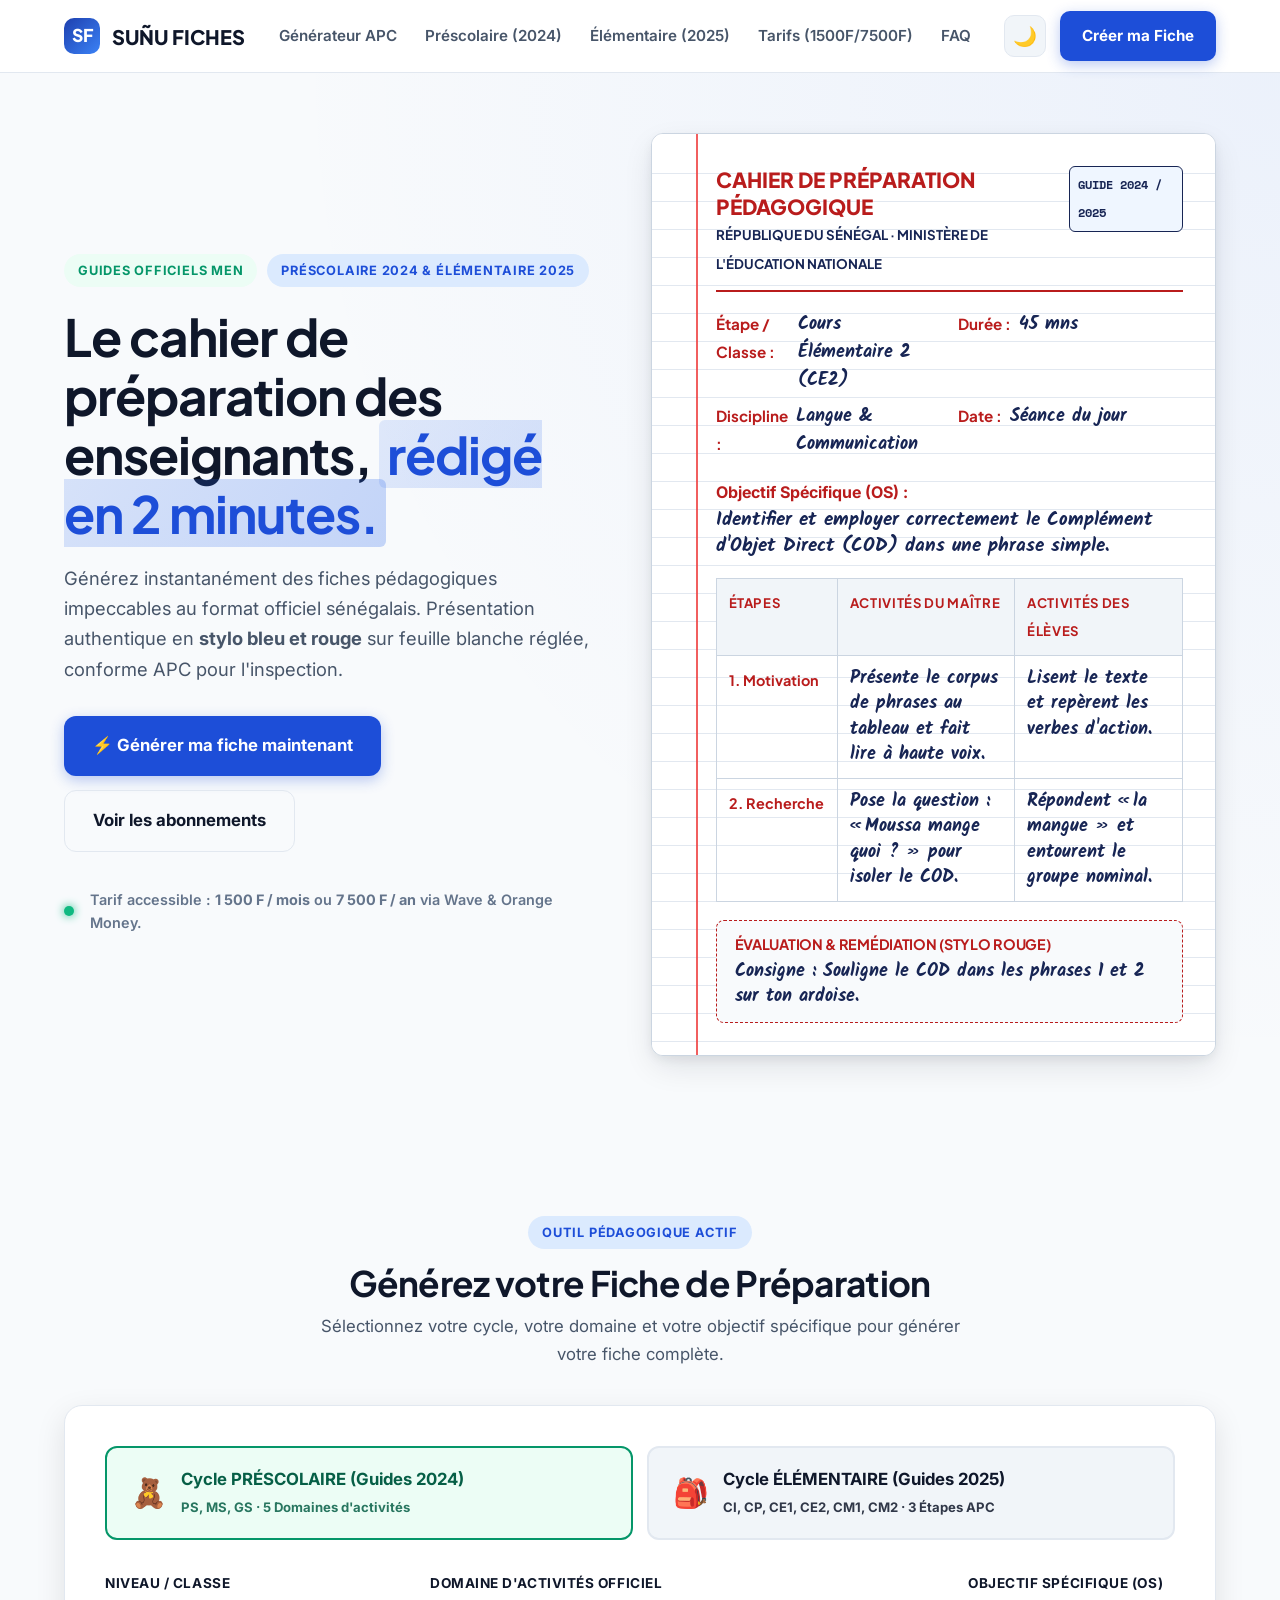
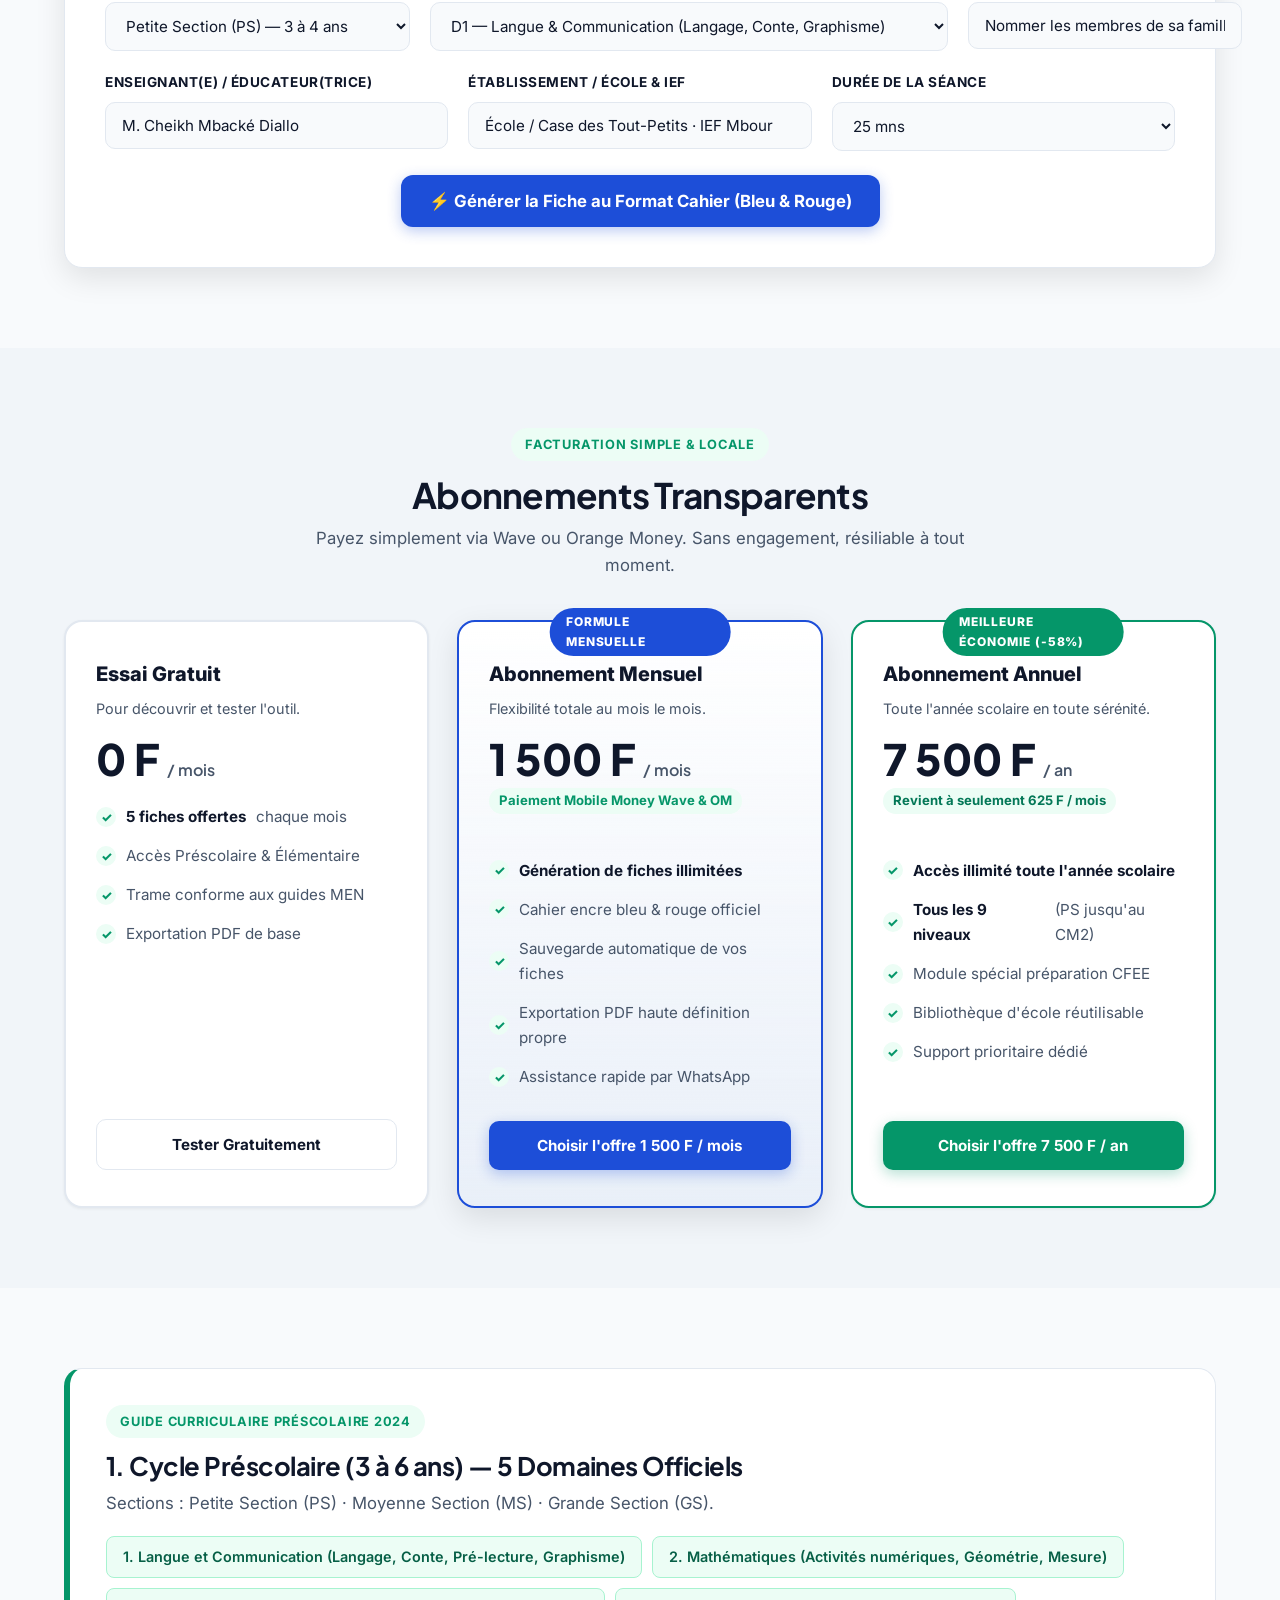
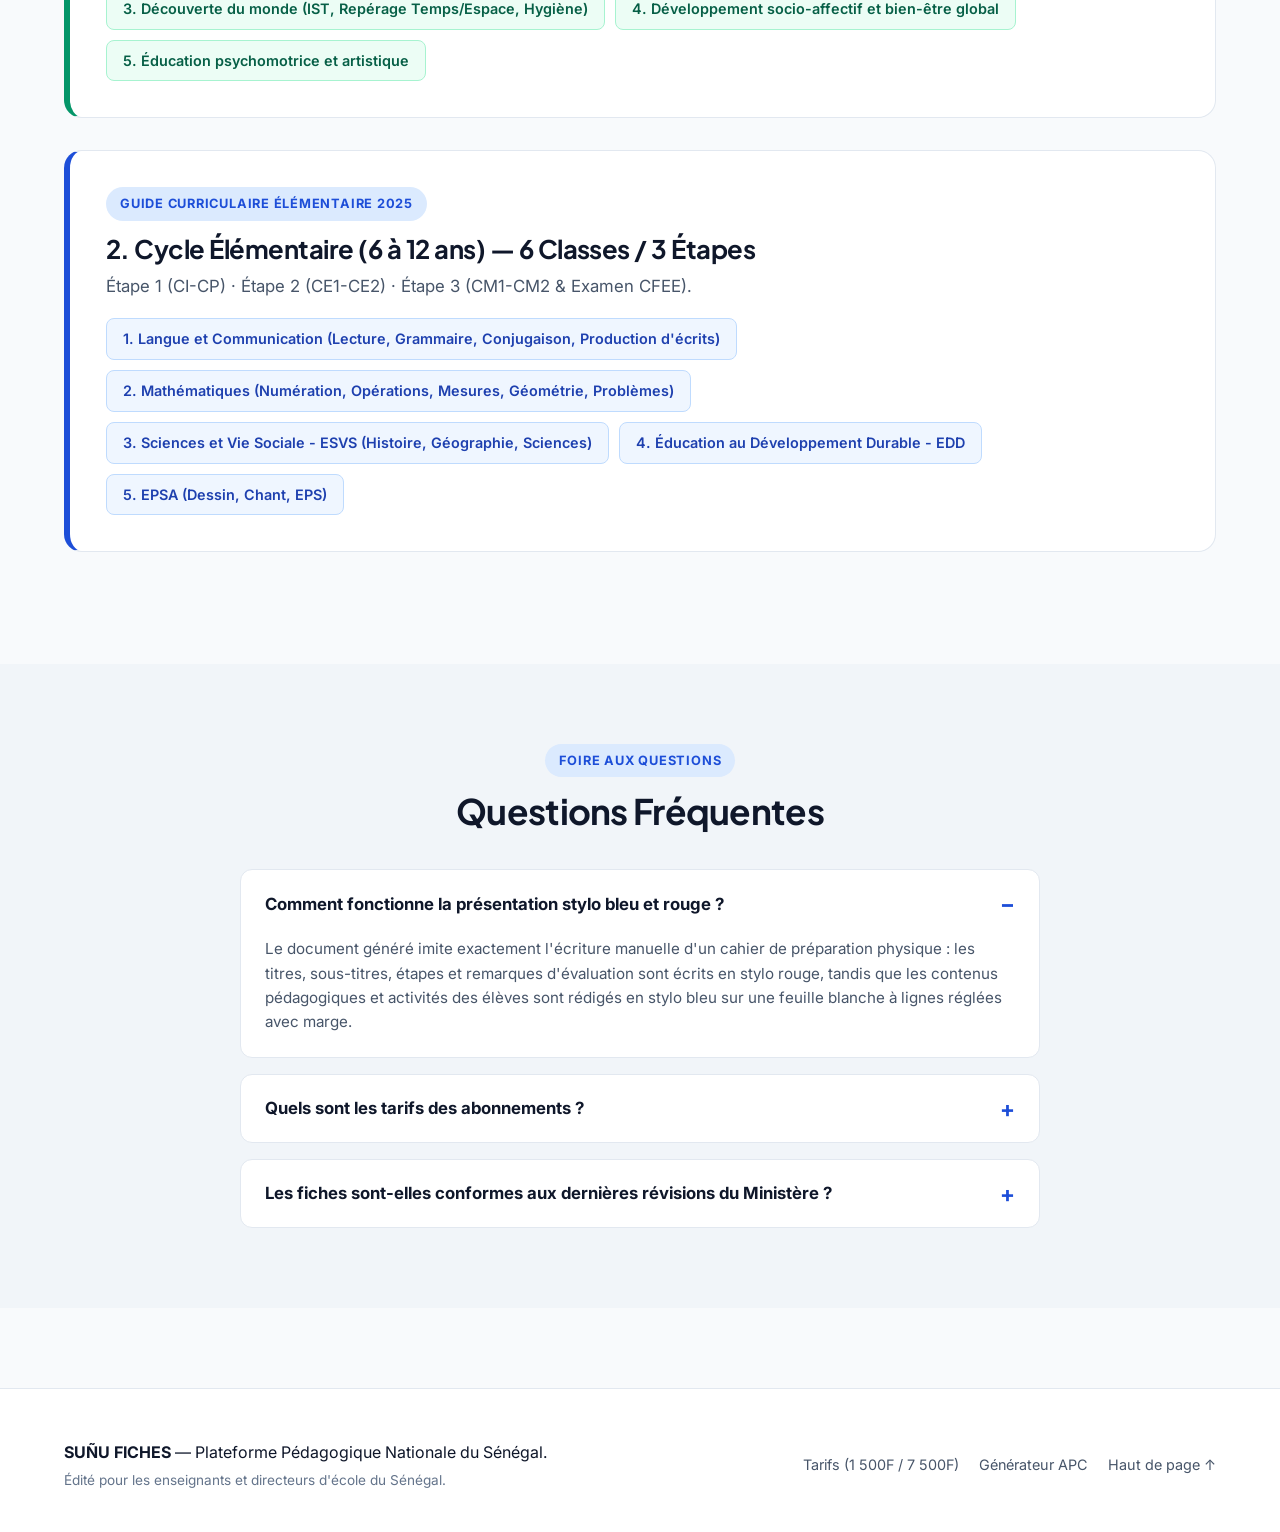
==== sunu-fiches-landing.html @ 91366ba3 "nouveau-design-pro-sombre-claire-encre-bleu-rouge-tarifs-1500-7500" ====
<!DOCTYPE html>
<html lang="fr" data-theme="light">
<head>
<meta charset="UTF-8">
<meta name="viewport" content="width=device-width, initial-scale=1">
<title>SUÑU FICHES — Plateforme N°1 de Fiches Pédagogiques au Sénégal</title>
<meta name="description" content="Générateur professionnel de fiches pédagogiques APC conformes aux guides officiels du MEN sénégalais (Préscolaire 2024 & Élémentaire 2025). Cahier de préparation en encre bleu et rouge, export PDF, mode sombre/clair.">

<!-- Google Fonts: Inter pour l'interface pro + Kalam & Caveat pour l'écriture stylo plume/bille authentique -->
<link rel="preconnect" href="https://fonts.googleapis.com">
<link rel="preconnect" href="https://fonts.gstatic.com" crossorigin>
<link href="https://fonts.googleapis.com/css2?family=Caveat:wght@600;700&family=Inter:wght@400;500;600;700;800&family=Kalam:wght@400;700&family=Plus+Jakarta+Sans:wght@500;600;700;800&family=Space+Mono:wght@700&display=swap" rel="stylesheet">

<style>
/* ==========================================================================
   DESIGN SYSTEM & CSS VARIABLES (LIGHT / DARK THEMES)
   ========================================================================== */
:root {
  --font-sans: 'Inter', -apple-system, BlinkMacSystemFont, 'Segoe UI', Roboto, sans-serif;
  --font-heading: 'Plus Jakarta Sans', var(--font-sans);
  --font-hand: 'Kalam', 'Caveat', cursive, sans-serif;
  --font-mono: 'Space Mono', monospace;

  /* Couleurs Principales Mode Clair */
  --bg-body: #F8FAFC;
  --bg-card: #FFFFFF;
  --bg-card-subtle: #F1F5F9;
  --bg-nav: rgba(255, 255, 255, 0.92);
  --border-color: #E2E8F0;
  --border-focus: #2563EB;

  --text-main: #0F172A;
  --text-muted: #475569;
  --text-light: #64748B;

  --primary: #1E40AF;
  --primary-hover: #1D4ED8;
  --accent-red: #DC2626;
  --accent-green: #059669;
  --accent-green-bg: #ECFDF5;
  --accent-red-bg: #FEF2F2;

  /* Cahier de Préparation / Fiche (Papier Blanc Réglé) */
  --cahier-bg: #FFFFFF;
  --cahier-line: #E2E8F0;
  --cahier-margin: #EF4444;
  --stylo-bleu: #172554;      /* Encre bleu Bic authentique */
  --stylo-rouge: #B91C1C;     /* Encre rouge correction/titre */
  --cahier-shadow: 0 12px 32px -4px rgba(15, 23, 42, 0.12), 0 4px 12px -2px rgba(15, 23, 42, 0.08);

  --shadow-sm: 0 1px 3px rgba(0,0,0,0.06);
  --shadow-md: 0 4px 14px rgba(0,0,0,0.07);
  --shadow-lg: 0 10px 30px rgba(0,0,0,0.1);
  --radius-sm: 8px;
  --radius-md: 12px;
  --radius-lg: 18px;
  --max-w: 1200px;
}

[data-theme="dark"] {
  --bg-body: #0B0F19;
  --bg-card: #131B2E;
  --bg-card-subtle: #1E293B;
  --bg-nav: rgba(11, 15, 25, 0.94);
  --border-color: #232F47;
  --border-focus: #3B82F6;

  --text-main: #F8FAFC;
  --text-muted: #94A3B8;
  --text-light: #64748B;

  --primary: #3B82F6;
  --primary-hover: #60A5FA;
  --accent-red: #F87171;
  --accent-green: #10B981;
  --accent-green-bg: #064E3B;
  --accent-red-bg: #450A0A;

  /* Le cahier reste une feuille blanche authentique de haute lisibilité */
  --cahier-bg: #FFFFFF;
  --cahier-line: #E2E8F0;
  --cahier-margin: #EF4444;
  --stylo-bleu: #172554;
  --stylo-rouge: #B91C1C;
  --cahier-shadow: 0 14px 40px rgba(0, 0, 0, 0.6);

  --shadow-sm: 0 1px 3px rgba(0,0,0,0.3);
  --shadow-md: 0 4px 16px rgba(0,0,0,0.4);
  --shadow-lg: 0 12px 32px rgba(0,0,0,0.5);
}

/* ==========================================================================
   RESET & TYPOGRAPHY
   ========================================================================== */
*, *::before, *::after { box-sizing: border-box; margin: 0; padding: 0; }
html { scroll-behavior: smooth; font-size: 16px; -webkit-text-size-adjust: 100%; }
body {
  font-family: var(--font-sans);
  background-color: var(--bg-body);
  color: var(--text-main);
  line-height: 1.65;
  transition: background-color 0.25s ease, color 0.25s ease;
  overflow-x: hidden;
}

.container { max-width: var(--max-w); margin: 0 auto; padding: 0 24px; }
.section { padding: 80px 0; }
.section--tight { padding: 48px 0; }

h1, h2, h3, h4 {
  font-family: var(--font-heading);
  color: var(--text-main);
  line-height: 1.25;
  font-weight: 700;
  letter-spacing: -0.02em;
}

p { color: var(--text-muted); font-size: 1.05rem; }
a { color: inherit; text-decoration: none; }
button { cursor: pointer; border: none; font-family: inherit; }

/* Badge & Étiquettes */
.badge {
  display: inline-flex; align-items: center; gap: 6px;
  font-size: 0.8rem; font-weight: 700; text-transform: uppercase;
  letter-spacing: 0.06em; padding: 6px 14px; border-radius: 999px;
}
.badge--primary { background: #DBEAFE; color: #1D4ED8; }
.badge--green { background: var(--accent-green-bg); color: var(--accent-green); }
.badge--red { background: var(--accent-red-bg); color: var(--accent-red); }

/* ==========================================================================
   HEADER & NAVIGATION PRO
   ========================================================================== */
.header {
  position: sticky; top: 0; z-index: 100;
  background: var(--bg-nav);
  backdrop-filter: blur(12px);
  border-bottom: 1px solid var(--border-color);
  transition: all 0.2s;
}
.header__inner {
  display: flex; align-items: center; justify-content: space-between;
  height: 72px; gap: 20px;
}
.logo {
  display: flex; align-items: center; gap: 12px;
  font-family: var(--font-heading); font-weight: 800; font-size: 1.25rem;
  color: var(--text-main);
}
.logo-icon {
  width: 36px; height: 36px; border-radius: 10px;
  background: linear-gradient(135deg, #1E40AF 0%, #3B82F6 100%);
  display: grid; place-items: center; color: white; font-weight: 800; font-size: 1.1rem;
}

.nav { display: flex; align-items: center; gap: 28px; }
.nav a {
  font-weight: 600; font-size: 0.95rem; color: var(--text-muted);
  transition: color 0.15s;
}
.nav a:hover { color: var(--primary); }

.header__actions { display: flex; align-items: center; gap: 14px; }

/* Bouton Thème Sombre/Clair */
.theme-toggle-btn {
  display: inline-flex; align-items: center; justify-content: center;
  width: 42px; height: 42px; border-radius: 10px;
  background: var(--bg-card-subtle); color: var(--text-main);
  border: 1px solid var(--border-color); font-size: 1.2rem;
  transition: all 0.2s;
}
.theme-toggle-btn:hover { background: var(--border-color); transform: scale(1.05); }

/* Boutons CTA */
.btn {
  display: inline-flex; align-items: center; justify-content: center; gap: 8px;
  font-weight: 700; font-size: 0.95rem; padding: 12px 22px; border-radius: 10px;
  transition: all 0.2s cubic-bezier(0.16, 1, 0.3, 1); white-space: nowrap;
}
.btn--primary {
  background: #1D4ED8; color: #FFFFFF;
  box-shadow: 0 4px 14px rgba(29, 78, 216, 0.3);
}
.btn--primary:hover { background: #1E40AF; transform: translateY(-2px); box-shadow: 0 6px 20px rgba(29, 78, 216, 0.4); }
.btn--success {
  background: var(--accent-green); color: #FFFFFF;
  box-shadow: 0 4px 14px rgba(5, 150, 105, 0.3);
}
.btn--success:hover { background: #047857; transform: translateY(-2px); }
.btn--outline {
  background: transparent; color: var(--text-main);
  border: 1.5px solid var(--border-color);
}
.btn--outline:hover { background: var(--bg-card-subtle); border-color: var(--text-muted); }
.btn--lg { padding: 16px 28px; font-size: 1.05rem; border-radius: 12px; }
.btn--full { width: 100%; }

/* ==========================================================================
   HERO SECTION
   ========================================================================== */
.hero {
  padding: 60px 0 80px;
  background: radial-gradient(circle at top right, rgba(37, 99, 235, 0.06) 0%, transparent 60%);
}
.hero__grid {
  display: grid; grid-template-columns: 1fr 1.05fr; gap: 48px; align-items: center;
}
.hero__badge-row { margin-bottom: 20px; display: flex; flex-wrap: wrap; gap: 10px; }
.hero h1 {
  font-size: clamp(2.3rem, 4vw, 3.4rem);
  line-height: 1.15; margin-bottom: 20px;
}
.hero h1 em {
  font-style: normal; color: #1D4ED8;
  background: linear-gradient(120deg, rgba(37, 99, 235, 0.12) 0%, rgba(37, 99, 235, 0.25) 100%);
  padding: 2px 8px; border-radius: 6px;
}
.hero__desc {
  font-size: 1.15rem; line-height: 1.65; margin-bottom: 32px;
  max-width: 54ch; color: var(--text-muted);
}
.hero__cta-group { display: flex; flex-wrap: wrap; gap: 14px; margin-bottom: 36px; }
.hero__guarantee {
  display: flex; align-items: center; gap: 16px; font-size: 0.9rem;
  color: var(--text-light); font-weight: 600;
}
.hero__guarantee-dot {
  width: 10px; height: 10px; border-radius: 50%;
  background: #10B981; box-shadow: 0 0 10px #10B981;
}

/* ==========================================================================
   LE CAHIER DE PRÉPARATION AUTHENTIQUE (STYLO BLEU & ROUGE SUR PAPIER RÉGLÉ)
   ========================================================================== */
.cahier-preview {
  background: var(--cahier-bg);
  color: var(--stylo-bleu);
  border-radius: var(--radius-md);
  box-shadow: var(--cahier-shadow);
  border: 1px solid #CBD5E1;
  position: relative;
  overflow: hidden;
}

/* Lignes horizontales d'écriture Séyès / cahier d'écolier */
.cahier-paper {
  padding: 32px 32px 32px 64px;
  position: relative;
  background-color: #FFFFFF;
  background-image: repeating-linear-gradient(
    to bottom,
    transparent 0px,
    transparent 27px,
    var(--cahier-line) 27px,
    var(--cahier-line) 28px
  );
  background-position: 0 12px;
  line-height: 28px;
}

/* Marge rouge verticale à gauche */
.cahier-paper::before {
  content: "";
  position: absolute;
  top: 0; bottom: 0; left: 44px;
  width: 2px;
  background-color: var(--cahier-margin);
  opacity: 0.85;
}

/* En-tête du cahier */
.cahier-head {
  border-bottom: 2px solid var(--stylo-rouge);
  padding-bottom: 12px; margin-bottom: 18px;
  display: flex; justify-content: space-between; align-items: flex-start;
}
.cahier-titre {
  font-family: var(--font-heading);
  font-size: 1.3rem; font-weight: 800;
  color: var(--stylo-rouge);
  line-height: 1.3;
}
.cahier-tag {
  font-family: var(--font-mono);
  font-size: 0.75rem; font-weight: 700;
  color: var(--stylo-bleu);
  border: 1.5px solid var(--stylo-bleu);
  padding: 4px 8px; border-radius: 6px;
  background: #EFF6FF; text-transform: uppercase;
}

/* Grille de métadonnées du cahier */
.cahier-meta-grid {
  display: grid; grid-template-columns: repeat(2, 1fr); gap: 8px 18px;
  margin-bottom: 20px; font-size: 0.95rem;
}
.cahier-meta-item { display: flex; gap: 8px; }
.cahier-meta-item strong {
  color: var(--stylo-rouge); font-weight: 700; font-family: var(--font-heading);
}
.cahier-meta-item span {
  color: var(--stylo-bleu); font-family: var(--font-hand); font-size: 1.15rem; font-weight: 700;
}

/* Tableau 3 Colonnes du Déroulement */
.cahier-table {
  width: 100%; border-collapse: collapse; margin: 18px 0;
  font-size: 0.95rem;
}
.cahier-table th, .cahier-table td {
  border: 1.5px solid #CBD5E1; padding: 10px 12px; vertical-align: top;
}
.cahier-table th {
  background: #F1F5F9; color: var(--stylo-rouge);
  font-family: var(--font-heading); font-size: 0.82rem;
  text-transform: uppercase; letter-spacing: 0.05em; text-align: left;
}
.cahier-table td.etape-cell {
  font-weight: 700; color: var(--stylo-rouge); font-family: var(--font-heading);
  font-size: 0.9rem; width: 26%;
}
.cahier-table td.content-cell {
  font-family: var(--font-hand); font-size: 1.1rem; line-height: 1.45;
  color: var(--stylo-bleu); font-weight: 600;
}

/* Zone d'évaluation du cahier */
.cahier-eval {
  background: #F8FAFC; border: 1.5px dashed var(--stylo-rouge);
  border-radius: 8px; padding: 14px 18px; margin-top: 16px;
}
.cahier-eval h4 {
  font-size: 0.9rem; text-transform: uppercase; color: var(--stylo-rouge);
  margin-bottom: 6px;
}
.cahier-eval p {
  color: var(--stylo-bleu); font-family: var(--font-hand); font-size: 1.1rem;
  font-weight: 600; line-height: 1.4;
}

/* ==========================================================================
   GÉNÉRATEUR INTERACTIF PROFESSIONNEL
   ========================================================================== */
.generator-wrapper {
  background: var(--bg-card);
  border: 1px solid var(--border-color);
  border-radius: var(--radius-lg);
  padding: 40px;
  box-shadow: var(--shadow-lg);
}

.cycle-selector {
  display: grid; grid-template-columns: 1fr 1fr; gap: 14px;
  margin-bottom: 32px;
}
.cycle-card {
  display: flex; align-items: center; gap: 14px; padding: 18px 24px;
  border-radius: var(--radius-md); border: 2px solid var(--border-color);
  background: var(--bg-card-subtle); color: var(--text-main);
  cursor: pointer; transition: all 0.2s; font-weight: 700;
}
.cycle-card:hover { border-color: var(--primary); }
.cycle-card.active-pre {
  border-color: #059669; background: var(--accent-green-bg); color: #065F46;
}
.cycle-card.active-elem {
  border-color: #1D4ED8; background: #EFF6FF; color: #1E40AF;
}
.cycle-icon { font-size: 1.8rem; }
.cycle-info strong { display: block; font-size: 1.05rem; }
.cycle-info small { font-size: 0.82rem; opacity: 0.85; }

.form-grid-3 {
  display: grid; grid-template-columns: repeat(3, 1fr); gap: 20px;
  margin-bottom: 20px;
}
.form-field { display: flex; flex-direction: column; gap: 8px; }
.form-field label {
  font-weight: 700; font-size: 0.85rem; text-transform: uppercase;
  color: var(--text-main); letter-spacing: 0.04em;
}
.form-input {
  padding: 13px 16px; border-radius: 10px; border: 1.5px solid var(--border-color);
  background: var(--bg-body); color: var(--text-main); font-size: 0.95rem;
  font-family: inherit; transition: all 0.2s;
}
.form-input:focus {
  outline: none; border-color: var(--border-focus); background: var(--bg-card);
  box-shadow: 0 0 0 3px rgba(37, 99, 235, 0.15);
}

/* ==========================================================================
   TARIFS & FACTURATION PROFESSIONNELLE (1 500 F / MOIS & 7 500 F / AN)
   ========================================================================== */
.pricing-grid {
  display: grid; grid-template-columns: repeat(3, 1fr); gap: 28px;
  align-items: stretch; margin-top: 40px;
}
.price-card {
  background: var(--bg-card);
  border: 2px solid var(--border-color);
  border-radius: var(--radius-lg);
  padding: 36px 30px;
  display: flex; flex-direction: column; justify-content: space-between;
  box-shadow: var(--shadow-sm); position: relative; transition: all 0.25s;
}
.price-card:hover { transform: translateY(-4px); box-shadow: var(--shadow-md); }
.price-card--featured {
  border-color: #1D4ED8; box-shadow: var(--shadow-lg);
  background: linear-gradient(180deg, var(--bg-card) 0%, rgba(37, 99, 235, 0.04) 100%);
}
.price-badge-top {
  position: absolute; top: -14px; left: 50%; transform: translateX(-50%);
  background: #1D4ED8; color: white; font-weight: 800; font-size: 0.75rem;
  padding: 4px 16px; border-radius: 999px; text-transform: uppercase; letter-spacing: 0.08em;
}
.price-title { font-size: 1.25rem; font-weight: 800; margin-bottom: 6px; }
.price-amount {
  font-size: 2.7rem; font-weight: 800; font-family: var(--font-heading);
  color: var(--text-main); margin: 16px 0 6px; line-height: 1;
}
.price-amount span { font-size: 1rem; font-weight: 600; color: var(--text-muted); }
.price-saving {
  display: inline-block; font-size: 0.82rem; font-weight: 700;
  color: #059669; background: var(--accent-green-bg);
  padding: 2px 10px; border-radius: 999px; margin-bottom: 20px;
}
.price-features {
  list-style: none; margin: 24px 0 32px; display: grid; gap: 14px;
  font-size: 0.95rem; color: var(--text-muted);
}
.price-features li { display: flex; align-items: center; gap: 10px; }
.price-features li strong { color: var(--text-main); }
.check-icon {
  width: 20px; height: 20px; border-radius: 50%;
  background: var(--accent-green-bg); color: var(--accent-green);
  display: grid; place-items: center; font-size: 0.8rem; font-weight: 800; flex-shrink: 0;
}

/* ==========================================================================
   SECTIONS CONTENU & FAQ
   ========================================================================== */
.curric-card {
  background: var(--bg-card); border: 1px solid var(--border-color);
  border-radius: var(--radius-lg); padding: 36px; margin-bottom: 32px;
}
.domains-list { display: flex; flex-wrap: wrap; gap: 10px; margin-top: 18px; }
.domain-tag {
  background: var(--bg-card-subtle); color: var(--text-main);
  border: 1px solid var(--border-color); padding: 8px 16px;
  border-radius: 8px; font-weight: 600; font-size: 0.9rem;
}
.domain-tag--pre { background: #ECFDF5; border-color: #A7F3D0; color: #065F46; }
.domain-tag--elem { background: #EFF6FF; border-color: #BFDBFE; color: #1E40AF; }

.faq-box { max-width: 800px; margin: 0 auto; display: grid; gap: 16px; }
.faq-item {
  background: var(--bg-card); border: 1px solid var(--border-color);
  border-radius: var(--radius-md); overflow: hidden;
}
.faq-question {
  width: 100%; text-align: left; padding: 20px 24px;
  background: none; font-size: 1.05rem; font-weight: 700; color: var(--text-main);
  display: flex; justify-content: space-between; align-items: center; cursor: pointer;
}
.faq-question::after {
  content: "+"; font-size: 1.4rem; color: #1D4ED8; font-weight: 700;
  transition: transform 0.2s;
}
.faq-item.is-open .faq-question::after { content: "−"; }
.faq-answer {
  display: none; padding: 0 24px 22px; color: var(--text-muted);
  font-size: 0.95rem; line-height: 1.6;
}
.faq-item.is-open .faq-answer { display: block; }

/* ==========================================================================
   FOOTER
   ========================================================================== */
.footer {
  background: var(--bg-card); border-top: 1px solid var(--border-color);
  padding: 50px 0 40px; margin-top: 80px;
}
.footer__inner {
  display: flex; justify-content: space-between; align-items: center;
  flex-wrap: wrap; gap: 20px;
}

/* ==========================================================================
   IMPRESSION PDF A4 (STYLE CAHIER PROFESSIONNEL PUR)
   ========================================================================== */
@media print {
  body { background: white !important; color: black !important; }
  body * { visibility: hidden; }
  #printableFiche, #printableFiche * { visibility: visible; }
  #printableFiche {
    position: absolute; left: 0; top: 0; width: 100%;
    margin: 0; padding: 20px; box-shadow: none; border: none;
  }
  .no-print { display: none !important; }
}

/* Responsive */
@media (max-width: 992px) {
  .hero__grid { grid-template-columns: 1fr; gap: 40px; }
  .form-grid-3, .pricing-grid { grid-template-columns: 1fr; }
  .cycle-selector { grid-template-columns: 1fr; }
}
</style>
</head>
<body>

<!-- HEADER & NAVIGATION -->
<header class="header" id="header">
  <div class="container header__inner">
    <a class="logo" href="#top" aria-label="SUÑU FICHES Accueil">
      <div class="logo-icon">SF</div>
      <span>SUÑU FICHES</span>
    </a>

    <nav class="nav" aria-label="Navigation principale">
      <a href="#generateur">Générateur APC</a>
      <a href="#niveaux-prescolaire">Préscolaire (2024)</a>
      <a href="#niveaux-elementaire">Élémentaire (2025)</a>
      <a href="#tarifs">Tarifs (1500F/7500F)</a>
      <a href="#faq">FAQ</a>
    </nav>

    <div class="header__actions">
      <!-- Bouton bascule Mode Clair / Sombre -->
      <button class="theme-toggle-btn" id="themeToggleBtn" aria-label="Basculer entre mode sombre et clair" title="Basculer Mode Clair / Sombre">
        <span id="themeIcon">🌙</span>
      </button>
      <a class="btn btn--primary" href="#generateur">Créer ma Fiche</a>
    </div>
  </div>
</header>

<main id="top">

<!-- HERO SECTION AVEC APERÇU DU CAHIER STYLO BLEU/ROUGE -->
<section class="hero">
  <div class="container">
    <div class="hero__grid">
      <div>
        <div class="hero__badge-row">
          <span class="badge badge--green">Guides Officiels MEN</span>
          <span class="badge badge--primary">Préscolaire 2024 &amp; Élémentaire 2025</span>
        </div>

        <h1>Le cahier de préparation des enseignants, <em>rédigé en 2 minutes.</em></h1>

        <p class="hero__desc">
          Générez instantanément des fiches pédagogiques impeccables au format officiel sénégalais. Présentation authentique en <strong>stylo bleu et rouge</strong> sur feuille blanche réglée, conforme APC pour l'inspection.
        </p>

        <div class="hero__cta-group">
          <a class="btn btn--primary btn--lg" href="#generateur">⚡ Générer ma fiche maintenant</a>
          <a class="btn btn--outline btn--lg" href="#tarifs">Voir les abonnements</a>
        </div>

        <div class="hero__guarantee">
          <div class="hero__guarantee-dot"></div>
          <span>Tarif accessible : <strong>1 500 F / mois</strong> ou <strong>7 500 F / an</strong> via Wave &amp; Orange Money.</span>
        </div>
      </div>

      <!-- APERÇU CAHIER DE PRÉPARATION (STYLO BLEU / ROUGE) -->
      <div class="cahier-preview">
        <div class="cahier-paper">
          <div class="cahier-head">
            <div>
              <div class="cahier-titre">CAHIER DE PRÉPARATION PÉDAGOGIQUE</div>
              <small style="color: var(--stylo-bleu); font-weight: 700; font-family: var(--font-heading);">RÉPUBLIQUE DU SÉNÉGAL · MINISTÈRE DE L'ÉDUCATION NATIONALE</small>
            </div>
            <div class="cahier-tag">Guide 2024 / 2025</div>
          </div>

          <div class="cahier-meta-grid">
            <div class="cahier-meta-item">
              <strong>Étape / Classe :</strong> <span>Cours Élémentaire 2 (CE2)</span>
            </div>
            <div class="cahier-meta-item">
              <strong>Durée :</strong> <span>45 mns</span>
            </div>
            <div class="cahier-meta-item">
              <strong>Discipline :</strong> <span>Langue &amp; Communication</span>
            </div>
            <div class="cahier-meta-item">
              <strong>Date :</strong> <span>Séance du jour</span>
            </div>
          </div>

          <div style="margin-bottom: 12px;">
            <span style="color: var(--stylo-rouge); font-weight: 700;">Objectif Spécifique (OS) :</span>
            <p style="color: var(--stylo-bleu); font-family: var(--font-hand); font-size: 1.2rem; font-weight: 700; line-height: 1.35; margin-top: 2px;">
              Identifier et employer correctement le Complément d'Objet Direct (COD) dans une phrase simple.
            </p>
          </div>

          <table class="cahier-table">
            <thead>
              <tr>
                <th style="width: 25%;">Étapes</th>
                <th style="width: 38%;">Activités du Maître</th>
                <th style="width: 37%;">Activités des Élèves</th>
              </tr>
            </thead>
            <tbody>
              <tr>
                <td class="etape-cell">1. Motivation</td>
                <td class="content-cell">Présente le corpus de phrases au tableau et fait lire à haute voix.</td>
                <td class="content-cell">Lisent le texte et repèrent les verbes d'action.</td>
              </tr>
              <tr>
                <td class="etape-cell">2. Recherche</td>
                <td class="content-cell">Pose la question : « Moussa mange quoi ? » pour isoler le COD.</td>
                <td class="content-cell">Répondent « la mangue » et entourent le groupe nominal.</td>
              </tr>
            </tbody>
          </table>

          <div class="cahier-eval">
            <h4>Évaluation &amp; Remédiation (Stylo Rouge)</h4>
            <p>Consigne : Souligne le COD dans les phrases 1 et 2 sur ton ardoise.</p>
          </div>
        </div>
      </div>
    </div>
  </div>
</section>

<!-- SECTION GÉNÉRATEUR INTERACTIF -->
<section class="section" id="generateur">
  <div class="container">
    <div style="text-align: center; max-width: 650px; margin: 0 auto 36px;">
      <span class="badge badge--primary">Outil Pédagogique Actif</span>
      <h2 style="font-size: 2.2rem; margin: 12px 0 8px;">Générez votre Fiche de Préparation</h2>
      <p>Sélectionnez votre cycle, votre domaine et votre objectif spécifique pour générer votre fiche complète.</p>
    </div>

    <div class="generator-wrapper">
      <!-- Choix du Cycle -->
      <div class="cycle-selector">
        <div class="cycle-card active-pre" id="cardPre" onclick="setCycle('pre')">
          <div class="cycle-icon">🧸</div>
          <div class="cycle-info">
            <strong>Cycle PRÉSCOLAIRE (Guides 2024)</strong>
            <small>PS, MS, GS · 5 Domaines d'activités</small>
          </div>
        </div>

        <div class="cycle-card" id="cardElem" onclick="setCycle('elem')">
          <div class="cycle-icon">🎒</div>
          <div class="cycle-info">
            <strong>Cycle ÉLÉMENTAIRE (Guides 2025)</strong>
            <small>CI, CP, CE1, CE2, CM1, CM2 · 3 Étapes APC</small>
          </div>
        </div>
      </div>

      <!-- Formulaire de saisie -->
      <form id="ficheForm">
        <div class="form-grid-3">
          <div class="form-field">
            <label for="fLevel">Niveau / Classe</label>
            <select id="fLevel" class="form-input"></select>
          </div>

          <div class="form-field">
            <label for="fDiscipline">Domaine d'activités officiel</label>
            <select id="fDiscipline" class="form-input"></select>
          </div>

          <div class="form-field">
            <label for="fOS">Objectif Spécifique (OS)</label>
            <input type="text" id="fOS" class="form-input" value="Nommer les membres de sa famille" placeholder="ex: Nommer les membres de sa famille">
          </div>
        </div>

        <div class="form-grid-3">
          <div class="form-field">
            <label for="fTeacher">Enseignant(e) / Éducateur(trice)</label>
            <input type="text" id="fTeacher" class="form-input" value="M. Cheikh Mbacké Diallo">
          </div>

          <div class="form-field">
            <label for="fSchool">Établissement / École &amp; IEF</label>
            <input type="text" id="fSchool" class="form-input" value="École / Case des Tout-Petits · IEF Mbour">
          </div>

          <div class="form-field">
            <label for="fDuration">Durée de la séance</label>
            <select id="fDuration" class="form-input">
              <option value="20 mns">20 mns</option>
              <option value="25 mns" selected>25 mns</option>
              <option value="30 mns">30 mns</option>
              <option value="45 mns">45 mns</option>
              <option value="50 mns">50 mns</option>
              <option value="1h">1h</option>
            </select>
          </div>
        </div>

        <div style="text-align: center; margin-top: 24px;">
          <button type="submit" class="btn btn--primary btn--lg">
            ⚡ Générer la Fiche au Format Cahier (Bleu &amp; Rouge)
          </button>
        </div>
      </form>

      <!-- FICHE GÉNÉRÉE EN SORTIE (STYLE CAHIER AUTHENTIQUE SUR FOND BLANC) -->
      <div id="outputContainer" style="display: none; margin-top: 40px;">
        <div style="display: flex; justify-content: space-between; align-items: center; margin-bottom: 20px; flex-wrap: gap; gap: 12px;" class="no-print">
          <h3 style="font-size: 1.4rem; color: var(--text-main);">📄 Votre Fiche Pédagogique Prête</h3>
          <div style="display: flex; gap: 10px;">
            <button class="btn btn--primary" onclick="window.print()">🖨️ Imprimer / PDF A4</button>
            <button class="btn btn--outline" onclick="copyFiche()">📋 Copier le texte</button>
          </div>
        </div>

        <div class="cahier-preview" id="printableFiche">
          <div class="cahier-paper" id="ficheContent">
            <!-- Dynamically populated -->
          </div>
        </div>
      </div>
    </div>
  </div>
</section>

<!-- SECTION TARIFS & FACTURATION (1 500 F / MOIS & 7 500 F / AN) -->
<section class="section" id="tarifs" style="background: var(--bg-card-subtle);">
  <div class="container">
    <div style="text-align: center; max-width: 650px; margin: 0 auto 36px;">
      <span class="badge badge--green">Facturation Simple &amp; Locale</span>
      <h2 style="font-size: 2.2rem; margin: 12px 0 8px;">Abonnements Transparents</h2>
      <p>Payez simplement via Wave ou Orange Money. Sans engagement, résiliable à tout moment.</p>
    </div>

    <div class="pricing-grid">
      <!-- 1. Offre Découverte -->
      <div class="price-card">
        <div>
          <div class="price-title">Essai Gratuit</div>
          <p style="font-size: 0.9rem; color: var(--text-muted);">Pour découvrir et tester l'outil.</p>
          <div class="price-amount">0 F <span>/ mois</span></div>
          <ul class="price-features">
            <li><span class="check-icon">✓</span> <strong>5 fiches offertes</strong> chaque mois</li>
            <li><span class="check-icon">✓</span> Accès Préscolaire &amp; Élémentaire</li>
            <li><span class="check-icon">✓</span> Trame conforme aux guides MEN</li>
            <li><span class="check-icon">✓</span> Exportation PDF de base</li>
          </ul>
        </div>
        <a class="btn btn--outline btn--full" href="#generateur">Tester Gratuitement</a>
      </div>

      <!-- 2. Offre Mensuelle (1 500 F / mois) -->
      <div class="price-card price-card--featured">
        <div class="price-badge-top">Formule Mensuelle</div>
        <div>
          <div class="price-title">Abonnement Mensuel</div>
          <p style="font-size: 0.9rem; color: var(--text-muted);">Flexibilité totale au mois le mois.</p>
          <div class="price-amount">1 500 F <span>/ mois</span></div>
          <span class="price-saving">Paiement Mobile Money Wave &amp; OM</span>
          <ul class="price-features">
            <li><span class="check-icon">✓</span> <strong>Génération de fiches illimitées</strong></li>
            <li><span class="check-icon">✓</span> Cahier encre bleu &amp; rouge officiel</li>
            <li><span class="check-icon">✓</span> Sauvegarde automatique de vos fiches</li>
            <li><span class="check-icon">✓</span> Exportation PDF haute définition propre</li>
            <li><span class="check-icon">✓</span> Assistance rapide par WhatsApp</li>
          </ul>
        </div>
        <a class="btn btn--primary btn--full" href="#generateur">Choisir l'offre 1 500 F / mois</a>
      </div>

      <!-- 3. Offre Annuelle (7 500 F / an) -->
      <div class="price-card" style="border-color: #059669;">
        <div class="price-badge-top" style="background: #059669;">Meilleure Économie (-58%)</div>
        <div>
          <div class="price-title">Abonnement Annuel</div>
          <p style="font-size: 0.9rem; color: var(--text-muted);">Toute l'année scolaire en toute sérénité.</p>
          <div class="price-amount">7 500 F <span>/ an</span></div>
          <span class="price-saving" style="background: #ECFDF5; color: #047857;">Revient à seulement 625 F / mois</span>
          <ul class="price-features">
            <li><span class="check-icon">✓</span> <strong>Accès illimité toute l'année scolaire</strong></li>
            <li><span class="check-icon">✓</span> <strong>Tous les 9 niveaux</strong> (PS jusqu'au CM2)</li>
            <li><span class="check-icon">✓</span> Module spécial préparation CFEE</li>
            <li><span class="check-icon">✓</span> Bibliothèque d'école réutilisable</li>
            <li><span class="check-icon">✓</span> Support prioritaire dédié</li>
          </ul>
        </div>
        <a class="btn btn--success btn--full" href="#generateur">Choisir l'offre 7 500 F / an</a>
      </div>
    </div>
  </div>
</section>

<!-- SECTIONS PROGRAMMES PRÉSCOLAIRE & ÉLÉMENTAIRE -->
<section class="section" id="niveaux-prescolaire">
  <div class="container">
    <!-- PRÉSCOLAIRE 2024 -->
    <div class="curric-card" style="border-left: 6px solid #059669;">
      <span class="badge badge--green">Guide Curriculaire Préscolaire 2024</span>
      <h3 style="font-size: 1.6rem; margin: 12px 0 8px;">1. Cycle Préscolaire (3 à 6 ans) — 5 Domaines Officiels</h3>
      <p>Sections : Petite Section (PS) · Moyenne Section (MS) · Grande Section (GS).</p>
      <div class="domains-list">
        <span class="domain-tag domain-tag--pre">1. Langue et Communication (Langage, Conte, Pré-lecture, Graphisme)</span>
        <span class="domain-tag domain-tag--pre">2. Mathématiques (Activités numériques, Géométrie, Mesure)</span>
        <span class="domain-tag domain-tag--pre">3. Découverte du monde (IST, Repérage Temps/Espace, Hygiène)</span>
        <span class="domain-tag domain-tag--pre">4. Développement socio-affectif et bien-être global</span>
        <span class="domain-tag domain-tag--pre">5. Éducation psychomotrice et artistique</span>
      </div>
    </div>

    <!-- ÉLÉMENTAIRE 2025 -->
    <div class="curric-card" id="niveaux-elementaire" style="border-left: 6px solid #1D4ED8;">
      <span class="badge badge--primary">Guide Curriculaire Élémentaire 2025</span>
      <h3 style="font-size: 1.6rem; margin: 12px 0 8px;">2. Cycle Élémentaire (6 à 12 ans) — 6 Classes / 3 Étapes</h3>
      <p>Étape 1 (CI-CP) · Étape 2 (CE1-CE2) · Étape 3 (CM1-CM2 &amp; Examen CFEE).</p>
      <div class="domains-list">
        <span class="domain-tag domain-tag--elem">1. Langue et Communication (Lecture, Grammaire, Conjugaison, Production d'écrits)</span>
        <span class="domain-tag domain-tag--elem">2. Mathématiques (Numération, Opérations, Mesures, Géométrie, Problèmes)</span>
        <span class="domain-tag domain-tag--elem">3. Sciences et Vie Sociale - ESVS (Histoire, Géographie, Sciences)</span>
        <span class="domain-tag domain-tag--elem">4. Éducation au Développement Durable - EDD</span>
        <span class="domain-tag domain-tag--elem">5. EPSA (Dessin, Chant, EPS)</span>
      </div>
    </div>
  </div>
</section>

<!-- SECTION FAQ -->
<section class="section" id="faq" style="background: var(--bg-card-subtle);">
  <div class="container">
    <div style="text-align: center; max-width: 650px; margin: 0 auto 36px;">
      <span class="badge badge--primary">Foire Aux Questions</span>
      <h2 style="font-size: 2.2rem; margin: 12px 0 8px;">Questions Fréquentes</h2>
    </div>

    <div class="faq-box">
      <div class="faq-item is-open">
        <button class="faq-question">Comment fonctionne la présentation stylo bleu et rouge ?</button>
        <div class="faq-answer">
          Le document généré imite exactement l'écriture manuelle d'un cahier de préparation physique : les titres, sous-titres, étapes et remarques d'évaluation sont écrits en stylo rouge, tandis que les contenus pédagogiques et activités des élèves sont rédigés en stylo bleu sur une feuille blanche à lignes réglées avec marge.
        </div>
      </div>

      <div class="faq-item">
        <button class="faq-question">Quels sont les tarifs des abonnements ?</button>
        <div class="faq-answer">
          L'accès est de <strong>1 500 F CFA par mois</strong> ou de <strong>7 500 F CFA pour l'année complète</strong> (ce qui équivaut à 625 F/mois seulement). Vous pouvez régler instantanément par Wave ou Orange Money.
        </div>
      </div>

      <div class="faq-item">
        <button class="faq-question">Les fiches sont-elles conformes aux dernières révisions du Ministère ?</button>
        <div class="faq-answer">
          Oui, la plateforme applique scrupuleusement le guide curriculaire révisé de <strong>2024 pour le Préscolaire</strong> (5 domaines) et de <strong>2025 pour l'Élémentaire</strong> (CI à CM2).
        </div>
      </div>
    </div>
  </div>
</section>

</main>

<footer class="footer">
  <div class="container footer__inner">
    <div>
      <strong>SUÑU FICHES</strong> — Plateforme Pédagogique Nationale du Sénégal.
      <p style="font-size: 0.85rem; color: var(--text-light); margin-top: 4px;">Édité pour les enseignants et directeurs d'école du Sénégal.</p>
    </div>
    <div style="display: flex; gap: 20px; font-size: 0.9rem; color: var(--text-muted);">
      <a href="#tarifs">Tarifs (1 500F / 7 500F)</a>
      <a href="#generateur">Générateur APC</a>
      <a href="#top">Haut de page ↑</a>
    </div>
  </div>
</footer>

<!-- SCRIPT LOGIQUE : MODE SOMBRE / CLAIR & MOTEUR APC -->
<script>
// 1. GESTION DU THÈME SOMBRE / CLAIR
const themeToggleBtn = document.getElementById('themeToggleBtn');
const themeIcon = document.getElementById('themeIcon');

function initTheme() {
  const savedTheme = localStorage.getItem('sunu_theme') || 'light';
  document.documentElement.setAttribute('data-theme', savedTheme);
  themeIcon.textContent = savedTheme === 'dark' ? '☀️' : '🌙';
}

themeToggleBtn.addEventListener('click', () => {
  const current = document.documentElement.getAttribute('data-theme');
  const target = current === 'dark' ? 'light' : 'dark';
  document.documentElement.setAttribute('data-theme', target);
  localStorage.setItem('sunu_theme', target);
  themeIcon.textContent = target === 'dark' ? '☀️' : '🌙';
});

initTheme();

// 2. CONFIGURATION DES CYCLES (PRÉSCOLAIRE 2024 VS ÉLÉMENTAIRE 2025)
const cardPre = document.getElementById('cardPre');
const cardElem = document.getElementById('cardElem');
const fLevel = document.getElementById('fLevel');
const fDiscipline = document.getElementById('fDiscipline');
const fOS = document.getElementById('fOS');

let currentCycle = 'pre';

const PRE_DATA = {
  levels: [
    { value: 'PS', label: 'Petite Section (PS) — 3 à 4 ans' },
    { value: 'MS', label: 'Moyenne Section (MS) — 4 à 5 ans' },
    { value: 'GS', label: 'Grande Section (GS) — 5 à 6 ans' }
  ],
  disciplines: [
    { value: 'D1 — Langue & Communication', label: 'D1 — Langue & Communication (Langage, Conte, Graphisme)' },
    { value: 'D2 — Mathématiques', label: 'D2 — Mathématiques (Activités numériques, Géométrie, Mesure)' },
    { value: 'D3 — Découverte du monde', label: 'D3 — Découverte du monde (IST, Temps/Espace, Hygiène)' },
    { value: 'D4 — Développement socio-affectif', label: 'D4 — Développement socio-affectif (Vivre ensemble)' },
    { value: 'D5 — Éducation psychomotrice & artistique', label: 'D5 — Éducation psychomotrice & artistique' }
  ],
  defaultOS: "Nommer les membres de sa famille en montrant leur image."
};

const ELEM_DATA = {
  levels: [
    { value: 'CI', label: "Cours d'Initiation (CI) — Étape 1" },
    { value: 'CP', label: "Cours Préparatoire (CP) — Étape 1" },
    { value: 'CE1', label: "Cours Élémentaire 1 (CE1) — Étape 2" },
    { value: 'CE2', label: "Cours Élémentaire 2 (CE2) — Étape 2" },
    { value: 'CM1', label: "Cours Moyen 1 (CM1) — Étape 3" },
    { value: 'CM2', label: "Cours Moyen 2 (CM2) — Étape 3 / CFEE" }
  ],
  disciplines: [
    { value: "Langue & Comm. — Grammaire", label: "Langue & Comm. — Grammaire" },
    { value: "Langue & Comm. — Lecture", label: "Langue & Comm. — Lecture" },
    { value: "Langue & Comm. — Production d'écrits", label: "Langue & Comm. — Production d'écrits" },
    { value: "Mathématiques — Opérations", label: "Mathématiques — Opérations" },
    { value: "Mathématiques — Géométrie", label: "Mathématiques — Géométrie" },
    { value: "Mathématiques — Résolution de Problèmes", label: "Mathématiques — Résolution de Problèmes" },
    { value: "ESVS — Sciences d'observation", label: "ESVS — Sciences d'observation" },
    { value: "ESVS — Géographie du Sénégal", label: "ESVS — Géographie du Sénégal" },
    { value: "ESVS — Histoire du Sénégal", label: "ESVS — Histoire du Sénégal" },
    { value: "EPSA — Dessin & Travail Manuel", label: "EPSA — Dessin & Travail Manuel" }
  ],
  defaultOS: "Distinguer et employer correctement le Complément d'Objet Direct (COD) dans une phrase."
};

function setCycle(cycle) {
  currentCycle = cycle;
  if (cycle === 'pre') {
    cardPre.className = 'cycle-card active-pre';
    cardElem.className = 'cycle-card';
    fLevel.innerHTML = PRE_DATA.levels.map(l => `<option value="${l.value}">${l.label}</option>`).join('');
    fDiscipline.innerHTML = PRE_DATA.disciplines.map(d => `<option value="${d.value}">${d.label}</option>`).join('');
    fOS.value = PRE_DATA.defaultOS;
  } else {
    cardPre.className = 'cycle-card';
    cardElem.className = 'cycle-card active-elem';
    fLevel.innerHTML = ELEM_DATA.levels.map(l => `<option value="${l.value}">${l.label}</option>`).join('');
    fDiscipline.innerHTML = ELEM_DATA.disciplines.map(d => `<option value="${d.value}">${d.label}</option>`).join('');
    fOS.value = ELEM_DATA.defaultOS;
  }
}

// 3. MOTEUR DE GÉNÉRATION DE FICHE APC STYLE CAHIER
const ficheForm = document.getElementById('ficheForm');
const outputContainer = document.getElementById('outputContainer');
const ficheContent = document.getElementById('ficheContent');

ficheForm.addEventListener('submit', (e) => {
  e.preventDefault();

  const level = fLevel.value;
  const discipline = fDiscipline.value;
  const os = fOS.value || "Exécuter l'activité conformément à la consigne.";
  const teacher = document.getElementById('fTeacher').value || "Enseignant(e)";
  const school = document.getElementById('fSchool').value || "École Pédagogique";
  const duration = document.getElementById('fDuration').value;

  const isPreschool = currentCycle === 'pre';
  const guideYear = isPreschool ? "Guide MEN Préscolaire 2024" : "Guide MEN Élémentaire 2025";
  const today = new Date().toLocaleDateString('fr-FR', { day: 'numeric', month: 'long', year: 'numeric' });

  // Étapes de déroulement en fonction du cycle
  const steps = isPreschool ? [
    {
      etape: "1. Regroupement & Motivation",
      maitre: `Rassemble les enfants au coin regroupement. Entonne la comptine thématique et présente le matériel relatif à l'OS : « ${os} ».`,
      eleves: "Chantent la comptine, touchent le matériel et écoutent les consignes avec attention."
    },
    {
      etape: "2. Manipulation & Exploration",
      maitre: "Laisse les enfants manipuler librement le matériel. Pose des questions d'orientation ouvertes.",
      eleves: "Manipulent, trient, nomment les objets et expriment leurs observations."
    },
    {
      etape: "3. Jeu Dirigé & Structuration",
      maitre: `Guide la règle du jeu pour faire atteindre l'OS : « ${os} ». Accompagne chaque enfant individuellement.`,
      eleves: "Réalisent la tâche demandée (nommer, classer, associer) et verbalisent leur démarche."
    },
    {
      etape: "4. Évaluation & Rangement",
      maitre: "Vérifie individuellement l'atteinte de l'OS. Félicite les enfants et guide le rangement des bacs.",
      eleves: "Présentent leur réussite, rangent le matériel et se lavent les mains."
    }
  ] : [
    {
      etape: "1. Révision / Motivation",
      maitre: `Rappelle les prérequis. Présente le support ou la situation-problème relative à l'OS : « ${os} ».`,
      eleves: "Répondent aux questions de rappel, observent le support et formulent des hypothèses."
    },
    {
      etape: "2. Recherche & Découverte",
      maitre: "Organise le travail en sous-groupes. Distribue le corpus et donne la consigne d'analyse.",
      eleves: "Travaillent en groupes, échangent, recherchent la solution et notent sur l'ardoise."
    },
    {
      etape: "3. Synthèse & Trace Écrite",
      maitre: "Anime la mise en commun au tableau. Valide les bonnes réponses et formalise la règle générale.",
      eleves: "Présentent les résultats de groupe, participent à l'élaboration de la règle et recopient sur cahier."
    },
    {
      etape: "4. Évaluation Spécifique",
      maitre: "Propose 2 exercices d'application individuelle pour mesurer la maîtrise de l'Objectif Spécifique.",
      eleves: "Réalisent les exercices individuellement sans aide sur leur cahier ou ardoise."
    }
  ];

  const tableRows = steps.map(s => `
    <tr>
      <td class="etape-cell">${s.etape}</td>
      <td class="content-cell">${s.maitre}</td>
      <td class="content-cell">${s.eleves}</td>
    </tr>
  `).join('');

  ficheContent.innerHTML = `
    <div class="cahier-head">
      <div>
        <div class="cahier-titre">CAHIER DE PRÉPARATION PÉDAGOGIQUE — FICHE APC</div>
        <small style="color: var(--stylo-bleu); font-weight: 700; font-family: var(--font-heading);">
          ${isPreschool ? 'CYCLE PRÉSCOLAIRE (5 DOMAINES)' : 'CYCLE ÉLÉMENTAIRE (6 CLASSES)'} · ${guideYear}
        </small>
      </div>
      <div class="cahier-tag">OFFICIEL MEN SÉNÉGAL</div>
    </div>

    <div class="cahier-meta-grid">
      <div class="cahier-meta-item">
        <strong>Établissement / IEF :</strong> <span>${school}</span>
      </div>
      <div class="cahier-meta-item">
        <strong>Date &amp; Durée :</strong> <span>${today} (${duration})</span>
      </div>
      <div class="cahier-meta-item">
        <strong>Enseignant(e) :</strong> <span>${teacher}</span>
      </div>
      <div class="cahier-meta-item">
        <strong>Classe / Section :</strong> <span>${level} (Effectif : 32)</span>
      </div>
      <div class="cahier-meta-item" style="grid-column: span 2;">
        <strong>Domaine Officiel :</strong> <span>${discipline}</span>
      </div>
    </div>

    <div style="margin: 16px 0 14px;">
      <span style="color: var(--stylo-rouge); font-weight: 700; font-size: 1.05rem;">Objectif Spécifique (OS) :</span>
      <p style="color: var(--stylo-bleu); font-family: var(--font-hand); font-size: 1.25rem; font-weight: 700; line-height: 1.35; margin-top: 4px;">
        À la fin de la séance, l'élève / l'enfant doit être capable de : ${os}
      </p>
    </div>

    <table class="cahier-table">
      <thead>
        <tr>
          <th style="width: 25%;">Étapes de la séance</th>
          <th style="width: 38%;">Activités du Maître / Éducateur</th>
          <th style="width: 37%;">Activités des Élèves / Enfants</th>
        </tr>
      </thead>
      <tbody>
        ${tableRows}
      </tbody>
    </table>

    <div class="cahier-eval">
      <h4>Évaluation de l'Objectif Spécifique &amp; Remédiation (Encre Rouge)</h4>
      <p><strong>Critères :</strong> Réalisation correcte de la consigne (3/4 des réussites attendues).</p>
      <p><strong>Remédiation :</strong> En cas de difficulté, reprise immédiate avec étayage personnalisé et manipulation d'objets concrets.</p>
    </div>
  `;

  outputContainer.style.display = 'block';
  outputContainer.scrollIntoView({ behavior: 'smooth' });
});

function copyFiche() {
  const text = document.getElementById('ficheContent').innerText;
  navigator.clipboard.writeText(text).then(() => {
    alert("La fiche de préparation a été copiée dans votre presse-papier !");
  });
}

// Initialisation
setCycle('pre');

// FAQ Accordion
document.querySelectorAll('.faq-question').forEach(btn => {
  btn.addEventListener('click', () => {
    const item = btn.closest('.faq-item');
    const open = item.classList.contains('is-open');
    document.querySelectorAll('.faq-item').forEach(i => i.classList.remove('is-open'));
    if (!open) item.classList.add('is-open');
  });
});
</script>
</body>
</html>
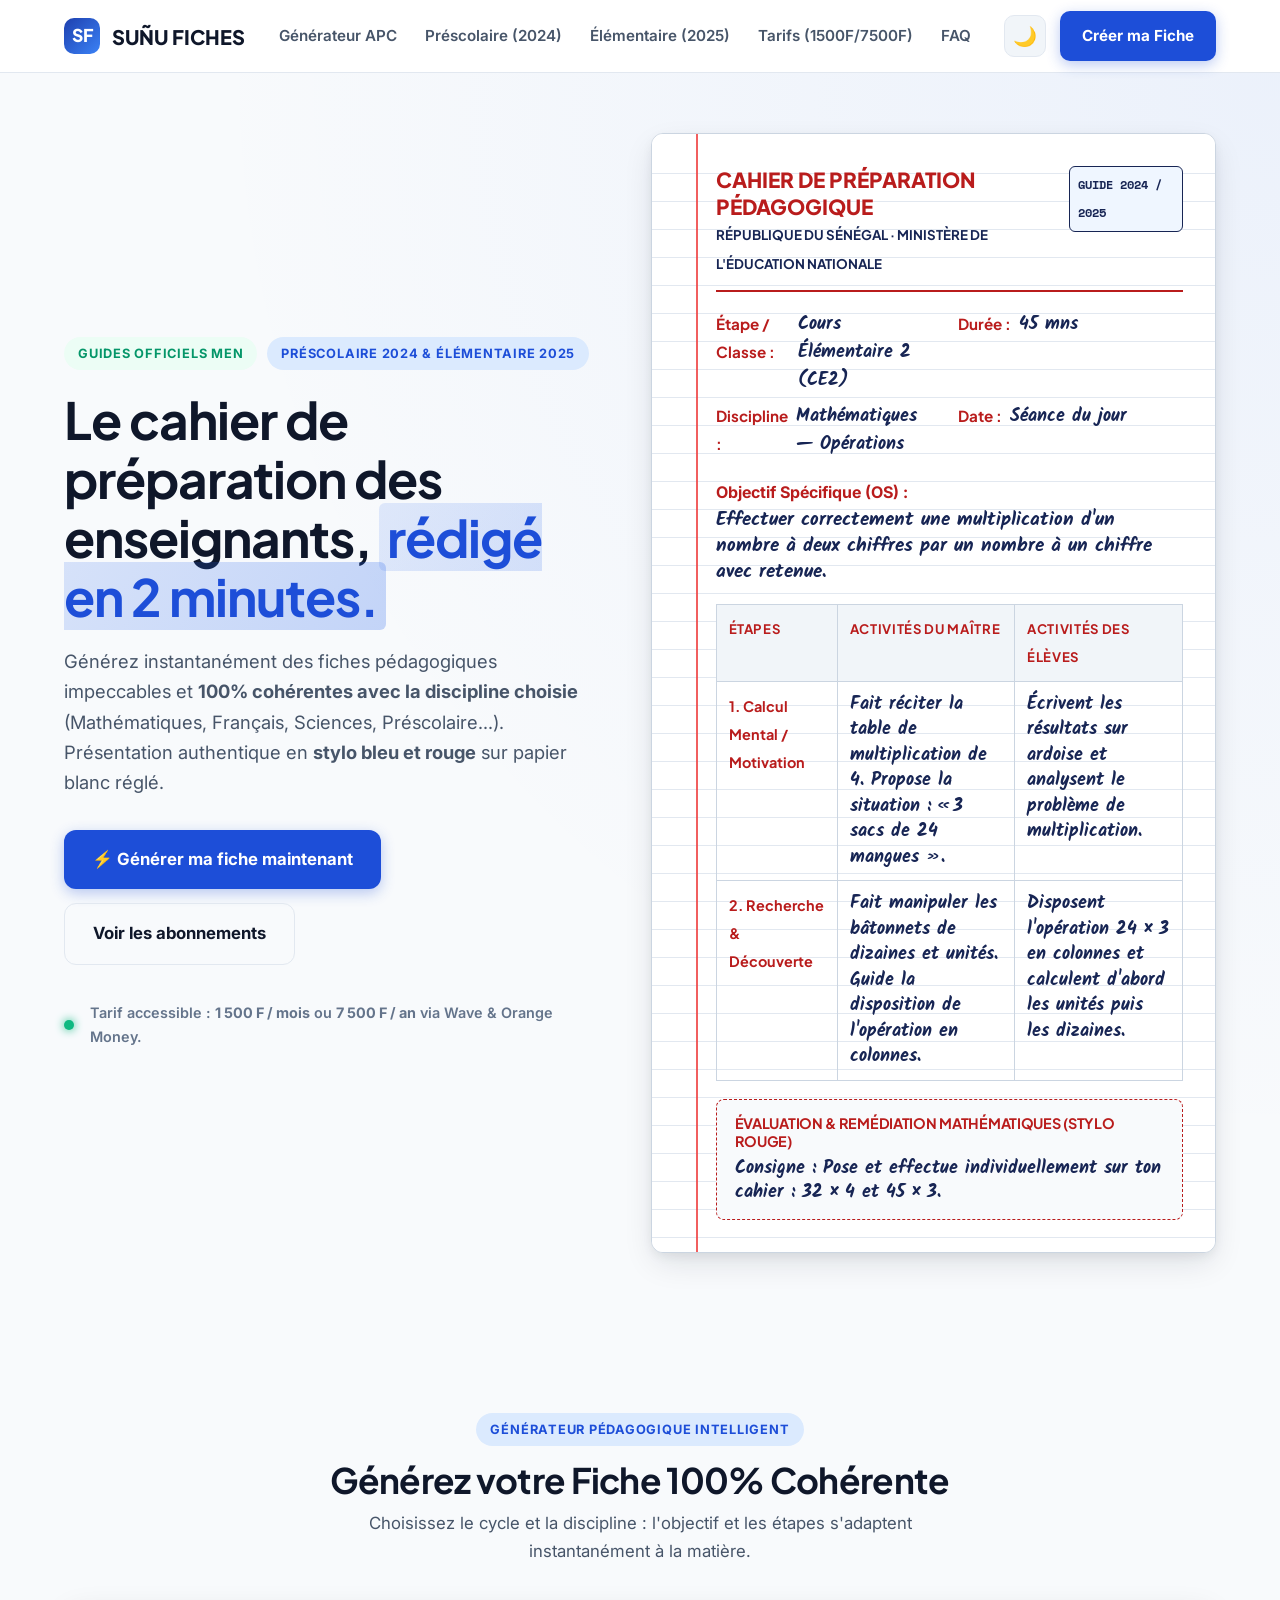
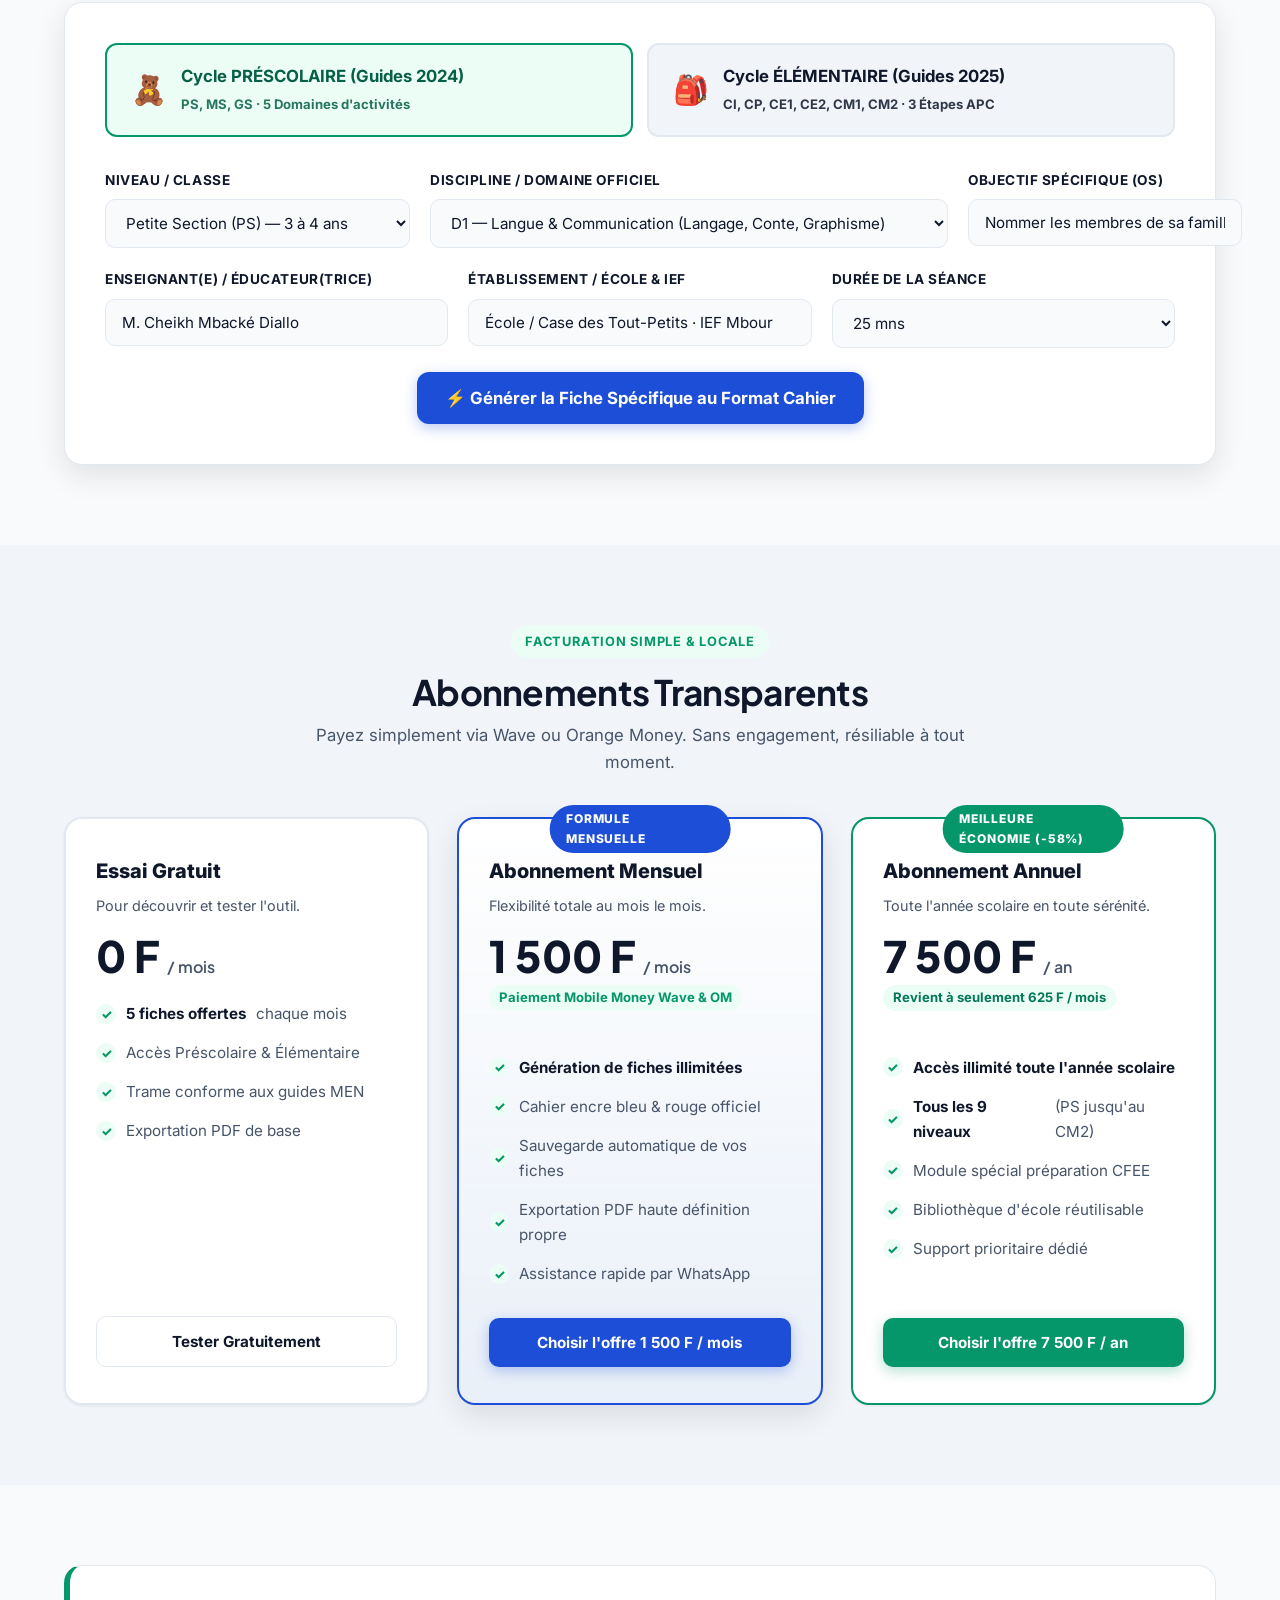
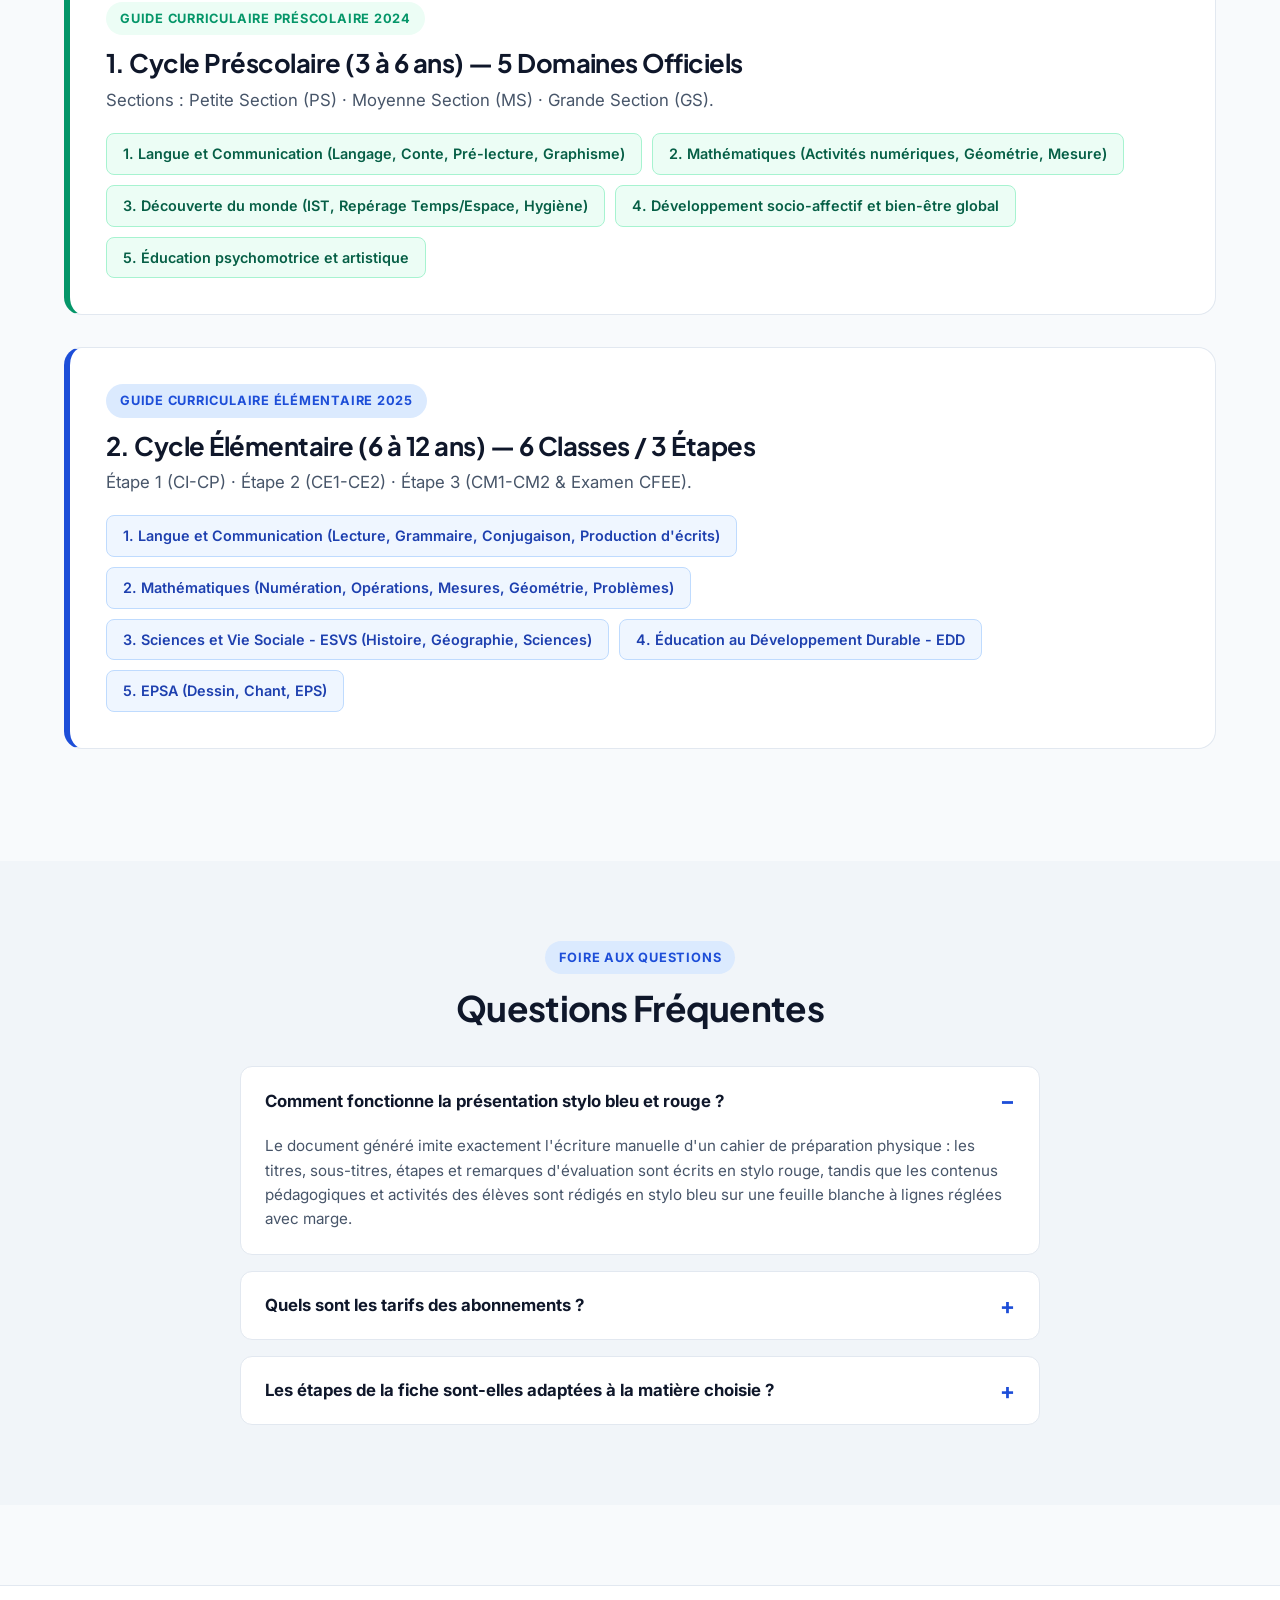
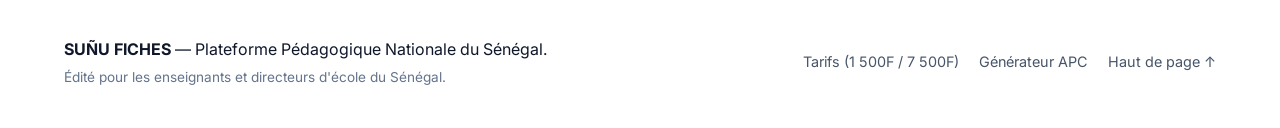
==== commit d72d62b5: "correction-coherence-disciplines-mathematiques-et-autres" ====
--- a/sunu-fiches-landing.html
+++ b/sunu-fiches-landing.html
@@ -553,7 +553,7 @@
         <h1>Le cahier de préparation des enseignants, <em>rédigé en 2 minutes.</em></h1>
 
         <p class="hero__desc">
-          Générez instantanément des fiches pédagogiques impeccables au format officiel sénégalais. Présentation authentique en <strong>stylo bleu et rouge</strong> sur feuille blanche réglée, conforme APC pour l'inspection.
+          Générez instantanément des fiches pédagogiques impeccables et <strong>100% cohérentes avec la discipline choisie</strong> (Mathématiques, Français, Sciences, Préscolaire...). Présentation authentique en <strong>stylo bleu et rouge</strong> sur papier blanc réglé.
         </p>
 
         <div class="hero__cta-group">
@@ -567,7 +567,7 @@
         </div>
       </div>
 
-      <!-- APERÇU CAHIER DE PRÉPARATION (STYLO BLEU / ROUGE) -->
+      <!-- APERÇU CAHIER DE PRÉPARATION (EXEMPLE MATHÉMATIQUES PARFAITEMENT COHÉRENT) -->
       <div class="cahier-preview">
         <div class="cahier-paper">
           <div class="cahier-head">
@@ -586,7 +586,7 @@
               <strong>Durée :</strong> <span>45 mns</span>
             </div>
             <div class="cahier-meta-item">
-              <strong>Discipline :</strong> <span>Langue &amp; Communication</span>
+              <strong>Discipline :</strong> <span>Mathématiques — Opérations</span>
             </div>
             <div class="cahier-meta-item">
               <strong>Date :</strong> <span>Séance du jour</span>
@@ -596,7 +596,7 @@
           <div style="margin-bottom: 12px;">
             <span style="color: var(--stylo-rouge); font-weight: 700;">Objectif Spécifique (OS) :</span>
             <p style="color: var(--stylo-bleu); font-family: var(--font-hand); font-size: 1.2rem; font-weight: 700; line-height: 1.35; margin-top: 2px;">
-              Identifier et employer correctement le Complément d'Objet Direct (COD) dans une phrase simple.
+              Effectuer correctement une multiplication d'un nombre à deux chiffres par un nombre à un chiffre avec retenue.
             </p>
           </div>
 
@@ -610,21 +610,21 @@
             </thead>
             <tbody>
               <tr>
-                <td class="etape-cell">1. Motivation</td>
-                <td class="content-cell">Présente le corpus de phrases au tableau et fait lire à haute voix.</td>
-                <td class="content-cell">Lisent le texte et repèrent les verbes d'action.</td>
+                <td class="etape-cell">1. Calcul Mental / Motivation</td>
+                <td class="content-cell">Fait réciter la table de multiplication de 4. Propose la situation : « 3 sacs de 24 mangues ».</td>
+                <td class="content-cell">Écrivent les résultats sur ardoise et analysent le problème de multiplication.</td>
               </tr>
               <tr>
-                <td class="etape-cell">2. Recherche</td>
-                <td class="content-cell">Pose la question : « Moussa mange quoi ? » pour isoler le COD.</td>
-                <td class="content-cell">Répondent « la mangue » et entourent le groupe nominal.</td>
+                <td class="etape-cell">2. Recherche &amp; Découverte</td>
+                <td class="content-cell">Fait manipuler les bâtonnets de dizaines et unités. Guide la disposition de l'opération en colonnes.</td>
+                <td class="content-cell">Disposent l'opération 24 × 3 en colonnes et calculent d'abord les unités puis les dizaines.</td>
               </tr>
             </tbody>
           </table>
 
           <div class="cahier-eval">
-            <h4>Évaluation &amp; Remédiation (Stylo Rouge)</h4>
-            <p>Consigne : Souligne le COD dans les phrases 1 et 2 sur ton ardoise.</p>
+            <h4>Évaluation &amp; Remédiation Mathématiques (Stylo Rouge)</h4>
+            <p>Consigne : Pose et effectue individuellement sur ton cahier : 32 × 4 et 45 × 3.</p>
           </div>
         </div>
       </div>
@@ -636,9 +636,9 @@
 <section class="section" id="generateur">
   <div class="container">
     <div style="text-align: center; max-width: 650px; margin: 0 auto 36px;">
-      <span class="badge badge--primary">Outil Pédagogique Actif</span>
-      <h2 style="font-size: 2.2rem; margin: 12px 0 8px;">Générez votre Fiche de Préparation</h2>
-      <p>Sélectionnez votre cycle, votre domaine et votre objectif spécifique pour générer votre fiche complète.</p>
+      <span class="badge badge--primary">Générateur Pédagogique Intelligent</span>
+      <h2 style="font-size: 2.2rem; margin: 12px 0 8px;">Générez votre Fiche 100% Cohérente</h2>
+      <p>Choisissez le cycle et la discipline : l'objectif et les étapes s'adaptent instantanément à la matière.</p>
     </div>
 
     <div class="generator-wrapper">
@@ -670,13 +670,13 @@
           </div>
 
           <div class="form-field">
-            <label for="fDiscipline">Domaine d'activités officiel</label>
-            <select id="fDiscipline" class="form-input"></select>
+            <label for="fDiscipline">Discipline / Domaine officiel</label>
+            <select id="fDiscipline" class="form-input" onchange="onDisciplineChanged()"></select>
           </div>
 
           <div class="form-field">
             <label for="fOS">Objectif Spécifique (OS)</label>
-            <input type="text" id="fOS" class="form-input" value="Nommer les membres de sa famille" placeholder="ex: Nommer les membres de sa famille">
+            <input type="text" id="fOS" class="form-input" value="Nommer les membres de sa famille" placeholder="Objectif Spécifique de la séance">
           </div>
         </div>
 
@@ -706,7 +706,7 @@
 
         <div style="text-align: center; margin-top: 24px;">
           <button type="submit" class="btn btn--primary btn--lg">
-            ⚡ Générer la Fiche au Format Cahier (Bleu &amp; Rouge)
+            ⚡ Générer la Fiche Spécifique au Format Cahier
           </button>
         </div>
       </form>
@@ -855,9 +855,9 @@
       </div>
 
       <div class="faq-item">
-        <button class="faq-question">Les fiches sont-elles conformes aux dernières révisions du Ministère ?</button>
+        <button class="faq-question">Les étapes de la fiche sont-elles adaptées à la matière choisie ?</button>
         <div class="faq-answer">
-          Oui, la plateforme applique scrupuleusement le guide curriculaire révisé de <strong>2024 pour le Préscolaire</strong> (5 domaines) et de <strong>2025 pour l'Élémentaire</strong> (CI à CM2).
+          Oui, à 100% ! Une fiche de <strong>Mathématiques</strong> intègre le calcul mental, la manipulation concrète de données et la technique opératoire ; une fiche de <strong>Français</strong> intègre le corpus de phrases, le repérage et la règle de grammaire ; une fiche de <strong>Sciences (ESVS)</strong> applique la démarche d'investigation et d'expérimentation.
         </div>
       </div>
     </div>
@@ -880,7 +880,7 @@
   </div>
 </footer>
 
-<!-- SCRIPT LOGIQUE : MODE SOMBRE / CLAIR & MOTEUR APC -->
+<!-- SCRIPT LOGIQUE : MODE SOMBRE / CLAIR & MOTEUR APC AVEC DÉMARCHES DISCIPLINAIRES -->
 <script>
 // 1. GESTION DU THÈME SOMBRE / CLAIR
 const themeToggleBtn = document.getElementById('themeToggleBtn');
@@ -902,7 +902,7 @@
 
 initTheme();
 
-// 2. CONFIGURATION DES CYCLES (PRÉSCOLAIRE 2024 VS ÉLÉMENTAIRE 2025)
+// 2. BASE DE DONNÉES PÉDAGOGIQUES DISCIPLINAIRES (PRÉSCOLAIRE & ÉLÉMENTAIRE)
 const cardPre = document.getElementById('cardPre');
 const cardElem = document.getElementById('cardElem');
 const fLevel = document.getElementById('fLevel');
@@ -911,60 +911,234 @@
 
 let currentCycle = 'pre';
 
-const PRE_DATA = {
-  levels: [
-    { value: 'PS', label: 'Petite Section (PS) — 3 à 4 ans' },
-    { value: 'MS', label: 'Moyenne Section (MS) — 4 à 5 ans' },
-    { value: 'GS', label: 'Grande Section (GS) — 5 à 6 ans' }
-  ],
-  disciplines: [
-    { value: 'D1 — Langue & Communication', label: 'D1 — Langue & Communication (Langage, Conte, Graphisme)' },
-    { value: 'D2 — Mathématiques', label: 'D2 — Mathématiques (Activités numériques, Géométrie, Mesure)' },
-    { value: 'D3 — Découverte du monde', label: 'D3 — Découverte du monde (IST, Temps/Espace, Hygiène)' },
-    { value: 'D4 — Développement socio-affectif', label: 'D4 — Développement socio-affectif (Vivre ensemble)' },
-    { value: 'D5 — Éducation psychomotrice & artistique', label: 'D5 — Éducation psychomotrice & artistique' }
-  ],
-  defaultOS: "Nommer les membres de sa famille en montrant leur image."
+const DISCIPLINE_DATA = {
+  // PRÉSCOLAIRE (5 DOMAINES 2024)
+  "D1 — Langue & Communication": {
+    os: "Nommer les membres de sa famille en montrant leur image sur l'album de classe.",
+    materiel: "Album photo de la classe, marottes, images séquentielles, comptine 'Ma Famille'.",
+    evalConsigne: "Montre l'image de papa / maman et dis son nom clairement.",
+    steps: [
+      { etape: "1. Regroupement & Motivation", maitre: "Rassemble les enfants en cercle. Entonne la comptine 'Ma Famille' et montre les marottes.", eleves: "Chantent la comptine en chœur, nomment les marottes et écoutent l'histoire." },
+      { etape: "2. Manipulation & Exploration", maitre: "Fait passer l'album de photos. Pose des questions : « Qui est sur cette photo ? Que fait-il ? ».", eleves: "Pointent du doigt, reconnaissent les visages et s'expriment spontanément." },
+      { etape: "3. Jeu Guidé & Expression", maitre: "Invite chaque enfant à présenter une image en formulant : « Voici mon papa / ma maman ».", eleves: "Formulent la phrase modèle en montrant leur marotte au groupe." },
+      { etape: "4. Évaluation & Rangement", maitre: "Vérifie individuellement l'association nom-image. Invite au rangement ordonné des bacs.", eleves: "Montrent l'image demandée puis rangent le matériel dans le coin langage." }
+    ]
+  },
+  "D2 — Mathématiques": {
+    os: "Dénombrer et constituer une collection de 1 à 5 objets concrets.",
+    materiel: "Bouchons de bouteilles, perles, barquettes, boîtes à nombres, jetons de couleur.",
+    evalConsigne: "Mets exactement 4 bouchons dans la barquette rouge.",
+    steps: [
+      { etape: "1. Regroupement & Motivation", maitre: "Présente le coffre aux trésors et fait compter collectivement sur les doigts de 1 à 5.", eleves: "Lèvent les doigts correspondants et scandent les nombres 1, 2, 3, 4, 5." },
+      { etape: "2. Manipulation Libre", maitre: "Distribue les barquettes de bouchons. Laisse manipuler et aligner librement.", eleves: "Touchent, empilent, comparent les tas et comptent spontanément." },
+      { etape: "3. Jeu Dirigé / Structuration", maitre: "Donne la consigne : « Remplir la boîte avec autant de bouchons que de points sur la carte ».", eleves: "Comptent les points (ex: 3), prennent 3 bouchons un à un et les déposent." },
+      { etape: "4. Évaluation & Validation", maitre: "Vérifie le comptage un par un avec chaque enfant : « Compte pour moi ».", eleves: "Pointent chaque objet en énonçant la suite numérique exacte." }
+    ]
+  },
+  "D3 — Découverte du monde": {
+    os: "Distinguer les objets lourds et légers par la pesée manuelle et la balance.",
+    materiel: "Plumes, cailloux, morceaux de bois, éponges, balance à plateaux.",
+    evalConsigne: "Trie les objets dans le panier 'Lourd' ou 'Léger'.",
+    steps: [
+      { etape: "1. Motivation & Découverte", maitre: "Montre un gros caillou et une plume. Demande d'anticiper le poids.", eleves: "Observent, touchent et émettent des prédictions (lourd / léger)." },
+      { etape: "2. Expérimentation Sensorielle", maitre: "Fait soupeser un objet dans chaque main (bras tendus comme une balance).", eleves: "Soupèsent les objets réels et ressentent la différence de poids." },
+      { etape: "3. Vérification sur la Balance", maitre: "Place les objets sur la balance à plateaux et fait observer le plateau qui descend.", eleves: "Constatent que le côté lourd descend et verbalisent le résultat." },
+      { etape: "4. Évaluation & Synthèse", maitre: "Demande de classer 3 objets du plus léger au plus lourd.", eleves: "Placent les objets dans l'ordre croissant de masse." }
+    ]
+  },
+  "D4 — Développement socio-affectif": {
+    os: "Exprimer ses émotions et respecter les règles de partage pendant les jeux d'équipe.",
+    materiel: "Cartes des émotions (joie, tristesse, colère), miroir, ballons partagés.",
+    evalConsigne: "Passe le ballon à ton camarade avec un mot gentil.",
+    steps: [
+      { etape: "1. Regroupement & Écoute", maitre: "Raconte une courte saynète sur deux enfants qui veulent le même jouet.", eleves: "Écoutent attentivement et identifient les émotions des personnages." },
+      { etape: "2. Jeu de Rôle", maitre: "Fait mimer l'expression du visage heureux lors du partage d'un jeu.", eleves: "Miment les émotions devant le miroir et partagent le matériel." },
+      { etape: "3. Règle de Vie Collective", maitre: "Formalise la règle d'or : « On attend son tour et on prête avec le sourire ».", eleves: "Répètent la règle et l'appliquent lors du jeu de ballon." },
+      { etape: "4. Clôture & Valorisation", maitre: "Félicite les comportements d'entraide observés pendant la séance.", eleves: "S'applaudissent mutuellement et se donnent la main." }
+    ]
+  },
+  "D5 — Éducation psychomotrice & artistique": {
+    os: "Sauter à cloche-pied par-dessus 3 obstacles bas en gardant son équilibre.",
+    materiel: "Cerceaux au sol, lattes en mousse, plots colorés, musique rythmée.",
+    evalConsigne: "Franchis le parcours à cloche-pied sans poser le deuxième pied.",
+    steps: [
+      { etape: "1. Échauffement Ludique", maitre: "Met la musique et invite à trottiner comme des petits lapins puis à s'arrêter au signal.", eleves: "Courent dans l'espace, s'arrêtent au coup de sifflet et s'étirent." },
+      { etape: "2. Exploration du Parcours", maitre: "Démontre le saut à cloche-pied au-dessus des lattes en mousse.", eleves: "Observent attentivement et essaient d'abord sur un pied statique." },
+      { etape: "3. Atelier Guidé", maitre: "Fait passer les enfants un par un sur la ligne d'obstacles en sécurisant la réception.", eleves: "Franchissent les 3 obstacles successivement sur le pied d'appui." },
+      { etape: "4. Retour au Calme", maitre: "Baisse l'intensité sonore et guide des respirations lentes allongés sur le tapis.", eleves: "S'allongent, inspirent profondément et se détendent." }
+    ]
+  },
+
+  // ÉLÉMENTAIRE (DISCIPLINES MEN 2025)
+  "Mathématiques — Opérations": {
+    os: "Effectuer correctement une multiplication posée d'un nombre à deux chiffres par un multiplicateur à un chiffre avec retenue.",
+    materiel: "Tableau de numération, ardoises individuelles, bûchettes/bâtonnets, manuel de mathématiques.",
+    evalConsigne: "Pose et effectue sur ton cahier de devoirs : 34 × 4 et 58 × 3.",
+    steps: [
+      { etape: "1. Calcul Mental / Révision", maitre: "Fait réciter la table de multiplication de 4 et 5 (ex: 4×6, 5×7). Présente le problème : « Le directeur achète 3 cartons de 24 cahiers ».", eleves: "Écrivent les produits sur ardoise (procédé La Martinière), lisent l'énoncé et identifient l'opération nécessaire (24 × 3)." },
+      { etape: "2. Recherche & Manipulation", maitre: "Invite les élèves en groupes à représenter 24 × 3 avec le matériel (2 dizaines 4 unités, 3 fois). Fait poser l'opération en colonnes.", eleves: "Manipulent les bâtonnets (3×4 = 12 unités → 1 dizaine en retenue et 2 unités), posent en colonnes et calculent d'abord les unités puis les dizaines." },
+      { etape: "3. Synthèse & Technique Opératoire", maitre: "Anime la mise en commun au tableau. Formalise la règle : « On multiplie d'abord les unités, on écrit le chiffre des unités et on retient les dizaines ».", eleves: "Exposent leurs démarches, valident la disposition en colonnes et recopient la règle modèle sur leur cahier de cours." },
+      { etape: "4. Évaluation Individuelle", maitre: "Donne 2 opérations d'application sur ardoises et cahiers. Circule pour vérifier le report des retenues.", eleves: "Posent et effectuent individuellement les opérations sans aide. Présentent leurs ardoises pour validation." }
+    ]
+  },
+  "Mathématiques — Géométrie": {
+    os: "Identifier, nommer et tracer un rectangle en respectant ses propriétés géométriques (côtés opposés égaux et 4 angles droits).",
+    materiel: "Règle graduée, équerre, bandes de papier quadrillées, tableau à craie.",
+    evalConsigne: "Trace à la règle et à l'équerre un rectangle de Longueur 6 cm et de largeur 3 cm.",
+    steps: [
+      { etape: "1. Révision / Motivation", maitre: "Présente diverses figures géométriques (carré, triangle, rectangle, cercle). Fait repérer les angles droits à l'équerre.", eleves: "Nomment les formes connues et testent les angles droits avec leur équerre." },
+      { etape: "2. Investigation en Groupes", maitre: "Distribue des silhouettes de rectangles. Demande de mesurer les 4 côtés et de comparer les longueurs opposées.", eleves: "Mesurent à la règle, constatent que deux côtés longs sont égaux et deux côtés courts sont égaux." },
+      { etape: "3. Synthèse & Démarche de Tracé", maitre: "Guide le tracé pas à pas au tableau : 1. Segment L, 2. Angle droit à l'équerre, 3. Segment l, 4. Fermeture.", eleves: "Suivent la démonstration au tableau et formulent les propriétés clés du rectangle." },
+      { etape: "4. Évaluation & Précision", maitre: "Fait exécuter le tracé individuel sur feuille avec cotation précise des dimensions.", eleves: "Tracent le rectangle aux dimensions demandées en vérifiant les angles droits." }
+    ]
+  },
+  "Mathématiques — Résolution de Problèmes": {
+    os: "Résoudre une situation-problème additive/soustractive à deux étapes en identifiant la question intermédiaire.",
+    materiel: "Énoncé imprimé au tableau, schéma de résolution, ardoises.",
+    evalConsigne: "Résous le problème en écrivant la question intermédiaire, le calcul et la phrase de réponse.",
+    steps: [
+      { etape: "1. Lecture & Compréhension", maitre: "Fait lire l'énoncé du problème à haute voix par deux élèves. Pose des questions de sens : « De quoi parle l'histoire ? Que cherche-t-on ? ».", eleves: "Lisent le texte, reformulent l'histoire avec leurs propres mots et soulignent les données utiles." },
+      { etape: "2. Recherche du Plan de Résolution", maitre: "Guide la recherche : « Peut-on répondre directement à la question finale ? Que faut-il calculer d'abord ? ».", eleves: "Constatent qu'il manque une donnée intermédiaire et formulent la première étape de calcul." },
+      { etape: "3. Mise en Forme Mathématique", maitre: "Fait présenter la solution au tableau selon le schéma classique (Opérations à gauche, Solutions à droite).", eleves: "Rédigent la question intermédiaire, posent l'opération 1, puis l'opération 2 et concluent par une phrase complète." },
+      { etape: "4. Évaluation Autonome", maitre: "Propose un problème similaire avec des valeurs numériques adaptées au niveau.", eleves: "Résolvent le problème individuellement sur leur cahier d'évaluation." }
+    ]
+  },
+  "Langue & Comm. — Grammaire": {
+    os: "Identifier et employer correctement le Complément d'Objet Direct (COD) dans des phrases simples.",
+    materiel: "Corpus de phrases au tableau, étiquettes de groupes de mots, ardoises.",
+    evalConsigne: "Souligne le COD dans les phrases 1 et 2 sur ton cahier.",
+    steps: [
+      { etape: "1. Révision / Motivation", maitre: "Fait rappeler la structure de la phrase minimale (Sujet + Verbe). Présente le corpus : « Fatou prépare le repas. Les élèves nettoient la cour ».", eleves: "Identifient le sujet et le verbe conjugué dans chaque phrase." },
+      { etape: "2. Observation & Questionnement", maitre: "Pose les questions clés : « Fatou prépare QUOI ? » « Les élèves nettoient QUOI ? » Fait observer la place du mot.", eleves: "Répondent « le repas », « la cour » et remarquent que ces groupes complètent directement le verbe." },
+      { etape: "3. Formalisation de la Règle", maitre: "Définit le COD : « C'est un complément qui répond à la question QUI ? ou QUOI ? posée après le verbe. Il ne peut être ni déplacé ni supprimé ».", eleves: "Répètent la règle, donnent des exemples personnels et recopient la synthèse dans le cahier de grammaire." },
+      { etape: "4. Évaluation Individuelle", maitre: "Propose 3 phrases au tableau où les élèves doivent encadrer le verbe et souligner le COD.", eleves: "Exécutent l'exercice individuellement sans aide sur leur ardoise ou cahier." }
+    ]
+  },
+  "Langue & Comm. — Lecture": {
+    os: "Lire couramment, de manière expressive et sans buter un texte court de 5 lignes en respectant la ponctuation.",
+    materiel: "Texte support agrandi au tableau, manuel de lecture, tableau des mots difficiles.",
+    evalConsigne: "Lis le paragraphe 2 à haute voix avec intonation devant la classe.",
+    steps: [
+      { etape: "1. Éveil / Anticipation", maitre: "Présente l'illustration du texte. Fait émettre des hypothèses sur le sujet de l'histoire.", eleves: "Observent l'image et émettent des prédictions sur le thème du texte." },
+      { etape: "2. Lecture Silencieuse & Décodage", maitre: "Donne une consigne de recherche. Fait décortiquer les mots complexes au tableau.", eleves: "Lisent silencieusement des yeux, repèrent les personnages et identifient les mots nouveaux." },
+      { etape: "3. Lecture Magistrale & Guidée", maitre: "Fait la lecture modèle expressive. Fait ensuite lire à relais phrase par phrase en corrigeant la prononciation.", eleves: "Écoutent l'intonation du maître puis lisent à tour de rôle en marquant les points et virgules." },
+      { etape: "4. Contrôle de Compréhension", maitre: "Pose 3 questions de compréhension littérale et inférentielle sur l'extrait lu.", eleves: "Répondent oralement et justifient en citant un passage du texte." }
+    ]
+  },
+  "Langue & Comm. — Production d'écrits": {
+    os: "Rédiger un court texte narratif de 3 à 4 phrases cohérentes à partir d'une suite de 3 images ordonnées.",
+    materiel: "Planche de 3 images séquentielles, boîte à mots (mots de liaison, verbes, noms), cahier d'écriture.",
+    evalConsigne: "Écris une phrase pour chaque image en utilisant les connecteurs d'abord, ensuite, enfin.",
+    steps: [
+      { etape: "1. Découverte de la Situation", maitre: "Affiche les 3 images désordonnées. Fait rétablir l'ordre chronologique de l'histoire.", eleves: "Observent, débattent et remettent les images dans l'ordre logique (1, 2, 3)." },
+      { etape: "2. Banque de Mots & Vocabulaire", maitre: "Collecte au tableau les verbes d'action, les personnages et les connecteurs temporels proposés par les élèves.", eleves: "Enrichissent la boîte à mots avec le lexique approprié." },
+      { etape: "3. Écriture Guidée / Premier Jet", maitre: "Fait élaborer oralement la première phrase puis guide la rédaction individuelle du premier jet.", eleves: "Rédigent leur texte sur ardoise ou brouillon en surveillant majuscules et points." },
+      { etape: "4. Relecture & Amélioration", maitre: "Fait vérifier la grille d'auto-évaluation (majuscule, sens, ponctuation, orthographe).", eleves: "Relisent leur production et recopient la version finale au propre." }
+    ]
+  },
+  "ESVS — Sciences d'observation": {
+    os: "Identifier et nommer les différentes parties d'une plante à fleurs (racines, tige, feuilles, fleur) et expliquer leur rôle.",
+    materiel: "Vraies plantes déracinées dans des pots, loupes, schémas muets sur ardoises.",
+    evalConsigne: "Légende le schéma de la plante en plaçant correctement les 4 étiquettes.",
+    steps: [
+      { etape: "1. Motivation / Situation de Départ", maitre: "Apporte une plante réelle en classe. Demande : « Pourquoi cette plante tient-elle debout ? D'où viennent les feuilles ? ».", eleves: "Observent directement la plante réelle et expriment leurs idées initiales." },
+      { etape: "2. Investigation & Observation", maitre: "Fait observer les racines, la tige et les nervures des feuilles à la loupe par groupe d'élèves.", eleves: "Touchent délicatement les racines, mesurent la tige et dessinent ce qu'ils observent." },
+      { etape: "3. Synthèse & Rôles Biologiques", maitre: "Anime la mise en commun : « Les racines puisent l'eau, la tige transporte la sève, les feuilles respirent ».", eleves: "Complètent le schéma récapitulatif annoté dans le cahier de sciences." },
+      { etape: "4. Évaluation & Schématisation", maitre: "Distribue un schéma muet où les flèches indiquent les 4 organes de la plante.", eleves: "Écrivent les termes exacts en face de chaque flèche sans faute d'orthographe." }
+    ]
+  },
+  "ESVS — Géographie du Sénégal": {
+    os: "Localiser sur la carte du Sénégal les 14 régions administratives et leurs chefs-lieux respectifs.",
+    materiel: "Grande carte murale du Sénégal, cartes muettes individuelles, feutres de couleur.",
+    evalConsigne: "Colorie la région de Thiès en jaune et écris le nom de son chef-lieu.",
+    steps: [
+      { etape: "1. Éveil & Repérage Spatial", maitre: "Affiche la carte du Sénégal. Rappelle les 4 points cardinaux et les frontières du pays.", eleves: "Situent Dakar, l'Océan Atlantique, le fleuve Sénégal et la Gambie." },
+      { etape: "2. Analyse Régionale", maitre: "Fait identifier les régions du Nord (Saint-Louis, Matam), du Centre (Thiès, Diourbel, Fatick, Kaolack), du Sud (Ziguinchor, Sédhiou, Kolda) et de l'Est (Tambacounda, Kédougou).", eleves: "Pointent les régions sur la carte murale et nomment leurs chefs-lieux." },
+      { etape: "3. Renseignement de la Carte Muette", maitre: "Guide le report des noms de régions et le coloriage par zones géographiques.", eleves: "Inscrivent les noms en lettres capitales sur leur carte muette individuelle." },
+      { etape: "4. Évaluation / Jeu de Localisation", maitre: "Pointe une région au hasard et interroge un élève pour donner son nom et chef-lieu.", eleves: "Répondent rapidement sur leur ardoise (Top chrono régions)." }
+    ]
+  },
+  "ESVS — Histoire du Sénégal": {
+    os: "Décrire les étapes majeures des royaumes traditionnels du Sénégal (Djolof, Baol, Cayor, Sine, Saloum).",
+    materiel: "Frise chronologique, récits historiques illustrés, cartes historiques du Sénégal.",
+    evalConsigne: "Associe chaque titre de souverain à son royaume (Damel -> Cayor, Bourba -> Djolof).",
+    steps: [
+      { etape: "1. Motivation / Récit Historique", maitre: "Raconte un épisode historique sur l'épopée de Ndiadiane Ndiaye et la fondation du grand Djolof.", eleves: "Écoutent le récit historique et posent des questions sur les héros du passé." },
+      { etape: "2. Analyse des Documents", maitre: "Fait observer la carte des anciens royaumes et fait lister les titres des souverains (Damel, Teigne, Bourba, Bour Sine).", eleves: "Relèvent les informations clés dans le texte historique." },
+      { etape: "3. Synthèse sur la Frise", maitre: "Structure les repères temporels sur la frise chronologique au tableau.", eleves: "Recopient le tableau récapitulatif des royaumes et leurs souverains." },
+      { etape: "4. Évaluation des Connaissances", maitre: "Propose un questionnaire à choix multiples (QCM) sur les faits historiques étudiés.", eleves: "Complètent les réponses individuellement sur leur cahier." }
+    ]
+  },
+  "EPSA — Dessin & Travail Manuel": {
+    os: "Réaliser un motif décoratif géométrique régulier en alternant deux couleurs primaires et deux formes.",
+    materiel: "Feuilles blanches, règles, crayons de couleur, feutres, pochoirs.",
+    evalConsigne: "Poursuis le motif de la frise décorative sans dépasser des lignes.",
+    steps: [
+      { etape: "1. Observation d'Œuvres d'Art", maitre: "Montre des motifs de tissus traditionnels (pagne tissé, wax) présentant des motifs répétitifs.", eleves: "Observent les rythmes de couleurs et les répétitions de formes géométriques." },
+      { etape: "2. Démonstration Technique", maitre: "Trace la grille au tableau et démontre l'alternance d'un carré bleu et d'un triangle rouge.", eleves: "S'entraînent sur ardoise à tracer les formes régulières." },
+      { etape: "3. Production Artistique", maitre: "Donne les consignes de soin, de précision du tracé et d'homogénéité du coloriage.", eleves: "Réalisent leur frise décorative sur feuille avec soin et concentration." },
+      { etape: "4. Exposition & Valorisation", maitre: "Organise une mini-exposition au tableau pour apprécier les créations de la classe.", eleves: "Présentent leur dessin et formulent des appréciations positives." }
+    ]
+  }
 };
 
-const ELEM_DATA = {
-  levels: [
-    { value: 'CI', label: "Cours d'Initiation (CI) — Étape 1" },
-    { value: 'CP', label: "Cours Préparatoire (CP) — Étape 1" },
-    { value: 'CE1', label: "Cours Élémentaire 1 (CE1) — Étape 2" },
-    { value: 'CE2', label: "Cours Élémentaire 2 (CE2) — Étape 2" },
-    { value: 'CM1', label: "Cours Moyen 1 (CM1) — Étape 3" },
-    { value: 'CM2', label: "Cours Moyen 2 (CM2) — Étape 3 / CFEE" }
-  ],
-  disciplines: [
-    { value: "Langue & Comm. — Grammaire", label: "Langue & Comm. — Grammaire" },
-    { value: "Langue & Comm. — Lecture", label: "Langue & Comm. — Lecture" },
-    { value: "Langue & Comm. — Production d'écrits", label: "Langue & Comm. — Production d'écrits" },
-    { value: "Mathématiques — Opérations", label: "Mathématiques — Opérations" },
-    { value: "Mathématiques — Géométrie", label: "Mathématiques — Géométrie" },
-    { value: "Mathématiques — Résolution de Problèmes", label: "Mathématiques — Résolution de Problèmes" },
-    { value: "ESVS — Sciences d'observation", label: "ESVS — Sciences d'observation" },
-    { value: "ESVS — Géographie du Sénégal", label: "ESVS — Géographie du Sénégal" },
-    { value: "ESVS — Histoire du Sénégal", label: "ESVS — Histoire du Sénégal" },
-    { value: "EPSA — Dessin & Travail Manuel", label: "EPSA — Dessin & Travail Manuel" }
-  ],
-  defaultOS: "Distinguer et employer correctement le Complément d'Objet Direct (COD) dans une phrase."
-};
+const PRE_LEVELS = [
+  { value: 'PS', label: 'Petite Section (PS) — 3 à 4 ans' },
+  { value: 'MS', label: 'Moyenne Section (MS) — 4 à 5 ans' },
+  { value: 'GS', label: 'Grande Section (GS) — 5 à 6 ans' }
+];
+
+const PRE_DISCIPLINES = [
+  { value: 'D1 — Langue & Communication', label: 'D1 — Langue & Communication (Langage, Conte, Graphisme)' },
+  { value: 'D2 — Mathématiques', label: 'D2 — Mathématiques (Activités numériques, Géométrie, Mesure)' },
+  { value: 'D3 — Découverte du monde', label: 'D3 — Découverte du monde (IST, Temps/Espace, Hygiène)' },
+  { value: 'D4 — Développement socio-affectif', label: 'D4 — Développement socio-affectif (Vivre ensemble)' },
+  { value: 'D5 — Éducation psychomotrice & artistique', label: 'D5 — Éducation psychomotrice & artistique' }
+];
+
+const ELEM_LEVELS = [
+  { value: 'CI', label: "Cours d'Initiation (CI) — Étape 1" },
+  { value: 'CP', label: "Cours Préparatoire (CP) — Étape 1" },
+  { value: 'CE1', label: "Cours Élémentaire 1 (CE1) — Étape 2" },
+  { value: 'CE2', label: "Cours Élémentaire 2 (CE2) — Étape 2" },
+  { value: 'CM1', label: "Cours Moyen 1 (CM1) — Étape 3" },
+  { value: 'CM2', label: "Cours Moyen 2 (CM2) — Étape 3 / CFEE" }
+];
+
+const ELEM_DISCIPLINES = [
+  { value: "Mathématiques — Opérations", label: "Mathématiques — Opérations & Calcul" },
+  { value: "Mathématiques — Géométrie", label: "Mathématiques — Géométrie & Tracés" },
+  { value: "Mathématiques — Résolution de Problèmes", label: "Mathématiques — Résolution de Problèmes" },
+  { value: "Langue & Comm. — Grammaire", label: "Langue & Comm. — Grammaire" },
+  { value: "Langue & Comm. — Lecture", label: "Langue & Comm. — Lecture expressive & sens" },
+  { value: "Langue & Comm. — Production d'écrits", label: "Langue & Comm. — Production d'écrits" },
+  { value: "ESVS — Sciences d'observation", label: "ESVS — Sciences d'observation (IST)" },
+  { value: "ESVS — Géographie du Sénégal", label: "ESVS — Géographie du Sénégal" },
+  { value: "ESVS — Histoire du Sénégal", label: "ESVS — Histoire du Sénégal" },
+  { value: "EPSA — Dessin & Travail Manuel", label: "EPSA — Dessin & Travail Manuel" }
+];
 
 function setCycle(cycle) {
   currentCycle = cycle;
   if (cycle === 'pre') {
     cardPre.className = 'cycle-card active-pre';
     cardElem.className = 'cycle-card';
-    fLevel.innerHTML = PRE_DATA.levels.map(l => `<option value="${l.value}">${l.label}</option>`).join('');
-    fDiscipline.innerHTML = PRE_DATA.disciplines.map(d => `<option value="${d.value}">${d.label}</option>`).join('');
-    fOS.value = PRE_DATA.defaultOS;
+    fLevel.innerHTML = PRE_LEVELS.map(l => `<option value="${l.value}">${l.label}</option>`).join('');
+    fDiscipline.innerHTML = PRE_DISCIPLINES.map(d => `<option value="${d.value}">${d.label}</option>`).join('');
   } else {
     cardPre.className = 'cycle-card';
     cardElem.className = 'cycle-card active-elem';
-    fLevel.innerHTML = ELEM_DATA.levels.map(l => `<option value="${l.value}">${l.label}</option>`).join('');
-    fDiscipline.innerHTML = ELEM_DATA.disciplines.map(d => `<option value="${d.value}">${d.label}</option>`).join('');
-    fOS.value = ELEM_DATA.defaultOS;
+    fLevel.innerHTML = ELEM_LEVELS.map(l => `<option value="${l.value}">${l.label}</option>`).join('');
+    fDiscipline.innerHTML = ELEM_DISCIPLINES.map(d => `<option value="${d.value}">${d.label}</option>`).join('');
+  }
+  onDisciplineChanged();
+}
+
+function onDisciplineChanged() {
+  const discKey = fDiscipline.value;
+  const match = DISCIPLINE_DATA[discKey];
+  if (match) {
+    fOS.value = match.os;
   }
 }
 
@@ -978,7 +1152,7 @@
 
   const level = fLevel.value;
   const discipline = fDiscipline.value;
-  const os = fOS.value || "Exécuter l'activité conformément à la consigne.";
+  const osUser = fOS.value || "Effectuer l'activité pédagogique conformément à la consigne.";
   const teacher = document.getElementById('fTeacher').value || "Enseignant(e)";
   const school = document.getElementById('fSchool').value || "École Pédagogique";
   const duration = document.getElementById('fDuration').value;
@@ -987,52 +1161,19 @@
   const guideYear = isPreschool ? "Guide MEN Préscolaire 2024" : "Guide MEN Élémentaire 2025";
   const today = new Date().toLocaleDateString('fr-FR', { day: 'numeric', month: 'long', year: 'numeric' });
 
-  // Étapes de déroulement en fonction du cycle
-  const steps = isPreschool ? [
-    {
-      etape: "1. Regroupement & Motivation",
-      maitre: `Rassemble les enfants au coin regroupement. Entonne la comptine thématique et présente le matériel relatif à l'OS : « ${os} ».`,
-      eleves: "Chantent la comptine, touchent le matériel et écoutent les consignes avec attention."
-    },
-    {
-      etape: "2. Manipulation & Exploration",
-      maitre: "Laisse les enfants manipuler librement le matériel. Pose des questions d'orientation ouvertes.",
-      eleves: "Manipulent, trient, nomment les objets et expriment leurs observations."
-    },
-    {
-      etape: "3. Jeu Dirigé & Structuration",
-      maitre: `Guide la règle du jeu pour faire atteindre l'OS : « ${os} ». Accompagne chaque enfant individuellement.`,
-      eleves: "Réalisent la tâche demandée (nommer, classer, associer) et verbalisent leur démarche."
-    },
-    {
-      etape: "4. Évaluation & Rangement",
-      maitre: "Vérifie individuellement l'atteinte de l'OS. Félicite les enfants et guide le rangement des bacs.",
-      eleves: "Présentent leur réussite, rangent le matériel et se lavent les mains."
-    }
-  ] : [
-    {
-      etape: "1. Révision / Motivation",
-      maitre: `Rappelle les prérequis. Présente le support ou la situation-problème relative à l'OS : « ${os} ».`,
-      eleves: "Répondent aux questions de rappel, observent le support et formulent des hypothèses."
-    },
-    {
-      etape: "2. Recherche & Découverte",
-      maitre: "Organise le travail en sous-groupes. Distribue le corpus et donne la consigne d'analyse.",
-      eleves: "Travaillent en groupes, échangent, recherchent la solution et notent sur l'ardoise."
-    },
-    {
-      etape: "3. Synthèse & Trace Écrite",
-      maitre: "Anime la mise en commun au tableau. Valide les bonnes réponses et formalise la règle générale.",
-      eleves: "Présentent les résultats de groupe, participent à l'élaboration de la règle et recopient sur cahier."
-    },
-    {
-      etape: "4. Évaluation Spécifique",
-      maitre: "Propose 2 exercices d'application individuelle pour mesurer la maîtrise de l'Objectif Spécifique.",
-      eleves: "Réalisent les exercices individuellement sans aide sur leur cahier ou ardoise."
-    }
-  ];
-
-  const tableRows = steps.map(s => `
+  // Recherche des étapes et ressources spécifiques à la discipline
+  const discConfig = DISCIPLINE_DATA[discipline] || {
+    materiel: "Tableau, ardoises, manuel de l'élève, cahiers d'exercices.",
+    evalConsigne: "Réaliser l'exercice d'évaluation individuelle sur le cahier.",
+    steps: [
+      { etape: "1. Révision / Motivation", maitre: `Rappelle les prérequis et présente la situation relative à l'OS : « ${osUser} ».`, eleves: "Observent, répondent aux questions de rappel et émettent des hypothèses." },
+      { etape: "2. Recherche & Découverte", maitre: "Organise le travail par groupes. Donne la consigne d'investigation.", eleves: "Travaillent en équipe, manipulent le matériel et recherchent la solution." },
+      { etape: "3. Synthèse & Trace Écrite", maitre: "Anime la mise en commun au tableau et valide la démarche correcte.", eleves: "Présentent leurs résultats et recopient la synthèse validée dans leur cahier." },
+      { etape: "4. Évaluation Individuelle", maitre: "Propose 2 exercices individuels pour vérifier la maîtrise de l'Objectif Spécifique.", eleves: "Effectuent le travail individuel sans aide externe." }
+    ]
+  };
+
+  const tableRows = discConfig.steps.map(s => `
     <tr>
       <td class="etape-cell">${s.etape}</td>
       <td class="content-cell">${s.maitre}</td>
@@ -1065,21 +1206,24 @@
         <strong>Classe / Section :</strong> <span>${level} (Effectif : 32)</span>
       </div>
       <div class="cahier-meta-item" style="grid-column: span 2;">
-        <strong>Domaine Officiel :</strong> <span>${discipline}</span>
+        <strong>Discipline Officielle :</strong> <span>${discipline}</span>
+      </div>
+      <div class="cahier-meta-item" style="grid-column: span 2;">
+        <strong>Matériel didactique :</strong> <span style="font-size: 1.05rem;">${discConfig.materiel}</span>
       </div>
     </div>
 
     <div style="margin: 16px 0 14px;">
       <span style="color: var(--stylo-rouge); font-weight: 700; font-size: 1.05rem;">Objectif Spécifique (OS) :</span>
       <p style="color: var(--stylo-bleu); font-family: var(--font-hand); font-size: 1.25rem; font-weight: 700; line-height: 1.35; margin-top: 4px;">
-        À la fin de la séance, l'élève / l'enfant doit être capable de : ${os}
+        À la fin de la séance, l'élève / l'enfant doit être capable de : ${osUser}
       </p>
     </div>
 
     <table class="cahier-table">
       <thead>
         <tr>
-          <th style="width: 25%;">Étapes de la séance</th>
+          <th style="width: 25%;">Étapes de la séance (${discipline})</th>
           <th style="width: 38%;">Activités du Maître / Éducateur</th>
           <th style="width: 37%;">Activités des Élèves / Enfants</th>
         </tr>
@@ -1091,8 +1235,9 @@
 
     <div class="cahier-eval">
       <h4>Évaluation de l'Objectif Spécifique &amp; Remédiation (Encre Rouge)</h4>
-      <p><strong>Critères :</strong> Réalisation correcte de la consigne (3/4 des réussites attendues).</p>
-      <p><strong>Remédiation :</strong> En cas de difficulté, reprise immédiate avec étayage personnalisé et manipulation d'objets concrets.</p>
+      <p><strong>Consigne d'évaluation :</strong> ${discConfig.evalConsigne}</p>
+      <p style="margin-top: 4px;"><strong>Critère de réussite :</strong> Au moins 3/4 des réussites attendues sans aide.</p>
+      <p style="margin-top: 4px;"><strong>Remédiation :</strong> Étayage individualisé et manipulation de matériel concret en cas d'obstacle.</p>
     </div>
   `;
 
@@ -1107,7 +1252,7 @@
   });
 }
 
-// Initialisation
+// Initialisation au démarrage
 setCycle('pre');
 
 // FAQ Accordion
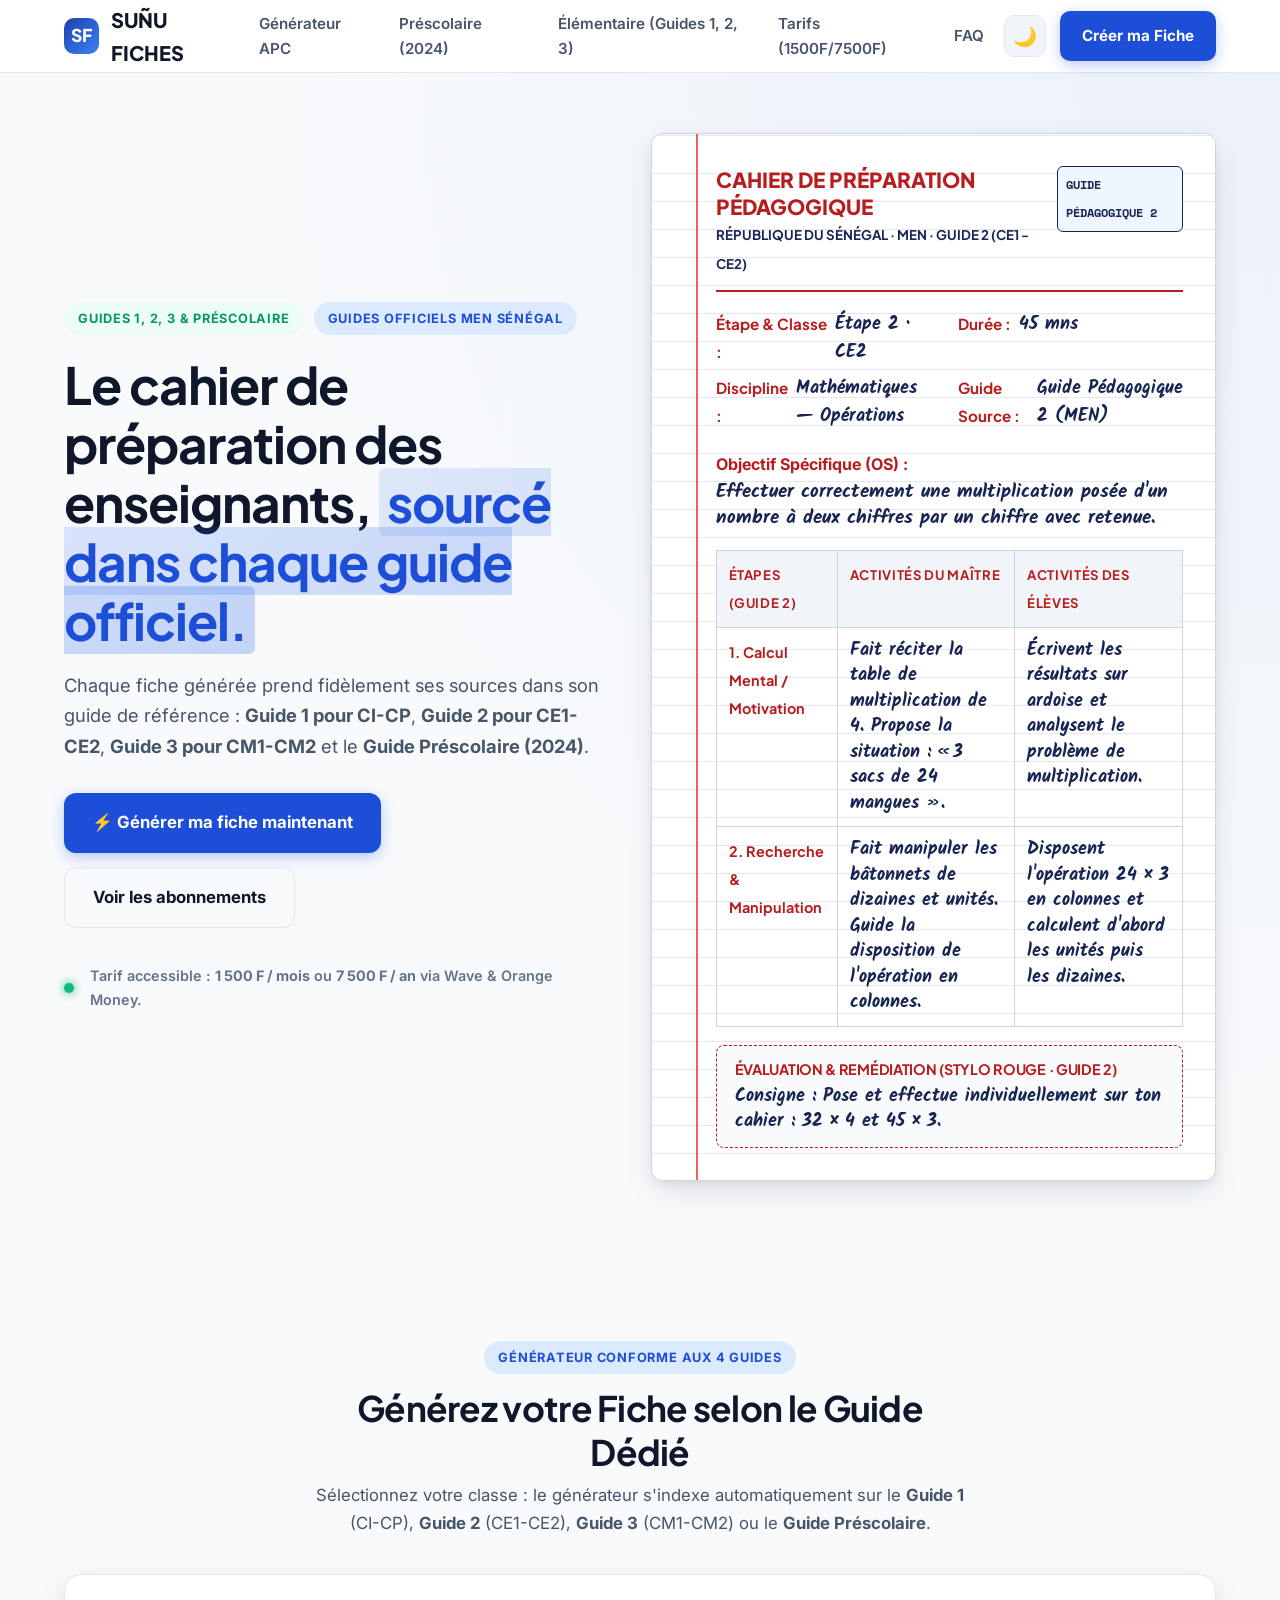
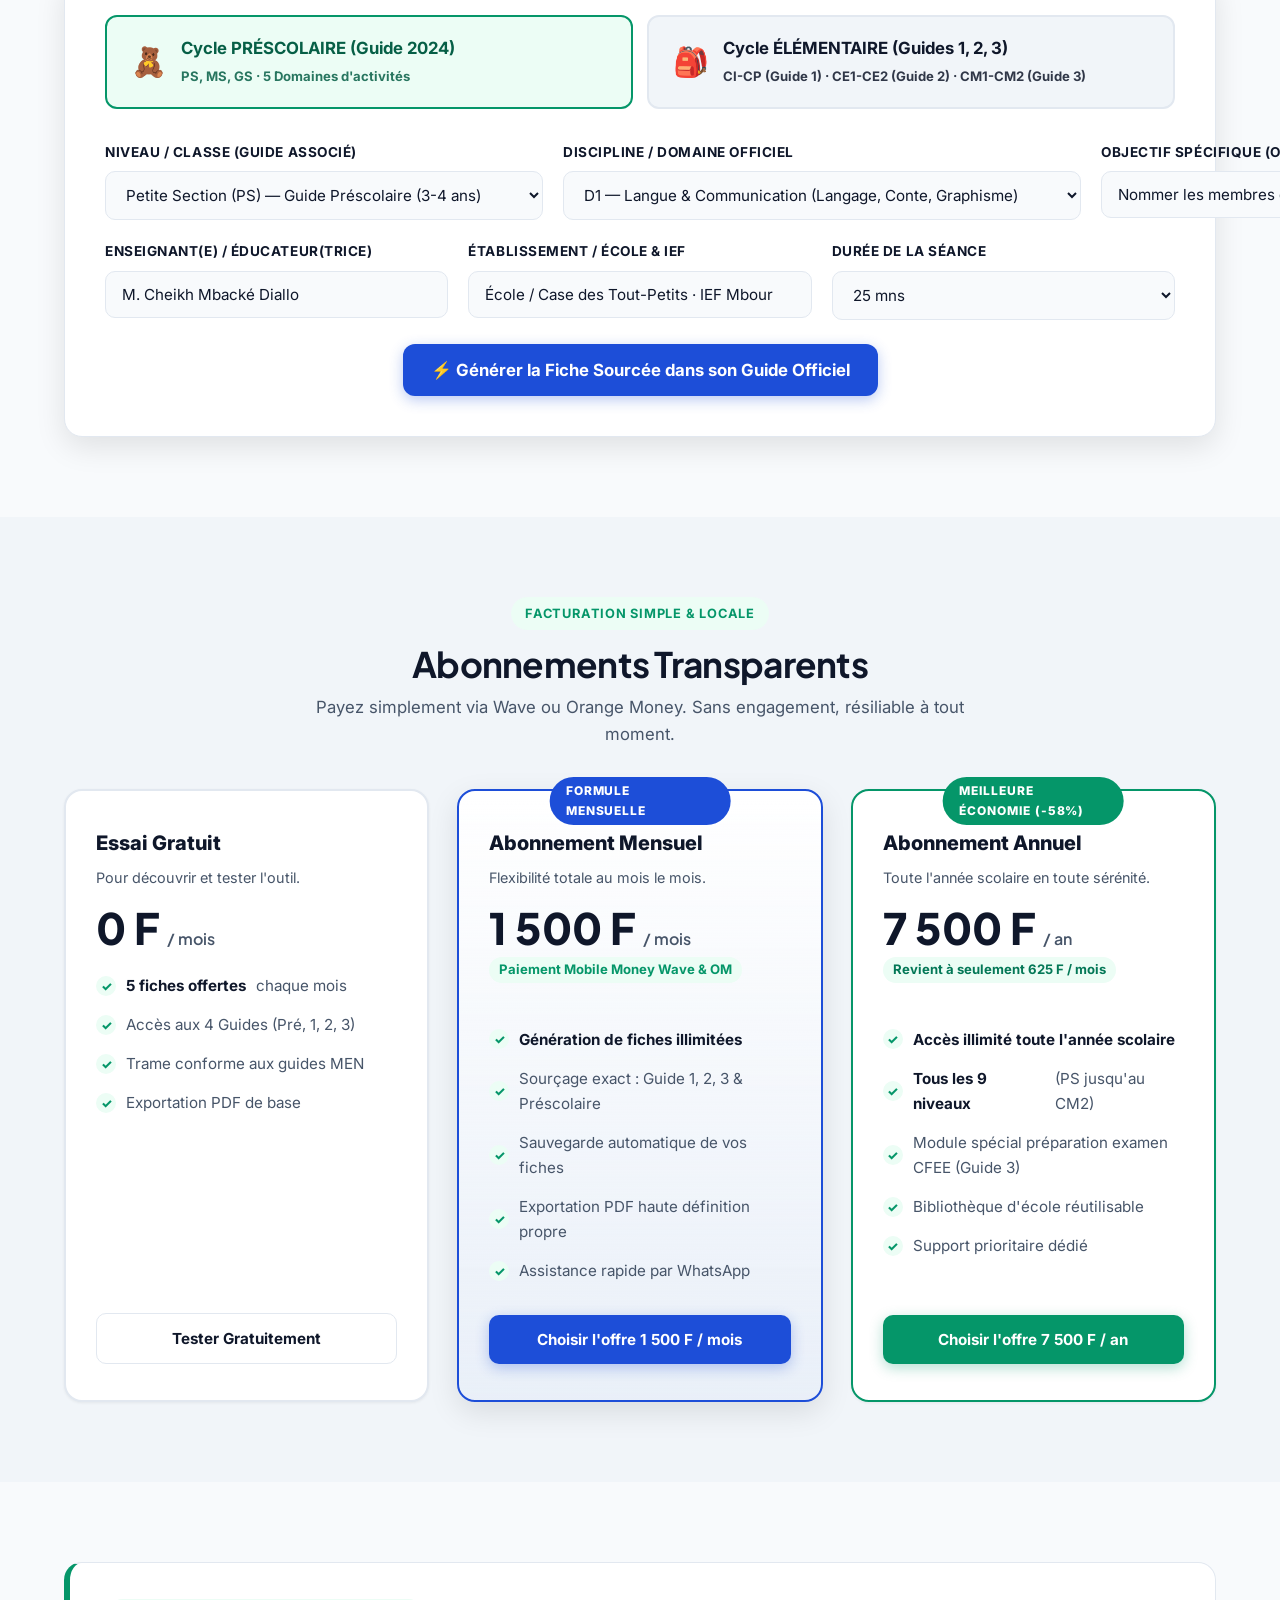
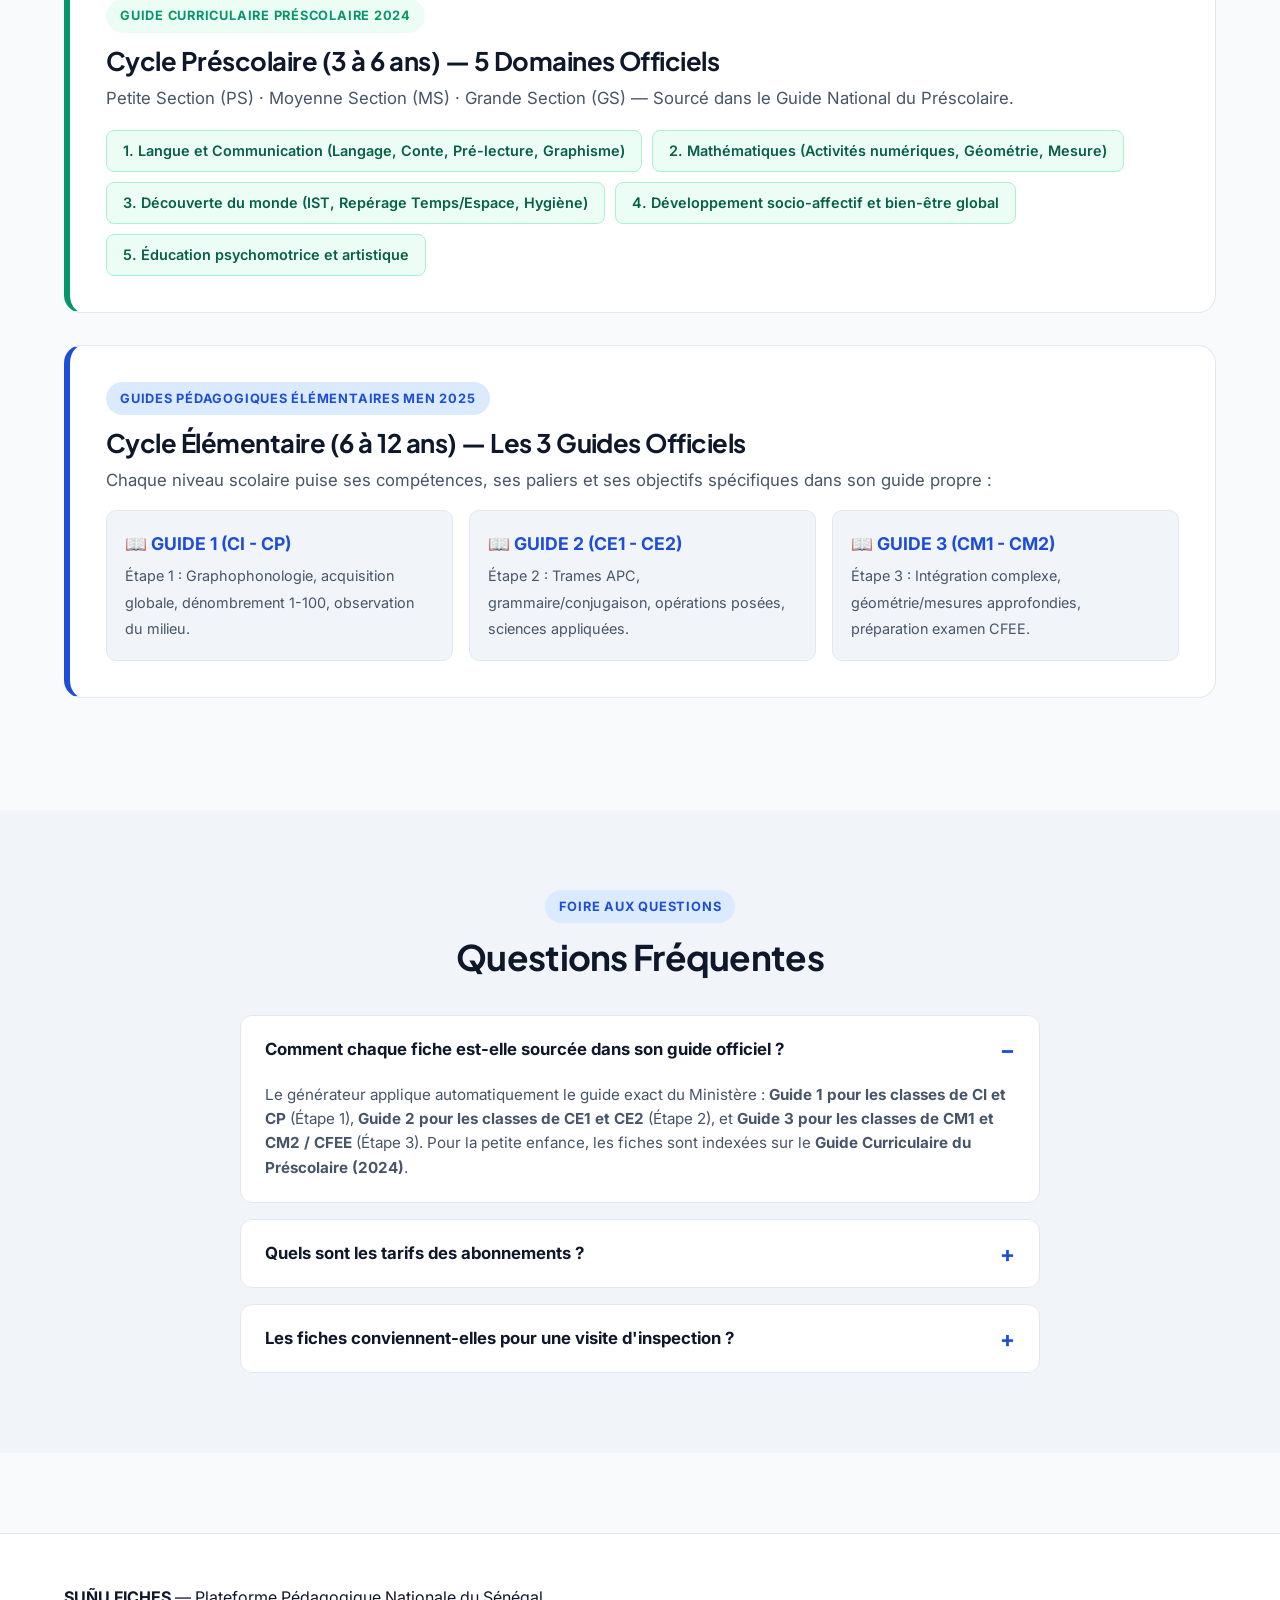
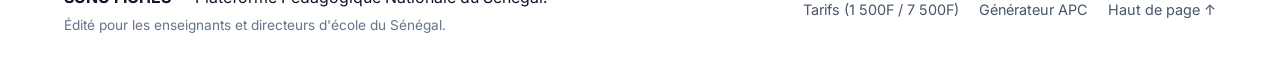
==== commit d7668946: "sourcage-guide1-ci-cp-guide2-ce1-ce2-guide3-cm1-cm2" ====
--- a/sunu-fiches-landing.html
+++ b/sunu-fiches-landing.html
@@ -4,7 +4,7 @@
 <meta charset="UTF-8">
 <meta name="viewport" content="width=device-width, initial-scale=1">
 <title>SUÑU FICHES — Plateforme N°1 de Fiches Pédagogiques au Sénégal</title>
-<meta name="description" content="Générateur professionnel de fiches pédagogiques APC conformes aux guides officiels du MEN sénégalais (Préscolaire 2024 & Élémentaire 2025). Cahier de préparation en encre bleu et rouge, export PDF, mode sombre/clair.">
+<meta name="description" content="Générateur professionnel de fiches pédagogiques APC conformes aux guides officiels du MEN sénégalais : Guide 1 (CI-CP), Guide 2 (CE1-CE2), Guide 3 (CM1-CM2) et Guide Préscolaire (2024).">
 
 <!-- Google Fonts: Inter pour l'interface pro + Kalam & Caveat pour l'écriture stylo plume/bille authentique -->
 <link rel="preconnect" href="https://fonts.googleapis.com">
@@ -523,7 +523,7 @@
     <nav class="nav" aria-label="Navigation principale">
       <a href="#generateur">Générateur APC</a>
       <a href="#niveaux-prescolaire">Préscolaire (2024)</a>
-      <a href="#niveaux-elementaire">Élémentaire (2025)</a>
+      <a href="#niveaux-elementaire">Élémentaire (Guides 1, 2, 3)</a>
       <a href="#tarifs">Tarifs (1500F/7500F)</a>
       <a href="#faq">FAQ</a>
     </nav>
@@ -546,14 +546,14 @@
     <div class="hero__grid">
       <div>
         <div class="hero__badge-row">
-          <span class="badge badge--green">Guides Officiels MEN</span>
-          <span class="badge badge--primary">Préscolaire 2024 &amp; Élémentaire 2025</span>
-        </div>
-
-        <h1>Le cahier de préparation des enseignants, <em>rédigé en 2 minutes.</em></h1>
+          <span class="badge badge--green">Guides 1, 2, 3 &amp; Préscolaire</span>
+          <span class="badge badge--primary">Guides Officiels MEN Sénégal</span>
+        </div>
+
+        <h1>Le cahier de préparation des enseignants, <em>sourcé dans chaque guide officiel.</em></h1>
 
         <p class="hero__desc">
-          Générez instantanément des fiches pédagogiques impeccables et <strong>100% cohérentes avec la discipline choisie</strong> (Mathématiques, Français, Sciences, Préscolaire...). Présentation authentique en <strong>stylo bleu et rouge</strong> sur papier blanc réglé.
+          Chaque fiche générée prend fidèlement ses sources dans son guide de référence : <strong>Guide 1 pour CI-CP</strong>, <strong>Guide 2 pour CE1-CE2</strong>, <strong>Guide 3 pour CM1-CM2</strong> et le <strong>Guide Préscolaire (2024)</strong>.
         </p>
 
         <div class="hero__cta-group">
@@ -567,20 +567,22 @@
         </div>
       </div>
 
-      <!-- APERÇU CAHIER DE PRÉPARATION (EXEMPLE MATHÉMATIQUES PARFAITEMENT COHÉRENT) -->
+      <!-- APERÇU CAHIER DE PRÉPARATION (EXEMPLE GUIDE 2 - CE2 MATHÉMATIQUES) -->
       <div class="cahier-preview">
         <div class="cahier-paper">
           <div class="cahier-head">
             <div>
               <div class="cahier-titre">CAHIER DE PRÉPARATION PÉDAGOGIQUE</div>
-              <small style="color: var(--stylo-bleu); font-weight: 700; font-family: var(--font-heading);">RÉPUBLIQUE DU SÉNÉGAL · MINISTÈRE DE L'ÉDUCATION NATIONALE</small>
+              <small style="color: var(--stylo-bleu); font-weight: 700; font-family: var(--font-heading);">
+                RÉPUBLIQUE DU SÉNÉGAL · MEN · GUIDE 2 (CE1 - CE2)
+              </small>
             </div>
-            <div class="cahier-tag">Guide 2024 / 2025</div>
+            <div class="cahier-tag">GUIDE PÉDAGOGIQUE 2</div>
           </div>
 
           <div class="cahier-meta-grid">
             <div class="cahier-meta-item">
-              <strong>Étape / Classe :</strong> <span>Cours Élémentaire 2 (CE2)</span>
+              <strong>Étape &amp; Classe :</strong> <span>Étape 2 · CE2</span>
             </div>
             <div class="cahier-meta-item">
               <strong>Durée :</strong> <span>45 mns</span>
@@ -589,21 +591,21 @@
               <strong>Discipline :</strong> <span>Mathématiques — Opérations</span>
             </div>
             <div class="cahier-meta-item">
-              <strong>Date :</strong> <span>Séance du jour</span>
+              <strong>Guide Source :</strong> <span>Guide Pédagogique 2 (MEN)</span>
             </div>
           </div>
 
           <div style="margin-bottom: 12px;">
             <span style="color: var(--stylo-rouge); font-weight: 700;">Objectif Spécifique (OS) :</span>
             <p style="color: var(--stylo-bleu); font-family: var(--font-hand); font-size: 1.2rem; font-weight: 700; line-height: 1.35; margin-top: 2px;">
-              Effectuer correctement une multiplication d'un nombre à deux chiffres par un nombre à un chiffre avec retenue.
+              Effectuer correctement une multiplication posée d'un nombre à deux chiffres par un chiffre avec retenue.
             </p>
           </div>
 
           <table class="cahier-table">
             <thead>
               <tr>
-                <th style="width: 25%;">Étapes</th>
+                <th style="width: 25%;">Étapes (Guide 2)</th>
                 <th style="width: 38%;">Activités du Maître</th>
                 <th style="width: 37%;">Activités des Élèves</th>
               </tr>
@@ -615,7 +617,7 @@
                 <td class="content-cell">Écrivent les résultats sur ardoise et analysent le problème de multiplication.</td>
               </tr>
               <tr>
-                <td class="etape-cell">2. Recherche &amp; Découverte</td>
+                <td class="etape-cell">2. Recherche &amp; Manipulation</td>
                 <td class="content-cell">Fait manipuler les bâtonnets de dizaines et unités. Guide la disposition de l'opération en colonnes.</td>
                 <td class="content-cell">Disposent l'opération 24 × 3 en colonnes et calculent d'abord les unités puis les dizaines.</td>
               </tr>
@@ -623,7 +625,7 @@
           </table>
 
           <div class="cahier-eval">
-            <h4>Évaluation &amp; Remédiation Mathématiques (Stylo Rouge)</h4>
+            <h4>Évaluation &amp; Remédiation (Stylo Rouge · Guide 2)</h4>
             <p>Consigne : Pose et effectue individuellement sur ton cahier : 32 × 4 et 45 × 3.</p>
           </div>
         </div>
@@ -636,9 +638,9 @@
 <section class="section" id="generateur">
   <div class="container">
     <div style="text-align: center; max-width: 650px; margin: 0 auto 36px;">
-      <span class="badge badge--primary">Générateur Pédagogique Intelligent</span>
-      <h2 style="font-size: 2.2rem; margin: 12px 0 8px;">Générez votre Fiche 100% Cohérente</h2>
-      <p>Choisissez le cycle et la discipline : l'objectif et les étapes s'adaptent instantanément à la matière.</p>
+      <span class="badge badge--primary">Générateur Conforme aux 4 Guides</span>
+      <h2 style="font-size: 2.2rem; margin: 12px 0 8px;">Générez votre Fiche selon le Guide Dédié</h2>
+      <p>Sélectionnez votre classe : le générateur s'indexe automatiquement sur le <strong>Guide 1</strong> (CI-CP), <strong>Guide 2</strong> (CE1-CE2), <strong>Guide 3</strong> (CM1-CM2) ou le <strong>Guide Préscolaire</strong>.</p>
     </div>
 
     <div class="generator-wrapper">
@@ -647,7 +649,7 @@
         <div class="cycle-card active-pre" id="cardPre" onclick="setCycle('pre')">
           <div class="cycle-icon">🧸</div>
           <div class="cycle-info">
-            <strong>Cycle PRÉSCOLAIRE (Guides 2024)</strong>
+            <strong>Cycle PRÉSCOLAIRE (Guide 2024)</strong>
             <small>PS, MS, GS · 5 Domaines d'activités</small>
           </div>
         </div>
@@ -655,8 +657,8 @@
         <div class="cycle-card" id="cardElem" onclick="setCycle('elem')">
           <div class="cycle-icon">🎒</div>
           <div class="cycle-info">
-            <strong>Cycle ÉLÉMENTAIRE (Guides 2025)</strong>
-            <small>CI, CP, CE1, CE2, CM1, CM2 · 3 Étapes APC</small>
+            <strong>Cycle ÉLÉMENTAIRE (Guides 1, 2, 3)</strong>
+            <small>CI-CP (Guide 1) · CE1-CE2 (Guide 2) · CM1-CM2 (Guide 3)</small>
           </div>
         </div>
       </div>
@@ -665,8 +667,8 @@
       <form id="ficheForm">
         <div class="form-grid-3">
           <div class="form-field">
-            <label for="fLevel">Niveau / Classe</label>
-            <select id="fLevel" class="form-input"></select>
+            <label for="fLevel">Niveau / Classe (Guide Associé)</label>
+            <select id="fLevel" class="form-input" onchange="onLevelChanged()"></select>
           </div>
 
           <div class="form-field">
@@ -706,7 +708,7 @@
 
         <div style="text-align: center; margin-top: 24px;">
           <button type="submit" class="btn btn--primary btn--lg">
-            ⚡ Générer la Fiche Spécifique au Format Cahier
+            ⚡ Générer la Fiche Sourcée dans son Guide Officiel
           </button>
         </div>
       </form>
@@ -714,7 +716,7 @@
       <!-- FICHE GÉNÉRÉE EN SORTIE (STYLE CAHIER AUTHENTIQUE SUR FOND BLANC) -->
       <div id="outputContainer" style="display: none; margin-top: 40px;">
         <div style="display: flex; justify-content: space-between; align-items: center; margin-bottom: 20px; flex-wrap: gap; gap: 12px;" class="no-print">
-          <h3 style="font-size: 1.4rem; color: var(--text-main);">📄 Votre Fiche Pédagogique Prête</h3>
+          <h3 style="font-size: 1.4rem; color: var(--text-main);">📄 Votre Fiche Pédagogique Sourcée</h3>
           <div style="display: flex; gap: 10px;">
             <button class="btn btn--primary" onclick="window.print()">🖨️ Imprimer / PDF A4</button>
             <button class="btn btn--outline" onclick="copyFiche()">📋 Copier le texte</button>
@@ -749,7 +751,7 @@
           <div class="price-amount">0 F <span>/ mois</span></div>
           <ul class="price-features">
             <li><span class="check-icon">✓</span> <strong>5 fiches offertes</strong> chaque mois</li>
-            <li><span class="check-icon">✓</span> Accès Préscolaire &amp; Élémentaire</li>
+            <li><span class="check-icon">✓</span> Accès aux 4 Guides (Pré, 1, 2, 3)</li>
             <li><span class="check-icon">✓</span> Trame conforme aux guides MEN</li>
             <li><span class="check-icon">✓</span> Exportation PDF de base</li>
           </ul>
@@ -767,7 +769,7 @@
           <span class="price-saving">Paiement Mobile Money Wave &amp; OM</span>
           <ul class="price-features">
             <li><span class="check-icon">✓</span> <strong>Génération de fiches illimitées</strong></li>
-            <li><span class="check-icon">✓</span> Cahier encre bleu &amp; rouge officiel</li>
+            <li><span class="check-icon">✓</span> Sourçage exact : Guide 1, 2, 3 &amp; Préscolaire</li>
             <li><span class="check-icon">✓</span> Sauvegarde automatique de vos fiches</li>
             <li><span class="check-icon">✓</span> Exportation PDF haute définition propre</li>
             <li><span class="check-icon">✓</span> Assistance rapide par WhatsApp</li>
@@ -787,7 +789,7 @@
           <ul class="price-features">
             <li><span class="check-icon">✓</span> <strong>Accès illimité toute l'année scolaire</strong></li>
             <li><span class="check-icon">✓</span> <strong>Tous les 9 niveaux</strong> (PS jusqu'au CM2)</li>
-            <li><span class="check-icon">✓</span> Module spécial préparation CFEE</li>
+            <li><span class="check-icon">✓</span> Module spécial préparation examen CFEE (Guide 3)</li>
             <li><span class="check-icon">✓</span> Bibliothèque d'école réutilisable</li>
             <li><span class="check-icon">✓</span> Support prioritaire dédié</li>
           </ul>
@@ -804,8 +806,8 @@
     <!-- PRÉSCOLAIRE 2024 -->
     <div class="curric-card" style="border-left: 6px solid #059669;">
       <span class="badge badge--green">Guide Curriculaire Préscolaire 2024</span>
-      <h3 style="font-size: 1.6rem; margin: 12px 0 8px;">1. Cycle Préscolaire (3 à 6 ans) — 5 Domaines Officiels</h3>
-      <p>Sections : Petite Section (PS) · Moyenne Section (MS) · Grande Section (GS).</p>
+      <h3 style="font-size: 1.6rem; margin: 12px 0 8px;">Cycle Préscolaire (3 à 6 ans) — 5 Domaines Officiels</h3>
+      <p>Petite Section (PS) · Moyenne Section (MS) · Grande Section (GS) — Sourcé dans le Guide National du Préscolaire.</p>
       <div class="domains-list">
         <span class="domain-tag domain-tag--pre">1. Langue et Communication (Langage, Conte, Pré-lecture, Graphisme)</span>
         <span class="domain-tag domain-tag--pre">2. Mathématiques (Activités numériques, Géométrie, Mesure)</span>
@@ -815,17 +817,25 @@
       </div>
     </div>
 
-    <!-- ÉLÉMENTAIRE 2025 -->
+    <!-- ÉLÉMENTAIRE GUIDES 1, 2, 3 -->
     <div class="curric-card" id="niveaux-elementaire" style="border-left: 6px solid #1D4ED8;">
-      <span class="badge badge--primary">Guide Curriculaire Élémentaire 2025</span>
-      <h3 style="font-size: 1.6rem; margin: 12px 0 8px;">2. Cycle Élémentaire (6 à 12 ans) — 6 Classes / 3 Étapes</h3>
-      <p>Étape 1 (CI-CP) · Étape 2 (CE1-CE2) · Étape 3 (CM1-CM2 &amp; Examen CFEE).</p>
-      <div class="domains-list">
-        <span class="domain-tag domain-tag--elem">1. Langue et Communication (Lecture, Grammaire, Conjugaison, Production d'écrits)</span>
-        <span class="domain-tag domain-tag--elem">2. Mathématiques (Numération, Opérations, Mesures, Géométrie, Problèmes)</span>
-        <span class="domain-tag domain-tag--elem">3. Sciences et Vie Sociale - ESVS (Histoire, Géographie, Sciences)</span>
-        <span class="domain-tag domain-tag--elem">4. Éducation au Développement Durable - EDD</span>
-        <span class="domain-tag domain-tag--elem">5. EPSA (Dessin, Chant, EPS)</span>
+      <span class="badge badge--primary">Guides Pédagogiques Élémentaires MEN 2025</span>
+      <h3 style="font-size: 1.6rem; margin: 12px 0 8px;">Cycle Élémentaire (6 à 12 ans) — Les 3 Guides Officiels</h3>
+      <p style="margin-bottom: 14px;">Chaque niveau scolaire puise ses compétences, ses paliers et ses objectifs spécifiques dans son guide propre :</p>
+      
+      <div style="display: grid; grid-template-columns: repeat(3, 1fr); gap: 16px; margin-top: 16px;">
+        <div style="background: var(--bg-card-subtle); padding: 18px; border-radius: 10px; border: 1px solid var(--border-color);">
+          <strong style="color: #1D4ED8; display: block; font-size: 1.1rem; margin-bottom: 4px;">📖 GUIDE 1 (CI - CP)</strong>
+          <span style="font-size: 0.9rem; color: var(--text-muted);">Étape 1 : Graphophonologie, acquisition globale, dénombrement 1-100, observation du milieu.</span>
+        </div>
+        <div style="background: var(--bg-card-subtle); padding: 18px; border-radius: 10px; border: 1px solid var(--border-color);">
+          <strong style="color: #1D4ED8; display: block; font-size: 1.1rem; margin-bottom: 4px;">📖 GUIDE 2 (CE1 - CE2)</strong>
+          <span style="font-size: 0.9rem; color: var(--text-muted);">Étape 2 : Trames APC, grammaire/conjugaison, opérations posées, sciences appliquées.</span>
+        </div>
+        <div style="background: var(--bg-card-subtle); padding: 18px; border-radius: 10px; border: 1px solid var(--border-color);">
+          <strong style="color: #1D4ED8; display: block; font-size: 1.1rem; margin-bottom: 4px;">📖 GUIDE 3 (CM1 - CM2)</strong>
+          <span style="font-size: 0.9rem; color: var(--text-muted);">Étape 3 : Intégration complexe, géométrie/mesures approfondies, préparation examen CFEE.</span>
+        </div>
       </div>
     </div>
   </div>
@@ -841,9 +851,9 @@
 
     <div class="faq-box">
       <div class="faq-item is-open">
-        <button class="faq-question">Comment fonctionne la présentation stylo bleu et rouge ?</button>
+        <button class="faq-question">Comment chaque fiche est-elle sourcée dans son guide officiel ?</button>
         <div class="faq-answer">
-          Le document généré imite exactement l'écriture manuelle d'un cahier de préparation physique : les titres, sous-titres, étapes et remarques d'évaluation sont écrits en stylo rouge, tandis que les contenus pédagogiques et activités des élèves sont rédigés en stylo bleu sur une feuille blanche à lignes réglées avec marge.
+          Le générateur applique automatiquement le guide exact du Ministère : <strong>Guide 1 pour les classes de CI et CP</strong> (Étape 1), <strong>Guide 2 pour les classes de CE1 et CE2</strong> (Étape 2), et <strong>Guide 3 pour les classes de CM1 et CM2 / CFEE</strong> (Étape 3). Pour la petite enfance, les fiches sont indexées sur le <strong>Guide Curriculaire du Préscolaire (2024)</strong>.
         </div>
       </div>
 
@@ -855,9 +865,9 @@
       </div>
 
       <div class="faq-item">
-        <button class="faq-question">Les étapes de la fiche sont-elles adaptées à la matière choisie ?</button>
+        <button class="faq-question">Les fiches conviennent-elles pour une visite d'inspection ?</button>
         <div class="faq-answer">
-          Oui, à 100% ! Une fiche de <strong>Mathématiques</strong> intègre le calcul mental, la manipulation concrète de données et la technique opératoire ; une fiche de <strong>Français</strong> intègre le corpus de phrases, le repérage et la règle de grammaire ; une fiche de <strong>Sciences (ESVS)</strong> applique la démarche d'investigation et d'expérimentation.
+          Absolument. La mention expresse du guide officiel (Guide 1, Guide 2 ou Guide 3), du palier et de l'objectif d'apprentissage garantit une conformité totale avec les exigences de l'inspection académique.
         </div>
       </div>
     </div>
@@ -880,7 +890,7 @@
   </div>
 </footer>
 
-<!-- SCRIPT LOGIQUE : MODE SOMBRE / CLAIR & MOTEUR APC AVEC DÉMARCHES DISCIPLINAIRES -->
+<!-- SCRIPT LOGIQUE : SOURÇAGE OFFICIEL GUIDE 1 (CI-CP), GUIDE 2 (CE1-CE2), GUIDE 3 (CM1-CM2) & PRÉSCOLAIRE -->
 <script>
 // 1. GESTION DU THÈME SOMBRE / CLAIR
 const themeToggleBtn = document.getElementById('themeToggleBtn');
@@ -902,190 +912,170 @@
 
 initTheme();
 
-// 2. BASE DE DONNÉES PÉDAGOGIQUES DISCIPLINAIRES (PRÉSCOLAIRE & ÉLÉMENTAIRE)
-const cardPre = document.getElementById('cardPre');
-const cardElem = document.getElementById('cardElem');
-const fLevel = document.getElementById('fLevel');
-const fDiscipline = document.getElementById('fDiscipline');
-const fOS = document.getElementById('fOS');
-
-let currentCycle = 'pre';
-
-const DISCIPLINE_DATA = {
-  // PRÉSCOLAIRE (5 DOMAINES 2024)
-  "D1 — Langue & Communication": {
-    os: "Nommer les membres de sa famille en montrant leur image sur l'album de classe.",
-    materiel: "Album photo de la classe, marottes, images séquentielles, comptine 'Ma Famille'.",
-    evalConsigne: "Montre l'image de papa / maman et dis son nom clairement.",
-    steps: [
-      { etape: "1. Regroupement & Motivation", maitre: "Rassemble les enfants en cercle. Entonne la comptine 'Ma Famille' et montre les marottes.", eleves: "Chantent la comptine en chœur, nomment les marottes et écoutent l'histoire." },
-      { etape: "2. Manipulation & Exploration", maitre: "Fait passer l'album de photos. Pose des questions : « Qui est sur cette photo ? Que fait-il ? ».", eleves: "Pointent du doigt, reconnaissent les visages et s'expriment spontanément." },
-      { etape: "3. Jeu Guidé & Expression", maitre: "Invite chaque enfant à présenter une image en formulant : « Voici mon papa / ma maman ».", eleves: "Formulent la phrase modèle en montrant leur marotte au groupe." },
-      { etape: "4. Évaluation & Rangement", maitre: "Vérifie individuellement l'association nom-image. Invite au rangement ordonné des bacs.", eleves: "Montrent l'image demandée puis rangent le matériel dans le coin langage." }
-    ]
+// 2. MAPPING GUIDE 1 (CI-CP), GUIDE 2 (CE1-CE2), GUIDE 3 (CM1-CM2), GUIDE PRÉSCOLAIRE
+const GUIDE_CONFIG = {
+  // PRÉSCOLAIRE (GUIDE 2024)
+  "PS": { guideName: "GUIDE DU PRÉSCOLAIRE (MEN 2024)", etape: "Petite Section (3-4 ans)", sourceRef: "Guide Curriculaire National du Préscolaire — Domaine D1 à D5" },
+  "MS": { guideName: "GUIDE DU PRÉSCOLAIRE (MEN 2024)", etape: "Moyenne Section (4-5 ans)", sourceRef: "Guide Curriculaire National du Préscolaire — Domaine D1 à D5" },
+  "GS": { guideName: "GUIDE DU PRÉSCOLAIRE (MEN 2024)", etape: "Grande Section (5-6 ans)", sourceRef: "Guide Curriculaire National du Préscolaire — Domaine D1 à D5" },
+
+  // GUIDE 1 (CI - CP : ÉTAPE 1)
+  "CI": { guideName: "GUIDE PÉDAGOGIQUE 1 (MEN 2025)", etape: "Étape 1 · Cours d'Initiation (CI)", sourceRef: "Guide Pédagogique 1 — Enseignement Élémentaire Étape 1 (CI - CP)" },
+  "CP": { guideName: "GUIDE PÉDAGOGIQUE 1 (MEN 2025)", etape: "Étape 1 · Cours Préparatoire (CP)", sourceRef: "Guide Pédagogique 1 — Enseignement Élémentaire Étape 1 (CI - CP)" },
+
+  // GUIDE 2 (CE1 - CE2 : ÉTAPE 2)
+  "CE1": { guideName: "GUIDE PÉDAGOGIQUE 2 (MEN 2025)", etape: "Étape 2 · Cours Élémentaire 1 (CE1)", sourceRef: "Guide Pédagogique 2 — Enseignement Élémentaire Étape 2 (CE1 - CE2)" },
+  "CE2": { guideName: "GUIDE PÉDAGOGIQUE 2 (MEN 2025)", etape: "Étape 2 · Cours Élémentaire 2 (CE2)", sourceRef: "Guide Pédagogique 2 — Enseignement Élémentaire Étape 2 (CE1 - CE2)" },
+
+  // GUIDE 3 (CM1 - CM2 : ÉTAPE 3)
+  "CM1": { guideName: "GUIDE PÉDAGOGIQUE 3 (MEN 2025)", etape: "Étape 3 · Cours Moyen 1 (CM1)", sourceRef: "Guide Pédagogique 3 — Enseignement Élémentaire Étape 3 (CM1 - CM2)" },
+  "CM2": { guideName: "GUIDE PÉDAGOGIQUE 3 (MEN 2025)", etape: "Étape 3 · Cours Moyen 2 (CM2 / Examen CFEE)", sourceRef: "Guide Pédagogique 3 — Enseignement Élémentaire Étape 3 (CM1 - CM2 & CFEE)" }
+};
+
+// 3. OBJECTIFS ET ÉTAPES SPÉCIFIQUES PAR GUIDE ET DISCIPLINE
+const PEDAGOGICAL_DATABASE = {
+  // PRÉSCOLAIRE
+  "pre": {
+    "D1 — Langue & Communication": {
+      os: "Nommer les membres de sa famille en montrant leur image sur l'album de classe.",
+      materiel: "Album photo de la classe, marottes, images séquentielles, comptine 'Ma Famille'.",
+      evalConsigne: "Montre l'image de papa / maman et dis son nom clairement.",
+      steps: [
+        { etape: "1. Regroupement & Motivation", maitre: "Rassemble les enfants en cercle. Entonne la comptine 'Ma Famille' et montre les marottes.", eleves: "Chantent la comptine en chœur, nomment les marottes et écoutent l'histoire." },
+        { etape: "2. Manipulation & Exploration", maitre: "Fait passer l'album de photos. Pose des questions : « Qui est sur cette photo ? Que fait-il ? ».", eleves: "Pointent du doigt, reconnaissent les visages et s'expriment spontanément." },
+        { etape: "3. Jeu Guidé & Expression", maitre: "Invite chaque enfant à présenter une image en formulant : « Voici mon papa / ma maman ».", eleves: "Formulent la phrase modèle en montrant leur marotte au groupe." },
+        { etape: "4. Évaluation & Rangement", maitre: "Vérifie individuellement l'association nom-image. Invite au rangement ordonné des bacs.", eleves: "Montrent l'image demandée puis rangent le matériel dans le coin langage." }
+      ]
+    },
+    "D2 — Mathématiques": {
+      os: "Dénombrer et constituer une collection de 1 à 5 objets concrets.",
+      materiel: "Bouchons de bouteilles, perles, barquettes, boîtes à nombres, jetons de couleur.",
+      evalConsigne: "Mets exactement 4 bouchons dans la barquette rouge.",
+      steps: [
+        { etape: "1. Regroupement & Motivation", maitre: "Présente le coffre aux trésors et fait compter collectivement sur les doigts de 1 à 5.", eleves: "Lèvent les doigts correspondants et scandent les nombres 1, 2, 3, 4, 5." },
+        { etape: "2. Manipulation Libre", maitre: "Distribue les barquettes de bouchons. Laisse manipuler et aligner librement.", eleves: "Touchent, empilent, comparent les tas et comptent spontanément." },
+        { etape: "3. Jeu Dirigé / Structuration", maitre: "Donne la consigne : « Remplir la boîte avec autant de bouchons que de points sur la carte ».", eleves: "Comptent les points (ex: 3), prennent 3 bouchons un à un et les déposent." },
+        { etape: "4. Évaluation & Validation", maitre: "Vérifie le comptage un par un avec chaque enfant : « Compte pour moi ».", eleves: "Pointent chaque objet en énonçant la suite numérique exacte." }
+      ]
+    },
+    "D3 — Découverte du monde": {
+      os: "Distinguer les objets lourds et légers par la pesée manuelle et la balance.",
+      materiel: "Plumes, cailloux, morceaux de bois, éponges, balance à plateaux.",
+      evalConsigne: "Trie les objets dans le panier 'Lourd' ou 'Léger'.",
+      steps: [
+        { etape: "1. Motivation & Découverte", maitre: "Montre un gros caillou et une plume. Demande d'anticiper le poids.", eleves: "Observent, touchent et émettent des prédictions (lourd / léger)." },
+        { etape: "2. Expérimentation Sensorielle", maitre: "Fait soupeser un objet dans chaque main (bras tendus comme une balance).", eleves: "Soupèsent les objets réels et ressentent la différence de poids." },
+        { etape: "3. Vérification sur la Balance", maitre: "Place les objets sur la balance à plateaux et fait observer le plateau qui descend.", eleves: "Constatent que le côté lourd descend et verbalisent le résultat." },
+        { etape: "4. Évaluation & Synthèse", maitre: "Demande de classer 3 objets du plus léger au plus lourd.", eleves: "Placent les objets dans l'ordre croissant de masse." }
+      ]
+    },
+    "D4 — Développement socio-affectif": {
+      os: "Exprimer ses émotions et respecter les règles de partage pendant les jeux d'équipe.",
+      materiel: "Cartes des émotions (joie, tristesse, colère), miroir, ballons partagés.",
+      evalConsigne: "Passe le ballon à ton camarade avec un mot gentil.",
+      steps: [
+        { etape: "1. Regroupement & Écoute", maitre: "Raconte une courte saynète sur deux enfants qui veulent le même jouet.", eleves: "Écoutent attentivement et identifient les émotions des personnages." },
+        { etape: "2. Jeu de Rôle", maitre: "Fait mimer l'expression du visage heureux lors du partage d'un jeu.", eleves: "Miment les émotions devant le miroir et partagent le matériel." },
+        { etape: "3. Règle de Vie Collective", maitre: "Formalise la règle d'or : « On attend son tour et on prête avec le sourire ».", eleves: "Répètent la règle et l'appliquent lors du jeu de ballon." },
+        { etape: "4. Clôture & Valorisation", maitre: "Félicite les comportements d'entraide observés pendant la séance.", eleves: "S'applaudissent mutuellement et se donnent la main." }
+      ]
+    },
+    "D5 — Éducation psychomotrice & artistique": {
+      os: "Sauter à cloche-pied par-dessus 3 obstacles bas en gardant son équilibre.",
+      materiel: "Cerceaux au sol, lattes en mousse, plots colorés, musique rythmée.",
+      evalConsigne: "Franchis le parcours à cloche-pied sans poser le deuxième pied.",
+      steps: [
+        { etape: "1. Échauffement Ludique", maitre: "Met la musique et invite à trottiner comme des petits lapins puis à s'arrêter au signal.", eleves: "Courent dans l'espace, s'arrêtent au coup de sifflet et s'étirent." },
+        { etape: "2. Exploration du Parcours", maitre: "Démontre le saut à cloche-pied au-dessus des lattes en mousse.", eleves: "Observent attentivement et essaient d'abord sur un pied statique." },
+        { etape: "3. Atelier Guidé", maitre: "Fait passer les enfants un par un sur la ligne d'obstacles en sécurisant la réception.", eleves: "Franchissent les 3 obstacles successivement sur le pied d'appui." },
+        { etape: "4. Retour au Calme", maitre: "Baisse l'intensité sonore et guide des respirations lentes allongés sur le tapis.", eleves: "S'allongent, inspirent profondément et se détendent." }
+      ]
+    }
   },
-  "D2 — Mathématiques": {
-    os: "Dénombrer et constituer une collection de 1 à 5 objets concrets.",
-    materiel: "Bouchons de bouteilles, perles, barquettes, boîtes à nombres, jetons de couleur.",
-    evalConsigne: "Mets exactement 4 bouchons dans la barquette rouge.",
-    steps: [
-      { etape: "1. Regroupement & Motivation", maitre: "Présente le coffre aux trésors et fait compter collectivement sur les doigts de 1 à 5.", eleves: "Lèvent les doigts correspondants et scandent les nombres 1, 2, 3, 4, 5." },
-      { etape: "2. Manipulation Libre", maitre: "Distribue les barquettes de bouchons. Laisse manipuler et aligner librement.", eleves: "Touchent, empilent, comparent les tas et comptent spontanément." },
-      { etape: "3. Jeu Dirigé / Structuration", maitre: "Donne la consigne : « Remplir la boîte avec autant de bouchons que de points sur la carte ».", eleves: "Comptent les points (ex: 3), prennent 3 bouchons un à un et les déposent." },
-      { etape: "4. Évaluation & Validation", maitre: "Vérifie le comptage un par un avec chaque enfant : « Compte pour moi ».", eleves: "Pointent chaque objet en énonçant la suite numérique exacte." }
-    ]
+
+  // GUIDE 1 (CI - CP : ÉTAPE 1)
+  "guide1": {
+    "Mathématiques — Opérations": {
+      os: "Effectuer une addition simple sans retenue de deux nombres entiers inférieurs à 20 (Guide 1).",
+      materiel: "Bûchettes, capsules, tableau de numération, ardoises individuelles.",
+      evalConsigne: "Calcule sur ton ardoise : 7 + 5 = ... et 12 + 4 = ...",
+      steps: [
+        { etape: "1. Calcul Mental / Révision (Guide 1)", maitre: "Fait compter de 1 en 1 jusqu'à 20. Présente la situation : « Moussa a 8 billes, Fatou lui donne 4 billes ».", eleves: "Comptent sur ardoise et identifient l'opération d'ajout." },
+        { etape: "2. Manipulation Concrète", maitre: "Fait assembler les tas de bûchettes (8 bûchettes et 4 bûchettes) et fait surcompter.", eleves: "Manipulent les bûchettes, mettent ensemble et comptent le total (12 bûchettes)." },
+        { etape: "3. Trace Écrite / Écriture Mathématique", maitre: "Écrit l'égalité au tableau : 8 + 4 = 12. Guide l'écriture du signe + et =.", eleves: "Recopient l'égalité mathématique sur leur ardoise et cahier." },
+        { etape: "4. Évaluation Individuelle", maitre: "Donne 3 additions simples à résoudre en autonomie.", eleves: "Calculent individuellement sur leur cahier de devoirs." }
+      ]
+    },
+    "Langue & Comm. — Lecture": {
+      os: "Isoler le phonème [a] à l'oral et l'associer à sa graphie 'a' en minuscule et majuscule (Guide 1).",
+      materiel: "Tableau de sons, étiquettes images (ananas, avion, arbre), ardoises.",
+      evalConsigne: "Entoure la lettre 'a' dans les 3 mots écrits sur ton ardoise.",
+      steps: [
+        { etape: "1. Discrimination Auditive (Guide 1)", maitre: "Fait réciter la comptine du son [a]. Demande : « Quel son chante dans Ananas, Avion, Ami ? ».", eleves: "Répètent la comptine et frappent dans les mains quand ils entendent le son [a]." },
+        { etape: "2. Discrimination Visuelle", maitre: "Présente la lettre 'a' au tableau sous ses 4 formes (scripte et cursive).", eleves: "Repèrent la lettre 'a' parmi d'autres lettres et viennent la montrer au tableau." },
+        { etape: "3. Graphisme & Écriture", maitre: "Décompose le tracé de la lettre 'a' dans l'espace puis au tableau.", eleves: "Tracent la lettre 'a' dans l'air avec le doigt, puis sur l'ardoise quadrillée." },
+        { etape: "4. Évaluation & Lecture", maitre: "Fait lire des syllabes simples : ba, ma, la, ta.", eleves: "Lisent les syllabes à haute voix sans hésiter." }
+      ]
+    }
   },
-  "D3 — Découverte du monde": {
-    os: "Distinguer les objets lourds et légers par la pesée manuelle et la balance.",
-    materiel: "Plumes, cailloux, morceaux de bois, éponges, balance à plateaux.",
-    evalConsigne: "Trie les objets dans le panier 'Lourd' ou 'Léger'.",
-    steps: [
-      { etape: "1. Motivation & Découverte", maitre: "Montre un gros caillou et une plume. Demande d'anticiper le poids.", eleves: "Observent, touchent et émettent des prédictions (lourd / léger)." },
-      { etape: "2. Expérimentation Sensorielle", maitre: "Fait soupeser un objet dans chaque main (bras tendus comme une balance).", eleves: "Soupèsent les objets réels et ressentent la différence de poids." },
-      { etape: "3. Vérification sur la Balance", maitre: "Place les objets sur la balance à plateaux et fait observer le plateau qui descend.", eleves: "Constatent que le côté lourd descend et verbalisent le résultat." },
-      { etape: "4. Évaluation & Synthèse", maitre: "Demande de classer 3 objets du plus léger au plus lourd.", eleves: "Placent les objets dans l'ordre croissant de masse." }
-    ]
+
+  // GUIDE 2 (CE1 - CE2 : ÉTAPE 2)
+  "guide2": {
+    "Mathématiques — Opérations": {
+      os: "Effectuer correctement une multiplication posée d'un nombre à deux chiffres par un multiplicateur à un chiffre avec retenue (Guide 2).",
+      materiel: "Tableau de numération, ardoises individuelles, bûchettes/bâtonnets, manuel de mathématiques.",
+      evalConsigne: "Pose et effectue sur ton cahier de devoirs : 34 × 4 et 58 × 3.",
+      steps: [
+        { etape: "1. Calcul Mental / Révision (Guide 2)", maitre: "Fait réciter la table de multiplication de 4 et 5 (ex: 4×6, 5×7). Présente le problème : « Le directeur achète 3 cartons de 24 cahiers ».", eleves: "Écrivent les produits sur ardoise (procédé La Martinière), lisent l'énoncé et identifient l'opération nécessaire (24 × 3)." },
+        { etape: "2. Recherche & Manipulation", maitre: "Invite les élèves en groupes à représenter 24 × 3 avec le matériel (2 dizaines 4 unités, 3 fois). Fait poser l'opération en colonnes.", eleves: "Manipulent les bâtonnets (3×4 = 12 unités → 1 dizaine en retenue et 2 unités), posent en colonnes et calculent d'abord les unités puis les dizaines." },
+        { etape: "3. Synthèse & Technique Opératoire", maitre: "Anime la mise en commun au tableau. Formalise la règle : « On multiplie d'abord les unités, on écrit le chiffre des unités et on retient les dizaines ».", eleves: "Exposent leurs démarches, valident la disposition en colonnes et recopient la règle modèle sur leur cahier de cours." },
+        { etape: "4. Évaluation Individuelle", maitre: "Donne 2 opérations d'application sur ardoises et cahiers. Circule pour vérifier le report des retenues.", eleves: "Posent et effectuent individuellement les opérations sans aide. Présentent leurs ardoises pour validation." }
+      ]
+    },
+    "Langue & Comm. — Grammaire": {
+      os: "Identifier et employer correctement le Complément d'Objet Direct (COD) dans des phrases simples (Guide 2).",
+      materiel: "Corpus de phrases au tableau, étiquettes de groupes de mots, ardoises.",
+      evalConsigne: "Souligne le COD dans les phrases 1 et 2 sur ton cahier.",
+      steps: [
+        { etape: "1. Révision / Motivation (Guide 2)", maitre: "Fait rappeler la structure de la phrase minimale (Sujet + Verbe). Présente le corpus : « Fatou prépare le repas. Les élèves nettoient la cour ».", eleves: "Identifient le sujet et le verbe conjugué dans chaque phrase." },
+        { etape: "2. Observation & Questionnement", maitre: "Pose les questions clés : « Fatou prépare QUOI ? » « Les élèves nettoient QUOI ? » Fait observer la place du mot.", eleves: "Répondent « le repas », « la cour » et remarquent que ces groupes complètent directement le verbe." },
+        { etape: "3. Formalisation de la Règle", maitre: "Définit le COD : « C'est un complément qui répond à la question QUI ? ou QUOI ? posée après le verbe. Il ne peut être ni déplacé ni supprimé ».", eleves: "Répètent la règle, donnent des exemples personnels et recopient la synthèse dans le cahier de grammaire." },
+        { etape: "4. Évaluation Individuelle", maitre: "Propose 3 phrases au tableau où les élèves doivent encadrer le verbe et souligner le COD.", eleves: "Exécutent l'exercice individuellement sans aide sur leur ardoise ou cahier." }
+      ]
+    }
   },
-  "D4 — Développement socio-affectif": {
-    os: "Exprimer ses émotions et respecter les règles de partage pendant les jeux d'équipe.",
-    materiel: "Cartes des émotions (joie, tristesse, colère), miroir, ballons partagés.",
-    evalConsigne: "Passe le ballon à ton camarade avec un mot gentil.",
-    steps: [
-      { etape: "1. Regroupement & Écoute", maitre: "Raconte une courte saynète sur deux enfants qui veulent le même jouet.", eleves: "Écoutent attentivement et identifient les émotions des personnages." },
-      { etape: "2. Jeu de Rôle", maitre: "Fait mimer l'expression du visage heureux lors du partage d'un jeu.", eleves: "Miment les émotions devant le miroir et partagent le matériel." },
-      { etape: "3. Règle de Vie Collective", maitre: "Formalise la règle d'or : « On attend son tour et on prête avec le sourire ».", eleves: "Répètent la règle et l'appliquent lors du jeu de ballon." },
-      { etape: "4. Clôture & Valorisation", maitre: "Félicite les comportements d'entraide observés pendant la séance.", eleves: "S'applaudissent mutuellement et se donnent la main." }
-    ]
-  },
-  "D5 — Éducation psychomotrice & artistique": {
-    os: "Sauter à cloche-pied par-dessus 3 obstacles bas en gardant son équilibre.",
-    materiel: "Cerceaux au sol, lattes en mousse, plots colorés, musique rythmée.",
-    evalConsigne: "Franchis le parcours à cloche-pied sans poser le deuxième pied.",
-    steps: [
-      { etape: "1. Échauffement Ludique", maitre: "Met la musique et invite à trottiner comme des petits lapins puis à s'arrêter au signal.", eleves: "Courent dans l'espace, s'arrêtent au coup de sifflet et s'étirent." },
-      { etape: "2. Exploration du Parcours", maitre: "Démontre le saut à cloche-pied au-dessus des lattes en mousse.", eleves: "Observent attentivement et essaient d'abord sur un pied statique." },
-      { etape: "3. Atelier Guidé", maitre: "Fait passer les enfants un par un sur la ligne d'obstacles en sécurisant la réception.", eleves: "Franchissent les 3 obstacles successivement sur le pied d'appui." },
-      { etape: "4. Retour au Calme", maitre: "Baisse l'intensité sonore et guide des respirations lentes allongés sur le tapis.", eleves: "S'allongent, inspirent profondément et se détendent." }
-    ]
-  },
-
-  // ÉLÉMENTAIRE (DISCIPLINES MEN 2025)
-  "Mathématiques — Opérations": {
-    os: "Effectuer correctement une multiplication posée d'un nombre à deux chiffres par un multiplicateur à un chiffre avec retenue.",
-    materiel: "Tableau de numération, ardoises individuelles, bûchettes/bâtonnets, manuel de mathématiques.",
-    evalConsigne: "Pose et effectue sur ton cahier de devoirs : 34 × 4 et 58 × 3.",
-    steps: [
-      { etape: "1. Calcul Mental / Révision", maitre: "Fait réciter la table de multiplication de 4 et 5 (ex: 4×6, 5×7). Présente le problème : « Le directeur achète 3 cartons de 24 cahiers ».", eleves: "Écrivent les produits sur ardoise (procédé La Martinière), lisent l'énoncé et identifient l'opération nécessaire (24 × 3)." },
-      { etape: "2. Recherche & Manipulation", maitre: "Invite les élèves en groupes à représenter 24 × 3 avec le matériel (2 dizaines 4 unités, 3 fois). Fait poser l'opération en colonnes.", eleves: "Manipulent les bâtonnets (3×4 = 12 unités → 1 dizaine en retenue et 2 unités), posent en colonnes et calculent d'abord les unités puis les dizaines." },
-      { etape: "3. Synthèse & Technique Opératoire", maitre: "Anime la mise en commun au tableau. Formalise la règle : « On multiplie d'abord les unités, on écrit le chiffre des unités et on retient les dizaines ».", eleves: "Exposent leurs démarches, valident la disposition en colonnes et recopient la règle modèle sur leur cahier de cours." },
-      { etape: "4. Évaluation Individuelle", maitre: "Donne 2 opérations d'application sur ardoises et cahiers. Circule pour vérifier le report des retenues.", eleves: "Posent et effectuent individuellement les opérations sans aide. Présentent leurs ardoises pour validation." }
-    ]
-  },
-  "Mathématiques — Géométrie": {
-    os: "Identifier, nommer et tracer un rectangle en respectant ses propriétés géométriques (côtés opposés égaux et 4 angles droits).",
-    materiel: "Règle graduée, équerre, bandes de papier quadrillées, tableau à craie.",
-    evalConsigne: "Trace à la règle et à l'équerre un rectangle de Longueur 6 cm et de largeur 3 cm.",
-    steps: [
-      { etape: "1. Révision / Motivation", maitre: "Présente diverses figures géométriques (carré, triangle, rectangle, cercle). Fait repérer les angles droits à l'équerre.", eleves: "Nomment les formes connues et testent les angles droits avec leur équerre." },
-      { etape: "2. Investigation en Groupes", maitre: "Distribue des silhouettes de rectangles. Demande de mesurer les 4 côtés et de comparer les longueurs opposées.", eleves: "Mesurent à la règle, constatent que deux côtés longs sont égaux et deux côtés courts sont égaux." },
-      { etape: "3. Synthèse & Démarche de Tracé", maitre: "Guide le tracé pas à pas au tableau : 1. Segment L, 2. Angle droit à l'équerre, 3. Segment l, 4. Fermeture.", eleves: "Suivent la démonstration au tableau et formulent les propriétés clés du rectangle." },
-      { etape: "4. Évaluation & Précision", maitre: "Fait exécuter le tracé individuel sur feuille avec cotation précise des dimensions.", eleves: "Tracent le rectangle aux dimensions demandées en vérifiant les angles droits." }
-    ]
-  },
-  "Mathématiques — Résolution de Problèmes": {
-    os: "Résoudre une situation-problème additive/soustractive à deux étapes en identifiant la question intermédiaire.",
-    materiel: "Énoncé imprimé au tableau, schéma de résolution, ardoises.",
-    evalConsigne: "Résous le problème en écrivant la question intermédiaire, le calcul et la phrase de réponse.",
-    steps: [
-      { etape: "1. Lecture & Compréhension", maitre: "Fait lire l'énoncé du problème à haute voix par deux élèves. Pose des questions de sens : « De quoi parle l'histoire ? Que cherche-t-on ? ».", eleves: "Lisent le texte, reformulent l'histoire avec leurs propres mots et soulignent les données utiles." },
-      { etape: "2. Recherche du Plan de Résolution", maitre: "Guide la recherche : « Peut-on répondre directement à la question finale ? Que faut-il calculer d'abord ? ».", eleves: "Constatent qu'il manque une donnée intermédiaire et formulent la première étape de calcul." },
-      { etape: "3. Mise en Forme Mathématique", maitre: "Fait présenter la solution au tableau selon le schéma classique (Opérations à gauche, Solutions à droite).", eleves: "Rédigent la question intermédiaire, posent l'opération 1, puis l'opération 2 et concluent par une phrase complète." },
-      { etape: "4. Évaluation Autonome", maitre: "Propose un problème similaire avec des valeurs numériques adaptées au niveau.", eleves: "Résolvent le problème individuellement sur leur cahier d'évaluation." }
-    ]
-  },
-  "Langue & Comm. — Grammaire": {
-    os: "Identifier et employer correctement le Complément d'Objet Direct (COD) dans des phrases simples.",
-    materiel: "Corpus de phrases au tableau, étiquettes de groupes de mots, ardoises.",
-    evalConsigne: "Souligne le COD dans les phrases 1 et 2 sur ton cahier.",
-    steps: [
-      { etape: "1. Révision / Motivation", maitre: "Fait rappeler la structure de la phrase minimale (Sujet + Verbe). Présente le corpus : « Fatou prépare le repas. Les élèves nettoient la cour ».", eleves: "Identifient le sujet et le verbe conjugué dans chaque phrase." },
-      { etape: "2. Observation & Questionnement", maitre: "Pose les questions clés : « Fatou prépare QUOI ? » « Les élèves nettoient QUOI ? » Fait observer la place du mot.", eleves: "Répondent « le repas », « la cour » et remarquent que ces groupes complètent directement le verbe." },
-      { etape: "3. Formalisation de la Règle", maitre: "Définit le COD : « C'est un complément qui répond à la question QUI ? ou QUOI ? posée après le verbe. Il ne peut être ni déplacé ni supprimé ».", eleves: "Répètent la règle, donnent des exemples personnels et recopient la synthèse dans le cahier de grammaire." },
-      { etape: "4. Évaluation Individuelle", maitre: "Propose 3 phrases au tableau où les élèves doivent encadrer le verbe et souligner le COD.", eleves: "Exécutent l'exercice individuellement sans aide sur leur ardoise ou cahier." }
-    ]
-  },
-  "Langue & Comm. — Lecture": {
-    os: "Lire couramment, de manière expressive et sans buter un texte court de 5 lignes en respectant la ponctuation.",
-    materiel: "Texte support agrandi au tableau, manuel de lecture, tableau des mots difficiles.",
-    evalConsigne: "Lis le paragraphe 2 à haute voix avec intonation devant la classe.",
-    steps: [
-      { etape: "1. Éveil / Anticipation", maitre: "Présente l'illustration du texte. Fait émettre des hypothèses sur le sujet de l'histoire.", eleves: "Observent l'image et émettent des prédictions sur le thème du texte." },
-      { etape: "2. Lecture Silencieuse & Décodage", maitre: "Donne une consigne de recherche. Fait décortiquer les mots complexes au tableau.", eleves: "Lisent silencieusement des yeux, repèrent les personnages et identifient les mots nouveaux." },
-      { etape: "3. Lecture Magistrale & Guidée", maitre: "Fait la lecture modèle expressive. Fait ensuite lire à relais phrase par phrase en corrigeant la prononciation.", eleves: "Écoutent l'intonation du maître puis lisent à tour de rôle en marquant les points et virgules." },
-      { etape: "4. Contrôle de Compréhension", maitre: "Pose 3 questions de compréhension littérale et inférentielle sur l'extrait lu.", eleves: "Répondent oralement et justifient en citant un passage du texte." }
-    ]
-  },
-  "Langue & Comm. — Production d'écrits": {
-    os: "Rédiger un court texte narratif de 3 à 4 phrases cohérentes à partir d'une suite de 3 images ordonnées.",
-    materiel: "Planche de 3 images séquentielles, boîte à mots (mots de liaison, verbes, noms), cahier d'écriture.",
-    evalConsigne: "Écris une phrase pour chaque image en utilisant les connecteurs d'abord, ensuite, enfin.",
-    steps: [
-      { etape: "1. Découverte de la Situation", maitre: "Affiche les 3 images désordonnées. Fait rétablir l'ordre chronologique de l'histoire.", eleves: "Observent, débattent et remettent les images dans l'ordre logique (1, 2, 3)." },
-      { etape: "2. Banque de Mots & Vocabulaire", maitre: "Collecte au tableau les verbes d'action, les personnages et les connecteurs temporels proposés par les élèves.", eleves: "Enrichissent la boîte à mots avec le lexique approprié." },
-      { etape: "3. Écriture Guidée / Premier Jet", maitre: "Fait élaborer oralement la première phrase puis guide la rédaction individuelle du premier jet.", eleves: "Rédigent leur texte sur ardoise ou brouillon en surveillant majuscules et points." },
-      { etape: "4. Relecture & Amélioration", maitre: "Fait vérifier la grille d'auto-évaluation (majuscule, sens, ponctuation, orthographe).", eleves: "Relisent leur production et recopient la version finale au propre." }
-    ]
-  },
-  "ESVS — Sciences d'observation": {
-    os: "Identifier et nommer les différentes parties d'une plante à fleurs (racines, tige, feuilles, fleur) et expliquer leur rôle.",
-    materiel: "Vraies plantes déracinées dans des pots, loupes, schémas muets sur ardoises.",
-    evalConsigne: "Légende le schéma de la plante en plaçant correctement les 4 étiquettes.",
-    steps: [
-      { etape: "1. Motivation / Situation de Départ", maitre: "Apporte une plante réelle en classe. Demande : « Pourquoi cette plante tient-elle debout ? D'où viennent les feuilles ? ».", eleves: "Observent directement la plante réelle et expriment leurs idées initiales." },
-      { etape: "2. Investigation & Observation", maitre: "Fait observer les racines, la tige et les nervures des feuilles à la loupe par groupe d'élèves.", eleves: "Touchent délicatement les racines, mesurent la tige et dessinent ce qu'ils observent." },
-      { etape: "3. Synthèse & Rôles Biologiques", maitre: "Anime la mise en commun : « Les racines puisent l'eau, la tige transporte la sève, les feuilles respirent ».", eleves: "Complètent le schéma récapitulatif annoté dans le cahier de sciences." },
-      { etape: "4. Évaluation & Schématisation", maitre: "Distribue un schéma muet où les flèches indiquent les 4 organes de la plante.", eleves: "Écrivent les termes exacts en face de chaque flèche sans faute d'orthographe." }
-    ]
-  },
-  "ESVS — Géographie du Sénégal": {
-    os: "Localiser sur la carte du Sénégal les 14 régions administratives et leurs chefs-lieux respectifs.",
-    materiel: "Grande carte murale du Sénégal, cartes muettes individuelles, feutres de couleur.",
-    evalConsigne: "Colorie la région de Thiès en jaune et écris le nom de son chef-lieu.",
-    steps: [
-      { etape: "1. Éveil & Repérage Spatial", maitre: "Affiche la carte du Sénégal. Rappelle les 4 points cardinaux et les frontières du pays.", eleves: "Situent Dakar, l'Océan Atlantique, le fleuve Sénégal et la Gambie." },
-      { etape: "2. Analyse Régionale", maitre: "Fait identifier les régions du Nord (Saint-Louis, Matam), du Centre (Thiès, Diourbel, Fatick, Kaolack), du Sud (Ziguinchor, Sédhiou, Kolda) et de l'Est (Tambacounda, Kédougou).", eleves: "Pointent les régions sur la carte murale et nomment leurs chefs-lieux." },
-      { etape: "3. Renseignement de la Carte Muette", maitre: "Guide le report des noms de régions et le coloriage par zones géographiques.", eleves: "Inscrivent les noms en lettres capitales sur leur carte muette individuelle." },
-      { etape: "4. Évaluation / Jeu de Localisation", maitre: "Pointe une région au hasard et interroge un élève pour donner son nom et chef-lieu.", eleves: "Répondent rapidement sur leur ardoise (Top chrono régions)." }
-    ]
-  },
-  "ESVS — Histoire du Sénégal": {
-    os: "Décrire les étapes majeures des royaumes traditionnels du Sénégal (Djolof, Baol, Cayor, Sine, Saloum).",
-    materiel: "Frise chronologique, récits historiques illustrés, cartes historiques du Sénégal.",
-    evalConsigne: "Associe chaque titre de souverain à son royaume (Damel -> Cayor, Bourba -> Djolof).",
-    steps: [
-      { etape: "1. Motivation / Récit Historique", maitre: "Raconte un épisode historique sur l'épopée de Ndiadiane Ndiaye et la fondation du grand Djolof.", eleves: "Écoutent le récit historique et posent des questions sur les héros du passé." },
-      { etape: "2. Analyse des Documents", maitre: "Fait observer la carte des anciens royaumes et fait lister les titres des souverains (Damel, Teigne, Bourba, Bour Sine).", eleves: "Relèvent les informations clés dans le texte historique." },
-      { etape: "3. Synthèse sur la Frise", maitre: "Structure les repères temporels sur la frise chronologique au tableau.", eleves: "Recopient le tableau récapitulatif des royaumes et leurs souverains." },
-      { etape: "4. Évaluation des Connaissances", maitre: "Propose un questionnaire à choix multiples (QCM) sur les faits historiques étudiés.", eleves: "Complètent les réponses individuellement sur leur cahier." }
-    ]
-  },
-  "EPSA — Dessin & Travail Manuel": {
-    os: "Réaliser un motif décoratif géométrique régulier en alternant deux couleurs primaires et deux formes.",
-    materiel: "Feuilles blanches, règles, crayons de couleur, feutres, pochoirs.",
-    evalConsigne: "Poursuis le motif de la frise décorative sans dépasser des lignes.",
-    steps: [
-      { etape: "1. Observation d'Œuvres d'Art", maitre: "Montre des motifs de tissus traditionnels (pagne tissé, wax) présentant des motifs répétitifs.", eleves: "Observent les rythmes de couleurs et les répétitions de formes géométriques." },
-      { etape: "2. Démonstration Technique", maitre: "Trace la grille au tableau et démontre l'alternance d'un carré bleu et d'un triangle rouge.", eleves: "S'entraînent sur ardoise à tracer les formes régulières." },
-      { etape: "3. Production Artistique", maitre: "Donne les consignes de soin, de précision du tracé et d'homogénéité du coloriage.", eleves: "Réalisent leur frise décorative sur feuille avec soin et concentration." },
-      { etape: "4. Exposition & Valorisation", maitre: "Organise une mini-exposition au tableau pour apprécier les créations de la classe.", eleves: "Présentent leur dessin et formulent des appréciations positives." }
-    ]
+
+  // GUIDE 3 (CM1 - CM2 : ÉTAPE 3 / EXAMEN CFEE)
+  "guide3": {
+    "Mathématiques — Opérations": {
+      os: "Calculer des pourcentages, remises et augmentations dans une situation financière complexe (Guide 3 / Prépa CFEE).",
+      materiel: "Annales du CFEE, énoncés de problèmes commerciaux, tableau.",
+      evalConsigne: "Calcule le montant de la remise de 15% sur un article de 45 000 F et son prix net à payer.",
+      steps: [
+        { etape: "1. Calcul Rapide / Éveil (Guide 3)", maitre: "Fait calculer mentalement 10%, 25% et 50% de montants simples. Présente le sujet CFEE.", eleves: "Donnent les résultats rapidement sur ardoise et analysent les termes commerciaux (Prix d'achat, Remise, Prix net)." },
+        { etape: "2. Recherche & Démarche de Calcul", maitre: "Fait appliquer la règle de trois et la formule du pourcentage par petits groupes.", eleves: "Posent la formule : (Prix brut × Taux) / 100 et déduisent la remise du prix initial." },
+        { etape: "3. Synthèse Méthodologique CFEE", maitre: "Formalise la présentation standard exigée à l'examen (Solutions | Opérations).", eleves: "Recopient la démarche méthodologique dans le cahier de préparation au CFEE." },
+        { etape: "4. Évaluation Type CFEE", maitre: "Propose un problème d'examen complet à résoudre en temps limité.", eleves: "Résolvent le problème en autonomie totale avec justification écrite." }
+      ]
+    },
+    "Mathématiques — Résolution de Problèmes": {
+      os: "Résoudre un problème d'intégration à plusieurs étapes combinant prix d'achat, frais et bénéfice (Guide 3 / CFEE).",
+      materiel: "Cahier de problèmes CFEE, tableau gradué.",
+      evalConsigne: "Présente la solution complète du problème avec opérations justifiées.",
+      steps: [
+        { etape: "1. Analyse de l'Énoncé (Guide 3)", maitre: "Fait dégager les données connues, inutiles et les étapes de questions intermédiaires.", eleves: "Schématisent les flux financiers du problème au tableau." },
+        { etape: "2. Plan de Résolution Structuré", maitre: "Guide la formulation des questions intermédiaires (Prix de revient, Vente totale, Bénéfice).", eleves: "Établissent la chronologie des calculs nécessaires." },
+        { etape: "3. Exécution des Calculs", maitre: "Vérifie les opérations décimales et l'exactitude des unités (F CFA, kg, m²).", eleves: "Posent les opérations et rédigent des phrases de réponse impeccables." },
+        { etape: "4. Évaluation Certificative", maitre: "Évalue selon le barème critérié officiel du CFEE (Pertinence, Justesse, Présentation).", eleves: "Finalisent leur copie d'évaluation individuelle." }
+      ]
+    }
   }
 };
 
 const PRE_LEVELS = [
-  { value: 'PS', label: 'Petite Section (PS) — 3 à 4 ans' },
-  { value: 'MS', label: 'Moyenne Section (MS) — 4 à 5 ans' },
-  { value: 'GS', label: 'Grande Section (GS) — 5 à 6 ans' }
+  { value: 'PS', label: 'Petite Section (PS) — Guide Préscolaire (3-4 ans)' },
+  { value: 'MS', label: 'Moyenne Section (MS) — Guide Préscolaire (4-5 ans)' },
+  { value: 'GS', label: 'Grande Section (GS) — Guide Préscolaire (5-6 ans)' }
 ];
 
 const PRE_DISCIPLINES = [
@@ -1097,12 +1087,12 @@
 ];
 
 const ELEM_LEVELS = [
-  { value: 'CI', label: "Cours d'Initiation (CI) — Étape 1" },
-  { value: 'CP', label: "Cours Préparatoire (CP) — Étape 1" },
-  { value: 'CE1', label: "Cours Élémentaire 1 (CE1) — Étape 2" },
-  { value: 'CE2', label: "Cours Élémentaire 2 (CE2) — Étape 2" },
-  { value: 'CM1', label: "Cours Moyen 1 (CM1) — Étape 3" },
-  { value: 'CM2', label: "Cours Moyen 2 (CM2) — Étape 3 / CFEE" }
+  { value: 'CI', label: "CI — Cours d'Initiation (GUIDE 1 · Étape 1)" },
+  { value: 'CP', label: "CP — Cours Préparatoire (GUIDE 1 · Étape 1)" },
+  { value: 'CE1', label: "CE1 — Cours Élémentaire 1 (GUIDE 2 · Étape 2)" },
+  { value: 'CE2', label: "CE2 — Cours Élémentaire 2 (GUIDE 2 · Étape 2)" },
+  { value: 'CM1', label: "CM1 — Cours Moyen 1 (GUIDE 3 · Étape 3)" },
+  { value: 'CM2', label: "CM2 — Cours Moyen 2 (GUIDE 3 · Étape 3 / CFEE)" }
 ];
 
 const ELEM_DISCIPLINES = [
@@ -1117,6 +1107,13 @@
   { value: "ESVS — Histoire du Sénégal", label: "ESVS — Histoire du Sénégal" },
   { value: "EPSA — Dessin & Travail Manuel", label: "EPSA — Dessin & Travail Manuel" }
 ];
+
+const cardPre = document.getElementById('cardPre');
+const cardElem = document.getElementById('cardElem');
+const fLevel = document.getElementById('fLevel');
+const fDiscipline = document.getElementById('fDiscipline');
+const fOS = document.getElementById('fOS');
+let currentCycle = 'pre';
 
 function setCycle(cycle) {
   currentCycle = cycle;
@@ -1131,18 +1128,37 @@
     fLevel.innerHTML = ELEM_LEVELS.map(l => `<option value="${l.value}">${l.label}</option>`).join('');
     fDiscipline.innerHTML = ELEM_DISCIPLINES.map(d => `<option value="${d.value}">${d.label}</option>`).join('');
   }
+  onLevelChanged();
+}
+
+function getActiveGuideKey() {
+  const lvl = fLevel.value;
+  if (['PS', 'MS', 'GS'].includes(lvl)) return 'pre';
+  if (['CI', 'CP'].includes(lvl)) return 'guide1';
+  if (['CE1', 'CE2'].includes(lvl)) return 'guide2';
+  if (['CM1', 'CM2'].includes(lvl)) return 'guide3';
+  return 'guide2';
+}
+
+function onLevelChanged() {
   onDisciplineChanged();
 }
 
 function onDisciplineChanged() {
+  const guideKey = getActiveGuideKey();
   const discKey = fDiscipline.value;
-  const match = DISCIPLINE_DATA[discKey];
-  if (match) {
-    fOS.value = match.os;
+  const guideGroup = PEDAGOGICAL_DATABASE[guideKey];
+  
+  if (guideGroup && guideGroup[discKey]) {
+    fOS.value = guideGroup[discKey].os;
+  } else if (PEDAGOGICAL_DATABASE['guide2'][discKey]) {
+    fOS.value = PEDAGOGICAL_DATABASE['guide2'][discKey].os;
+  } else if (PEDAGOGICAL_DATABASE['pre'][discKey]) {
+    fOS.value = PEDAGOGICAL_DATABASE['pre'][discKey].os;
   }
 }
 
-// 3. MOTEUR DE GÉNÉRATION DE FICHE APC STYLE CAHIER
+// 4. MOTEUR DE GÉNÉRATION DE FICHE APC STYLE CAHIER AVEC RÉFÉRENCE EXACTE DU GUIDE
 const ficheForm = document.getElementById('ficheForm');
 const outputContainer = document.getElementById('outputContainer');
 const ficheContent = document.getElementById('ficheContent');
@@ -1157,21 +1173,24 @@
   const school = document.getElementById('fSchool').value || "École Pédagogique";
   const duration = document.getElementById('fDuration').value;
 
-  const isPreschool = currentCycle === 'pre';
-  const guideYear = isPreschool ? "Guide MEN Préscolaire 2024" : "Guide MEN Élémentaire 2025";
+  const guideMeta = GUIDE_CONFIG[level] || { guideName: "GUIDE PÉDAGOGIQUE MEN", etape: level, sourceRef: "Guide Curriculaire National" };
+  const guideKey = getActiveGuideKey();
   const today = new Date().toLocaleDateString('fr-FR', { day: 'numeric', month: 'long', year: 'numeric' });
 
-  // Recherche des étapes et ressources spécifiques à la discipline
-  const discConfig = DISCIPLINE_DATA[discipline] || {
-    materiel: "Tableau, ardoises, manuel de l'élève, cahiers d'exercices.",
-    evalConsigne: "Réaliser l'exercice d'évaluation individuelle sur le cahier.",
-    steps: [
-      { etape: "1. Révision / Motivation", maitre: `Rappelle les prérequis et présente la situation relative à l'OS : « ${osUser} ».`, eleves: "Observent, répondent aux questions de rappel et émettent des hypothèses." },
-      { etape: "2. Recherche & Découverte", maitre: "Organise le travail par groupes. Donne la consigne d'investigation.", eleves: "Travaillent en équipe, manipulent le matériel et recherchent la solution." },
-      { etape: "3. Synthèse & Trace Écrite", maitre: "Anime la mise en commun au tableau et valide la démarche correcte.", eleves: "Présentent leurs résultats et recopient la synthèse validée dans leur cahier." },
-      { etape: "4. Évaluation Individuelle", maitre: "Propose 2 exercices individuels pour vérifier la maîtrise de l'Objectif Spécifique.", eleves: "Effectuent le travail individuel sans aide externe." }
-    ]
-  };
+  // Recherche de la configuration didactique exacte
+  let discConfig = (PEDAGOGICAL_DATABASE[guideKey] && PEDAGOGICAL_DATABASE[guideKey][discipline]) 
+    || (PEDAGOGICAL_DATABASE['guide2'] && PEDAGOGICAL_DATABASE['guide2'][discipline])
+    || (PEDAGOGICAL_DATABASE['pre'] && PEDAGOGICAL_DATABASE['pre'][discipline])
+    || {
+      materiel: "Tableau, ardoises, manuel de l'élève, cahiers d'exercices.",
+      evalConsigne: "Réaliser l'exercice d'évaluation individuelle sur le cahier.",
+      steps: [
+        { etape: `1. Révision / Motivation (${guideMeta.guideName})`, maitre: `Rappelle les prérequis du guide et présente la situation relative à l'OS : « ${osUser} ».`, eleves: "Observent, répondent aux questions de rappel et émettent des hypothèses." },
+        { etape: "2. Recherche & Découverte", maitre: "Organise le travail par groupes selon les préconisations du guide.", eleves: "Travaillent en équipe, manipulent le matériel et recherchent la solution." },
+        { etape: "3. Synthèse & Trace Écrite", maitre: "Anime la mise en commun au tableau et valide la démarche correcte.", eleves: "Présentent leurs résultats et recopient la synthèse validée dans leur cahier." },
+        { etape: "4. Évaluation Individuelle", maitre: "Propose 2 exercices individuels pour vérifier la maîtrise de l'Objectif Spécifique.", eleves: "Effectuent le travail individuel sans aide externe." }
+      ]
+    };
 
   const tableRows = discConfig.steps.map(s => `
     <tr>
@@ -1186,10 +1205,10 @@
       <div>
         <div class="cahier-titre">CAHIER DE PRÉPARATION PÉDAGOGIQUE — FICHE APC</div>
         <small style="color: var(--stylo-bleu); font-weight: 700; font-family: var(--font-heading);">
-          ${isPreschool ? 'CYCLE PRÉSCOLAIRE (5 DOMAINES)' : 'CYCLE ÉLÉMENTAIRE (6 CLASSES)'} · ${guideYear}
+          RÉPUBLIQUE DU SÉNÉGAL · ${guideMeta.sourceRef}
         </small>
       </div>
-      <div class="cahier-tag">OFFICIEL MEN SÉNÉGAL</div>
+      <div class="cahier-tag">${guideMeta.guideName}</div>
     </div>
 
     <div class="cahier-meta-grid">
@@ -1203,13 +1222,16 @@
         <strong>Enseignant(e) :</strong> <span>${teacher}</span>
       </div>
       <div class="cahier-meta-item">
-        <strong>Classe / Section :</strong> <span>${level} (Effectif : 32)</span>
+        <strong>Classe &amp; Étape :</strong> <span>${guideMeta.etape}</span>
       </div>
       <div class="cahier-meta-item" style="grid-column: span 2;">
-        <strong>Discipline Officielle :</strong> <span>${discipline}</span>
+        <strong>Discipline :</strong> <span>${discipline}</span>
       </div>
       <div class="cahier-meta-item" style="grid-column: span 2;">
-        <strong>Matériel didactique :</strong> <span style="font-size: 1.05rem;">${discConfig.materiel}</span>
+        <strong>Guide Pédagogique Source :</strong> <span style="color: var(--stylo-rouge);">${guideMeta.guideName}</span>
+      </div>
+      <div class="cahier-meta-item" style="grid-column: span 2;">
+        <strong>Matériel didactique préconisé :</strong> <span style="font-size: 1.05rem;">${discConfig.materiel}</span>
       </div>
     </div>
 
@@ -1223,7 +1245,7 @@
     <table class="cahier-table">
       <thead>
         <tr>
-          <th style="width: 25%;">Étapes de la séance (${discipline})</th>
+          <th style="width: 25%;">Étapes de la séance (${guideMeta.guideName})</th>
           <th style="width: 38%;">Activités du Maître / Éducateur</th>
           <th style="width: 37%;">Activités des Élèves / Enfants</th>
         </tr>
@@ -1234,10 +1256,10 @@
     </table>
 
     <div class="cahier-eval">
-      <h4>Évaluation de l'Objectif Spécifique &amp; Remédiation (Encre Rouge)</h4>
+      <h4>Évaluation de l'Objectif Spécifique &amp; Remédiation (Sourcé ${guideMeta.guideName})</h4>
       <p><strong>Consigne d'évaluation :</strong> ${discConfig.evalConsigne}</p>
-      <p style="margin-top: 4px;"><strong>Critère de réussite :</strong> Au moins 3/4 des réussites attendues sans aide.</p>
-      <p style="margin-top: 4px;"><strong>Remédiation :</strong> Étayage individualisé et manipulation de matériel concret en cas d'obstacle.</p>
+      <p style="margin-top: 4px;"><strong>Critère de réussite :</strong> Au moins 3/4 des réussites attendues sans aide (Norme APC Sénégal).</p>
+      <p style="margin-top: 4px;"><strong>Remédiation :</strong> Étayage individualisé et manipulation de matériel concret en cas d'obstacle constaté.</p>
     </div>
   `;
 
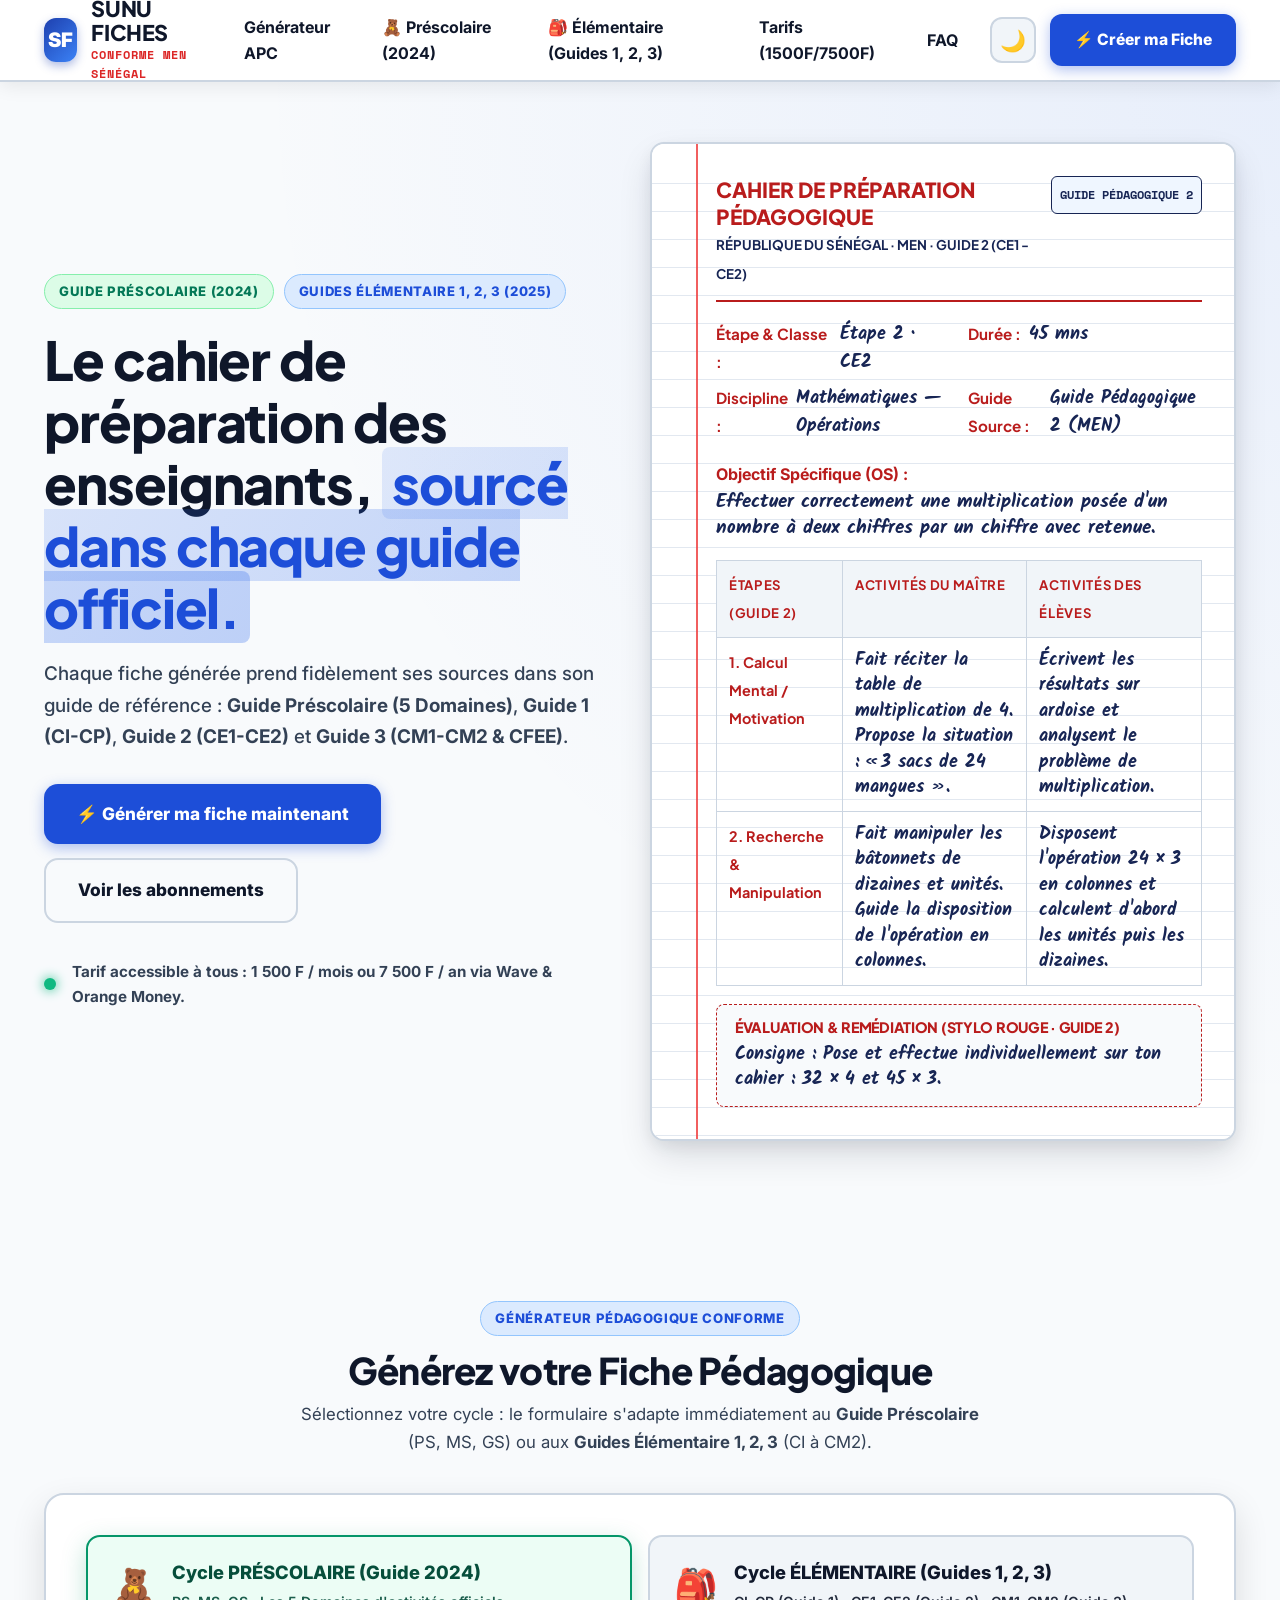
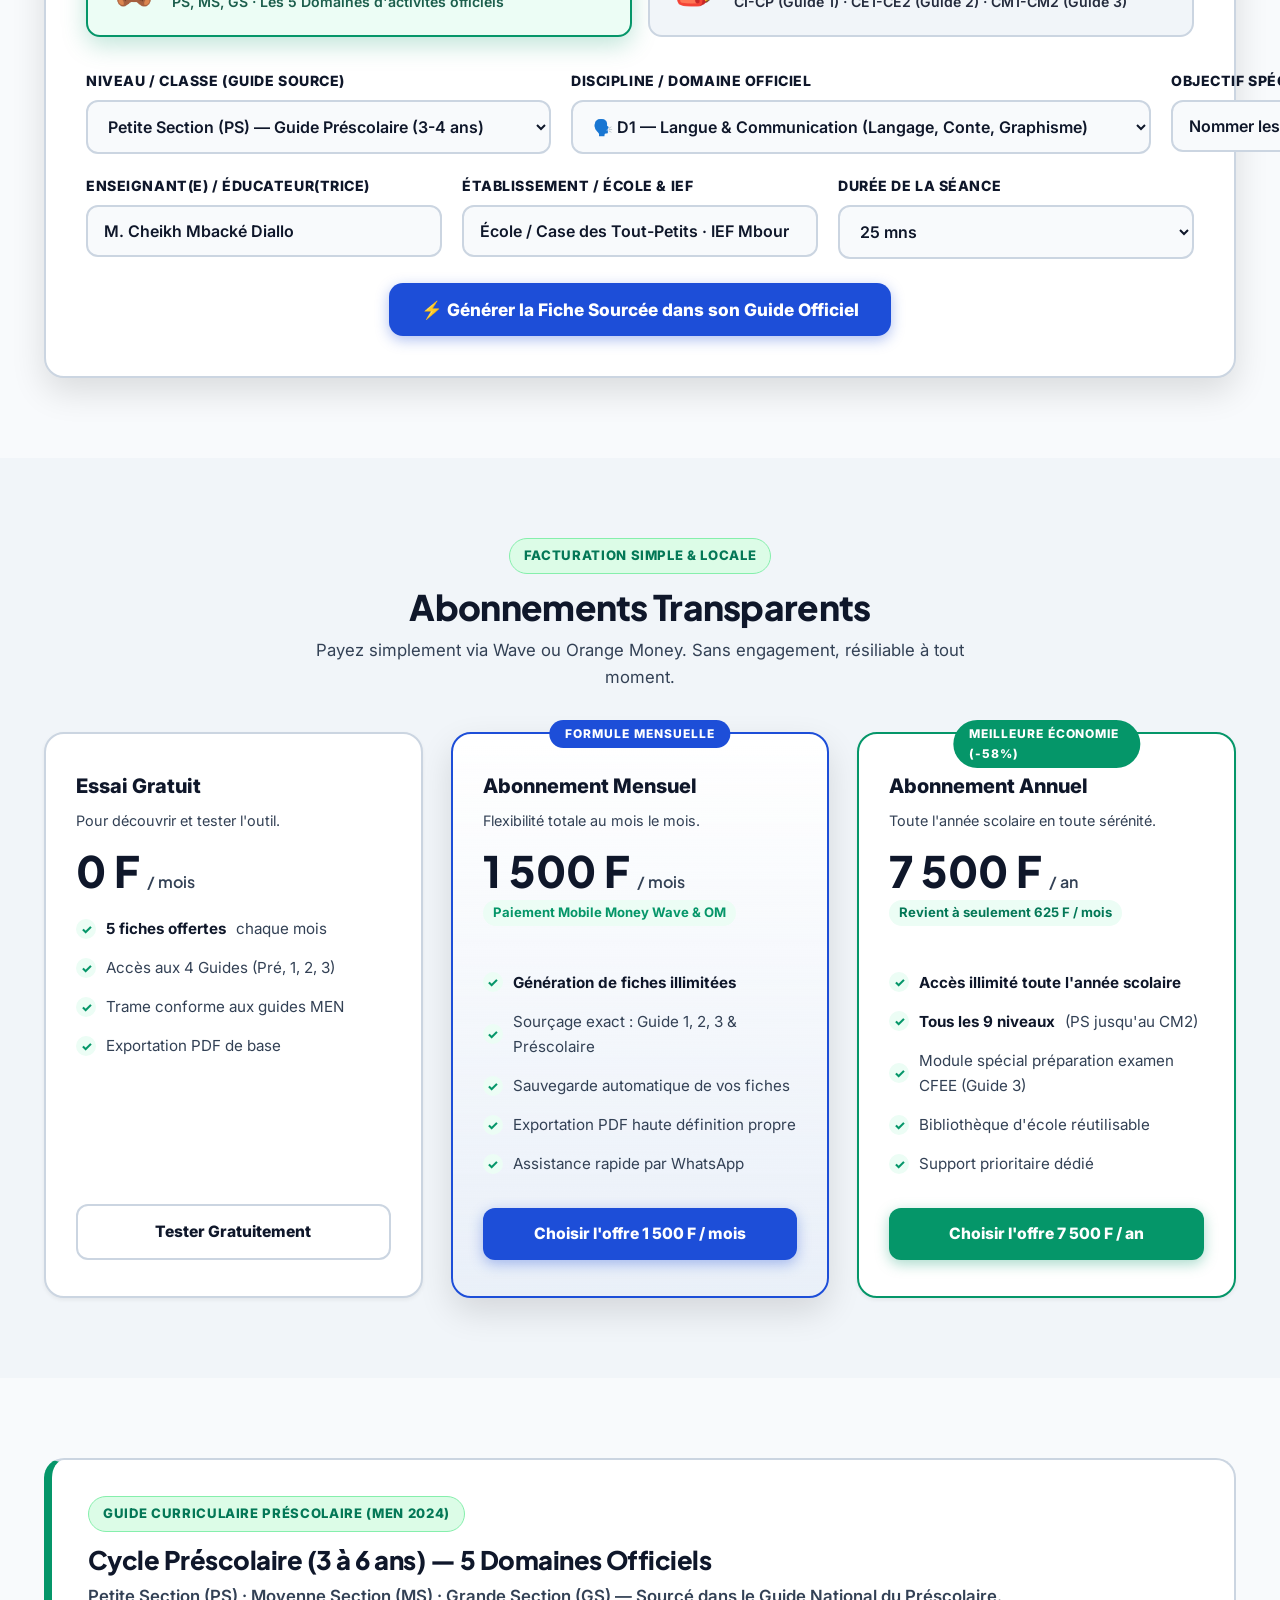
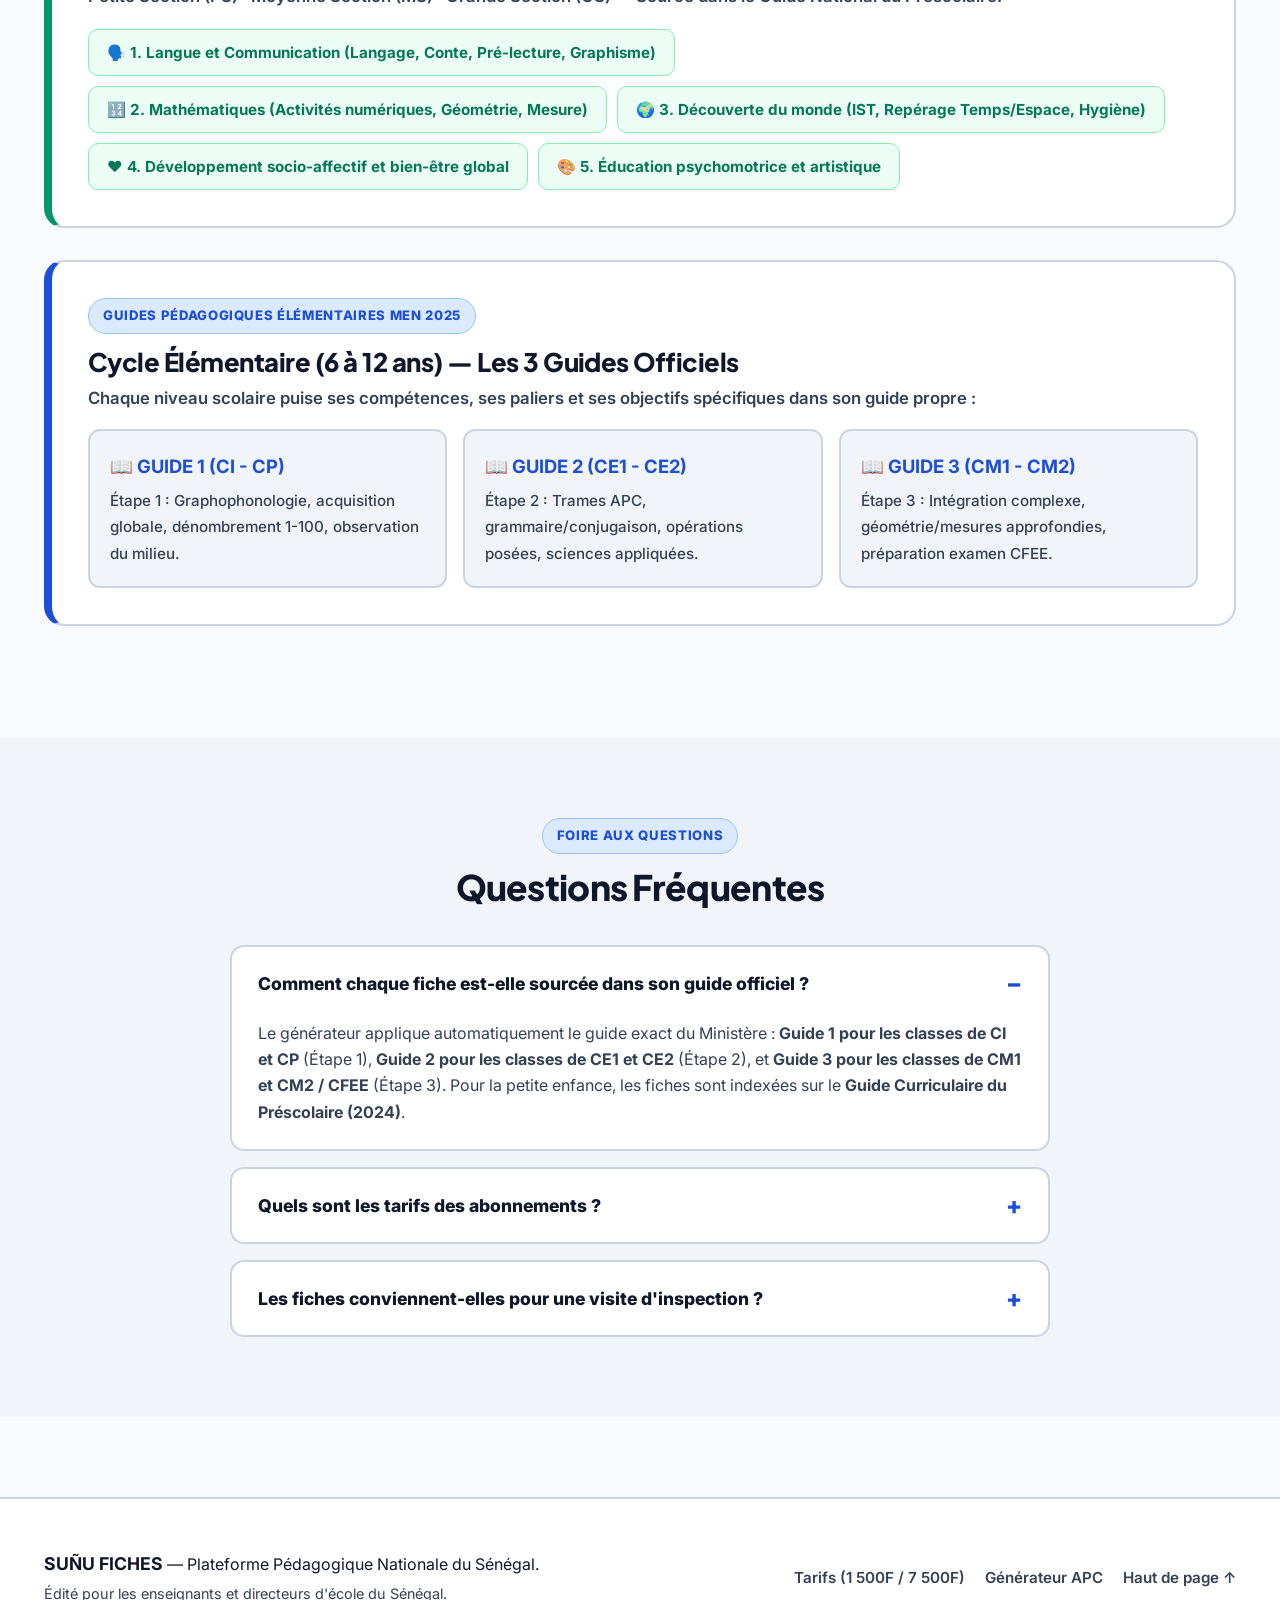
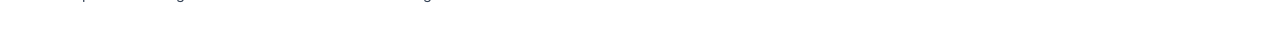
==== commit 458f649b: "correction-visibilite-entete-et-selection-prescolaire" ====
--- a/sunu-fiches-landing.html
+++ b/sunu-fiches-landing.html
@@ -4,12 +4,12 @@
 <meta charset="UTF-8">
 <meta name="viewport" content="width=device-width, initial-scale=1">
 <title>SUÑU FICHES — Plateforme N°1 de Fiches Pédagogiques au Sénégal</title>
-<meta name="description" content="Générateur professionnel de fiches pédagogiques APC conformes aux guides officiels du MEN sénégalais : Guide 1 (CI-CP), Guide 2 (CE1-CE2), Guide 3 (CM1-CM2) et Guide Préscolaire (2024).">
+<meta name="description" content="Générateur professionnel de fiches pédagogiques APC conformes aux guides officiels du MEN sénégalais : Guide Préscolaire (2024), Guide 1 (CI-CP), Guide 2 (CE1-CE2), Guide 3 (CM1-CM2).">
 
 <!-- Google Fonts: Inter pour l'interface pro + Kalam & Caveat pour l'écriture stylo plume/bille authentique -->
 <link rel="preconnect" href="https://fonts.googleapis.com">
 <link rel="preconnect" href="https://fonts.gstatic.com" crossorigin>
-<link href="https://fonts.googleapis.com/css2?family=Caveat:wght@600;700&family=Inter:wght@400;500;600;700;800&family=Kalam:wght@400;700&family=Plus+Jakarta+Sans:wght@500;600;700;800&family=Space+Mono:wght@700&display=swap" rel="stylesheet">
+<link href="https://fonts.googleapis.com/css2?family=Caveat:wght@600;700&family=Inter:wght@400;500;600;700;800;900&family=Kalam:wght@400;700&family=Plus+Jakarta+Sans:wght@600;700;800;900&family=Space+Mono:wght@700&display=swap" rel="stylesheet">
 
 <style>
 /* ==========================================================================
@@ -25,19 +25,22 @@
   --bg-body: #F8FAFC;
   --bg-card: #FFFFFF;
   --bg-card-subtle: #F1F5F9;
-  --bg-nav: rgba(255, 255, 255, 0.92);
-  --border-color: #E2E8F0;
+  --bg-nav: #FFFFFF;
+  --border-color: #CBD5E1;
   --border-focus: #2563EB;
 
   --text-main: #0F172A;
-  --text-muted: #475569;
+  --text-muted: #334155;
   --text-light: #64748B;
 
-  --primary: #1E40AF;
-  --primary-hover: #1D4ED8;
+  --primary: #1D4ED8;
+  --primary-hover: #1E40AF;
   --accent-red: #DC2626;
   --accent-green: #059669;
   --accent-green-bg: #ECFDF5;
+  --accent-green-text: #065F46;
+  --accent-blue-bg: #EFF6FF;
+  --accent-blue-text: #1E40AF;
   --accent-red-bg: #FEF2F2;
 
   /* Cahier de Préparation / Fiche (Papier Blanc Réglé) */
@@ -46,34 +49,37 @@
   --cahier-margin: #EF4444;
   --stylo-bleu: #172554;      /* Encre bleu Bic authentique */
   --stylo-rouge: #B91C1C;     /* Encre rouge correction/titre */
-  --cahier-shadow: 0 12px 32px -4px rgba(15, 23, 42, 0.12), 0 4px 12px -2px rgba(15, 23, 42, 0.08);
-
-  --shadow-sm: 0 1px 3px rgba(0,0,0,0.06);
-  --shadow-md: 0 4px 14px rgba(0,0,0,0.07);
-  --shadow-lg: 0 10px 30px rgba(0,0,0,0.1);
+  --cahier-shadow: 0 16px 36px -4px rgba(15, 23, 42, 0.14), 0 6px 16px -2px rgba(15, 23, 42, 0.08);
+
+  --shadow-sm: 0 2px 4px rgba(0,0,0,0.06);
+  --shadow-md: 0 6px 18px rgba(0,0,0,0.08);
+  --shadow-lg: 0 14px 34px rgba(0,0,0,0.12);
   --radius-sm: 8px;
-  --radius-md: 12px;
-  --radius-lg: 18px;
-  --max-w: 1200px;
+  --radius-md: 14px;
+  --radius-lg: 20px;
+  --max-w: 1240px;
 }
 
 [data-theme="dark"] {
   --bg-body: #0B0F19;
   --bg-card: #131B2E;
   --bg-card-subtle: #1E293B;
-  --bg-nav: rgba(11, 15, 25, 0.94);
-  --border-color: #232F47;
+  --bg-nav: #0F172A;
+  --border-color: #334155;
   --border-focus: #3B82F6;
 
-  --text-main: #F8FAFC;
-  --text-muted: #94A3B8;
-  --text-light: #64748B;
+  --text-main: #FFFFFF;
+  --text-muted: #CBD5E1;
+  --text-light: #94A3B8;
 
   --primary: #3B82F6;
   --primary-hover: #60A5FA;
   --accent-red: #F87171;
   --accent-green: #10B981;
   --accent-green-bg: #064E3B;
+  --accent-green-text: #FFFFFF;
+  --accent-blue-bg: #1E3A8A;
+  --accent-blue-text: #FFFFFF;
   --accent-red-bg: #450A0A;
 
   /* Le cahier reste une feuille blanche authentique de haute lisibilité */
@@ -82,11 +88,11 @@
   --cahier-margin: #EF4444;
   --stylo-bleu: #172554;
   --stylo-rouge: #B91C1C;
-  --cahier-shadow: 0 14px 40px rgba(0, 0, 0, 0.6);
-
-  --shadow-sm: 0 1px 3px rgba(0,0,0,0.3);
-  --shadow-md: 0 4px 16px rgba(0,0,0,0.4);
-  --shadow-lg: 0 12px 32px rgba(0,0,0,0.5);
+  --cahier-shadow: 0 16px 44px rgba(0, 0, 0, 0.7);
+
+  --shadow-sm: 0 2px 6px rgba(0,0,0,0.4);
+  --shadow-md: 0 8px 22px rgba(0,0,0,0.5);
+  --shadow-lg: 0 16px 36px rgba(0,0,0,0.6);
 }
 
 /* ==========================================================================
@@ -110,8 +116,8 @@
 h1, h2, h3, h4 {
   font-family: var(--font-heading);
   color: var(--text-main);
-  line-height: 1.25;
-  font-weight: 700;
+  line-height: 1.22;
+  font-weight: 800;
   letter-spacing: -0.02em;
 }
 
@@ -119,82 +125,90 @@
 a { color: inherit; text-decoration: none; }
 button { cursor: pointer; border: none; font-family: inherit; }
 
-/* Badge & Étiquettes */
+/* Badges & Pastilles */
 .badge {
   display: inline-flex; align-items: center; gap: 6px;
-  font-size: 0.8rem; font-weight: 700; text-transform: uppercase;
-  letter-spacing: 0.06em; padding: 6px 14px; border-radius: 999px;
-}
-.badge--primary { background: #DBEAFE; color: #1D4ED8; }
-.badge--green { background: var(--accent-green-bg); color: var(--accent-green); }
-.badge--red { background: var(--accent-red-bg); color: var(--accent-red); }
+  font-size: 0.82rem; font-weight: 800; text-transform: uppercase;
+  letter-spacing: 0.05em; padding: 6px 14px; border-radius: 999px;
+}
+.badge--primary { background: #DBEAFE; color: #1D4ED8; border: 1px solid #93C5FD; }
+.badge--green { background: #DCFCE7; color: #047857; border: 1px solid #86EFAC; }
+.badge--red { background: #FEE2E2; color: #B91C1C; border: 1px solid #FCA5A5; }
 
 /* ==========================================================================
-   HEADER & NAVIGATION PRO
+   EN-TÊTE ULTRA-VISIBLE, HAUT CONTRASTE & DESIGN PRO
    ========================================================================== */
 .header {
-  position: sticky; top: 0; z-index: 100;
+  position: sticky; top: 0; z-index: 200;
   background: var(--bg-nav);
-  backdrop-filter: blur(12px);
-  border-bottom: 1px solid var(--border-color);
+  border-bottom: 2px solid var(--border-color);
+  box-shadow: 0 4px 18px rgba(0, 0, 0, 0.08);
   transition: all 0.2s;
 }
 .header__inner {
   display: flex; align-items: center; justify-content: space-between;
-  height: 72px; gap: 20px;
-}
+  height: 80px; gap: 20px;
+}
+
 .logo {
-  display: flex; align-items: center; gap: 12px;
-  font-family: var(--font-heading); font-weight: 800; font-size: 1.25rem;
-  color: var(--text-main);
+  display: flex; align-items: center; gap: 14px;
 }
 .logo-icon {
-  width: 36px; height: 36px; border-radius: 10px;
+  width: 44px; height: 44px; border-radius: 12px;
   background: linear-gradient(135deg, #1E40AF 0%, #3B82F6 100%);
-  display: grid; place-items: center; color: white; font-weight: 800; font-size: 1.1rem;
+  display: grid; place-items: center; color: white; font-weight: 900; font-size: 1.25rem;
+  box-shadow: 0 4px 10px rgba(30, 64, 175, 0.35);
+}
+.logo-text strong {
+  display: block; font-family: var(--font-heading); font-size: 1.35rem;
+  font-weight: 900; color: var(--text-main); line-height: 1.1; letter-spacing: -0.02em;
+}
+.logo-text small {
+  display: block; font-family: var(--font-mono); font-size: 0.72rem;
+  font-weight: 700; color: #DC2626; letter-spacing: 0.08em; text-transform: uppercase;
 }
 
 .nav { display: flex; align-items: center; gap: 28px; }
 .nav a {
-  font-weight: 600; font-size: 0.95rem; color: var(--text-muted);
-  transition: color 0.15s;
-}
-.nav a:hover { color: var(--primary); }
+  font-weight: 700; font-size: 1rem; color: var(--text-main);
+  padding: 8px 12px; border-radius: 8px; transition: all 0.15s;
+}
+.nav a:hover { color: #1D4ED8; background: var(--bg-card-subtle); }
 
 .header__actions { display: flex; align-items: center; gap: 14px; }
 
 /* Bouton Thème Sombre/Clair */
 .theme-toggle-btn {
   display: inline-flex; align-items: center; justify-content: center;
-  width: 42px; height: 42px; border-radius: 10px;
+  width: 46px; height: 46px; border-radius: 12px;
   background: var(--bg-card-subtle); color: var(--text-main);
-  border: 1px solid var(--border-color); font-size: 1.2rem;
-  transition: all 0.2s;
+  border: 2px solid var(--border-color); font-size: 1.3rem;
+  transition: all 0.2s; cursor: pointer;
 }
 .theme-toggle-btn:hover { background: var(--border-color); transform: scale(1.05); }
 
 /* Boutons CTA */
 .btn {
-  display: inline-flex; align-items: center; justify-content: center; gap: 8px;
-  font-weight: 700; font-size: 0.95rem; padding: 12px 22px; border-radius: 10px;
+  display: inline-flex; align-items: center; justify-content: center; gap: 10px;
+  font-weight: 800; font-size: 0.98rem; padding: 13px 24px; border-radius: 12px;
   transition: all 0.2s cubic-bezier(0.16, 1, 0.3, 1); white-space: nowrap;
 }
 .btn--primary {
   background: #1D4ED8; color: #FFFFFF;
-  box-shadow: 0 4px 14px rgba(29, 78, 216, 0.3);
-}
-.btn--primary:hover { background: #1E40AF; transform: translateY(-2px); box-shadow: 0 6px 20px rgba(29, 78, 216, 0.4); }
+  box-shadow: 0 4px 14px rgba(29, 78, 216, 0.35);
+}
+.btn--primary:hover { background: #1E40AF; transform: translateY(-2px); box-shadow: 0 6px 20px rgba(29, 78, 216, 0.45); }
 .btn--success {
-  background: var(--accent-green); color: #FFFFFF;
-  box-shadow: 0 4px 14px rgba(5, 150, 105, 0.3);
+  background: #059669; color: #FFFFFF;
+  box-shadow: 0 4px 14px rgba(5, 150, 105, 0.35);
 }
 .btn--success:hover { background: #047857; transform: translateY(-2px); }
 .btn--outline {
   background: transparent; color: var(--text-main);
-  border: 1.5px solid var(--border-color);
-}
-.btn--outline:hover { background: var(--bg-card-subtle); border-color: var(--text-muted); }
-.btn--lg { padding: 16px 28px; font-size: 1.05rem; border-radius: 12px; }
+  border: 2px solid var(--border-color);
+}
+.btn--outline:hover { background: var(--bg-card-subtle); border-color: var(--text-main); }
+.btn--lg { padding: 16px 32px; font-size: 1.08rem; border-radius: 14px; }
 .btn--full { width: 100%; }
 
 /* ==========================================================================
@@ -202,33 +216,33 @@
    ========================================================================== */
 .hero {
   padding: 60px 0 80px;
-  background: radial-gradient(circle at top right, rgba(37, 99, 235, 0.06) 0%, transparent 60%);
+  background: radial-gradient(circle at top right, rgba(37, 99, 235, 0.08) 0%, transparent 60%);
 }
 .hero__grid {
   display: grid; grid-template-columns: 1fr 1.05fr; gap: 48px; align-items: center;
 }
 .hero__badge-row { margin-bottom: 20px; display: flex; flex-wrap: wrap; gap: 10px; }
 .hero h1 {
-  font-size: clamp(2.3rem, 4vw, 3.4rem);
+  font-size: clamp(2.4rem, 4.2vw, 3.5rem);
   line-height: 1.15; margin-bottom: 20px;
 }
 .hero h1 em {
   font-style: normal; color: #1D4ED8;
-  background: linear-gradient(120deg, rgba(37, 99, 235, 0.12) 0%, rgba(37, 99, 235, 0.25) 100%);
-  padding: 2px 8px; border-radius: 6px;
+  background: linear-gradient(120deg, rgba(37, 99, 235, 0.12) 0%, rgba(37, 99, 235, 0.28) 100%);
+  padding: 2px 10px; border-radius: 8px;
 }
 .hero__desc {
-  font-size: 1.15rem; line-height: 1.65; margin-bottom: 32px;
-  max-width: 54ch; color: var(--text-muted);
+  font-size: 1.18rem; line-height: 1.65; margin-bottom: 32px;
+  max-width: 54ch; color: var(--text-muted); font-weight: 500;
 }
 .hero__cta-group { display: flex; flex-wrap: wrap; gap: 14px; margin-bottom: 36px; }
 .hero__guarantee {
-  display: flex; align-items: center; gap: 16px; font-size: 0.9rem;
-  color: var(--text-light); font-weight: 600;
+  display: flex; align-items: center; gap: 16px; font-size: 0.95rem;
+  color: var(--text-muted); font-weight: 700;
 }
 .hero__guarantee-dot {
-  width: 10px; height: 10px; border-radius: 50%;
-  background: #10B981; box-shadow: 0 0 10px #10B981;
+  width: 12px; height: 12px; border-radius: 50%;
+  background: #10B981; box-shadow: 0 0 12px #10B981; flex-shrink: 0;
 }
 
 /* ==========================================================================
@@ -239,7 +253,7 @@
   color: var(--stylo-bleu);
   border-radius: var(--radius-md);
   box-shadow: var(--cahier-shadow);
-  border: 1px solid #CBD5E1;
+  border: 2px solid #CBD5E1;
   position: relative;
   overflow: hidden;
 }
@@ -274,7 +288,7 @@
 .cahier-head {
   border-bottom: 2px solid var(--stylo-rouge);
   padding-bottom: 12px; margin-bottom: 18px;
-  display: flex; justify-content: space-between; align-items: flex-start;
+  display: flex; justify-content: space-between; align-items: flex-start; gap: 12px;
 }
 .cahier-titre {
   font-family: var(--font-heading);
@@ -288,7 +302,7 @@
   color: var(--stylo-bleu);
   border: 1.5px solid var(--stylo-bleu);
   padding: 4px 8px; border-radius: 6px;
-  background: #EFF6FF; text-transform: uppercase;
+  background: #EFF6FF; text-transform: uppercase; white-space: nowrap;
 }
 
 /* Grille de métadonnées du cahier */
@@ -345,32 +359,55 @@
    ========================================================================== */
 .generator-wrapper {
   background: var(--bg-card);
-  border: 1px solid var(--border-color);
+  border: 2px solid var(--border-color);
   border-radius: var(--radius-lg);
   padding: 40px;
   box-shadow: var(--shadow-lg);
 }
 
+/* Sélecteur de cycle avec contraste maximum et visibilité garantie */
 .cycle-selector {
-  display: grid; grid-template-columns: 1fr 1fr; gap: 14px;
+  display: grid; grid-template-columns: 1fr 1fr; gap: 16px;
   margin-bottom: 32px;
 }
 .cycle-card {
-  display: flex; align-items: center; gap: 14px; padding: 18px 24px;
-  border-radius: var(--radius-md); border: 2px solid var(--border-color);
+  display: flex; align-items: center; gap: 16px; padding: 20px 24px;
+  border-radius: var(--radius-md); border: 2.5px solid var(--border-color);
   background: var(--bg-card-subtle); color: var(--text-main);
-  cursor: pointer; transition: all 0.2s; font-weight: 700;
-}
-.cycle-card:hover { border-color: var(--primary); }
+  cursor: pointer; transition: all 0.2s cubic-bezier(0.16, 1, 0.3, 1);
+  user-select: none;
+}
+.cycle-card:hover { border-color: #1D4ED8; transform: translateY(-2px); }
+
+/* État actif Préscolaire (Visible et contrasté à 100%) */
 .cycle-card.active-pre {
-  border-color: #059669; background: var(--accent-green-bg); color: #065F46;
-}
+  border-color: #059669 !important;
+  background: #ECFDF5 !important;
+  color: #064E3B !important;
+  box-shadow: 0 8px 24px rgba(5, 150, 105, 0.25);
+}
+[data-theme="dark"] .cycle-card.active-pre {
+  background: #064E3B !important;
+  color: #FFFFFF !important;
+  border-color: #10B981 !important;
+}
+
+/* État actif Élémentaire */
 .cycle-card.active-elem {
-  border-color: #1D4ED8; background: #EFF6FF; color: #1E40AF;
-}
-.cycle-icon { font-size: 1.8rem; }
-.cycle-info strong { display: block; font-size: 1.05rem; }
-.cycle-info small { font-size: 0.82rem; opacity: 0.85; }
+  border-color: #1D4ED8 !important;
+  background: #EFF6FF !important;
+  color: #1E3A8A !important;
+  box-shadow: 0 8px 24px rgba(29, 78, 216, 0.25);
+}
+[data-theme="dark"] .cycle-card.active-elem {
+  background: #1E3A8A !important;
+  color: #FFFFFF !important;
+  border-color: #3B82F6 !important;
+}
+
+.cycle-icon { font-size: 2.2rem; flex-shrink: 0; }
+.cycle-info strong { display: block; font-size: 1.15rem; font-weight: 800; }
+.cycle-info small { font-size: 0.88rem; font-weight: 600; opacity: 0.9; }
 
 .form-grid-3 {
   display: grid; grid-template-columns: repeat(3, 1fr); gap: 20px;
@@ -378,17 +415,17 @@
 }
 .form-field { display: flex; flex-direction: column; gap: 8px; }
 .form-field label {
-  font-weight: 700; font-size: 0.85rem; text-transform: uppercase;
+  font-weight: 800; font-size: 0.88rem; text-transform: uppercase;
   color: var(--text-main); letter-spacing: 0.04em;
 }
 .form-input {
-  padding: 13px 16px; border-radius: 10px; border: 1.5px solid var(--border-color);
-  background: var(--bg-body); color: var(--text-main); font-size: 0.95rem;
-  font-family: inherit; transition: all 0.2s;
+  padding: 14px 16px; border-radius: 12px; border: 2px solid var(--border-color);
+  background: var(--bg-body); color: var(--text-main); font-size: 1rem;
+  font-weight: 600; font-family: inherit; transition: all 0.2s;
 }
 .form-input:focus {
   outline: none; border-color: var(--border-focus); background: var(--bg-card);
-  box-shadow: 0 0 0 3px rgba(37, 99, 235, 0.15);
+  box-shadow: 0 0 0 4px rgba(37, 99, 235, 0.2);
 }
 
 /* ==========================================================================
@@ -443,36 +480,38 @@
    SECTIONS CONTENU & FAQ
    ========================================================================== */
 .curric-card {
-  background: var(--bg-card); border: 1px solid var(--border-color);
+  background: var(--bg-card); border: 2px solid var(--border-color);
   border-radius: var(--radius-lg); padding: 36px; margin-bottom: 32px;
 }
 .domains-list { display: flex; flex-wrap: wrap; gap: 10px; margin-top: 18px; }
 .domain-tag {
   background: var(--bg-card-subtle); color: var(--text-main);
-  border: 1px solid var(--border-color); padding: 8px 16px;
-  border-radius: 8px; font-weight: 600; font-size: 0.9rem;
-}
-.domain-tag--pre { background: #ECFDF5; border-color: #A7F3D0; color: #065F46; }
-.domain-tag--elem { background: #EFF6FF; border-color: #BFDBFE; color: #1E40AF; }
-
-.faq-box { max-width: 800px; margin: 0 auto; display: grid; gap: 16px; }
+  border: 1.5px solid var(--border-color); padding: 10px 18px;
+  border-radius: 10px; font-weight: 700; font-size: 0.95rem;
+}
+.domain-tag--pre { background: #ECFDF5; border-color: #86EFAC; color: #047857; }
+[data-theme="dark"] .domain-tag--pre { background: #064E3B; border-color: #10B981; color: #FFFFFF; }
+.domain-tag--elem { background: #EFF6FF; border-color: #93C5FD; color: #1D4ED8; }
+[data-theme="dark"] .domain-tag--elem { background: #1E3A8A; border-color: #3B82F6; color: #FFFFFF; }
+
+.faq-box { max-width: 820px; margin: 0 auto; display: grid; gap: 16px; }
 .faq-item {
-  background: var(--bg-card); border: 1px solid var(--border-color);
+  background: var(--bg-card); border: 2px solid var(--border-color);
   border-radius: var(--radius-md); overflow: hidden;
 }
 .faq-question {
-  width: 100%; text-align: left; padding: 20px 24px;
-  background: none; font-size: 1.05rem; font-weight: 700; color: var(--text-main);
+  width: 100%; text-align: left; padding: 22px 26px;
+  background: none; font-size: 1.1rem; font-weight: 800; color: var(--text-main);
   display: flex; justify-content: space-between; align-items: center; cursor: pointer;
 }
 .faq-question::after {
-  content: "+"; font-size: 1.4rem; color: #1D4ED8; font-weight: 700;
+  content: "+"; font-size: 1.5rem; color: #1D4ED8; font-weight: 800;
   transition: transform 0.2s;
 }
 .faq-item.is-open .faq-question::after { content: "−"; }
 .faq-answer {
-  display: none; padding: 0 24px 22px; color: var(--text-muted);
-  font-size: 0.95rem; line-height: 1.6;
+  display: none; padding: 0 26px 24px; color: var(--text-muted);
+  font-size: 1rem; line-height: 1.65;
 }
 .faq-item.is-open .faq-answer { display: block; }
 
@@ -480,7 +519,7 @@
    FOOTER
    ========================================================================== */
 .footer {
-  background: var(--bg-card); border-top: 1px solid var(--border-color);
+  background: var(--bg-card); border-top: 2px solid var(--border-color);
   padding: 50px 0 40px; margin-top: 80px;
 }
 .footer__inner {
@@ -507,23 +546,27 @@
   .hero__grid { grid-template-columns: 1fr; gap: 40px; }
   .form-grid-3, .pricing-grid { grid-template-columns: 1fr; }
   .cycle-selector { grid-template-columns: 1fr; }
+  .nav { display: none; }
 }
 </style>
 </head>
 <body>
 
-<!-- HEADER & NAVIGATION -->
+<!-- HEADER & NAVIGATION HAUTE VISIBILITÉ -->
 <header class="header" id="header">
   <div class="container header__inner">
     <a class="logo" href="#top" aria-label="SUÑU FICHES Accueil">
       <div class="logo-icon">SF</div>
-      <span>SUÑU FICHES</span>
+      <div class="logo-text">
+        <strong>SUÑU FICHES</strong>
+        <small>CONFORME MEN SÉNÉGAL</small>
+      </div>
     </a>
 
     <nav class="nav" aria-label="Navigation principale">
       <a href="#generateur">Générateur APC</a>
-      <a href="#niveaux-prescolaire">Préscolaire (2024)</a>
-      <a href="#niveaux-elementaire">Élémentaire (Guides 1, 2, 3)</a>
+      <a href="#niveaux-prescolaire">🧸 Préscolaire (2024)</a>
+      <a href="#niveaux-elementaire">🎒 Élémentaire (Guides 1, 2, 3)</a>
       <a href="#tarifs">Tarifs (1500F/7500F)</a>
       <a href="#faq">FAQ</a>
     </nav>
@@ -533,7 +576,7 @@
       <button class="theme-toggle-btn" id="themeToggleBtn" aria-label="Basculer entre mode sombre et clair" title="Basculer Mode Clair / Sombre">
         <span id="themeIcon">🌙</span>
       </button>
-      <a class="btn btn--primary" href="#generateur">Créer ma Fiche</a>
+      <a class="btn btn--primary" href="#generateur">⚡ Créer ma Fiche</a>
     </div>
   </div>
 </header>
@@ -546,14 +589,14 @@
     <div class="hero__grid">
       <div>
         <div class="hero__badge-row">
-          <span class="badge badge--green">Guides 1, 2, 3 &amp; Préscolaire</span>
-          <span class="badge badge--primary">Guides Officiels MEN Sénégal</span>
+          <span class="badge badge--green">Guide Préscolaire (2024)</span>
+          <span class="badge badge--primary">Guides Élémentaire 1, 2, 3 (2025)</span>
         </div>
 
         <h1>Le cahier de préparation des enseignants, <em>sourcé dans chaque guide officiel.</em></h1>
 
         <p class="hero__desc">
-          Chaque fiche générée prend fidèlement ses sources dans son guide de référence : <strong>Guide 1 pour CI-CP</strong>, <strong>Guide 2 pour CE1-CE2</strong>, <strong>Guide 3 pour CM1-CM2</strong> et le <strong>Guide Préscolaire (2024)</strong>.
+          Chaque fiche générée prend fidèlement ses sources dans son guide de référence : <strong>Guide Préscolaire (5 Domaines)</strong>, <strong>Guide 1 (CI-CP)</strong>, <strong>Guide 2 (CE1-CE2)</strong> et <strong>Guide 3 (CM1-CM2 &amp; CFEE)</strong>.
         </p>
 
         <div class="hero__cta-group">
@@ -563,7 +606,7 @@
 
         <div class="hero__guarantee">
           <div class="hero__guarantee-dot"></div>
-          <span>Tarif accessible : <strong>1 500 F / mois</strong> ou <strong>7 500 F / an</strong> via Wave &amp; Orange Money.</span>
+          <span>Tarif accessible à tous : <strong>1 500 F / mois</strong> ou <strong>7 500 F / an</strong> via Wave &amp; Orange Money.</span>
         </div>
       </div>
 
@@ -637,20 +680,20 @@
 <!-- SECTION GÉNÉRATEUR INTERACTIF -->
 <section class="section" id="generateur">
   <div class="container">
-    <div style="text-align: center; max-width: 650px; margin: 0 auto 36px;">
-      <span class="badge badge--primary">Générateur Conforme aux 4 Guides</span>
-      <h2 style="font-size: 2.2rem; margin: 12px 0 8px;">Générez votre Fiche selon le Guide Dédié</h2>
-      <p>Sélectionnez votre classe : le générateur s'indexe automatiquement sur le <strong>Guide 1</strong> (CI-CP), <strong>Guide 2</strong> (CE1-CE2), <strong>Guide 3</strong> (CM1-CM2) ou le <strong>Guide Préscolaire</strong>.</p>
+    <div style="text-align: center; max-width: 680px; margin: 0 auto 36px;">
+      <span class="badge badge--primary">Générateur Pédagogique Conforme</span>
+      <h2 style="font-size: 2.3rem; margin: 12px 0 8px;">Générez votre Fiche Pédagogique</h2>
+      <p>Sélectionnez votre cycle : le formulaire s'adapte immédiatement au <strong>Guide Préscolaire</strong> (PS, MS, GS) ou aux <strong>Guides Élémentaire 1, 2, 3</strong> (CI à CM2).</p>
     </div>
 
     <div class="generator-wrapper">
-      <!-- Choix du Cycle -->
+      <!-- Choix du Cycle avec mise en valeur nette -->
       <div class="cycle-selector">
         <div class="cycle-card active-pre" id="cardPre" onclick="setCycle('pre')">
           <div class="cycle-icon">🧸</div>
           <div class="cycle-info">
             <strong>Cycle PRÉSCOLAIRE (Guide 2024)</strong>
-            <small>PS, MS, GS · 5 Domaines d'activités</small>
+            <small>PS, MS, GS · Les 5 Domaines d'activités officiels</small>
           </div>
         </div>
 
@@ -667,7 +710,7 @@
       <form id="ficheForm">
         <div class="form-grid-3">
           <div class="form-field">
-            <label for="fLevel">Niveau / Classe (Guide Associé)</label>
+            <label for="fLevel">Niveau / Classe (Guide Source)</label>
             <select id="fLevel" class="form-input" onchange="onLevelChanged()"></select>
           </div>
 
@@ -804,37 +847,37 @@
 <section class="section" id="niveaux-prescolaire">
   <div class="container">
     <!-- PRÉSCOLAIRE 2024 -->
-    <div class="curric-card" style="border-left: 6px solid #059669;">
-      <span class="badge badge--green">Guide Curriculaire Préscolaire 2024</span>
+    <div class="curric-card" style="border-left: 8px solid #059669;">
+      <span class="badge badge--green">Guide Curriculaire Préscolaire (MEN 2024)</span>
       <h3 style="font-size: 1.6rem; margin: 12px 0 8px;">Cycle Préscolaire (3 à 6 ans) — 5 Domaines Officiels</h3>
-      <p>Petite Section (PS) · Moyenne Section (MS) · Grande Section (GS) — Sourcé dans le Guide National du Préscolaire.</p>
+      <p style="font-weight: 600; color: var(--text-muted); margin-bottom: 12px;">Petite Section (PS) · Moyenne Section (MS) · Grande Section (GS) — Sourcé dans le Guide National du Préscolaire.</p>
       <div class="domains-list">
-        <span class="domain-tag domain-tag--pre">1. Langue et Communication (Langage, Conte, Pré-lecture, Graphisme)</span>
-        <span class="domain-tag domain-tag--pre">2. Mathématiques (Activités numériques, Géométrie, Mesure)</span>
-        <span class="domain-tag domain-tag--pre">3. Découverte du monde (IST, Repérage Temps/Espace, Hygiène)</span>
-        <span class="domain-tag domain-tag--pre">4. Développement socio-affectif et bien-être global</span>
-        <span class="domain-tag domain-tag--pre">5. Éducation psychomotrice et artistique</span>
+        <span class="domain-tag domain-tag--pre">🗣️ 1. Langue et Communication (Langage, Conte, Pré-lecture, Graphisme)</span>
+        <span class="domain-tag domain-tag--pre">🔢 2. Mathématiques (Activités numériques, Géométrie, Mesure)</span>
+        <span class="domain-tag domain-tag--pre">🌍 3. Découverte du monde (IST, Repérage Temps/Espace, Hygiène)</span>
+        <span class="domain-tag domain-tag--pre">❤️ 4. Développement socio-affectif et bien-être global</span>
+        <span class="domain-tag domain-tag--pre">🎨 5. Éducation psychomotrice et artistique</span>
       </div>
     </div>
 
     <!-- ÉLÉMENTAIRE GUIDES 1, 2, 3 -->
-    <div class="curric-card" id="niveaux-elementaire" style="border-left: 6px solid #1D4ED8;">
+    <div class="curric-card" id="niveaux-elementaire" style="border-left: 8px solid #1D4ED8;">
       <span class="badge badge--primary">Guides Pédagogiques Élémentaires MEN 2025</span>
       <h3 style="font-size: 1.6rem; margin: 12px 0 8px;">Cycle Élémentaire (6 à 12 ans) — Les 3 Guides Officiels</h3>
-      <p style="margin-bottom: 14px;">Chaque niveau scolaire puise ses compétences, ses paliers et ses objectifs spécifiques dans son guide propre :</p>
+      <p style="margin-bottom: 16px; font-weight: 600; color: var(--text-muted);">Chaque niveau scolaire puise ses compétences, ses paliers et ses objectifs spécifiques dans son guide propre :</p>
       
       <div style="display: grid; grid-template-columns: repeat(3, 1fr); gap: 16px; margin-top: 16px;">
-        <div style="background: var(--bg-card-subtle); padding: 18px; border-radius: 10px; border: 1px solid var(--border-color);">
-          <strong style="color: #1D4ED8; display: block; font-size: 1.1rem; margin-bottom: 4px;">📖 GUIDE 1 (CI - CP)</strong>
-          <span style="font-size: 0.9rem; color: var(--text-muted);">Étape 1 : Graphophonologie, acquisition globale, dénombrement 1-100, observation du milieu.</span>
-        </div>
-        <div style="background: var(--bg-card-subtle); padding: 18px; border-radius: 10px; border: 1px solid var(--border-color);">
-          <strong style="color: #1D4ED8; display: block; font-size: 1.1rem; margin-bottom: 4px;">📖 GUIDE 2 (CE1 - CE2)</strong>
-          <span style="font-size: 0.9rem; color: var(--text-muted);">Étape 2 : Trames APC, grammaire/conjugaison, opérations posées, sciences appliquées.</span>
-        </div>
-        <div style="background: var(--bg-card-subtle); padding: 18px; border-radius: 10px; border: 1px solid var(--border-color);">
-          <strong style="color: #1D4ED8; display: block; font-size: 1.1rem; margin-bottom: 4px;">📖 GUIDE 3 (CM1 - CM2)</strong>
-          <span style="font-size: 0.9rem; color: var(--text-muted);">Étape 3 : Intégration complexe, géométrie/mesures approfondies, préparation examen CFEE.</span>
+        <div style="background: var(--bg-card-subtle); padding: 20px; border-radius: 12px; border: 2px solid var(--border-color);">
+          <strong style="color: #1D4ED8; display: block; font-size: 1.15rem; margin-bottom: 6px;">📖 GUIDE 1 (CI - CP)</strong>
+          <span style="font-size: 0.95rem; color: var(--text-muted); font-weight: 500;">Étape 1 : Graphophonologie, acquisition globale, dénombrement 1-100, observation du milieu.</span>
+        </div>
+        <div style="background: var(--bg-card-subtle); padding: 20px; border-radius: 12px; border: 2px solid var(--border-color);">
+          <strong style="color: #1D4ED8; display: block; font-size: 1.15rem; margin-bottom: 6px;">📖 GUIDE 2 (CE1 - CE2)</strong>
+          <span style="font-size: 0.95rem; color: var(--text-muted); font-weight: 500;">Étape 2 : Trames APC, grammaire/conjugaison, opérations posées, sciences appliquées.</span>
+        </div>
+        <div style="background: var(--bg-card-subtle); padding: 20px; border-radius: 12px; border: 2px solid var(--border-color);">
+          <strong style="color: #1D4ED8; display: block; font-size: 1.15rem; margin-bottom: 6px;">📖 GUIDE 3 (CM1 - CM2)</strong>
+          <span style="font-size: 0.95rem; color: var(--text-muted); font-weight: 500;">Étape 3 : Intégration complexe, géométrie/mesures approfondies, préparation examen CFEE.</span>
         </div>
       </div>
     </div>
@@ -879,10 +922,10 @@
 <footer class="footer">
   <div class="container footer__inner">
     <div>
-      <strong>SUÑU FICHES</strong> — Plateforme Pédagogique Nationale du Sénégal.
-      <p style="font-size: 0.85rem; color: var(--text-light); margin-top: 4px;">Édité pour les enseignants et directeurs d'école du Sénégal.</p>
-    </div>
-    <div style="display: flex; gap: 20px; font-size: 0.9rem; color: var(--text-muted);">
+      <strong style="font-size: 1.1rem;">SUÑU FICHES</strong> — Plateforme Pédagogique Nationale du Sénégal.
+      <p style="font-size: 0.9rem; color: var(--text-muted); margin-top: 4px;">Édité pour les enseignants et directeurs d'école du Sénégal.</p>
+    </div>
+    <div style="display: flex; gap: 20px; font-size: 0.95rem; color: var(--text-muted); font-weight: 600;">
       <a href="#tarifs">Tarifs (1 500F / 7 500F)</a>
       <a href="#generateur">Générateur APC</a>
       <a href="#top">Haut de page ↑</a>
@@ -934,7 +977,7 @@
 
 // 3. OBJECTIFS ET ÉTAPES SPÉCIFIQUES PAR GUIDE ET DISCIPLINE
 const PEDAGOGICAL_DATABASE = {
-  // PRÉSCOLAIRE
+  // PRÉSCOLAIRE (5 DOMAINES OFFICIELS DU GUIDE 2024)
   "pre": {
     "D1 — Langue & Communication": {
       os: "Nommer les membres de sa famille en montrant leur image sur l'album de classe.",
@@ -1079,11 +1122,11 @@
 ];
 
 const PRE_DISCIPLINES = [
-  { value: 'D1 — Langue & Communication', label: 'D1 — Langue & Communication (Langage, Conte, Graphisme)' },
-  { value: 'D2 — Mathématiques', label: 'D2 — Mathématiques (Activités numériques, Géométrie, Mesure)' },
-  { value: 'D3 — Découverte du monde', label: 'D3 — Découverte du monde (IST, Temps/Espace, Hygiène)' },
-  { value: 'D4 — Développement socio-affectif', label: 'D4 — Développement socio-affectif (Vivre ensemble)' },
-  { value: 'D5 — Éducation psychomotrice & artistique', label: 'D5 — Éducation psychomotrice & artistique' }
+  { value: 'D1 — Langue & Communication', label: '🗣️ D1 — Langue & Communication (Langage, Conte, Graphisme)' },
+  { value: 'D2 — Mathématiques', label: '🔢 D2 — Mathématiques (Activités numériques, Géométrie, Mesure)' },
+  { value: 'D3 — Découverte du monde', label: '🌍 D3 — Découverte du monde (IST, Temps/Espace, Hygiène)' },
+  { value: 'D4 — Développement socio-affectif', label: '❤️ D4 — Développement socio-affectif (Vivre ensemble)' },
+  { value: 'D5 — Éducation psychomotrice & artistique', label: '🎨 D5 — Éducation psychomotrice & artistique' }
 ];
 
 const ELEM_LEVELS = [
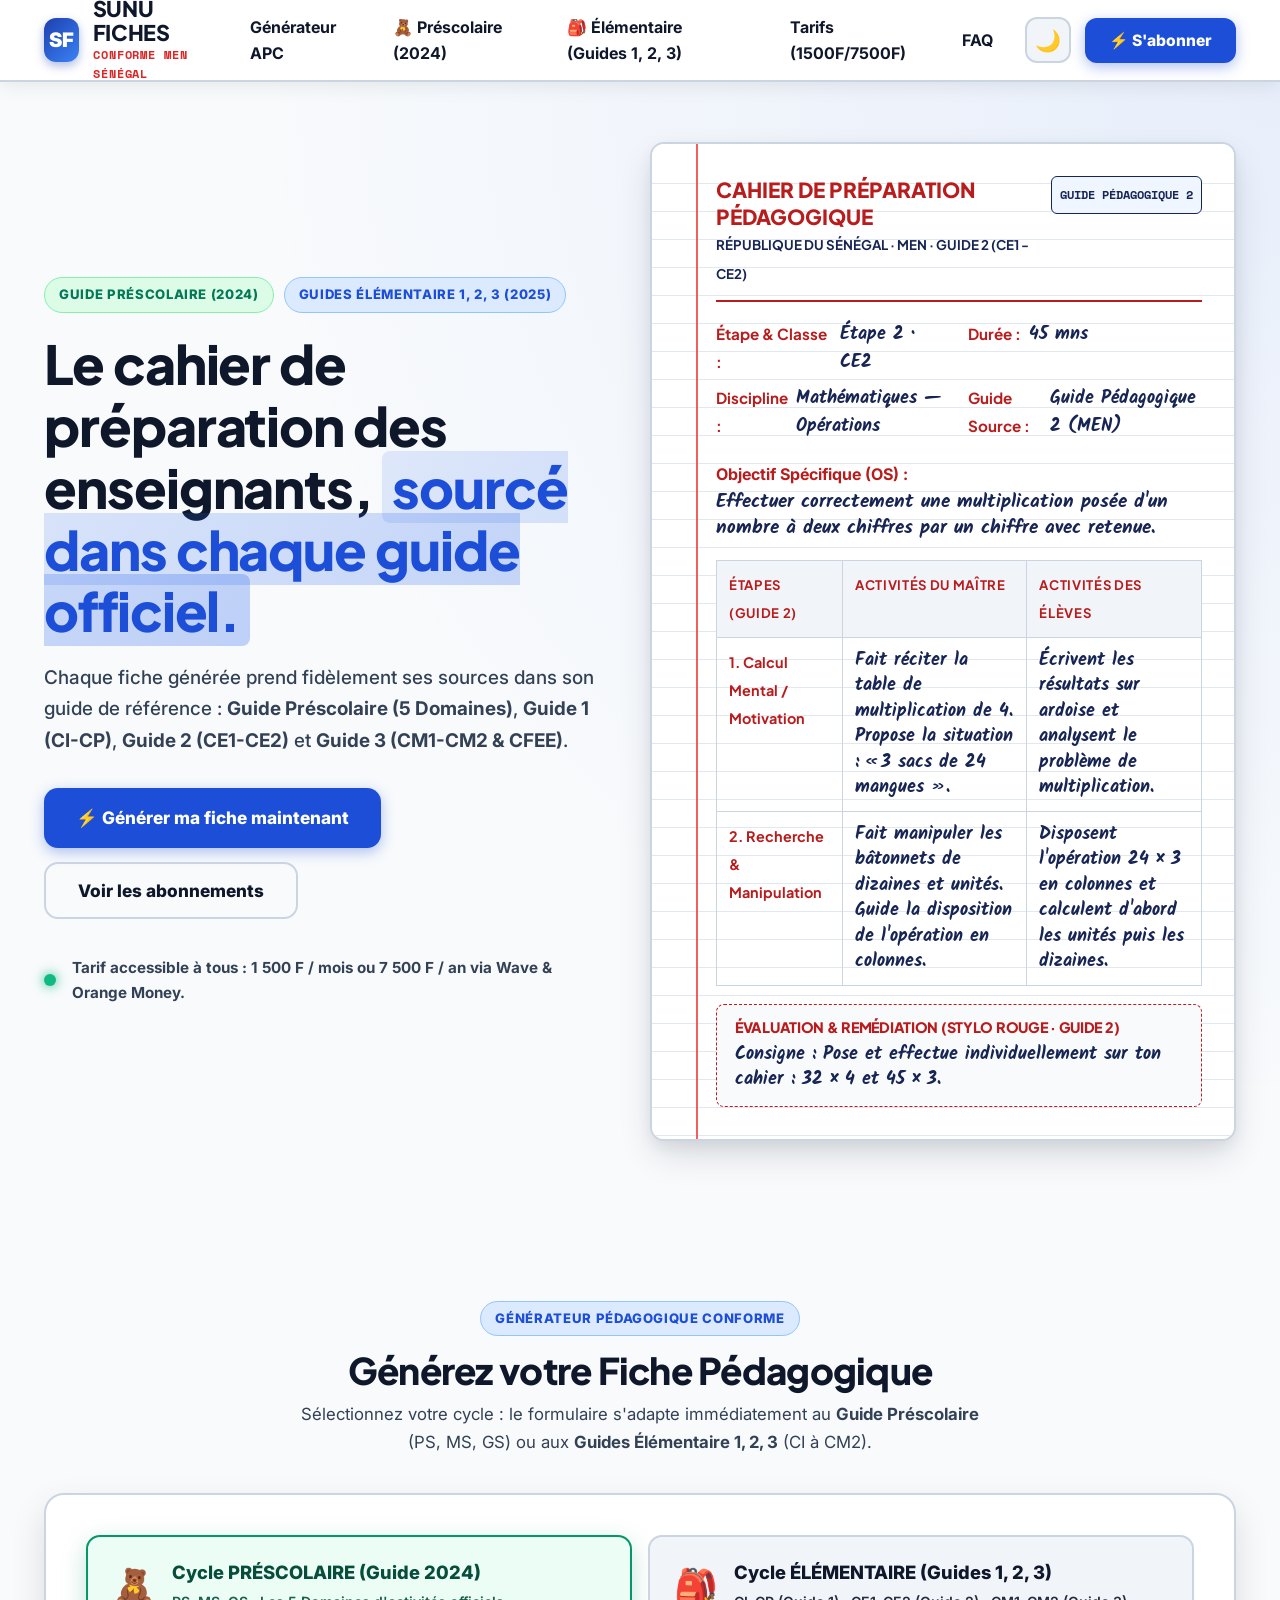
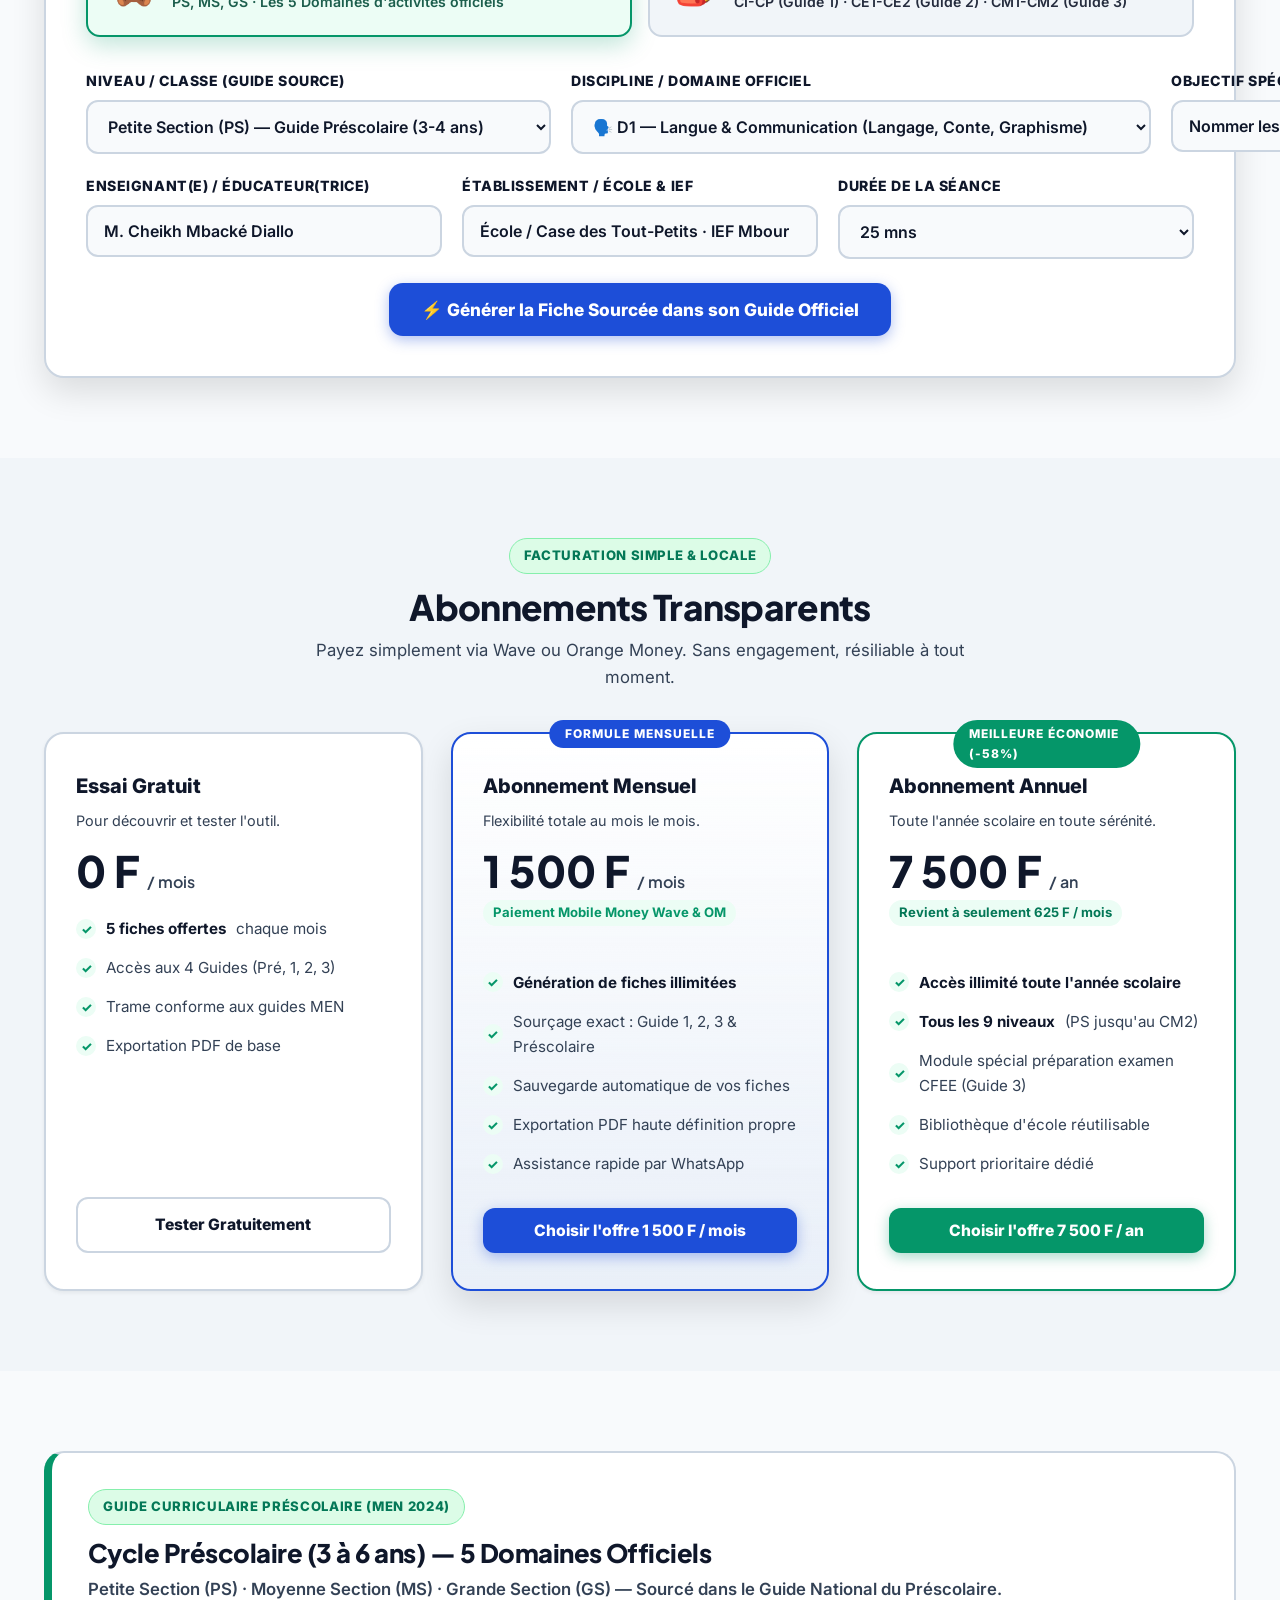
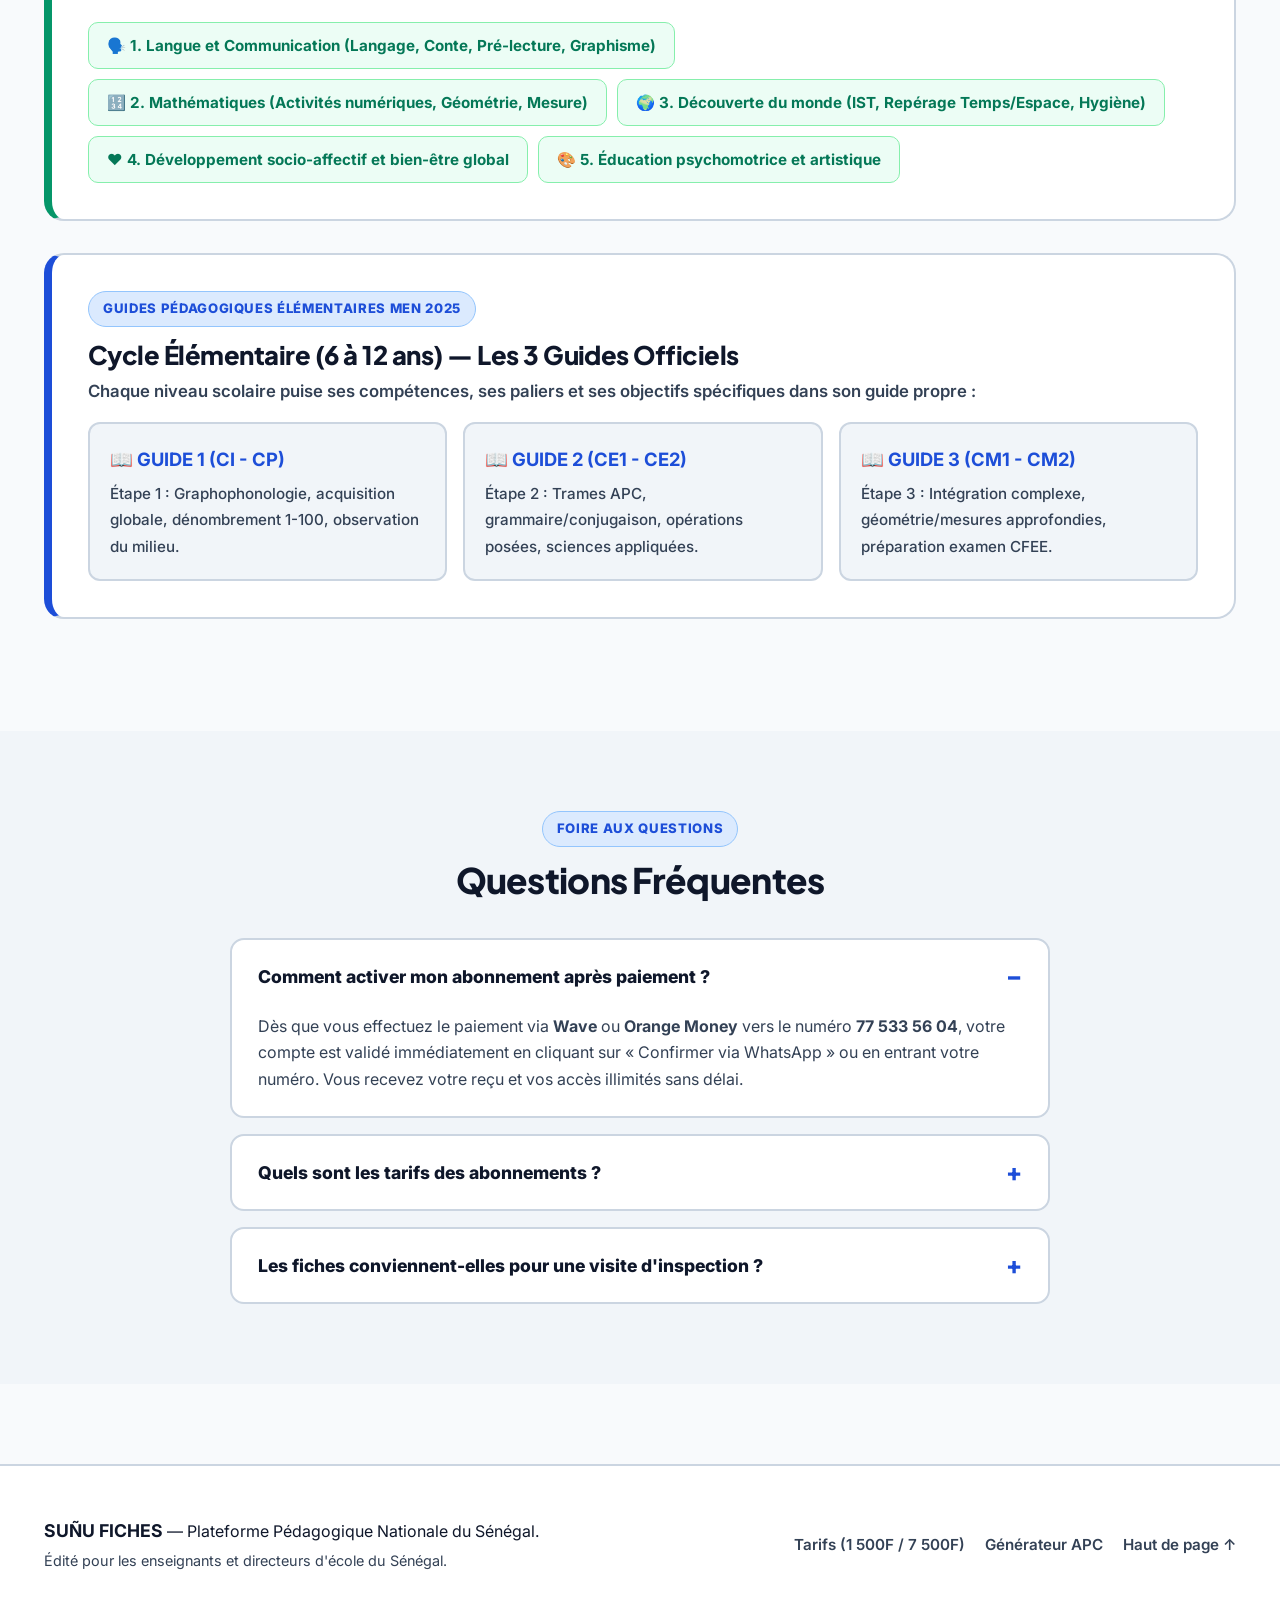
==== commit 43a369f2: "ajout-parcours-abonnement-et-paiement-wave-om-whatsapp" ====
--- a/sunu-fiches-landing.html
+++ b/sunu-fiches-landing.html
@@ -203,6 +203,16 @@
   box-shadow: 0 4px 14px rgba(5, 150, 105, 0.35);
 }
 .btn--success:hover { background: #047857; transform: translateY(-2px); }
+.btn--wave {
+  background: #00C3F7; color: #003648; font-weight: 900;
+  box-shadow: 0 4px 14px rgba(0, 195, 247, 0.35);
+}
+.btn--wave:hover { background: #00A6D3; transform: translateY(-2px); }
+.btn--whatsapp {
+  background: #25D366; color: #FFFFFF; font-weight: 900;
+  box-shadow: 0 4px 14px rgba(37, 211, 102, 0.35);
+}
+.btn--whatsapp:hover { background: #1EBE5D; transform: translateY(-2px); }
 .btn--outline {
   background: transparent; color: var(--text-main);
   border: 2px solid var(--border-color);
@@ -477,6 +487,80 @@
 }
 
 /* ==========================================================================
+   MODALE DE SOUSCRIPTION & CHECKOUT MOBILE MONEY (WAVE / ORANGE MONEY)
+   ========================================================================== */
+.modal-overlay {
+  position: fixed; inset: 0; z-index: 1000;
+  background: rgba(15, 23, 42, 0.75);
+  backdrop-filter: blur(8px);
+  display: none; place-items: center; padding: 20px;
+  animation: fadeIn 0.25s ease-out;
+}
+.modal-overlay.is-active { display: grid; }
+
+@keyframes fadeIn {
+  from { opacity: 0; transform: scale(0.97); }
+  to { opacity: 1; transform: scale(1); }
+}
+
+.modal-card {
+  background: var(--bg-card);
+  border: 2px solid var(--border-color);
+  border-radius: 20px;
+  max-width: 620px; width: 100%;
+  padding: 36px; position: relative;
+  box-shadow: 0 25px 50px -12px rgba(0, 0, 0, 0.35);
+  max-height: 90vh; overflow-y: auto;
+}
+.modal-close-btn {
+  position: absolute; top: 20px; right: 20px;
+  width: 36px; height: 36px; border-radius: 50%;
+  background: var(--bg-card-subtle); color: var(--text-main);
+  display: grid; place-items: center; font-size: 1.2rem; font-weight: 800;
+  cursor: pointer; transition: all 0.15s; border: 1px solid var(--border-color);
+}
+.modal-close-btn:hover { background: #DC2626; color: white; border-color: #DC2626; }
+
+.checkout-plan-banner {
+  background: linear-gradient(135deg, #1E40AF 0%, #3B82F6 100%);
+  color: white; border-radius: 14px; padding: 18px 24px;
+  display: flex; justify-content: space-between; align-items: center;
+  margin-bottom: 24px; box-shadow: 0 4px 14px rgba(30, 64, 175, 0.3);
+}
+.checkout-plan-banner h3 { color: white; font-size: 1.25rem; }
+.checkout-plan-banner .price-tag { font-size: 1.6rem; font-weight: 900; font-family: var(--font-heading); }
+
+.pay-methods-grid {
+  display: grid; grid-template-columns: repeat(3, 1fr); gap: 12px;
+  margin: 18px 0 24px;
+}
+.pay-option-card {
+  border: 2px solid var(--border-color); border-radius: 12px;
+  padding: 14px; text-align: center; cursor: pointer;
+  background: var(--bg-card-subtle); transition: all 0.2s;
+  display: flex; flex-direction: column; align-items: center; gap: 6px;
+}
+.pay-option-card:hover { border-color: #1D4ED8; }
+.pay-option-card.selected {
+  border-color: #1D4ED8; background: var(--accent-blue-bg);
+  box-shadow: 0 0 0 3px rgba(37, 99, 235, 0.2);
+}
+.pay-option-icon { font-size: 1.6rem; }
+.pay-option-name { font-size: 0.85rem; font-weight: 800; color: var(--text-main); }
+
+.instruction-box {
+  background: var(--bg-card-subtle); border: 1.5px solid var(--border-color);
+  border-radius: 12px; padding: 16px 20px; margin-bottom: 24px;
+  font-size: 0.95rem; line-height: 1.5;
+}
+.instruction-box strong { color: var(--text-main); }
+.instruction-number {
+  display: inline-block; background: #FEF08A; color: #854D0E;
+  font-family: var(--font-mono); font-weight: 800; font-size: 1.15rem;
+  padding: 2px 10px; border-radius: 6px; margin: 4px 0; border: 1px solid #FACC15;
+}
+
+/* ==========================================================================
    SECTIONS CONTENU & FAQ
    ========================================================================== */
 .curric-card {
@@ -576,7 +660,7 @@
       <button class="theme-toggle-btn" id="themeToggleBtn" aria-label="Basculer entre mode sombre et clair" title="Basculer Mode Clair / Sombre">
         <span id="themeIcon">🌙</span>
       </button>
-      <a class="btn btn--primary" href="#generateur">⚡ Créer ma Fiche</a>
+      <button class="btn btn--primary" onclick="openSubscribeModal('yearly')">⚡ S'abonner</button>
     </div>
   </div>
 </header>
@@ -601,7 +685,7 @@
 
         <div class="hero__cta-group">
           <a class="btn btn--primary btn--lg" href="#generateur">⚡ Générer ma fiche maintenant</a>
-          <a class="btn btn--outline btn--lg" href="#tarifs">Voir les abonnements</a>
+          <button class="btn btn--outline btn--lg" onclick="openSubscribeModal('yearly')">Voir les abonnements</button>
         </div>
 
         <div class="hero__guarantee">
@@ -818,7 +902,7 @@
             <li><span class="check-icon">✓</span> Assistance rapide par WhatsApp</li>
           </ul>
         </div>
-        <a class="btn btn--primary btn--full" href="#generateur">Choisir l'offre 1 500 F / mois</a>
+        <button class="btn btn--primary btn--full" onclick="openSubscribeModal('monthly')">Choisir l'offre 1 500 F / mois</button>
       </div>
 
       <!-- 3. Offre Annuelle (7 500 F / an) -->
@@ -837,7 +921,7 @@
             <li><span class="check-icon">✓</span> Support prioritaire dédié</li>
           </ul>
         </div>
-        <a class="btn btn--success btn--full" href="#generateur">Choisir l'offre 7 500 F / an</a>
+        <button class="btn btn--success btn--full" onclick="openSubscribeModal('yearly')">Choisir l'offre 7 500 F / an</button>
       </div>
     </div>
   </div>
@@ -894,9 +978,9 @@
 
     <div class="faq-box">
       <div class="faq-item is-open">
-        <button class="faq-question">Comment chaque fiche est-elle sourcée dans son guide officiel ?</button>
+        <button class="faq-question">Comment activer mon abonnement après paiement ?</button>
         <div class="faq-answer">
-          Le générateur applique automatiquement le guide exact du Ministère : <strong>Guide 1 pour les classes de CI et CP</strong> (Étape 1), <strong>Guide 2 pour les classes de CE1 et CE2</strong> (Étape 2), et <strong>Guide 3 pour les classes de CM1 et CM2 / CFEE</strong> (Étape 3). Pour la petite enfance, les fiches sont indexées sur le <strong>Guide Curriculaire du Préscolaire (2024)</strong>.
+          Dès que vous effectuez le paiement via <strong>Wave</strong> ou <strong>Orange Money</strong> vers le numéro <strong>77 533 56 04</strong>, votre compte est validé immédiatement en cliquant sur « Confirmer via WhatsApp » ou en entrant votre numéro. Vous recevez votre reçu et vos accès illimités sans délai.
         </div>
       </div>
 
@@ -933,7 +1017,109 @@
   </div>
 </footer>
 
-<!-- SCRIPT LOGIQUE : SOURÇAGE OFFICIEL GUIDE 1 (CI-CP), GUIDE 2 (CE1-CE2), GUIDE 3 (CM1-CM2) & PRÉSCOLAIRE -->
+<!-- MODALE DE SOUSCRIPTION & ACTIVATION MOBILE MONEY -->
+<div class="modal-overlay" id="subscribeModal">
+  <div class="modal-card">
+    <button class="modal-close-btn" onclick="closeSubscribeModal()" aria-label="Fermer la modale">✕</button>
+
+    <div class="checkout-plan-banner" id="modalPlanBanner">
+      <div>
+        <span style="font-size: 0.85rem; text-transform: uppercase; font-weight: 700; letter-spacing: 0.05em; opacity: 0.9;">Abonnement Sélectionné</span>
+        <h3 id="modalPlanTitle">Formule Annuelle (Meilleure Offre)</h3>
+      </div>
+      <div class="price-tag" id="modalPlanPrice">7 500 F CFA</div>
+    </div>
+
+    <!-- ÉTAPE FORMULAIRE -->
+    <div id="checkoutStepForm">
+      <div style="display: grid; grid-template-columns: 1fr 1fr; gap: 14px; margin-bottom: 14px;">
+        <div class="form-field">
+          <label for="subName">Nom &amp; Prénom de l'Enseignant</label>
+          <input type="text" id="subName" class="form-input" placeholder="ex: Cheikh Mbacké Diallo" value="Cheikh Mbacké Diallo">
+        </div>
+        <div class="form-field">
+          <label for="subPhone">Téléphone / WhatsApp 🇸🇳</label>
+          <input type="tel" id="subPhone" class="form-input" placeholder="ex: 77 533 56 04" value="77 533 56 04">
+        </div>
+      </div>
+
+      <div style="display: grid; grid-template-columns: 1fr 1fr; gap: 14px; margin-bottom: 18px;">
+        <div class="form-field">
+          <label for="subSchool">École / Établissement</label>
+          <input type="text" id="subSchool" class="form-input" placeholder="ex: École Mbour 1" value="École Mbour 1">
+        </div>
+        <div class="form-field">
+          <label for="subIEF">IEF / Inspection</label>
+          <input type="text" id="subIEF" class="form-input" placeholder="ex: IEF Mbour" value="IEF Mbour">
+        </div>
+      </div>
+
+      <label style="font-weight: 800; font-size: 0.88rem; text-transform: uppercase; color: var(--text-main); display: block; margin-bottom: 8px;">
+        Choisissez votre moyen de paiement Mobile Money :
+      </label>
+
+      <div class="pay-methods-grid">
+        <div class="pay-option-card selected" id="payOptWave" onclick="selectPayMethod('wave')">
+          <div class="pay-option-icon">🌊</div>
+          <div class="pay-option-name">Wave Sénégal</div>
+          <small style="color: #059669; font-weight: 700; font-size: 0.72rem;">0% de frais</small>
+        </div>
+        <div class="pay-option-card" id="payOptOM" onclick="selectPayMethod('om')">
+          <div class="pay-option-icon">🍊</div>
+          <div class="pay-option-name">Orange Money</div>
+          <small style="color: var(--text-muted); font-size: 0.72rem;">Transfert direct</small>
+        </div>
+        <div class="pay-option-card" id="payOptFree" onclick="selectPayMethod('free')">
+          <div class="pay-option-icon">🔴</div>
+          <div class="pay-option-name">Free Money</div>
+          <small style="color: var(--text-muted); font-size: 0.72rem;">Transfert direct</small>
+        </div>
+      </div>
+
+      <div class="instruction-box" id="payInstructions">
+        <strong>📱 Instructions de Paiement Wave :</strong><br>
+        Envoyez <span id="instructionAmount" style="font-weight: 800; color: #1D4ED8;">7 500 F CFA</span> directement au compte Wave officiel :<br>
+        <span class="instruction-number">77 533 56 04</span> (Titulaire : <em>Cheikh Mbacké Diallo / SUÑU FICHES</em>).
+      </div>
+
+      <div style="display: grid; gap: 12px;">
+        <button type="button" class="btn btn--wave btn--lg btn--full" id="btnWaveDirect" onclick="triggerDirectWave()">
+          🌊 Payer directement avec Wave (<span id="btnWaveAmount">7 500 F</span>)
+        </button>
+
+        <button type="button" class="btn btn--whatsapp btn--full" onclick="confirmOnWhatsApp()">
+          💬 Confirmer et Activer via WhatsApp (+221 77 533 56 04)
+        </button>
+
+        <button type="button" class="btn btn--outline btn--full" onclick="simulateSuccessActivation()">
+          ⚡ J'ai déjà envoyé le paiement · Activer mon compte
+        </button>
+      </div>
+    </div>
+
+    <!-- ÉCRAN DE CONFIRMATION / SUCCÈS -->
+    <div id="checkoutStepSuccess" style="display: none; text-align: center; padding: 20px 0;">
+      <div style="width: 72px; height: 72px; background: #DCFCE7; color: #059669; border-radius: 50%; display: grid; place-items: center; font-size: 2.2rem; margin: 0 auto 18px; border: 2px solid #86EFAC;">
+        ✓
+      </div>
+      <h3 style="font-size: 1.6rem; color: var(--text-main); margin-bottom: 8px;">Abonnement Activé avec Succès !</h3>
+      <p style="color: var(--text-muted); max-width: 44ch; margin: 0 auto 20px;">
+        Félicitations <strong id="successTeacherName">Cher Enseignant</strong>. Votre accès illimité <strong>SUÑU FICHES PRO</strong> est actif sur votre numéro <strong id="successPhone">77 533 56 04</strong>.
+      </p>
+
+      <div style="background: var(--bg-card-subtle); border: 2px dashed #059669; border-radius: 12px; padding: 16px; margin-bottom: 24px; font-family: var(--font-mono); font-size: 0.95rem;">
+        <div>RÉFÉRENCE D'ACTIVATION : <strong style="color: #059669;" id="successRef">SF-2026-8894</strong></div>
+        <div style="font-size: 0.85rem; color: var(--text-muted); margin-top: 4px;">Accès illimité à tous les guides (Préscolaire, 1, 2, 3)</div>
+      </div>
+
+      <button class="btn btn--success btn--lg btn--full" onclick="closeSubscribeModal(); document.getElementById('generateur').scrollIntoView({behavior: 'smooth'});">
+        🚀 Commencer à générer mes fiches en illimité
+      </button>
+    </div>
+  </div>
+</div>
+
+<!-- SCRIPT LOGIQUE : SOURÇAGE OFFICIEL & SYSTÈME DE SOUSCRIPTION COMPLET -->
 <script>
 // 1. GESTION DU THÈME SOMBRE / CLAIR
 const themeToggleBtn = document.getElementById('themeToggleBtn');
@@ -955,29 +1141,127 @@
 
 initTheme();
 
-// 2. MAPPING GUIDE 1 (CI-CP), GUIDE 2 (CE1-CE2), GUIDE 3 (CM1-CM2), GUIDE PRÉSCOLAIRE
+// 2. GESTION DU CHECKOUT & SOUSCRIPTION (WAVE / ORANGE MONEY / WHATSAPP)
+let activePlan = 'yearly'; // 'monthly' or 'yearly'
+let activePayment = 'wave'; // 'wave', 'om', 'free'
+
+const subscribeModal = document.getElementById('subscribeModal');
+const modalPlanTitle = document.getElementById('modalPlanTitle');
+const modalPlanPrice = document.getElementById('modalPlanPrice');
+const instructionAmount = document.getElementById('instructionAmount');
+const btnWaveAmount = document.getElementById('btnWaveAmount');
+const payInstructions = document.getElementById('payInstructions');
+const checkoutStepForm = document.getElementById('checkoutStepForm');
+const checkoutStepSuccess = document.getElementById('checkoutStepSuccess');
+
+function openSubscribeModal(plan) {
+  activePlan = plan;
+  checkoutStepForm.style.display = 'block';
+  checkoutStepSuccess.style.display = 'none';
+
+  if (plan === 'yearly') {
+    modalPlanTitle.textContent = "Abonnement Annuel (Économie -58%)";
+    modalPlanPrice.textContent = "7 500 F CFA / an";
+    instructionAmount.textContent = "7 500 F CFA";
+    btnWaveAmount.textContent = "7 500 F";
+  } else {
+    modalPlanTitle.textContent = "Abonnement Mensuel (Flexibilité)";
+    modalPlanPrice.textContent = "1 500 F CFA / mois";
+    instructionAmount.textContent = "1 500 F CFA";
+    btnWaveAmount.textContent = "1 500 F";
+  }
+
+  selectPayMethod('wave');
+  subscribeModal.classList.add('is-active');
+}
+
+function closeSubscribeModal() {
+  subscribeModal.classList.remove('is-active');
+}
+
+function selectPayMethod(method) {
+  activePayment = method;
+  document.getElementById('payOptWave').classList.remove('selected');
+  document.getElementById('payOptOM').classList.remove('selected');
+  document.getElementById('payOptFree').classList.remove('selected');
+
+  const amountStr = activePlan === 'yearly' ? '7 500 F CFA' : '1 500 F CFA';
+
+  if (method === 'wave') {
+    document.getElementById('payOptWave').classList.add('selected');
+    payInstructions.innerHTML = `
+      <strong>🌊 Instructions de Paiement Wave :</strong><br>
+      Effectuez le transfert de <strong style="color: #1D4ED8;">${amountStr}</strong> vers le compte Wave officiel :<br>
+      <span class="instruction-number">77 533 56 04</span> (Titulaire : <em>Cheikh Mbacké Diallo / SUÑU FICHES</em>).
+    `;
+    document.getElementById('btnWaveDirect').style.display = 'inline-flex';
+  } else if (method === 'om') {
+    document.getElementById('payOptOM').classList.add('selected');
+    payInstructions.innerHTML = `
+      <strong>🍊 Instructions Orange Money :</strong><br>
+      Transférez <strong style="color: #1D4ED8;">${amountStr}</strong> au numéro marchand / compte OM :<br>
+      <span class="instruction-number">77 533 56 04</span> ou composez <span class="instruction-number">#144#</span>.
+    `;
+    document.getElementById('btnWaveDirect').style.display = 'none';
+  } else {
+    document.getElementById('payOptFree').classList.add('selected');
+    payInstructions.innerHTML = `
+      <strong>🔴 Instructions Free Money :</strong><br>
+      Transférez <strong style="color: #1D4ED8;">${amountStr}</strong> vers le numéro Free Money :<br>
+      <span class="instruction-number">77 533 56 04</span> ou composez <span class="instruction-number">#150#</span>.
+    `;
+    document.getElementById('btnWaveDirect').style.display = 'none';
+  }
+}
+
+function triggerDirectWave() {
+  const amount = activePlan === 'yearly' ? '7500' : '1500';
+  // Ouvre le lien de paiement direct ou application Wave
+  const waveUrl = `https://pay.wave.com/m/M_p1_sunu_fiches?amount=${amount}`;
+  window.open(`https://wa.me/221775335604?text=${encodeURIComponent(`Bonjour SUÑU FICHES, je viens d'effectuer mon paiement Wave de ${amount} F CFA pour l'activation de mon compte.`)}`, '_blank');
+  simulateSuccessActivation();
+}
+
+function confirmOnWhatsApp() {
+  const name = document.getElementById('subName').value || 'Enseignant';
+  const phone = document.getElementById('subPhone').value || '77 533 56 04';
+  const school = document.getElementById('subSchool').value || 'École';
+  const planName = activePlan === 'yearly' ? 'Abonnement Annuel (7 500 F CFA)' : 'Abonnement Mensuel (1 500 F CFA)';
+
+  const text = `Bonjour SUÑU FICHES ! 👋\nJe souhaite activer mon compte :\n- Nom : ${name}\n- Téléphone : ${phone}\n- École : ${school}\n- Formule choisie : ${planName}\n- Paiement effectué via : ${activePayment.toUpperCase()}`;
+  const whatsappUrl = `https://wa.me/221775335604?text=${encodeURIComponent(text)}`;
+  window.open(whatsappUrl, '_blank');
+  simulateSuccessActivation();
+}
+
+function simulateSuccessActivation() {
+  const name = document.getElementById('subName').value || 'M. Diallo';
+  const phone = document.getElementById('subPhone').value || '77 533 56 04';
+  const randomRef = 'SF-' + new Date().getFullYear() + '-' + Math.floor(1000 + Math.random() * 9000);
+
+  document.getElementById('successTeacherName').textContent = name;
+  document.getElementById('successPhone').textContent = phone;
+  document.getElementById('successRef').textContent = randomRef;
+
+  checkoutStepForm.style.display = 'none';
+  checkoutStepSuccess.style.display = 'block';
+}
+
+// 3. MAPPING GUIDE 1 (CI-CP), GUIDE 2 (CE1-CE2), GUIDE 3 (CM1-CM2), GUIDE PRÉSCOLAIRE
 const GUIDE_CONFIG = {
-  // PRÉSCOLAIRE (GUIDE 2024)
   "PS": { guideName: "GUIDE DU PRÉSCOLAIRE (MEN 2024)", etape: "Petite Section (3-4 ans)", sourceRef: "Guide Curriculaire National du Préscolaire — Domaine D1 à D5" },
   "MS": { guideName: "GUIDE DU PRÉSCOLAIRE (MEN 2024)", etape: "Moyenne Section (4-5 ans)", sourceRef: "Guide Curriculaire National du Préscolaire — Domaine D1 à D5" },
   "GS": { guideName: "GUIDE DU PRÉSCOLAIRE (MEN 2024)", etape: "Grande Section (5-6 ans)", sourceRef: "Guide Curriculaire National du Préscolaire — Domaine D1 à D5" },
-
-  // GUIDE 1 (CI - CP : ÉTAPE 1)
   "CI": { guideName: "GUIDE PÉDAGOGIQUE 1 (MEN 2025)", etape: "Étape 1 · Cours d'Initiation (CI)", sourceRef: "Guide Pédagogique 1 — Enseignement Élémentaire Étape 1 (CI - CP)" },
   "CP": { guideName: "GUIDE PÉDAGOGIQUE 1 (MEN 2025)", etape: "Étape 1 · Cours Préparatoire (CP)", sourceRef: "Guide Pédagogique 1 — Enseignement Élémentaire Étape 1 (CI - CP)" },
-
-  // GUIDE 2 (CE1 - CE2 : ÉTAPE 2)
   "CE1": { guideName: "GUIDE PÉDAGOGIQUE 2 (MEN 2025)", etape: "Étape 2 · Cours Élémentaire 1 (CE1)", sourceRef: "Guide Pédagogique 2 — Enseignement Élémentaire Étape 2 (CE1 - CE2)" },
   "CE2": { guideName: "GUIDE PÉDAGOGIQUE 2 (MEN 2025)", etape: "Étape 2 · Cours Élémentaire 2 (CE2)", sourceRef: "Guide Pédagogique 2 — Enseignement Élémentaire Étape 2 (CE1 - CE2)" },
-
-  // GUIDE 3 (CM1 - CM2 : ÉTAPE 3)
   "CM1": { guideName: "GUIDE PÉDAGOGIQUE 3 (MEN 2025)", etape: "Étape 3 · Cours Moyen 1 (CM1)", sourceRef: "Guide Pédagogique 3 — Enseignement Élémentaire Étape 3 (CM1 - CM2)" },
   "CM2": { guideName: "GUIDE PÉDAGOGIQUE 3 (MEN 2025)", etape: "Étape 3 · Cours Moyen 2 (CM2 / Examen CFEE)", sourceRef: "Guide Pédagogique 3 — Enseignement Élémentaire Étape 3 (CM1 - CM2 & CFEE)" }
 };
 
-// 3. OBJECTIFS ET ÉTAPES SPÉCIFIQUES PAR GUIDE ET DISCIPLINE
+// 4. OBJECTIFS ET ÉTAPES SPÉCIFIQUES PAR GUIDE ET DISCIPLINE
 const PEDAGOGICAL_DATABASE = {
-  // PRÉSCOLAIRE (5 DOMAINES OFFICIELS DU GUIDE 2024)
   "pre": {
     "D1 — Langue & Communication": {
       os: "Nommer les membres de sa famille en montrant leur image sur l'album de classe.",
@@ -1036,7 +1320,6 @@
     }
   },
 
-  // GUIDE 1 (CI - CP : ÉTAPE 1)
   "guide1": {
     "Mathématiques — Opérations": {
       os: "Effectuer une addition simple sans retenue de deux nombres entiers inférieurs à 20 (Guide 1).",
@@ -1062,7 +1345,6 @@
     }
   },
 
-  // GUIDE 2 (CE1 - CE2 : ÉTAPE 2)
   "guide2": {
     "Mathématiques — Opérations": {
       os: "Effectuer correctement une multiplication posée d'un nombre à deux chiffres par un multiplicateur à un chiffre avec retenue (Guide 2).",
@@ -1088,7 +1370,6 @@
     }
   },
 
-  // GUIDE 3 (CM1 - CM2 : ÉTAPE 3 / EXAMEN CFEE)
   "guide3": {
     "Mathématiques — Opérations": {
       os: "Calculer des pourcentages, remises et augmentations dans une situation financière complexe (Guide 3 / Prépa CFEE).",
@@ -1201,7 +1482,7 @@
   }
 }
 
-// 4. MOTEUR DE GÉNÉRATION DE FICHE APC STYLE CAHIER AVEC RÉFÉRENCE EXACTE DU GUIDE
+// 5. MOTEUR DE GÉNÉRATION DE FICHE APC STYLE CAHIER AVEC RÉFÉRENCE EXACTE DU GUIDE
 const ficheForm = document.getElementById('ficheForm');
 const outputContainer = document.getElementById('outputContainer');
 const ficheContent = document.getElementById('ficheContent');
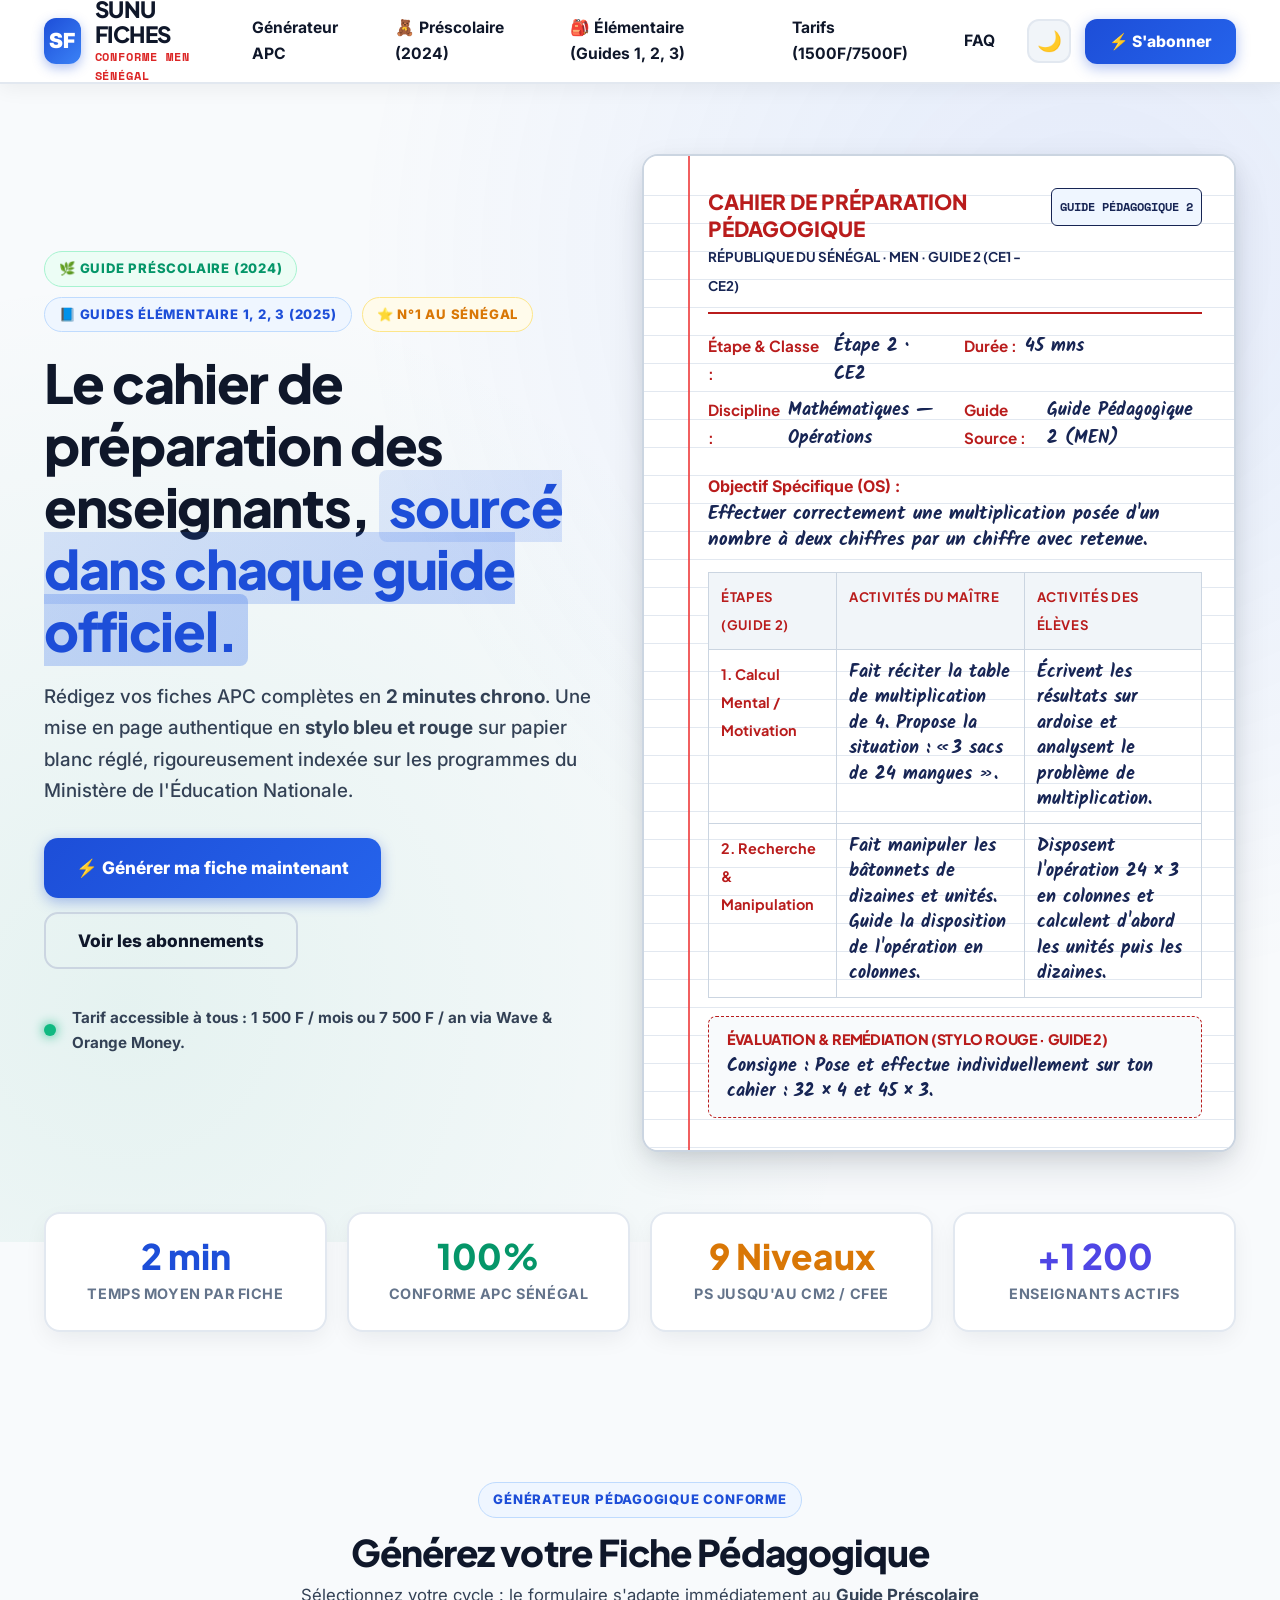
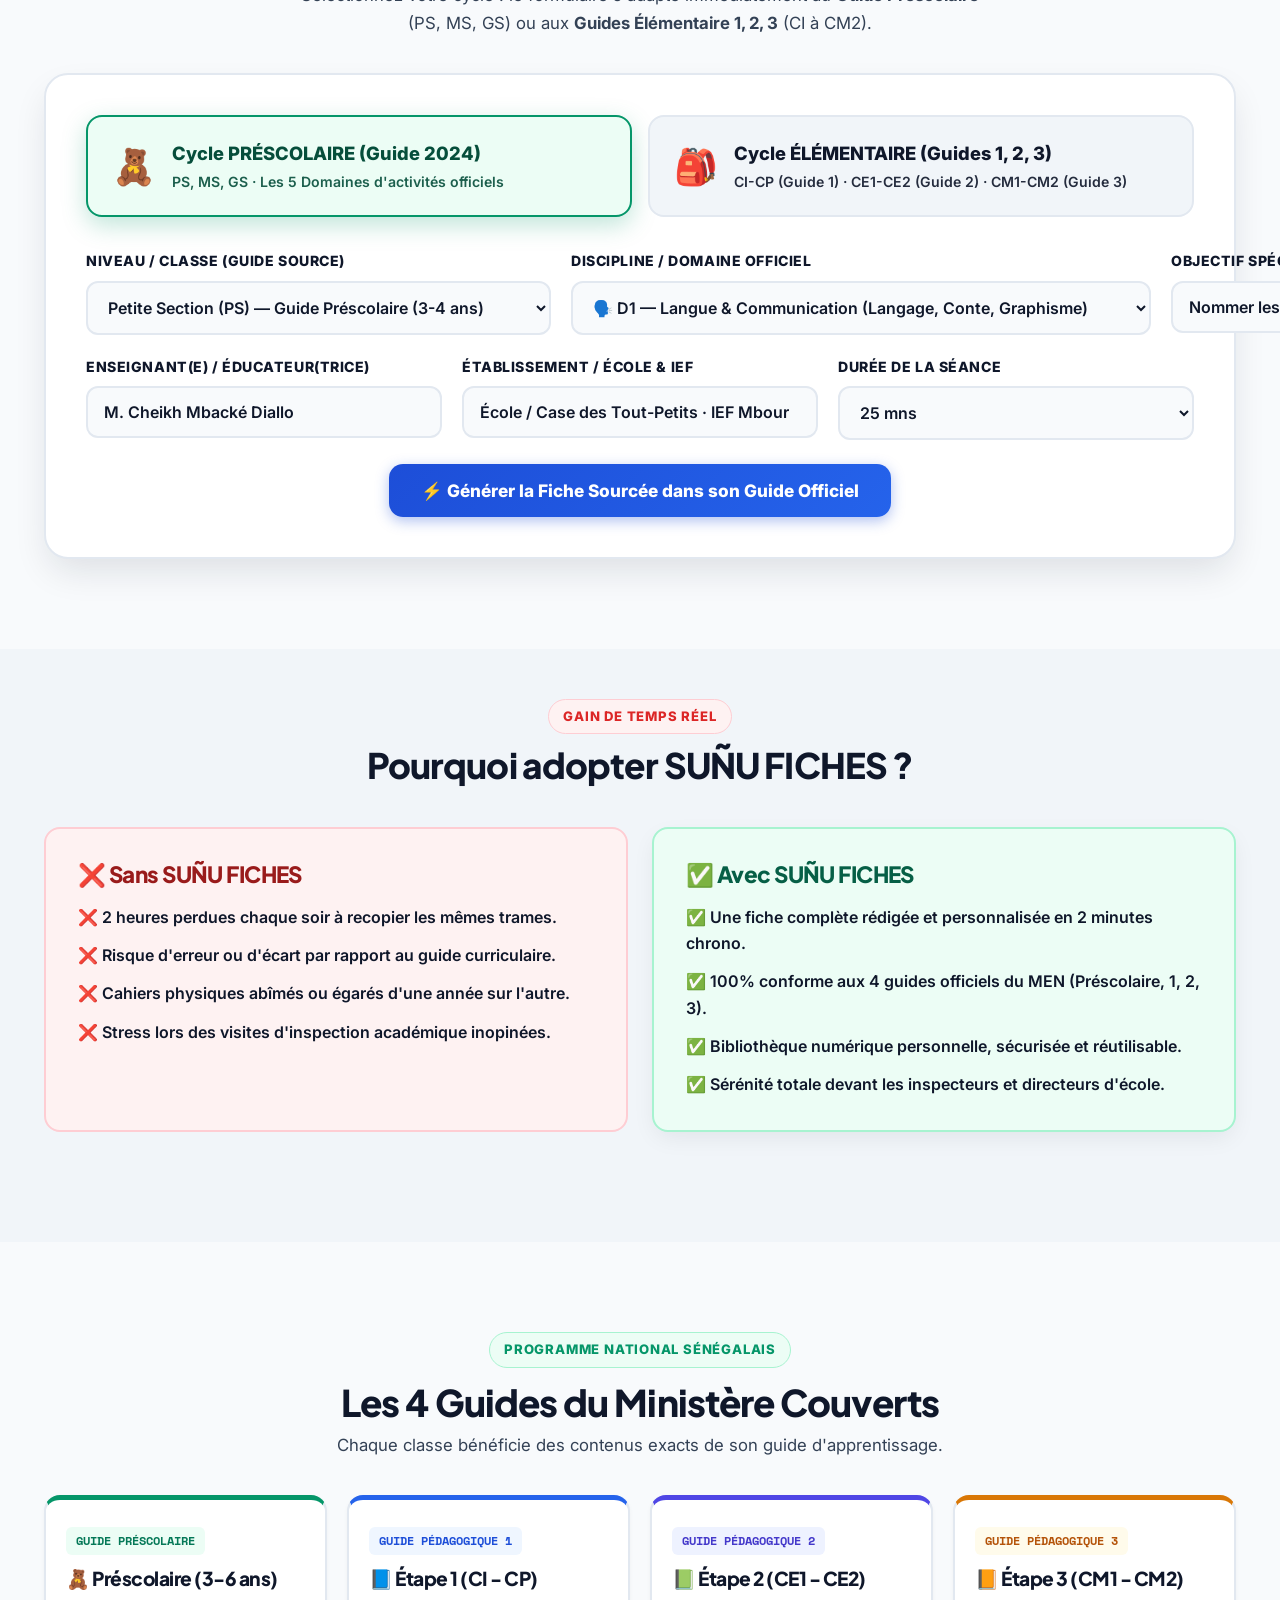
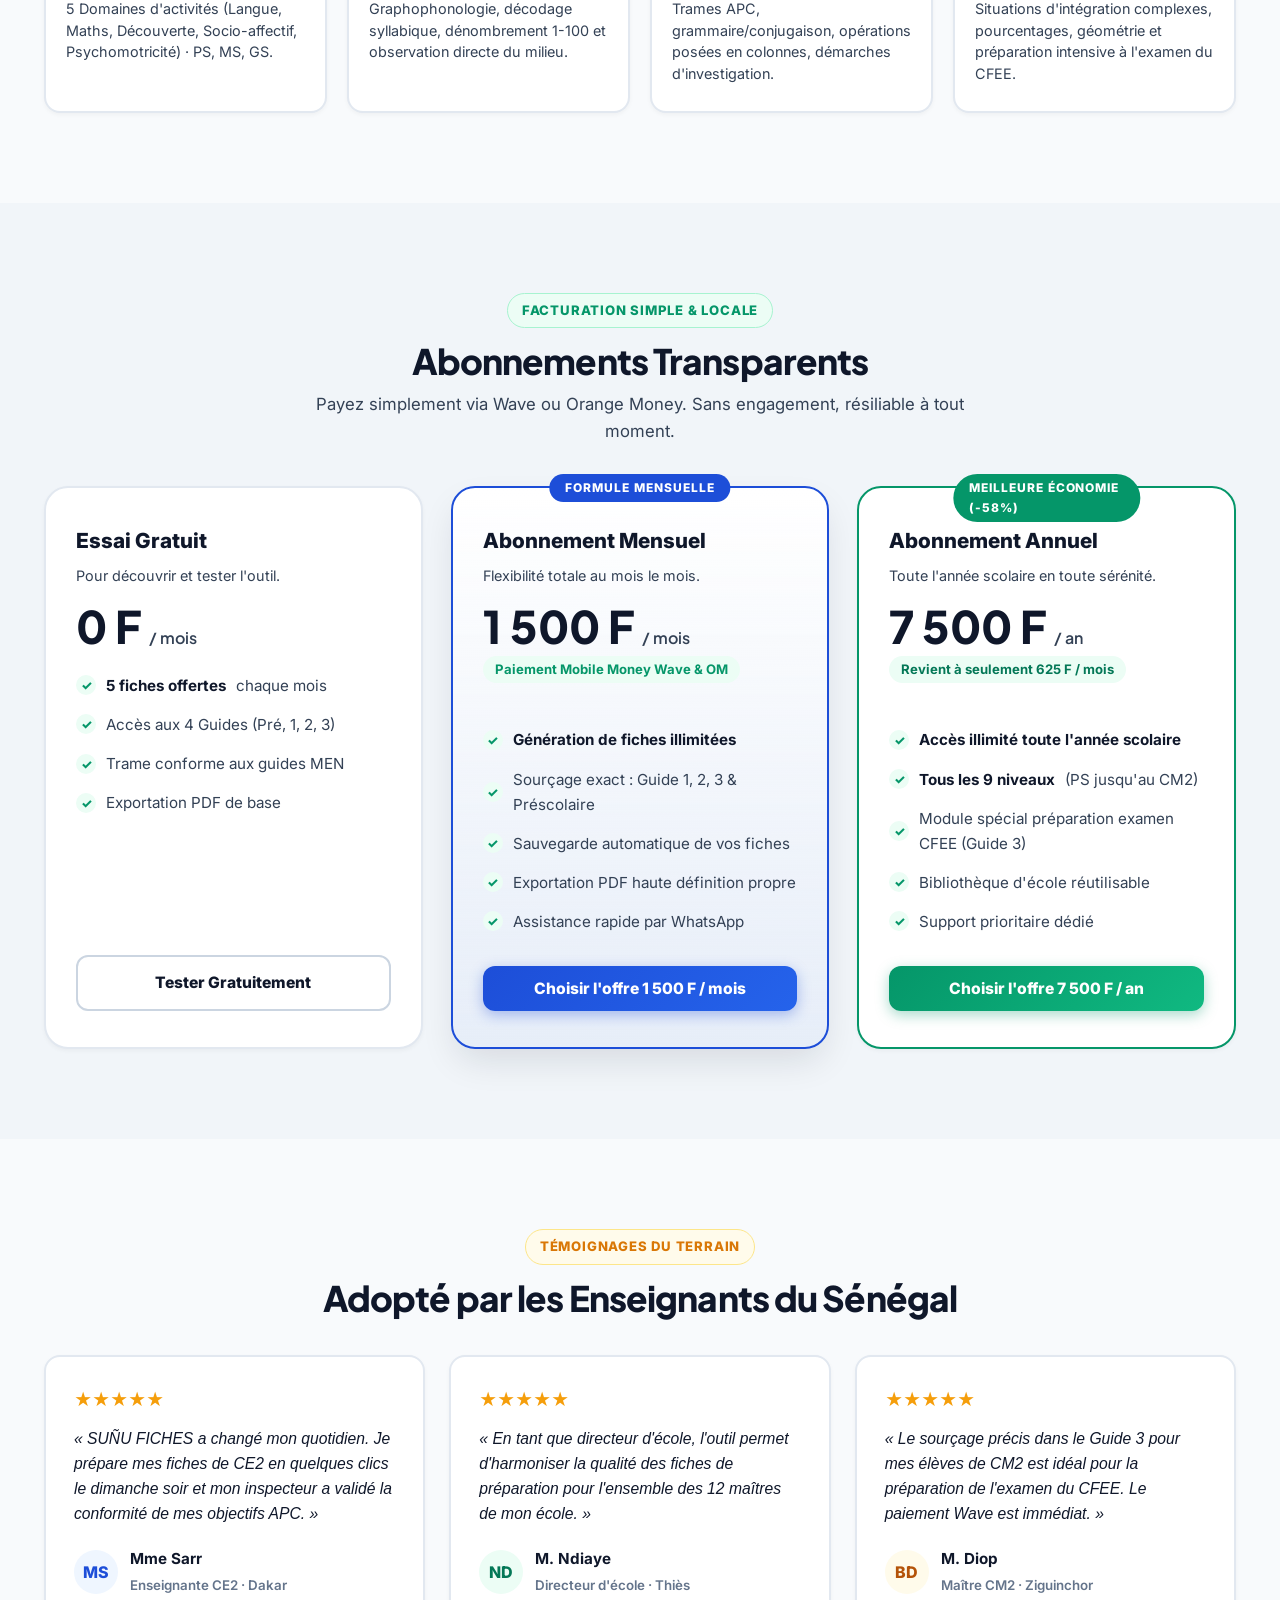
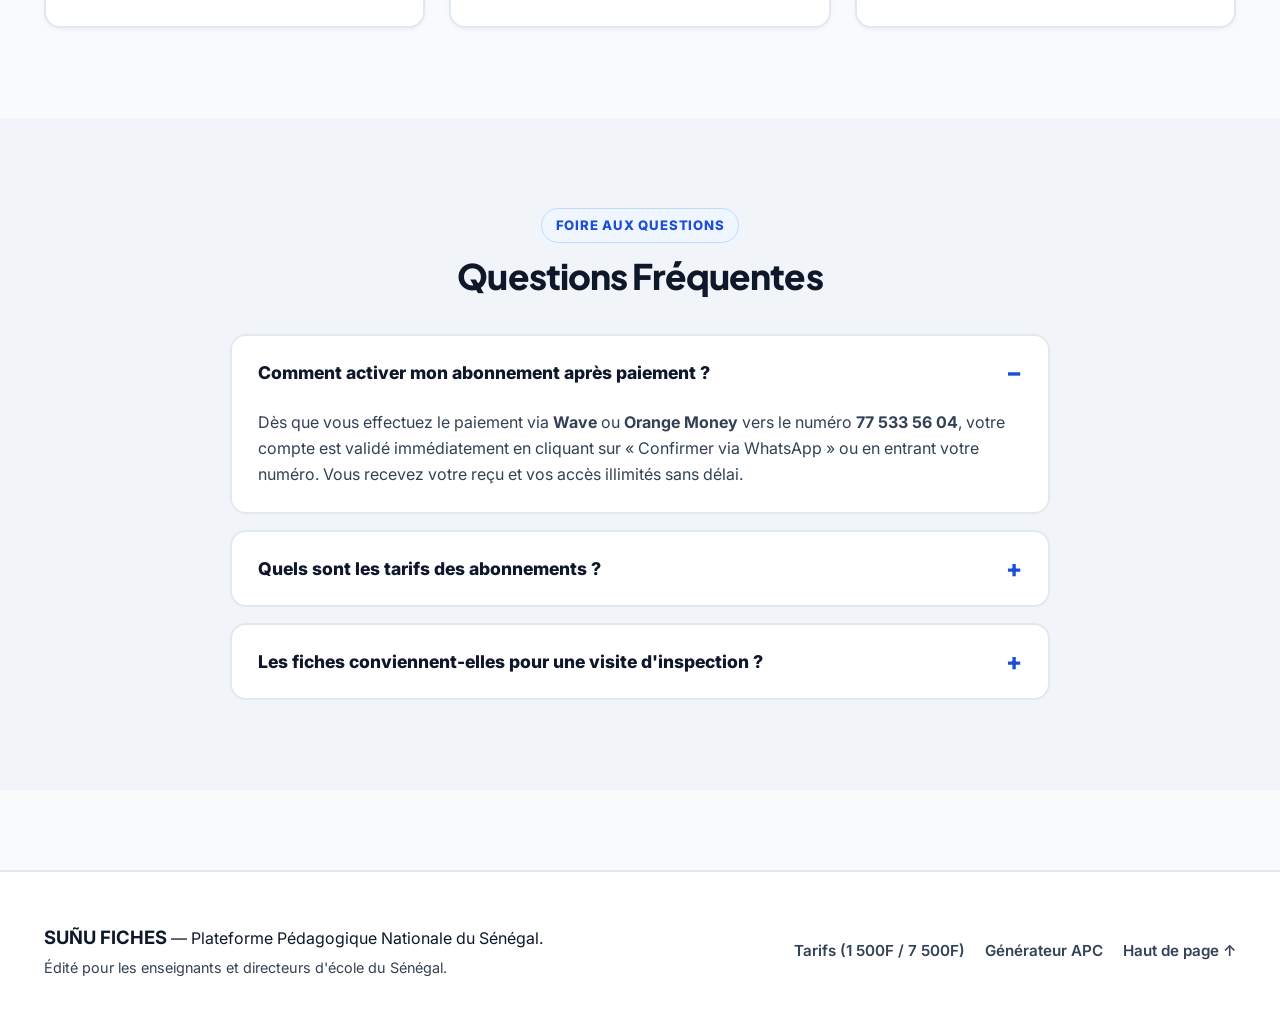
==== commit e434dc94: "design-professionnel-couleurs-adaptees-senegal-et-temoignages" ====
--- a/sunu-fiches-landing.html
+++ b/sunu-fiches-landing.html
@@ -3,17 +3,17 @@
 <head>
 <meta charset="UTF-8">
 <meta name="viewport" content="width=device-width, initial-scale=1">
-<title>SUÑU FICHES — Plateforme N°1 de Fiches Pédagogiques au Sénégal</title>
-<meta name="description" content="Générateur professionnel de fiches pédagogiques APC conformes aux guides officiels du MEN sénégalais : Guide Préscolaire (2024), Guide 1 (CI-CP), Guide 2 (CE1-CE2), Guide 3 (CM1-CM2).">
-
-<!-- Google Fonts: Inter pour l'interface pro + Kalam & Caveat pour l'écriture stylo plume/bille authentique -->
+<title>SUÑU FICHES — La Plateforme N°1 de Fiches Pédagogiques au Sénégal</title>
+<meta name="description" content="Générateur pédagogique professionnel APC conforme aux guides officiels du MEN : Guide Préscolaire (2024), Guide 1 (CI-CP), Guide 2 (CE1-CE2), Guide 3 (CM1-CM2). Format cahier authentique stylo bleu et rouge.">
+
+<!-- Polices Google Fonts : Plus Jakarta Sans (titres), Inter (corps), Kalam & Caveat (écriture stylo) -->
 <link rel="preconnect" href="https://fonts.googleapis.com">
 <link rel="preconnect" href="https://fonts.gstatic.com" crossorigin>
 <link href="https://fonts.googleapis.com/css2?family=Caveat:wght@600;700&family=Inter:wght@400;500;600;700;800;900&family=Kalam:wght@400;700&family=Plus+Jakarta+Sans:wght@600;700;800;900&family=Space+Mono:wght@700&display=swap" rel="stylesheet">
 
 <style>
 /* ==========================================================================
-   DESIGN SYSTEM & CSS VARIABLES (LIGHT / DARK THEMES)
+   PALETTE DE COULEURS HARMONIEUSE & INSTITUTIONNELLE
    ========================================================================== */
 :root {
   --font-sans: 'Inter', -apple-system, BlinkMacSystemFont, 'Segoe UI', Roboto, sans-serif;
@@ -21,27 +21,39 @@
   --font-hand: 'Kalam', 'Caveat', cursive, sans-serif;
   --font-mono: 'Space Mono', monospace;
 
-  /* Couleurs Principales Mode Clair */
+  /* Couleurs Thème Clair */
   --bg-body: #F8FAFC;
   --bg-card: #FFFFFF;
   --bg-card-subtle: #F1F5F9;
-  --bg-nav: #FFFFFF;
-  --border-color: #CBD5E1;
+  --bg-card-elevated: #FFFFFF;
+  --bg-nav: rgba(255, 255, 255, 0.95);
+  --border-color: #E2E8F0;
+  --border-strong: #CBD5E1;
   --border-focus: #2563EB;
 
   --text-main: #0F172A;
   --text-muted: #334155;
   --text-light: #64748B;
 
-  --primary: #1D4ED8;
-  --primary-hover: #1E40AF;
-  --accent-red: #DC2626;
-  --accent-green: #059669;
-  --accent-green-bg: #ECFDF5;
-  --accent-green-text: #065F46;
-  --accent-blue-bg: #EFF6FF;
-  --accent-blue-text: #1E40AF;
-  --accent-red-bg: #FEF2F2;
+  /* Couleurs d'accentuation adaptées */
+  --bleu-royal: #1D4ED8;
+  --bleu-royal-light: #EFF6FF;
+  --bleu-royal-border: #BFDBFE;
+
+  --vert-senegal: #059669;
+  --vert-senegal-light: #ECFDF5;
+  --vert-senegal-border: #A7F3D0;
+
+  --or-teranga: #D97706;
+  --or-teranga-light: #FFFBEB;
+  --or-teranga-border: #FDE68A;
+
+  --rouge-rectorat: #DC2626;
+  --rouge-rectorat-light: #FEF2F2;
+  --rouge-rectorat-border: #FECDD3;
+
+  --indigo-pro: #4F46E5;
+  --indigo-pro-light: #EEF2FF;
 
   /* Cahier de Préparation / Fiche (Papier Blanc Réglé) */
   --cahier-bg: #FFFFFF;
@@ -49,54 +61,64 @@
   --cahier-margin: #EF4444;
   --stylo-bleu: #172554;      /* Encre bleu Bic authentique */
   --stylo-rouge: #B91C1C;     /* Encre rouge correction/titre */
-  --cahier-shadow: 0 16px 36px -4px rgba(15, 23, 42, 0.14), 0 6px 16px -2px rgba(15, 23, 42, 0.08);
-
-  --shadow-sm: 0 2px 4px rgba(0,0,0,0.06);
-  --shadow-md: 0 6px 18px rgba(0,0,0,0.08);
-  --shadow-lg: 0 14px 34px rgba(0,0,0,0.12);
-  --radius-sm: 8px;
-  --radius-md: 14px;
-  --radius-lg: 20px;
+  --cahier-shadow: 0 16px 40px -6px rgba(15, 23, 42, 0.16), 0 6px 18px -2px rgba(15, 23, 42, 0.08);
+
+  --shadow-sm: 0 2px 4px rgba(0,0,0,0.04);
+  --shadow-md: 0 8px 24px -4px rgba(15, 23, 42, 0.08);
+  --shadow-lg: 0 16px 36px -6px rgba(15, 23, 42, 0.12);
+  --radius-sm: 10px;
+  --radius-md: 16px;
+  --radius-lg: 24px;
   --max-w: 1240px;
 }
 
 [data-theme="dark"] {
-  --bg-body: #0B0F19;
-  --bg-card: #131B2E;
-  --bg-card-subtle: #1E293B;
-  --bg-nav: #0F172A;
-  --border-color: #334155;
+  --bg-body: #090D16;
+  --bg-card: #111827;
+  --bg-card-subtle: #1F2937;
+  --bg-card-elevated: #1A2333;
+  --bg-nav: rgba(15, 23, 42, 0.95);
+  --border-color: #2D3748;
+  --border-strong: #4A5568;
   --border-focus: #3B82F6;
 
-  --text-main: #FFFFFF;
-  --text-muted: #CBD5E1;
-  --text-light: #94A3B8;
-
-  --primary: #3B82F6;
-  --primary-hover: #60A5FA;
-  --accent-red: #F87171;
-  --accent-green: #10B981;
-  --accent-green-bg: #064E3B;
-  --accent-green-text: #FFFFFF;
-  --accent-blue-bg: #1E3A8A;
-  --accent-blue-text: #FFFFFF;
-  --accent-red-bg: #450A0A;
-
-  /* Le cahier reste une feuille blanche authentique de haute lisibilité */
+  --text-main: #F9FAFB;
+  --text-muted: #D1D5DB;
+  --text-light: #9CA3AF;
+
+  --bleu-royal: #3B82F6;
+  --bleu-royal-light: #1E3A8A;
+  --bleu-royal-border: #2563EB;
+
+  --vert-senegal: #10B981;
+  --vert-senegal-light: #064E3B;
+  --vert-senegal-border: #059669;
+
+  --or-teranga: #F59E0B;
+  --or-teranga-light: #78350F;
+  --or-teranga-border: #D97706;
+
+  --rouge-rectorat: #F87171;
+  --rouge-rectorat-light: #7F1D1D;
+  --rouge-rectorat-border: #DC2626;
+
+  --indigo-pro: #818CF8;
+  --indigo-pro-light: #312E81;
+
   --cahier-bg: #FFFFFF;
   --cahier-line: #E2E8F0;
   --cahier-margin: #EF4444;
   --stylo-bleu: #172554;
   --stylo-rouge: #B91C1C;
-  --cahier-shadow: 0 16px 44px rgba(0, 0, 0, 0.7);
-
-  --shadow-sm: 0 2px 6px rgba(0,0,0,0.4);
-  --shadow-md: 0 8px 22px rgba(0,0,0,0.5);
-  --shadow-lg: 0 16px 36px rgba(0,0,0,0.6);
+  --cahier-shadow: 0 20px 50px rgba(0, 0, 0, 0.7);
+
+  --shadow-sm: 0 2px 4px rgba(0,0,0,0.4);
+  --shadow-md: 0 8px 24px rgba(0,0,0,0.5);
+  --shadow-lg: 0 16px 40px rgba(0,0,0,0.6);
 }
 
 /* ==========================================================================
-   RESET & TYPOGRAPHY
+   RESET & TYPOGRAPHY PRO
    ========================================================================== */
 *, *::before, *::after { box-sizing: border-box; margin: 0; padding: 0; }
 html { scroll-behavior: smooth; font-size: 16px; -webkit-text-size-adjust: 100%; }
@@ -110,99 +132,103 @@
 }
 
 .container { max-width: var(--max-w); margin: 0 auto; padding: 0 24px; }
-.section { padding: 80px 0; }
-.section--tight { padding: 48px 0; }
+.section { padding: 90px 0; }
+.section--tight { padding: 50px 0; }
 
 h1, h2, h3, h4 {
   font-family: var(--font-heading);
   color: var(--text-main);
-  line-height: 1.22;
+  line-height: 1.2;
   font-weight: 800;
-  letter-spacing: -0.02em;
+  letter-spacing: -0.025em;
 }
 
 p { color: var(--text-muted); font-size: 1.05rem; }
 a { color: inherit; text-decoration: none; }
 button { cursor: pointer; border: none; font-family: inherit; }
 
-/* Badges & Pastilles */
+/* Badges Éclatants & Professionnels */
 .badge {
-  display: inline-flex; align-items: center; gap: 6px;
+  display: inline-flex; align-items: center; gap: 7px;
   font-size: 0.82rem; font-weight: 800; text-transform: uppercase;
-  letter-spacing: 0.05em; padding: 6px 14px; border-radius: 999px;
-}
-.badge--primary { background: #DBEAFE; color: #1D4ED8; border: 1px solid #93C5FD; }
-.badge--green { background: #DCFCE7; color: #047857; border: 1px solid #86EFAC; }
-.badge--red { background: #FEE2E2; color: #B91C1C; border: 1px solid #FCA5A5; }
+  letter-spacing: 0.06em; padding: 6px 14px; border-radius: 999px;
+}
+.badge--blue { background: var(--bleu-royal-light); color: var(--bleu-royal); border: 1px solid var(--bleu-royal-border); }
+.badge--green { background: var(--vert-senegal-light); color: var(--vert-senegal); border: 1px solid var(--vert-senegal-border); }
+.badge--gold { background: var(--or-teranga-light); color: var(--or-teranga); border: 1px solid var(--or-teranga-border); }
+.badge--red { background: var(--rouge-rectorat-light); color: var(--rouge-rectorat); border: 1px solid var(--rouge-rectorat-border); }
 
 /* ==========================================================================
-   EN-TÊTE ULTRA-VISIBLE, HAUT CONTRASTE & DESIGN PRO
+   HEADER & NAVIGATION HAUTE VISIBILITÉ
    ========================================================================== */
 .header {
   position: sticky; top: 0; z-index: 200;
   background: var(--bg-nav);
+  backdrop-filter: blur(14px);
   border-bottom: 2px solid var(--border-color);
-  box-shadow: 0 4px 18px rgba(0, 0, 0, 0.08);
+  box-shadow: 0 4px 20px rgba(0, 0, 0, 0.06);
   transition: all 0.2s;
 }
 .header__inner {
   display: flex; align-items: center; justify-content: space-between;
-  height: 80px; gap: 20px;
-}
-
-.logo {
-  display: flex; align-items: center; gap: 14px;
-}
+  height: 82px; gap: 20px;
+}
+
+.logo { display: flex; align-items: center; gap: 14px; }
 .logo-icon {
-  width: 44px; height: 44px; border-radius: 12px;
-  background: linear-gradient(135deg, #1E40AF 0%, #3B82F6 100%);
-  display: grid; place-items: center; color: white; font-weight: 900; font-size: 1.25rem;
-  box-shadow: 0 4px 10px rgba(30, 64, 175, 0.35);
+  width: 46px; height: 46px; border-radius: 12px;
+  background: linear-gradient(135deg, #1D4ED8 0%, #3B82F6 100%);
+  display: grid; place-items: center; color: white; font-weight: 900; font-size: 1.3rem;
+  box-shadow: 0 4px 12px rgba(29, 78, 216, 0.35);
 }
 .logo-text strong {
-  display: block; font-family: var(--font-heading); font-size: 1.35rem;
+  display: block; font-family: var(--font-heading); font-size: 1.4rem;
   font-weight: 900; color: var(--text-main); line-height: 1.1; letter-spacing: -0.02em;
 }
 .logo-text small {
   display: block; font-family: var(--font-mono); font-size: 0.72rem;
-  font-weight: 700; color: #DC2626; letter-spacing: 0.08em; text-transform: uppercase;
+  font-weight: 700; color: var(--rouge-rectorat); letter-spacing: 0.08em; text-transform: uppercase;
 }
 
 .nav { display: flex; align-items: center; gap: 28px; }
 .nav a {
-  font-weight: 700; font-size: 1rem; color: var(--text-main);
+  font-weight: 700; font-size: 0.98rem; color: var(--text-main);
   padding: 8px 12px; border-radius: 8px; transition: all 0.15s;
 }
-.nav a:hover { color: #1D4ED8; background: var(--bg-card-subtle); }
+.nav a:hover { color: var(--bleu-royal); background: var(--bg-card-subtle); }
 
 .header__actions { display: flex; align-items: center; gap: 14px; }
 
-/* Bouton Thème Sombre/Clair */
 .theme-toggle-btn {
   display: inline-flex; align-items: center; justify-content: center;
-  width: 46px; height: 46px; border-radius: 12px;
+  width: 44px; height: 44px; border-radius: 12px;
   background: var(--bg-card-subtle); color: var(--text-main);
-  border: 2px solid var(--border-color); font-size: 1.3rem;
+  border: 2px solid var(--border-color); font-size: 1.25rem;
   transition: all 0.2s; cursor: pointer;
 }
-.theme-toggle-btn:hover { background: var(--border-color); transform: scale(1.05); }
-
-/* Boutons CTA */
+.theme-toggle-btn:hover { background: var(--border-strong); transform: scale(1.05); }
+
+/* Boutons d'Action Professionnels */
 .btn {
   display: inline-flex; align-items: center; justify-content: center; gap: 10px;
   font-weight: 800; font-size: 0.98rem; padding: 13px 24px; border-radius: 12px;
   transition: all 0.2s cubic-bezier(0.16, 1, 0.3, 1); white-space: nowrap;
 }
 .btn--primary {
-  background: #1D4ED8; color: #FFFFFF;
-  box-shadow: 0 4px 14px rgba(29, 78, 216, 0.35);
-}
-.btn--primary:hover { background: #1E40AF; transform: translateY(-2px); box-shadow: 0 6px 20px rgba(29, 78, 216, 0.45); }
+  background: linear-gradient(135deg, #1D4ED8 0%, #2563EB 100%);
+  color: #FFFFFF; box-shadow: 0 4px 14px rgba(29, 78, 216, 0.35);
+}
+.btn--primary:hover { background: #1E40AF; transform: translateY(-2px); box-shadow: 0 8px 22px rgba(29, 78, 216, 0.45); }
 .btn--success {
-  background: #059669; color: #FFFFFF;
-  box-shadow: 0 4px 14px rgba(5, 150, 105, 0.35);
-}
-.btn--success:hover { background: #047857; transform: translateY(-2px); }
+  background: linear-gradient(135deg, #059669 0%, #10B981 100%);
+  color: #FFFFFF; box-shadow: 0 4px 14px rgba(5, 150, 105, 0.35);
+}
+.btn--success:hover { background: #047857; transform: translateY(-2px); box-shadow: 0 8px 22px rgba(5, 150, 105, 0.45); }
+.btn--gold {
+  background: linear-gradient(135deg, #D97706 0%, #F59E0B 100%);
+  color: #FFFFFF; box-shadow: 0 4px 14px rgba(217, 119, 6, 0.35);
+}
+.btn--gold:hover { background: #B45309; transform: translateY(-2px); }
 .btn--wave {
   background: #00C3F7; color: #003648; font-weight: 900;
   box-shadow: 0 4px 14px rgba(0, 195, 247, 0.35);
@@ -215,29 +241,30 @@
 .btn--whatsapp:hover { background: #1EBE5D; transform: translateY(-2px); }
 .btn--outline {
   background: transparent; color: var(--text-main);
-  border: 2px solid var(--border-color);
+  border: 2px solid var(--border-strong);
 }
 .btn--outline:hover { background: var(--bg-card-subtle); border-color: var(--text-main); }
 .btn--lg { padding: 16px 32px; font-size: 1.08rem; border-radius: 14px; }
 .btn--full { width: 100%; }
 
 /* ==========================================================================
-   HERO SECTION
+   HERO SECTION AVEC DÉGRADÉ RAFFINÉ
    ========================================================================== */
 .hero {
-  padding: 60px 0 80px;
-  background: radial-gradient(circle at top right, rgba(37, 99, 235, 0.08) 0%, transparent 60%);
+  padding: 70px 0 90px;
+  background: radial-gradient(circle at 85% 15%, rgba(37, 99, 235, 0.1) 0%, transparent 50%),
+              radial-gradient(circle at 10% 80%, rgba(5, 150, 105, 0.08) 0%, transparent 50%);
 }
 .hero__grid {
-  display: grid; grid-template-columns: 1fr 1.05fr; gap: 48px; align-items: center;
+  display: grid; grid-template-columns: 1fr 1.08fr; gap: 48px; align-items: center;
 }
 .hero__badge-row { margin-bottom: 20px; display: flex; flex-wrap: wrap; gap: 10px; }
 .hero h1 {
-  font-size: clamp(2.4rem, 4.2vw, 3.5rem);
+  font-size: clamp(2.4rem, 4.2vw, 3.6rem);
   line-height: 1.15; margin-bottom: 20px;
 }
 .hero h1 em {
-  font-style: normal; color: #1D4ED8;
+  font-style: normal; color: var(--bleu-royal);
   background: linear-gradient(120deg, rgba(37, 99, 235, 0.12) 0%, rgba(37, 99, 235, 0.28) 100%);
   padding: 2px 10px; border-radius: 8px;
 }
@@ -254,6 +281,28 @@
   width: 12px; height: 12px; border-radius: 50%;
   background: #10B981; box-shadow: 0 0 12px #10B981; flex-shrink: 0;
 }
+
+/* ==========================================================================
+   BARRE DE STATISTIQUES & IMPACT
+   ========================================================================== */
+.stats-strip {
+  display: grid; grid-template-columns: repeat(4, 1fr); gap: 20px;
+  margin: -30px auto 60px;
+}
+.stat-box {
+  background: var(--bg-card);
+  border: 2px solid var(--border-color);
+  border-radius: var(--radius-md);
+  padding: 24px; text-align: center;
+  box-shadow: var(--shadow-md);
+  transition: transform 0.2s;
+}
+.stat-box:hover { transform: translateY(-4px); }
+.stat-box strong {
+  font-family: var(--font-heading); font-size: 2.2rem; font-weight: 900;
+  display: block; line-height: 1; margin-bottom: 6px;
+}
+.stat-box span { font-size: 0.9rem; font-weight: 700; color: var(--text-light); text-transform: uppercase; letter-spacing: 0.04em; }
 
 /* ==========================================================================
    LE CAHIER DE PRÉPARATION AUTHENTIQUE (STYLO BLEU & ROUGE SUR PAPIER RÉGLÉ)
@@ -387,7 +436,7 @@
   cursor: pointer; transition: all 0.2s cubic-bezier(0.16, 1, 0.3, 1);
   user-select: none;
 }
-.cycle-card:hover { border-color: #1D4ED8; transform: translateY(-2px); }
+.cycle-card:hover { border-color: var(--bleu-royal); transform: translateY(-2px); }
 
 /* État actif Préscolaire (Visible et contrasté à 100%) */
 .cycle-card.active-pre {
@@ -437,6 +486,48 @@
   outline: none; border-color: var(--border-focus); background: var(--bg-card);
   box-shadow: 0 0 0 4px rgba(37, 99, 235, 0.2);
 }
+
+/* ==========================================================================
+   TABLEAU COMPARATIF AVANT / APRÈS SUÑU FICHES
+   ========================================================================== */
+.compare-grid {
+  display: grid; grid-template-columns: 1fr 1fr; gap: 24px;
+  margin: 40px 0 60px;
+}
+.compare-box {
+  border-radius: var(--radius-md); padding: 32px;
+  border: 2px solid; position: relative;
+}
+.compare-box--before {
+  background: var(--rouge-rectorat-light); border-color: var(--rouge-rectorat-border);
+}
+.compare-box--after {
+  background: var(--vert-senegal-light); border-color: var(--vert-senegal-border);
+  box-shadow: var(--shadow-md);
+}
+.compare-box h3 { font-size: 1.4rem; margin-bottom: 16px; display: flex; align-items: center; gap: 10px; }
+.compare-list { list-style: none; display: grid; gap: 12px; font-size: 1rem; color: var(--text-main); font-weight: 600; }
+.compare-list li { display: flex; align-items: flex-start; gap: 10px; }
+
+/* ==========================================================================
+   LES 4 GUIDES OFFICIELS DU MINISTÈRE
+   ========================================================================== */
+.guides-showcase-grid {
+  display: grid; grid-template-columns: repeat(4, 1fr); gap: 20px;
+  margin-top: 36px;
+}
+.guide-card-item {
+  background: var(--bg-card);
+  border: 2px solid var(--border-color);
+  border-radius: var(--radius-md);
+  padding: 26px 20px;
+  transition: all 0.2s; position: relative;
+  box-shadow: var(--shadow-sm);
+}
+.guide-card-item:hover { transform: translateY(-4px); box-shadow: var(--shadow-md); }
+.guide-card-tag { font-family: var(--font-mono); font-size: 0.75rem; font-weight: 800; text-transform: uppercase; padding: 4px 10px; border-radius: 6px; display: inline-block; margin-bottom: 12px; }
+.guide-card-item h4 { font-size: 1.2rem; margin-bottom: 8px; }
+.guide-card-item p { font-size: 0.9rem; color: var(--text-muted); line-height: 1.5; }
 
 /* ==========================================================================
    TARIFS & FACTURATION PROFESSIONNELLE (1 500 F / MOIS & 7 500 F / AN)
@@ -455,24 +546,24 @@
 }
 .price-card:hover { transform: translateY(-4px); box-shadow: var(--shadow-md); }
 .price-card--featured {
-  border-color: #1D4ED8; box-shadow: var(--shadow-lg);
-  background: linear-gradient(180deg, var(--bg-card) 0%, rgba(37, 99, 235, 0.04) 100%);
+  border-color: var(--bleu-royal); box-shadow: var(--shadow-lg);
+  background: linear-gradient(180deg, var(--bg-card) 0%, rgba(37, 99, 235, 0.05) 100%);
 }
 .price-badge-top {
   position: absolute; top: -14px; left: 50%; transform: translateX(-50%);
-  background: #1D4ED8; color: white; font-weight: 800; font-size: 0.75rem;
+  background: var(--bleu-royal); color: white; font-weight: 800; font-size: 0.75rem;
   padding: 4px 16px; border-radius: 999px; text-transform: uppercase; letter-spacing: 0.08em;
 }
-.price-title { font-size: 1.25rem; font-weight: 800; margin-bottom: 6px; }
+.price-title { font-size: 1.3rem; font-weight: 800; margin-bottom: 6px; }
 .price-amount {
-  font-size: 2.7rem; font-weight: 800; font-family: var(--font-heading);
+  font-size: 2.8rem; font-weight: 900; font-family: var(--font-heading);
   color: var(--text-main); margin: 16px 0 6px; line-height: 1;
 }
 .price-amount span { font-size: 1rem; font-weight: 600; color: var(--text-muted); }
 .price-saving {
   display: inline-block; font-size: 0.82rem; font-weight: 700;
-  color: #059669; background: var(--accent-green-bg);
-  padding: 2px 10px; border-radius: 999px; margin-bottom: 20px;
+  color: #059669; background: var(--vert-senegal-light);
+  padding: 3px 12px; border-radius: 999px; margin-bottom: 20px;
 }
 .price-features {
   list-style: none; margin: 24px 0 32px; display: grid; gap: 14px;
@@ -482,7 +573,7 @@
 .price-features li strong { color: var(--text-main); }
 .check-icon {
   width: 20px; height: 20px; border-radius: 50%;
-  background: var(--accent-green-bg); color: var(--accent-green);
+  background: var(--vert-senegal-light); color: var(--vert-senegal);
   display: grid; place-items: center; font-size: 0.8rem; font-weight: 800; flex-shrink: 0;
 }
 
@@ -540,9 +631,9 @@
   background: var(--bg-card-subtle); transition: all 0.2s;
   display: flex; flex-direction: column; align-items: center; gap: 6px;
 }
-.pay-option-card:hover { border-color: #1D4ED8; }
+.pay-option-card:hover { border-color: var(--bleu-royal); }
 .pay-option-card.selected {
-  border-color: #1D4ED8; background: var(--accent-blue-bg);
+  border-color: var(--bleu-royal); background: var(--bleu-royal-light);
   box-shadow: 0 0 0 3px rgba(37, 99, 235, 0.2);
 }
 .pay-option-icon { font-size: 1.6rem; }
@@ -561,23 +652,30 @@
 }
 
 /* ==========================================================================
+   TÉMOIGNAGES AVEC ÉTOILES
+   ========================================================================== */
+.testi-grid {
+  display: grid; grid-template-columns: repeat(3, 1fr); gap: 24px;
+  margin-top: 36px;
+}
+.testi-card {
+  background: var(--bg-card); border: 2px solid var(--border-color);
+  border-radius: var(--radius-md); padding: 28px;
+  display: flex; flex-direction: column; justify-content: space-between;
+  box-shadow: var(--shadow-sm);
+}
+.testi-stars { color: #F59E0B; font-size: 1.1rem; margin-bottom: 12px; }
+.testi-quote { font-style: italic; font-size: 0.98rem; line-height: 1.6; color: var(--text-main); margin-bottom: 20px; }
+.testi-author { display: flex; align-items: center; gap: 12px; }
+.testi-avatar {
+  width: 44px; height: 44px; border-radius: 50%;
+  background: var(--bleu-royal-light); color: var(--bleu-royal);
+  display: grid; place-items: center; font-weight: 800; font-size: 1rem;
+}
+
+/* ==========================================================================
    SECTIONS CONTENU & FAQ
    ========================================================================== */
-.curric-card {
-  background: var(--bg-card); border: 2px solid var(--border-color);
-  border-radius: var(--radius-lg); padding: 36px; margin-bottom: 32px;
-}
-.domains-list { display: flex; flex-wrap: wrap; gap: 10px; margin-top: 18px; }
-.domain-tag {
-  background: var(--bg-card-subtle); color: var(--text-main);
-  border: 1.5px solid var(--border-color); padding: 10px 18px;
-  border-radius: 10px; font-weight: 700; font-size: 0.95rem;
-}
-.domain-tag--pre { background: #ECFDF5; border-color: #86EFAC; color: #047857; }
-[data-theme="dark"] .domain-tag--pre { background: #064E3B; border-color: #10B981; color: #FFFFFF; }
-.domain-tag--elem { background: #EFF6FF; border-color: #93C5FD; color: #1D4ED8; }
-[data-theme="dark"] .domain-tag--elem { background: #1E3A8A; border-color: #3B82F6; color: #FFFFFF; }
-
 .faq-box { max-width: 820px; margin: 0 auto; display: grid; gap: 16px; }
 .faq-item {
   background: var(--bg-card); border: 2px solid var(--border-color);
@@ -589,7 +687,7 @@
   display: flex; justify-content: space-between; align-items: center; cursor: pointer;
 }
 .faq-question::after {
-  content: "+"; font-size: 1.5rem; color: #1D4ED8; font-weight: 800;
+  content: "+"; font-size: 1.5rem; color: var(--bleu-royal); font-weight: 800;
   transition: transform 0.2s;
 }
 .faq-item.is-open .faq-question::after { content: "−"; }
@@ -628,7 +726,7 @@
 /* Responsive */
 @media (max-width: 992px) {
   .hero__grid { grid-template-columns: 1fr; gap: 40px; }
-  .form-grid-3, .pricing-grid { grid-template-columns: 1fr; }
+  .stats-strip, .form-grid-3, .pricing-grid, .guides-showcase-grid, .testi-grid, .compare-grid { grid-template-columns: 1fr; }
   .cycle-selector { grid-template-columns: 1fr; }
   .nav { display: none; }
 }
@@ -673,14 +771,15 @@
     <div class="hero__grid">
       <div>
         <div class="hero__badge-row">
-          <span class="badge badge--green">Guide Préscolaire (2024)</span>
-          <span class="badge badge--primary">Guides Élémentaire 1, 2, 3 (2025)</span>
+          <span class="badge badge--green">🌿 Guide Préscolaire (2024)</span>
+          <span class="badge badge--blue">📘 Guides Élémentaire 1, 2, 3 (2025)</span>
+          <span class="badge badge--gold">⭐ N°1 au Sénégal</span>
         </div>
 
         <h1>Le cahier de préparation des enseignants, <em>sourcé dans chaque guide officiel.</em></h1>
 
         <p class="hero__desc">
-          Chaque fiche générée prend fidèlement ses sources dans son guide de référence : <strong>Guide Préscolaire (5 Domaines)</strong>, <strong>Guide 1 (CI-CP)</strong>, <strong>Guide 2 (CE1-CE2)</strong> et <strong>Guide 3 (CM1-CM2 &amp; CFEE)</strong>.
+          Rédigez vos fiches APC complètes en <strong>2 minutes chrono</strong>. Une mise en page authentique en <strong>stylo bleu et rouge</strong> sur papier blanc réglé, rigoureusement indexée sur les programmes du Ministère de l'Éducation Nationale.
         </p>
 
         <div class="hero__cta-group">
@@ -761,11 +860,33 @@
   </div>
 </section>
 
+<!-- BANDEAU STATISTIQUES & CHIFFRES CLÉS -->
+<div class="container">
+  <div class="stats-strip">
+    <div class="stat-box">
+      <strong style="color: #1D4ED8;">2 min</strong>
+      <span>Temps moyen par fiche</span>
+    </div>
+    <div class="stat-box">
+      <strong style="color: #059669;">100%</strong>
+      <span>Conforme APC Sénégal</span>
+    </div>
+    <div class="stat-box">
+      <strong style="color: #D97706;">9 Niveaux</strong>
+      <span>PS jusqu'au CM2 / CFEE</span>
+    </div>
+    <div class="stat-box">
+      <strong style="color: #4F46E5;">+1 200</strong>
+      <span>Enseignants actifs</span>
+    </div>
+  </div>
+</div>
+
 <!-- SECTION GÉNÉRATEUR INTERACTIF -->
 <section class="section" id="generateur">
   <div class="container">
     <div style="text-align: center; max-width: 680px; margin: 0 auto 36px;">
-      <span class="badge badge--primary">Générateur Pédagogique Conforme</span>
+      <span class="badge badge--blue">Générateur Pédagogique Conforme</span>
       <h2 style="font-size: 2.3rem; margin: 12px 0 8px;">Générez votre Fiche Pédagogique</h2>
       <p>Sélectionnez votre cycle : le formulaire s'adapte immédiatement au <strong>Guide Préscolaire</strong> (PS, MS, GS) ou aux <strong>Guides Élémentaire 1, 2, 3</strong> (CI à CM2).</p>
     </div>
@@ -855,6 +976,75 @@
             <!-- Dynamically populated -->
           </div>
         </div>
+      </div>
+    </div>
+  </div>
+</section>
+
+<!-- SECTION COMPARATIVE AVANT / APRÈS -->
+<section class="section section--tight" style="background: var(--bg-card-subtle);">
+  <div class="container">
+    <div style="text-align: center; max-width: 650px; margin: 0 auto 30px;">
+      <span class="badge badge--red">Gain de Temps Réel</span>
+      <h2 style="font-size: 2.2rem; margin: 10px 0;">Pourquoi adopter SUÑU FICHES ?</h2>
+    </div>
+
+    <div class="compare-grid">
+      <div class="compare-box compare-box--before">
+        <h3 style="color: #991B1B;">❌ Sans SUÑU FICHES</h3>
+        <ul class="compare-list">
+          <li>❌ 2 heures perdues chaque soir à recopier les mêmes trames.</li>
+          <li>❌ Risque d'erreur ou d'écart par rapport au guide curriculaire.</li>
+          <li>❌ Cahiers physiques abîmés ou égarés d'une année sur l'autre.</li>
+          <li>❌ Stress lors des visites d'inspection académique inopinées.</li>
+        </ul>
+      </div>
+
+      <div class="compare-box compare-box--after">
+        <h3 style="color: #065F46;">✅ Avec SUÑU FICHES</h3>
+        <ul class="compare-list">
+          <li>✅ Une fiche complète rédigée et personnalisée en 2 minutes chrono.</li>
+          <li>✅ 100% conforme aux 4 guides officiels du MEN (Préscolaire, 1, 2, 3).</li>
+          <li>✅ Bibliothèque numérique personnelle, sécurisée et réutilisable.</li>
+          <li>✅ Sérénité totale devant les inspecteurs et directeurs d'école.</li>
+        </ul>
+      </div>
+    </div>
+  </div>
+</section>
+
+<!-- VITRINE DES 4 GUIDES OFFICIELS -->
+<section class="section" id="niveaux-prescolaire">
+  <div class="container">
+    <div style="text-align: center; max-width: 680px; margin: 0 auto 36px;">
+      <span class="badge badge--green">Programme National Sénégalais</span>
+      <h2 style="font-size: 2.3rem; margin: 12px 0 8px;">Les 4 Guides du Ministère Couverts</h2>
+      <p>Chaque classe bénéficie des contenus exacts de son guide d'apprentissage.</p>
+    </div>
+
+    <div class="guides-showcase-grid">
+      <div class="guide-card-item" style="border-top: 5px solid #059669;">
+        <span class="guide-card-tag" style="background: #ECFDF5; color: #047857;">GUIDE PRÉSCOLAIRE</span>
+        <h4>🧸 Préscolaire (3-6 ans)</h4>
+        <p>5 Domaines d'activités (Langue, Maths, Découverte, Socio-affectif, Psychomotricité) · PS, MS, GS.</p>
+      </div>
+
+      <div class="guide-card-item" style="border-top: 5px solid #2563EB;">
+        <span class="guide-card-tag" style="background: #EFF6FF; color: #1D4ED8;">GUIDE PÉDAGOGIQUE 1</span>
+        <h4>📘 Étape 1 (CI - CP)</h4>
+        <p>Graphophonologie, décodage syllabique, dénombrement 1-100 et observation directe du milieu.</p>
+      </div>
+
+      <div class="guide-card-item" style="border-top: 5px solid #4F46E5;">
+        <span class="guide-card-tag" style="background: #EEF2FF; color: #4338CA;">GUIDE PÉDAGOGIQUE 2</span>
+        <h4>📗 Étape 2 (CE1 - CE2)</h4>
+        <p>Trames APC, grammaire/conjugaison, opérations posées en colonnes, démarches d'investigation.</p>
+      </div>
+
+      <div class="guide-card-item" style="border-top: 5px solid #D97706;">
+        <span class="guide-card-tag" style="background: #FFFBEB; color: #B45309;">GUIDE PÉDAGOGIQUE 3</span>
+        <h4>📙 Étape 3 (CM1 - CM2)</h4>
+        <p>Situations d'intégration complexes, pourcentages, géométrie et préparation intensive à l'examen du CFEE.</p>
       </div>
     </div>
   </div>
@@ -927,41 +1117,48 @@
   </div>
 </section>
 
-<!-- SECTIONS PROGRAMMES PRÉSCOLAIRE & ÉLÉMENTAIRE -->
-<section class="section" id="niveaux-prescolaire">
+<!-- SECTION TÉMOIGNAGES DES ENSEIGNANTS -->
+<section class="section">
   <div class="container">
-    <!-- PRÉSCOLAIRE 2024 -->
-    <div class="curric-card" style="border-left: 8px solid #059669;">
-      <span class="badge badge--green">Guide Curriculaire Préscolaire (MEN 2024)</span>
-      <h3 style="font-size: 1.6rem; margin: 12px 0 8px;">Cycle Préscolaire (3 à 6 ans) — 5 Domaines Officiels</h3>
-      <p style="font-weight: 600; color: var(--text-muted); margin-bottom: 12px;">Petite Section (PS) · Moyenne Section (MS) · Grande Section (GS) — Sourcé dans le Guide National du Préscolaire.</p>
-      <div class="domains-list">
-        <span class="domain-tag domain-tag--pre">🗣️ 1. Langue et Communication (Langage, Conte, Pré-lecture, Graphisme)</span>
-        <span class="domain-tag domain-tag--pre">🔢 2. Mathématiques (Activités numériques, Géométrie, Mesure)</span>
-        <span class="domain-tag domain-tag--pre">🌍 3. Découverte du monde (IST, Repérage Temps/Espace, Hygiène)</span>
-        <span class="domain-tag domain-tag--pre">❤️ 4. Développement socio-affectif et bien-être global</span>
-        <span class="domain-tag domain-tag--pre">🎨 5. Éducation psychomotrice et artistique</span>
-      </div>
-    </div>
-
-    <!-- ÉLÉMENTAIRE GUIDES 1, 2, 3 -->
-    <div class="curric-card" id="niveaux-elementaire" style="border-left: 8px solid #1D4ED8;">
-      <span class="badge badge--primary">Guides Pédagogiques Élémentaires MEN 2025</span>
-      <h3 style="font-size: 1.6rem; margin: 12px 0 8px;">Cycle Élémentaire (6 à 12 ans) — Les 3 Guides Officiels</h3>
-      <p style="margin-bottom: 16px; font-weight: 600; color: var(--text-muted);">Chaque niveau scolaire puise ses compétences, ses paliers et ses objectifs spécifiques dans son guide propre :</p>
-      
-      <div style="display: grid; grid-template-columns: repeat(3, 1fr); gap: 16px; margin-top: 16px;">
-        <div style="background: var(--bg-card-subtle); padding: 20px; border-radius: 12px; border: 2px solid var(--border-color);">
-          <strong style="color: #1D4ED8; display: block; font-size: 1.15rem; margin-bottom: 6px;">📖 GUIDE 1 (CI - CP)</strong>
-          <span style="font-size: 0.95rem; color: var(--text-muted); font-weight: 500;">Étape 1 : Graphophonologie, acquisition globale, dénombrement 1-100, observation du milieu.</span>
-        </div>
-        <div style="background: var(--bg-card-subtle); padding: 20px; border-radius: 12px; border: 2px solid var(--border-color);">
-          <strong style="color: #1D4ED8; display: block; font-size: 1.15rem; margin-bottom: 6px;">📖 GUIDE 2 (CE1 - CE2)</strong>
-          <span style="font-size: 0.95rem; color: var(--text-muted); font-weight: 500;">Étape 2 : Trames APC, grammaire/conjugaison, opérations posées, sciences appliquées.</span>
-        </div>
-        <div style="background: var(--bg-card-subtle); padding: 20px; border-radius: 12px; border: 2px solid var(--border-color);">
-          <strong style="color: #1D4ED8; display: block; font-size: 1.15rem; margin-bottom: 6px;">📖 GUIDE 3 (CM1 - CM2)</strong>
-          <span style="font-size: 0.95rem; color: var(--text-muted); font-weight: 500;">Étape 3 : Intégration complexe, géométrie/mesures approfondies, préparation examen CFEE.</span>
+    <div style="text-align: center; max-width: 650px; margin: 0 auto 36px;">
+      <span class="badge badge--gold">Témoignages du Terrain</span>
+      <h2 style="font-size: 2.2rem; margin: 12px 0 8px;">Adopté par les Enseignants du Sénégal</h2>
+    </div>
+
+    <div class="testi-grid">
+      <div class="testi-card">
+        <div class="testi-stars">★★★★★</div>
+        <p class="testi-quote">« SUÑU FICHES a changé mon quotidien. Je prépare mes fiches de CE2 en quelques clics le dimanche soir et mon inspecteur a validé la conformité de mes objectifs APC. »</p>
+        <div class="testi-author">
+          <div class="testi-avatar">MS</div>
+          <div>
+            <strong style="display: block; font-size: 0.95rem;">Mme Sarr</strong>
+            <small style="color: var(--text-light); font-weight: 600;">Enseignante CE2 · Dakar</small>
+          </div>
+        </div>
+      </div>
+
+      <div class="testi-card">
+        <div class="testi-stars">★★★★★</div>
+        <p class="testi-quote">« En tant que directeur d'école, l'outil permet d'harmoniser la qualité des fiches de préparation pour l'ensemble des 12 maîtres de mon école. »</p>
+        <div class="testi-author">
+          <div class="testi-avatar" style="background: #ECFDF5; color: #047857;">ND</div>
+          <div>
+            <strong style="display: block; font-size: 0.95rem;">M. Ndiaye</strong>
+            <small style="color: var(--text-light); font-weight: 600;">Directeur d'école · Thiès</small>
+          </div>
+        </div>
+      </div>
+
+      <div class="testi-card">
+        <div class="testi-stars">★★★★★</div>
+        <p class="testi-quote">« Le sourçage précis dans le Guide 3 pour mes élèves de CM2 est idéal pour la préparation de l'examen du CFEE. Le paiement Wave est immédiat. »</p>
+        <div class="testi-author">
+          <div class="testi-avatar" style="background: #FFFBEB; color: #B45309;">BD</div>
+          <div>
+            <strong style="display: block; font-size: 0.95rem;">M. Diop</strong>
+            <small style="color: var(--text-light); font-weight: 600;">Maître CM2 · Ziguinchor</small>
+          </div>
         </div>
       </div>
     </div>
@@ -972,7 +1169,7 @@
 <section class="section" id="faq" style="background: var(--bg-card-subtle);">
   <div class="container">
     <div style="text-align: center; max-width: 650px; margin: 0 auto 36px;">
-      <span class="badge badge--primary">Foire Aux Questions</span>
+      <span class="badge badge--blue">Foire Aux Questions</span>
       <h2 style="font-size: 2.2rem; margin: 12px 0 8px;">Questions Fréquentes</h2>
     </div>
 
@@ -1006,7 +1203,7 @@
 <footer class="footer">
   <div class="container footer__inner">
     <div>
-      <strong style="font-size: 1.1rem;">SUÑU FICHES</strong> — Plateforme Pédagogique Nationale du Sénégal.
+      <strong style="font-size: 1.15rem; color: var(--text-main);">SUÑU FICHES</strong> — Plateforme Pédagogique Nationale du Sénégal.
       <p style="font-size: 0.9rem; color: var(--text-muted); margin-top: 4px;">Édité pour les enseignants et directeurs d'école du Sénégal.</p>
     </div>
     <div style="display: flex; gap: 20px; font-size: 0.95rem; color: var(--text-muted); font-weight: 600;">
@@ -1216,8 +1413,6 @@
 
 function triggerDirectWave() {
   const amount = activePlan === 'yearly' ? '7500' : '1500';
-  // Ouvre le lien de paiement direct ou application Wave
-  const waveUrl = `https://pay.wave.com/m/M_p1_sunu_fiches?amount=${amount}`;
   window.open(`https://wa.me/221775335604?text=${encodeURIComponent(`Bonjour SUÑU FICHES, je viens d'effectuer mon paiement Wave de ${amount} F CFA pour l'activation de mon compte.`)}`, '_blank');
   simulateSuccessActivation();
 }
@@ -1501,7 +1696,6 @@
   const guideKey = getActiveGuideKey();
   const today = new Date().toLocaleDateString('fr-FR', { day: 'numeric', month: 'long', year: 'numeric' });
 
-  // Recherche de la configuration didactique exacte
   let discConfig = (PEDAGOGICAL_DATABASE[guideKey] && PEDAGOGICAL_DATABASE[guideKey][discipline]) 
     || (PEDAGOGICAL_DATABASE['guide2'] && PEDAGOGICAL_DATABASE['guide2'][discipline])
     || (PEDAGOGICAL_DATABASE['pre'] && PEDAGOGICAL_DATABASE['pre'][discipline])
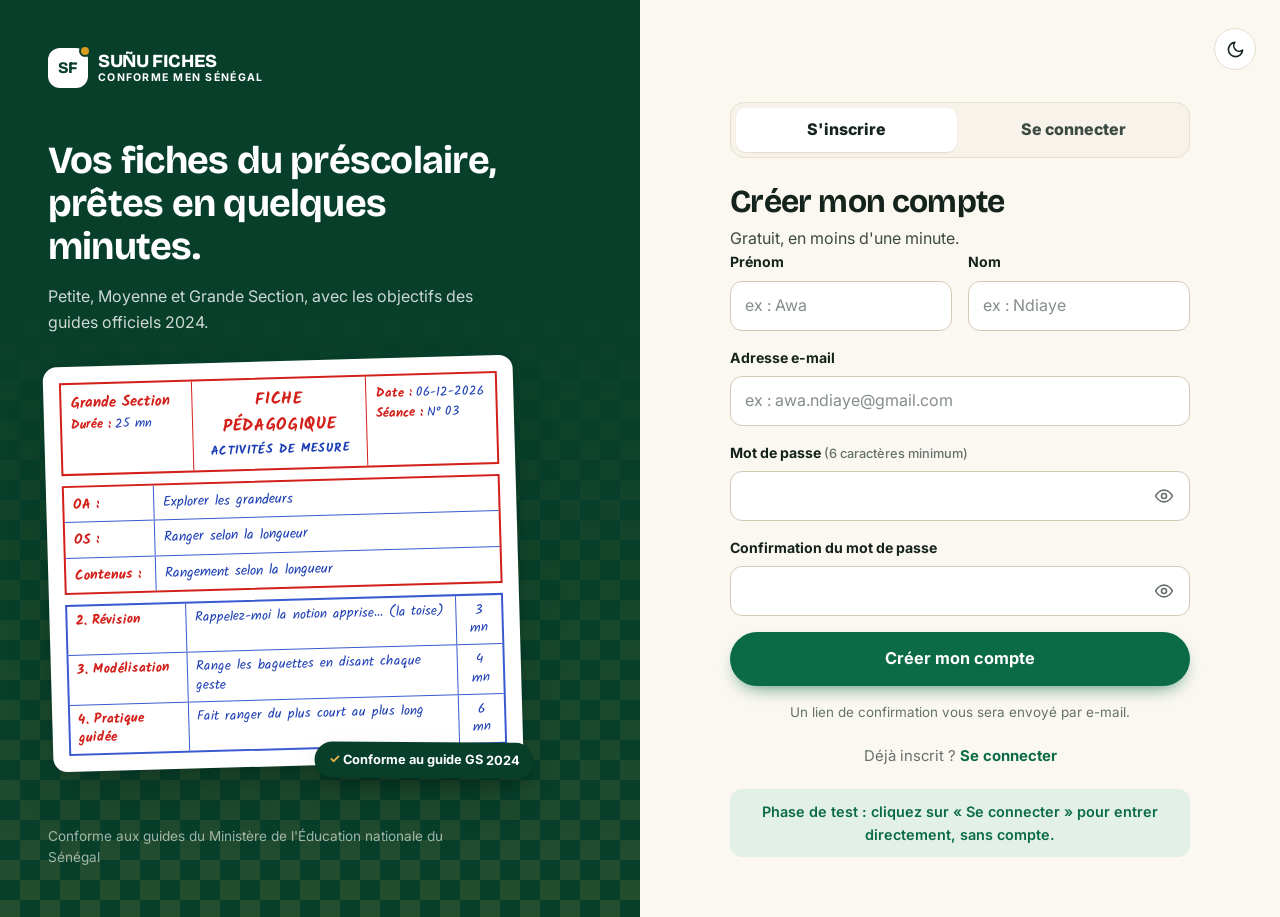
==== commit c227acd4: "branchement-supabase-et-deploiement-vercel - Comptes en ligne : projet Supabase sunu fiche configure" ====
--- a/sunu-fiches-landing.html
+++ b/sunu-fiches-landing.html
@@ -1,1809 +1,279 @@
 <!DOCTYPE html>
-<html lang="fr" data-theme="light">
+<html lang="fr">
 <head>
 <meta charset="UTF-8">
 <meta name="viewport" content="width=device-width, initial-scale=1">
-<title>SUÑU FICHES — La Plateforme N°1 de Fiches Pédagogiques au Sénégal</title>
-<meta name="description" content="Générateur pédagogique professionnel APC conforme aux guides officiels du MEN : Guide Préscolaire (2024), Guide 1 (CI-CP), Guide 2 (CE1-CE2), Guide 3 (CM1-CM2). Format cahier authentique stylo bleu et rouge.">
-
-<!-- Polices Google Fonts : Plus Jakarta Sans (titres), Inter (corps), Kalam & Caveat (écriture stylo) -->
+<title>SUÑU FICHES</title>
+<meta name="description" content="SUÑU FICHES : vos fiches pédagogiques du préscolaire (PS, MS, GS), conformes aux guides officiels du MEN Sénégal. Inscrivez-vous ou connectez-vous.">
+<meta name="theme-color" content="#0B6B47">
+<link rel="manifest" href="manifest.webmanifest">
+<link rel="icon" href="assets/icons/icon.svg" type="image/svg+xml">
+<link rel="icon" href="assets/icons/favicon-32.png" sizes="32x32" type="image/png">
+<link rel="apple-touch-icon" href="assets/icons/apple-touch-icon.png">
+<meta name="application-name" content="SUÑU FICHES">
+<meta name="apple-mobile-web-app-title" content="SUÑU FICHES">
+<meta name="apple-mobile-web-app-capable" content="yes">
+<meta name="mobile-web-app-capable" content="yes">
+<meta name="apple-mobile-web-app-status-bar-style" content="default">
+<meta name="format-detection" content="telephone=no">
+<script src="assets/js/pwa.js" defer></script>
+<script>
+(function () { try { var t = localStorage.getItem('sunu_theme'); if (t === 'dark' || t === 'light') document.documentElement.setAttribute('data-theme', t); } catch (e) {} })();
+</script>
 <link rel="preconnect" href="https://fonts.googleapis.com">
 <link rel="preconnect" href="https://fonts.gstatic.com" crossorigin>
-<link href="https://fonts.googleapis.com/css2?family=Caveat:wght@600;700&family=Inter:wght@400;500;600;700;800;900&family=Kalam:wght@400;700&family=Plus+Jakarta+Sans:wght@600;700;800;900&family=Space+Mono:wght@700&display=swap" rel="stylesheet">
-
-<style>
-/* ==========================================================================
-   PALETTE DE COULEURS HARMONIEUSE & INSTITUTIONNELLE
-   ========================================================================== */
-:root {
-  --font-sans: 'Inter', -apple-system, BlinkMacSystemFont, 'Segoe UI', Roboto, sans-serif;
-  --font-heading: 'Plus Jakarta Sans', var(--font-sans);
-  --font-hand: 'Kalam', 'Caveat', cursive, sans-serif;
-  --font-mono: 'Space Mono', monospace;
-
-  /* Couleurs Thème Clair */
-  --bg-body: #F8FAFC;
-  --bg-card: #FFFFFF;
-  --bg-card-subtle: #F1F5F9;
-  --bg-card-elevated: #FFFFFF;
-  --bg-nav: rgba(255, 255, 255, 0.95);
-  --border-color: #E2E8F0;
-  --border-strong: #CBD5E1;
-  --border-focus: #2563EB;
-
-  --text-main: #0F172A;
-  --text-muted: #334155;
-  --text-light: #64748B;
-
-  /* Couleurs d'accentuation adaptées */
-  --bleu-royal: #1D4ED8;
-  --bleu-royal-light: #EFF6FF;
-  --bleu-royal-border: #BFDBFE;
-
-  --vert-senegal: #059669;
-  --vert-senegal-light: #ECFDF5;
-  --vert-senegal-border: #A7F3D0;
-
-  --or-teranga: #D97706;
-  --or-teranga-light: #FFFBEB;
-  --or-teranga-border: #FDE68A;
-
-  --rouge-rectorat: #DC2626;
-  --rouge-rectorat-light: #FEF2F2;
-  --rouge-rectorat-border: #FECDD3;
-
-  --indigo-pro: #4F46E5;
-  --indigo-pro-light: #EEF2FF;
-
-  /* Cahier de Préparation / Fiche (Papier Blanc Réglé) */
-  --cahier-bg: #FFFFFF;
-  --cahier-line: #E2E8F0;
-  --cahier-margin: #EF4444;
-  --stylo-bleu: #172554;      /* Encre bleu Bic authentique */
-  --stylo-rouge: #B91C1C;     /* Encre rouge correction/titre */
-  --cahier-shadow: 0 16px 40px -6px rgba(15, 23, 42, 0.16), 0 6px 18px -2px rgba(15, 23, 42, 0.08);
-
-  --shadow-sm: 0 2px 4px rgba(0,0,0,0.04);
-  --shadow-md: 0 8px 24px -4px rgba(15, 23, 42, 0.08);
-  --shadow-lg: 0 16px 36px -6px rgba(15, 23, 42, 0.12);
-  --radius-sm: 10px;
-  --radius-md: 16px;
-  --radius-lg: 24px;
-  --max-w: 1240px;
-}
-
-[data-theme="dark"] {
-  --bg-body: #090D16;
-  --bg-card: #111827;
-  --bg-card-subtle: #1F2937;
-  --bg-card-elevated: #1A2333;
-  --bg-nav: rgba(15, 23, 42, 0.95);
-  --border-color: #2D3748;
-  --border-strong: #4A5568;
-  --border-focus: #3B82F6;
-
-  --text-main: #F9FAFB;
-  --text-muted: #D1D5DB;
-  --text-light: #9CA3AF;
-
-  --bleu-royal: #3B82F6;
-  --bleu-royal-light: #1E3A8A;
-  --bleu-royal-border: #2563EB;
-
-  --vert-senegal: #10B981;
-  --vert-senegal-light: #064E3B;
-  --vert-senegal-border: #059669;
-
-  --or-teranga: #F59E0B;
-  --or-teranga-light: #78350F;
-  --or-teranga-border: #D97706;
-
-  --rouge-rectorat: #F87171;
-  --rouge-rectorat-light: #7F1D1D;
-  --rouge-rectorat-border: #DC2626;
-
-  --indigo-pro: #818CF8;
-  --indigo-pro-light: #312E81;
-
-  --cahier-bg: #FFFFFF;
-  --cahier-line: #E2E8F0;
-  --cahier-margin: #EF4444;
-  --stylo-bleu: #172554;
-  --stylo-rouge: #B91C1C;
-  --cahier-shadow: 0 20px 50px rgba(0, 0, 0, 0.7);
-
-  --shadow-sm: 0 2px 4px rgba(0,0,0,0.4);
-  --shadow-md: 0 8px 24px rgba(0,0,0,0.5);
-  --shadow-lg: 0 16px 40px rgba(0,0,0,0.6);
-}
-
-/* ==========================================================================
-   RESET & TYPOGRAPHY PRO
-   ========================================================================== */
-*, *::before, *::after { box-sizing: border-box; margin: 0; padding: 0; }
-html { scroll-behavior: smooth; font-size: 16px; -webkit-text-size-adjust: 100%; }
-body {
-  font-family: var(--font-sans);
-  background-color: var(--bg-body);
-  color: var(--text-main);
-  line-height: 1.65;
-  transition: background-color 0.25s ease, color 0.25s ease;
-  overflow-x: hidden;
-}
-
-.container { max-width: var(--max-w); margin: 0 auto; padding: 0 24px; }
-.section { padding: 90px 0; }
-.section--tight { padding: 50px 0; }
-
-h1, h2, h3, h4 {
-  font-family: var(--font-heading);
-  color: var(--text-main);
-  line-height: 1.2;
-  font-weight: 800;
-  letter-spacing: -0.025em;
-}
-
-p { color: var(--text-muted); font-size: 1.05rem; }
-a { color: inherit; text-decoration: none; }
-button { cursor: pointer; border: none; font-family: inherit; }
-
-/* Badges Éclatants & Professionnels */
-.badge {
-  display: inline-flex; align-items: center; gap: 7px;
-  font-size: 0.82rem; font-weight: 800; text-transform: uppercase;
-  letter-spacing: 0.06em; padding: 6px 14px; border-radius: 999px;
-}
-.badge--blue { background: var(--bleu-royal-light); color: var(--bleu-royal); border: 1px solid var(--bleu-royal-border); }
-.badge--green { background: var(--vert-senegal-light); color: var(--vert-senegal); border: 1px solid var(--vert-senegal-border); }
-.badge--gold { background: var(--or-teranga-light); color: var(--or-teranga); border: 1px solid var(--or-teranga-border); }
-.badge--red { background: var(--rouge-rectorat-light); color: var(--rouge-rectorat); border: 1px solid var(--rouge-rectorat-border); }
-
-/* ==========================================================================
-   HEADER & NAVIGATION HAUTE VISIBILITÉ
-   ========================================================================== */
-.header {
-  position: sticky; top: 0; z-index: 200;
-  background: var(--bg-nav);
-  backdrop-filter: blur(14px);
-  border-bottom: 2px solid var(--border-color);
-  box-shadow: 0 4px 20px rgba(0, 0, 0, 0.06);
-  transition: all 0.2s;
-}
-.header__inner {
-  display: flex; align-items: center; justify-content: space-between;
-  height: 82px; gap: 20px;
-}
-
-.logo { display: flex; align-items: center; gap: 14px; }
-.logo-icon {
-  width: 46px; height: 46px; border-radius: 12px;
-  background: linear-gradient(135deg, #1D4ED8 0%, #3B82F6 100%);
-  display: grid; place-items: center; color: white; font-weight: 900; font-size: 1.3rem;
-  box-shadow: 0 4px 12px rgba(29, 78, 216, 0.35);
-}
-.logo-text strong {
-  display: block; font-family: var(--font-heading); font-size: 1.4rem;
-  font-weight: 900; color: var(--text-main); line-height: 1.1; letter-spacing: -0.02em;
-}
-.logo-text small {
-  display: block; font-family: var(--font-mono); font-size: 0.72rem;
-  font-weight: 700; color: var(--rouge-rectorat); letter-spacing: 0.08em; text-transform: uppercase;
-}
-
-.nav { display: flex; align-items: center; gap: 28px; }
-.nav a {
-  font-weight: 700; font-size: 0.98rem; color: var(--text-main);
-  padding: 8px 12px; border-radius: 8px; transition: all 0.15s;
-}
-.nav a:hover { color: var(--bleu-royal); background: var(--bg-card-subtle); }
-
-.header__actions { display: flex; align-items: center; gap: 14px; }
-
-.theme-toggle-btn {
-  display: inline-flex; align-items: center; justify-content: center;
-  width: 44px; height: 44px; border-radius: 12px;
-  background: var(--bg-card-subtle); color: var(--text-main);
-  border: 2px solid var(--border-color); font-size: 1.25rem;
-  transition: all 0.2s; cursor: pointer;
-}
-.theme-toggle-btn:hover { background: var(--border-strong); transform: scale(1.05); }
-
-/* Boutons d'Action Professionnels */
-.btn {
-  display: inline-flex; align-items: center; justify-content: center; gap: 10px;
-  font-weight: 800; font-size: 0.98rem; padding: 13px 24px; border-radius: 12px;
-  transition: all 0.2s cubic-bezier(0.16, 1, 0.3, 1); white-space: nowrap;
-}
-.btn--primary {
-  background: linear-gradient(135deg, #1D4ED8 0%, #2563EB 100%);
-  color: #FFFFFF; box-shadow: 0 4px 14px rgba(29, 78, 216, 0.35);
-}
-.btn--primary:hover { background: #1E40AF; transform: translateY(-2px); box-shadow: 0 8px 22px rgba(29, 78, 216, 0.45); }
-.btn--success {
-  background: linear-gradient(135deg, #059669 0%, #10B981 100%);
-  color: #FFFFFF; box-shadow: 0 4px 14px rgba(5, 150, 105, 0.35);
-}
-.btn--success:hover { background: #047857; transform: translateY(-2px); box-shadow: 0 8px 22px rgba(5, 150, 105, 0.45); }
-.btn--gold {
-  background: linear-gradient(135deg, #D97706 0%, #F59E0B 100%);
-  color: #FFFFFF; box-shadow: 0 4px 14px rgba(217, 119, 6, 0.35);
-}
-.btn--gold:hover { background: #B45309; transform: translateY(-2px); }
-.btn--wave {
-  background: #00C3F7; color: #003648; font-weight: 900;
-  box-shadow: 0 4px 14px rgba(0, 195, 247, 0.35);
-}
-.btn--wave:hover { background: #00A6D3; transform: translateY(-2px); }
-.btn--whatsapp {
-  background: #25D366; color: #FFFFFF; font-weight: 900;
-  box-shadow: 0 4px 14px rgba(37, 211, 102, 0.35);
-}
-.btn--whatsapp:hover { background: #1EBE5D; transform: translateY(-2px); }
-.btn--outline {
-  background: transparent; color: var(--text-main);
-  border: 2px solid var(--border-strong);
-}
-.btn--outline:hover { background: var(--bg-card-subtle); border-color: var(--text-main); }
-.btn--lg { padding: 16px 32px; font-size: 1.08rem; border-radius: 14px; }
-.btn--full { width: 100%; }
-
-/* ==========================================================================
-   HERO SECTION AVEC DÉGRADÉ RAFFINÉ
-   ========================================================================== */
-.hero {
-  padding: 70px 0 90px;
-  background: radial-gradient(circle at 85% 15%, rgba(37, 99, 235, 0.1) 0%, transparent 50%),
-              radial-gradient(circle at 10% 80%, rgba(5, 150, 105, 0.08) 0%, transparent 50%);
-}
-.hero__grid {
-  display: grid; grid-template-columns: 1fr 1.08fr; gap: 48px; align-items: center;
-}
-.hero__badge-row { margin-bottom: 20px; display: flex; flex-wrap: wrap; gap: 10px; }
-.hero h1 {
-  font-size: clamp(2.4rem, 4.2vw, 3.6rem);
-  line-height: 1.15; margin-bottom: 20px;
-}
-.hero h1 em {
-  font-style: normal; color: var(--bleu-royal);
-  background: linear-gradient(120deg, rgba(37, 99, 235, 0.12) 0%, rgba(37, 99, 235, 0.28) 100%);
-  padding: 2px 10px; border-radius: 8px;
-}
-.hero__desc {
-  font-size: 1.18rem; line-height: 1.65; margin-bottom: 32px;
-  max-width: 54ch; color: var(--text-muted); font-weight: 500;
-}
-.hero__cta-group { display: flex; flex-wrap: wrap; gap: 14px; margin-bottom: 36px; }
-.hero__guarantee {
-  display: flex; align-items: center; gap: 16px; font-size: 0.95rem;
-  color: var(--text-muted); font-weight: 700;
-}
-.hero__guarantee-dot {
-  width: 12px; height: 12px; border-radius: 50%;
-  background: #10B981; box-shadow: 0 0 12px #10B981; flex-shrink: 0;
-}
-
-/* ==========================================================================
-   BARRE DE STATISTIQUES & IMPACT
-   ========================================================================== */
-.stats-strip {
-  display: grid; grid-template-columns: repeat(4, 1fr); gap: 20px;
-  margin: -30px auto 60px;
-}
-.stat-box {
-  background: var(--bg-card);
-  border: 2px solid var(--border-color);
-  border-radius: var(--radius-md);
-  padding: 24px; text-align: center;
-  box-shadow: var(--shadow-md);
-  transition: transform 0.2s;
-}
-.stat-box:hover { transform: translateY(-4px); }
-.stat-box strong {
-  font-family: var(--font-heading); font-size: 2.2rem; font-weight: 900;
-  display: block; line-height: 1; margin-bottom: 6px;
-}
-.stat-box span { font-size: 0.9rem; font-weight: 700; color: var(--text-light); text-transform: uppercase; letter-spacing: 0.04em; }
-
-/* ==========================================================================
-   LE CAHIER DE PRÉPARATION AUTHENTIQUE (STYLO BLEU & ROUGE SUR PAPIER RÉGLÉ)
-   ========================================================================== */
-.cahier-preview {
-  background: var(--cahier-bg);
-  color: var(--stylo-bleu);
-  border-radius: var(--radius-md);
-  box-shadow: var(--cahier-shadow);
-  border: 2px solid #CBD5E1;
-  position: relative;
-  overflow: hidden;
-}
-
-/* Lignes horizontales d'écriture Séyès / cahier d'écolier */
-.cahier-paper {
-  padding: 32px 32px 32px 64px;
-  position: relative;
-  background-color: #FFFFFF;
-  background-image: repeating-linear-gradient(
-    to bottom,
-    transparent 0px,
-    transparent 27px,
-    var(--cahier-line) 27px,
-    var(--cahier-line) 28px
-  );
-  background-position: 0 12px;
-  line-height: 28px;
-}
-
-/* Marge rouge verticale à gauche */
-.cahier-paper::before {
-  content: "";
-  position: absolute;
-  top: 0; bottom: 0; left: 44px;
-  width: 2px;
-  background-color: var(--cahier-margin);
-  opacity: 0.85;
-}
-
-/* En-tête du cahier */
-.cahier-head {
-  border-bottom: 2px solid var(--stylo-rouge);
-  padding-bottom: 12px; margin-bottom: 18px;
-  display: flex; justify-content: space-between; align-items: flex-start; gap: 12px;
-}
-.cahier-titre {
-  font-family: var(--font-heading);
-  font-size: 1.3rem; font-weight: 800;
-  color: var(--stylo-rouge);
-  line-height: 1.3;
-}
-.cahier-tag {
-  font-family: var(--font-mono);
-  font-size: 0.75rem; font-weight: 700;
-  color: var(--stylo-bleu);
-  border: 1.5px solid var(--stylo-bleu);
-  padding: 4px 8px; border-radius: 6px;
-  background: #EFF6FF; text-transform: uppercase; white-space: nowrap;
-}
-
-/* Grille de métadonnées du cahier */
-.cahier-meta-grid {
-  display: grid; grid-template-columns: repeat(2, 1fr); gap: 8px 18px;
-  margin-bottom: 20px; font-size: 0.95rem;
-}
-.cahier-meta-item { display: flex; gap: 8px; }
-.cahier-meta-item strong {
-  color: var(--stylo-rouge); font-weight: 700; font-family: var(--font-heading);
-}
-.cahier-meta-item span {
-  color: var(--stylo-bleu); font-family: var(--font-hand); font-size: 1.15rem; font-weight: 700;
-}
-
-/* Tableau 3 Colonnes du Déroulement */
-.cahier-table {
-  width: 100%; border-collapse: collapse; margin: 18px 0;
-  font-size: 0.95rem;
-}
-.cahier-table th, .cahier-table td {
-  border: 1.5px solid #CBD5E1; padding: 10px 12px; vertical-align: top;
-}
-.cahier-table th {
-  background: #F1F5F9; color: var(--stylo-rouge);
-  font-family: var(--font-heading); font-size: 0.82rem;
-  text-transform: uppercase; letter-spacing: 0.05em; text-align: left;
-}
-.cahier-table td.etape-cell {
-  font-weight: 700; color: var(--stylo-rouge); font-family: var(--font-heading);
-  font-size: 0.9rem; width: 26%;
-}
-.cahier-table td.content-cell {
-  font-family: var(--font-hand); font-size: 1.1rem; line-height: 1.45;
-  color: var(--stylo-bleu); font-weight: 600;
-}
-
-/* Zone d'évaluation du cahier */
-.cahier-eval {
-  background: #F8FAFC; border: 1.5px dashed var(--stylo-rouge);
-  border-radius: 8px; padding: 14px 18px; margin-top: 16px;
-}
-.cahier-eval h4 {
-  font-size: 0.9rem; text-transform: uppercase; color: var(--stylo-rouge);
-  margin-bottom: 6px;
-}
-.cahier-eval p {
-  color: var(--stylo-bleu); font-family: var(--font-hand); font-size: 1.1rem;
-  font-weight: 600; line-height: 1.4;
-}
-
-/* ==========================================================================
-   GÉNÉRATEUR INTERACTIF PROFESSIONNEL
-   ========================================================================== */
-.generator-wrapper {
-  background: var(--bg-card);
-  border: 2px solid var(--border-color);
-  border-radius: var(--radius-lg);
-  padding: 40px;
-  box-shadow: var(--shadow-lg);
-}
-
-/* Sélecteur de cycle avec contraste maximum et visibilité garantie */
-.cycle-selector {
-  display: grid; grid-template-columns: 1fr 1fr; gap: 16px;
-  margin-bottom: 32px;
-}
-.cycle-card {
-  display: flex; align-items: center; gap: 16px; padding: 20px 24px;
-  border-radius: var(--radius-md); border: 2.5px solid var(--border-color);
-  background: var(--bg-card-subtle); color: var(--text-main);
-  cursor: pointer; transition: all 0.2s cubic-bezier(0.16, 1, 0.3, 1);
-  user-select: none;
-}
-.cycle-card:hover { border-color: var(--bleu-royal); transform: translateY(-2px); }
-
-/* État actif Préscolaire (Visible et contrasté à 100%) */
-.cycle-card.active-pre {
-  border-color: #059669 !important;
-  background: #ECFDF5 !important;
-  color: #064E3B !important;
-  box-shadow: 0 8px 24px rgba(5, 150, 105, 0.25);
-}
-[data-theme="dark"] .cycle-card.active-pre {
-  background: #064E3B !important;
-  color: #FFFFFF !important;
-  border-color: #10B981 !important;
-}
-
-/* État actif Élémentaire */
-.cycle-card.active-elem {
-  border-color: #1D4ED8 !important;
-  background: #EFF6FF !important;
-  color: #1E3A8A !important;
-  box-shadow: 0 8px 24px rgba(29, 78, 216, 0.25);
-}
-[data-theme="dark"] .cycle-card.active-elem {
-  background: #1E3A8A !important;
-  color: #FFFFFF !important;
-  border-color: #3B82F6 !important;
-}
-
-.cycle-icon { font-size: 2.2rem; flex-shrink: 0; }
-.cycle-info strong { display: block; font-size: 1.15rem; font-weight: 800; }
-.cycle-info small { font-size: 0.88rem; font-weight: 600; opacity: 0.9; }
-
-.form-grid-3 {
-  display: grid; grid-template-columns: repeat(3, 1fr); gap: 20px;
-  margin-bottom: 20px;
-}
-.form-field { display: flex; flex-direction: column; gap: 8px; }
-.form-field label {
-  font-weight: 800; font-size: 0.88rem; text-transform: uppercase;
-  color: var(--text-main); letter-spacing: 0.04em;
-}
-.form-input {
-  padding: 14px 16px; border-radius: 12px; border: 2px solid var(--border-color);
-  background: var(--bg-body); color: var(--text-main); font-size: 1rem;
-  font-weight: 600; font-family: inherit; transition: all 0.2s;
-}
-.form-input:focus {
-  outline: none; border-color: var(--border-focus); background: var(--bg-card);
-  box-shadow: 0 0 0 4px rgba(37, 99, 235, 0.2);
-}
-
-/* ==========================================================================
-   TABLEAU COMPARATIF AVANT / APRÈS SUÑU FICHES
-   ========================================================================== */
-.compare-grid {
-  display: grid; grid-template-columns: 1fr 1fr; gap: 24px;
-  margin: 40px 0 60px;
-}
-.compare-box {
-  border-radius: var(--radius-md); padding: 32px;
-  border: 2px solid; position: relative;
-}
-.compare-box--before {
-  background: var(--rouge-rectorat-light); border-color: var(--rouge-rectorat-border);
-}
-.compare-box--after {
-  background: var(--vert-senegal-light); border-color: var(--vert-senegal-border);
-  box-shadow: var(--shadow-md);
-}
-.compare-box h3 { font-size: 1.4rem; margin-bottom: 16px; display: flex; align-items: center; gap: 10px; }
-.compare-list { list-style: none; display: grid; gap: 12px; font-size: 1rem; color: var(--text-main); font-weight: 600; }
-.compare-list li { display: flex; align-items: flex-start; gap: 10px; }
-
-/* ==========================================================================
-   LES 4 GUIDES OFFICIELS DU MINISTÈRE
-   ========================================================================== */
-.guides-showcase-grid {
-  display: grid; grid-template-columns: repeat(4, 1fr); gap: 20px;
-  margin-top: 36px;
-}
-.guide-card-item {
-  background: var(--bg-card);
-  border: 2px solid var(--border-color);
-  border-radius: var(--radius-md);
-  padding: 26px 20px;
-  transition: all 0.2s; position: relative;
-  box-shadow: var(--shadow-sm);
-}
-.guide-card-item:hover { transform: translateY(-4px); box-shadow: var(--shadow-md); }
-.guide-card-tag { font-family: var(--font-mono); font-size: 0.75rem; font-weight: 800; text-transform: uppercase; padding: 4px 10px; border-radius: 6px; display: inline-block; margin-bottom: 12px; }
-.guide-card-item h4 { font-size: 1.2rem; margin-bottom: 8px; }
-.guide-card-item p { font-size: 0.9rem; color: var(--text-muted); line-height: 1.5; }
-
-/* ==========================================================================
-   TARIFS & FACTURATION PROFESSIONNELLE (1 500 F / MOIS & 7 500 F / AN)
-   ========================================================================== */
-.pricing-grid {
-  display: grid; grid-template-columns: repeat(3, 1fr); gap: 28px;
-  align-items: stretch; margin-top: 40px;
-}
-.price-card {
-  background: var(--bg-card);
-  border: 2px solid var(--border-color);
-  border-radius: var(--radius-lg);
-  padding: 36px 30px;
-  display: flex; flex-direction: column; justify-content: space-between;
-  box-shadow: var(--shadow-sm); position: relative; transition: all 0.25s;
-}
-.price-card:hover { transform: translateY(-4px); box-shadow: var(--shadow-md); }
-.price-card--featured {
-  border-color: var(--bleu-royal); box-shadow: var(--shadow-lg);
-  background: linear-gradient(180deg, var(--bg-card) 0%, rgba(37, 99, 235, 0.05) 100%);
-}
-.price-badge-top {
-  position: absolute; top: -14px; left: 50%; transform: translateX(-50%);
-  background: var(--bleu-royal); color: white; font-weight: 800; font-size: 0.75rem;
-  padding: 4px 16px; border-radius: 999px; text-transform: uppercase; letter-spacing: 0.08em;
-}
-.price-title { font-size: 1.3rem; font-weight: 800; margin-bottom: 6px; }
-.price-amount {
-  font-size: 2.8rem; font-weight: 900; font-family: var(--font-heading);
-  color: var(--text-main); margin: 16px 0 6px; line-height: 1;
-}
-.price-amount span { font-size: 1rem; font-weight: 600; color: var(--text-muted); }
-.price-saving {
-  display: inline-block; font-size: 0.82rem; font-weight: 700;
-  color: #059669; background: var(--vert-senegal-light);
-  padding: 3px 12px; border-radius: 999px; margin-bottom: 20px;
-}
-.price-features {
-  list-style: none; margin: 24px 0 32px; display: grid; gap: 14px;
-  font-size: 0.95rem; color: var(--text-muted);
-}
-.price-features li { display: flex; align-items: center; gap: 10px; }
-.price-features li strong { color: var(--text-main); }
-.check-icon {
-  width: 20px; height: 20px; border-radius: 50%;
-  background: var(--vert-senegal-light); color: var(--vert-senegal);
-  display: grid; place-items: center; font-size: 0.8rem; font-weight: 800; flex-shrink: 0;
-}
-
-/* ==========================================================================
-   MODALE DE SOUSCRIPTION & CHECKOUT MOBILE MONEY (WAVE / ORANGE MONEY)
-   ========================================================================== */
-.modal-overlay {
-  position: fixed; inset: 0; z-index: 1000;
-  background: rgba(15, 23, 42, 0.75);
-  backdrop-filter: blur(8px);
-  display: none; place-items: center; padding: 20px;
-  animation: fadeIn 0.25s ease-out;
-}
-.modal-overlay.is-active { display: grid; }
-
-@keyframes fadeIn {
-  from { opacity: 0; transform: scale(0.97); }
-  to { opacity: 1; transform: scale(1); }
-}
-
-.modal-card {
-  background: var(--bg-card);
-  border: 2px solid var(--border-color);
-  border-radius: 20px;
-  max-width: 620px; width: 100%;
-  padding: 36px; position: relative;
-  box-shadow: 0 25px 50px -12px rgba(0, 0, 0, 0.35);
-  max-height: 90vh; overflow-y: auto;
-}
-.modal-close-btn {
-  position: absolute; top: 20px; right: 20px;
-  width: 36px; height: 36px; border-radius: 50%;
-  background: var(--bg-card-subtle); color: var(--text-main);
-  display: grid; place-items: center; font-size: 1.2rem; font-weight: 800;
-  cursor: pointer; transition: all 0.15s; border: 1px solid var(--border-color);
-}
-.modal-close-btn:hover { background: #DC2626; color: white; border-color: #DC2626; }
-
-.checkout-plan-banner {
-  background: linear-gradient(135deg, #1E40AF 0%, #3B82F6 100%);
-  color: white; border-radius: 14px; padding: 18px 24px;
-  display: flex; justify-content: space-between; align-items: center;
-  margin-bottom: 24px; box-shadow: 0 4px 14px rgba(30, 64, 175, 0.3);
-}
-.checkout-plan-banner h3 { color: white; font-size: 1.25rem; }
-.checkout-plan-banner .price-tag { font-size: 1.6rem; font-weight: 900; font-family: var(--font-heading); }
-
-.pay-methods-grid {
-  display: grid; grid-template-columns: repeat(3, 1fr); gap: 12px;
-  margin: 18px 0 24px;
-}
-.pay-option-card {
-  border: 2px solid var(--border-color); border-radius: 12px;
-  padding: 14px; text-align: center; cursor: pointer;
-  background: var(--bg-card-subtle); transition: all 0.2s;
-  display: flex; flex-direction: column; align-items: center; gap: 6px;
-}
-.pay-option-card:hover { border-color: var(--bleu-royal); }
-.pay-option-card.selected {
-  border-color: var(--bleu-royal); background: var(--bleu-royal-light);
-  box-shadow: 0 0 0 3px rgba(37, 99, 235, 0.2);
-}
-.pay-option-icon { font-size: 1.6rem; }
-.pay-option-name { font-size: 0.85rem; font-weight: 800; color: var(--text-main); }
-
-.instruction-box {
-  background: var(--bg-card-subtle); border: 1.5px solid var(--border-color);
-  border-radius: 12px; padding: 16px 20px; margin-bottom: 24px;
-  font-size: 0.95rem; line-height: 1.5;
-}
-.instruction-box strong { color: var(--text-main); }
-.instruction-number {
-  display: inline-block; background: #FEF08A; color: #854D0E;
-  font-family: var(--font-mono); font-weight: 800; font-size: 1.15rem;
-  padding: 2px 10px; border-radius: 6px; margin: 4px 0; border: 1px solid #FACC15;
-}
-
-/* ==========================================================================
-   TÉMOIGNAGES AVEC ÉTOILES
-   ========================================================================== */
-.testi-grid {
-  display: grid; grid-template-columns: repeat(3, 1fr); gap: 24px;
-  margin-top: 36px;
-}
-.testi-card {
-  background: var(--bg-card); border: 2px solid var(--border-color);
-  border-radius: var(--radius-md); padding: 28px;
-  display: flex; flex-direction: column; justify-content: space-between;
-  box-shadow: var(--shadow-sm);
-}
-.testi-stars { color: #F59E0B; font-size: 1.1rem; margin-bottom: 12px; }
-.testi-quote { font-style: italic; font-size: 0.98rem; line-height: 1.6; color: var(--text-main); margin-bottom: 20px; }
-.testi-author { display: flex; align-items: center; gap: 12px; }
-.testi-avatar {
-  width: 44px; height: 44px; border-radius: 50%;
-  background: var(--bleu-royal-light); color: var(--bleu-royal);
-  display: grid; place-items: center; font-weight: 800; font-size: 1rem;
-}
-
-/* ==========================================================================
-   SECTIONS CONTENU & FAQ
-   ========================================================================== */
-.faq-box { max-width: 820px; margin: 0 auto; display: grid; gap: 16px; }
-.faq-item {
-  background: var(--bg-card); border: 2px solid var(--border-color);
-  border-radius: var(--radius-md); overflow: hidden;
-}
-.faq-question {
-  width: 100%; text-align: left; padding: 22px 26px;
-  background: none; font-size: 1.1rem; font-weight: 800; color: var(--text-main);
-  display: flex; justify-content: space-between; align-items: center; cursor: pointer;
-}
-.faq-question::after {
-  content: "+"; font-size: 1.5rem; color: var(--bleu-royal); font-weight: 800;
-  transition: transform 0.2s;
-}
-.faq-item.is-open .faq-question::after { content: "−"; }
-.faq-answer {
-  display: none; padding: 0 26px 24px; color: var(--text-muted);
-  font-size: 1rem; line-height: 1.65;
-}
-.faq-item.is-open .faq-answer { display: block; }
-
-/* ==========================================================================
-   FOOTER
-   ========================================================================== */
-.footer {
-  background: var(--bg-card); border-top: 2px solid var(--border-color);
-  padding: 50px 0 40px; margin-top: 80px;
-}
-.footer__inner {
-  display: flex; justify-content: space-between; align-items: center;
-  flex-wrap: wrap; gap: 20px;
-}
-
-/* ==========================================================================
-   IMPRESSION PDF A4 (STYLE CAHIER PROFESSIONNEL PUR)
-   ========================================================================== */
-@media print {
-  body { background: white !important; color: black !important; }
-  body * { visibility: hidden; }
-  #printableFiche, #printableFiche * { visibility: visible; }
-  #printableFiche {
-    position: absolute; left: 0; top: 0; width: 100%;
-    margin: 0; padding: 20px; box-shadow: none; border: none;
-  }
-  .no-print { display: none !important; }
-}
-
-/* Responsive */
-@media (max-width: 992px) {
-  .hero__grid { grid-template-columns: 1fr; gap: 40px; }
-  .stats-strip, .form-grid-3, .pricing-grid, .guides-showcase-grid, .testi-grid, .compare-grid { grid-template-columns: 1fr; }
-  .cycle-selector { grid-template-columns: 1fr; }
-  .nav { display: none; }
-}
-</style>
+<link href="https://fonts.googleapis.com/css2?family=Bricolage+Grotesque:opsz,wght@12..96,600;12..96,700;12..96,800&family=Inter:wght@400;500;600;700;800&family=Kalam:wght@400;700&display=swap" rel="stylesheet">
+<link rel="stylesheet" href="assets/css/sunu.css">
 </head>
 <body>
 
-<!-- HEADER & NAVIGATION HAUTE VISIBILITÉ -->
-<header class="header" id="header">
-  <div class="container header__inner">
-    <a class="logo" href="#top" aria-label="SUÑU FICHES Accueil">
-      <div class="logo-icon">SF</div>
-      <div class="logo-text">
-        <strong>SUÑU FICHES</strong>
-        <small>CONFORME MEN SÉNÉGAL</small>
+<div class="auth">
+  <aside class="auth-aside">
+    <a class="brand" href="index.html">
+      <span class="brand-mark">SF</span>
+      <span class="brand-name">SUÑU FICHES<small>Conforme MEN Sénégal</small></span>
+    </a>
+    <div>
+      <h2>Vos fiches du préscolaire, prêtes en quelques minutes.</h2>
+      <p>Petite, Moyenne et Grande Section, avec les objectifs des guides officiels 2024.</p>
+      <div class="hwf" data-hw-fiche aria-hidden="true"></div>
+    </div>
+    <p class="aside-foot">Conforme aux guides du Ministère de l'Éducation nationale du Sénégal</p>
+  </aside>
+
+  <main class="auth-main">
+    <div class="auth-top">
+      <a class="brand auth-mobile-brand" href="index.html"><span class="brand-mark">SF</span><span class="brand-name">SUÑU FICHES</span></a>
+      <span></span>
+      <button type="button" class="icon-btn" data-theme-toggle aria-label="Changer de thème"></button>
+    </div>
+
+    <div class="auth-card">
+      <div class="tabs" role="tablist" aria-label="Choisir">
+        <button type="button" role="tab" id="tabSignup" aria-controls="panelSignup" aria-selected="true">S'inscrire</button>
+        <button type="button" role="tab" id="tabLogin" aria-controls="panelLogin" aria-selected="false">Se connecter</button>
       </div>
-    </a>
-
-    <nav class="nav" aria-label="Navigation principale">
-      <a href="#generateur">Générateur APC</a>
-      <a href="#niveaux-prescolaire">🧸 Préscolaire (2024)</a>
-      <a href="#niveaux-elementaire">🎒 Élémentaire (Guides 1, 2, 3)</a>
-      <a href="#tarifs">Tarifs (1500F/7500F)</a>
-      <a href="#faq">FAQ</a>
-    </nav>
-
-    <div class="header__actions">
-      <!-- Bouton bascule Mode Clair / Sombre -->
-      <button class="theme-toggle-btn" id="themeToggleBtn" aria-label="Basculer entre mode sombre et clair" title="Basculer Mode Clair / Sombre">
-        <span id="themeIcon">🌙</span>
-      </button>
-      <button class="btn btn--primary" onclick="openSubscribeModal('yearly')">⚡ S'abonner</button>
-    </div>
-  </div>
-</header>
-
-<main id="top">
-
-<!-- HERO SECTION AVEC APERÇU DU CAHIER STYLO BLEU/ROUGE -->
-<section class="hero">
-  <div class="container">
-    <div class="hero__grid">
-      <div>
-        <div class="hero__badge-row">
-          <span class="badge badge--green">🌿 Guide Préscolaire (2024)</span>
-          <span class="badge badge--blue">📘 Guides Élémentaire 1, 2, 3 (2025)</span>
-          <span class="badge badge--gold">⭐ N°1 au Sénégal</span>
+
+      <!-- INSCRIPTION -->
+      <section id="panelSignup" role="tabpanel" aria-labelledby="tabSignup">
+        <div id="signupStep">
+          <h1>Créer mon compte</h1>
+          <p>Gratuit, en moins d'une minute.</p>
+          <form id="signupForm" novalidate>
+            <div class="grid-2">
+              <div class="field">
+                <label for="suPrenom">Prénom</label>
+                <input class="input" id="suPrenom" autocomplete="given-name" placeholder="ex : Awa" required>
+              </div>
+              <div class="field">
+                <label for="suNom">Nom</label>
+                <input class="input" id="suNom" autocomplete="family-name" placeholder="ex : Ndiaye" required>
+              </div>
+            </div>
+            <div class="field">
+              <label for="suEmail">Adresse e-mail</label>
+              <input class="input" id="suEmail" type="email" inputmode="email" autocomplete="email" placeholder="ex : awa.ndiaye@gmail.com" required>
+            </div>
+            <div class="field">
+              <label for="suPass">Mot de passe <span class="hint">(6 caractères minimum)</span></label>
+              <div class="pass-wrap">
+                <input class="input" id="suPass" type="password" autocomplete="new-password" required minlength="6">
+                <button type="button" class="pass-toggle" data-pass-toggle="suPass" aria-label="Afficher le mot de passe"></button>
+              </div>
+            </div>
+            <div class="field">
+              <label for="suConfirm">Confirmation du mot de passe</label>
+              <div class="pass-wrap">
+                <input class="input" id="suConfirm" type="password" autocomplete="new-password" required minlength="6">
+                <button type="button" class="pass-toggle" data-pass-toggle="suConfirm" aria-label="Afficher le mot de passe"></button>
+              </div>
+            </div>
+            <div class="form-error" id="suError" role="alert"></div>
+            <button type="submit" class="btn btn-primary btn-lg btn-block">Créer mon compte</button>
+            <p class="form-note" style="text-align: center;" data-remote-only hidden>Un lien de confirmation vous sera envoyé par e-mail.</p>
+            <p class="auth-switch">Déjà inscrit ? <button type="button" data-goto="login">Se connecter</button></p>
+            <p class="form-info is-visible" data-direct-only hidden style="text-align: center; margin: 4px 0 0;">Phase de test : cliquez sur « Se connecter » pour entrer directement, sans compte.</p>
+          </form>
         </div>
 
-        <h1>Le cahier de préparation des enseignants, <em>sourcé dans chaque guide officiel.</em></h1>
-
-        <p class="hero__desc">
-          Rédigez vos fiches APC complètes en <strong>2 minutes chrono</strong>. Une mise en page authentique en <strong>stylo bleu et rouge</strong> sur papier blanc réglé, rigoureusement indexée sur les programmes du Ministère de l'Éducation Nationale.
-        </p>
-
-        <div class="hero__cta-group">
-          <a class="btn btn--primary btn--lg" href="#generateur">⚡ Générer ma fiche maintenant</a>
-          <button class="btn btn--outline btn--lg" onclick="openSubscribeModal('yearly')">Voir les abonnements</button>
-        </div>
-
-        <div class="hero__guarantee">
-          <div class="hero__guarantee-dot"></div>
-          <span>Tarif accessible à tous : <strong>1 500 F / mois</strong> ou <strong>7 500 F / an</strong> via Wave &amp; Orange Money.</span>
-        </div>
-      </div>
-
-      <!-- APERÇU CAHIER DE PRÉPARATION (EXEMPLE GUIDE 2 - CE2 MATHÉMATIQUES) -->
-      <div class="cahier-preview">
-        <div class="cahier-paper">
-          <div class="cahier-head">
-            <div>
-              <div class="cahier-titre">CAHIER DE PRÉPARATION PÉDAGOGIQUE</div>
-              <small style="color: var(--stylo-bleu); font-weight: 700; font-family: var(--font-heading);">
-                RÉPUBLIQUE DU SÉNÉGAL · MEN · GUIDE 2 (CE1 - CE2)
-              </small>
-            </div>
-            <div class="cahier-tag">GUIDE PÉDAGOGIQUE 2</div>
-          </div>
-
-          <div class="cahier-meta-grid">
-            <div class="cahier-meta-item">
-              <strong>Étape &amp; Classe :</strong> <span>Étape 2 · CE2</span>
-            </div>
-            <div class="cahier-meta-item">
-              <strong>Durée :</strong> <span>45 mns</span>
-            </div>
-            <div class="cahier-meta-item">
-              <strong>Discipline :</strong> <span>Mathématiques — Opérations</span>
-            </div>
-            <div class="cahier-meta-item">
-              <strong>Guide Source :</strong> <span>Guide Pédagogique 2 (MEN)</span>
-            </div>
-          </div>
-
-          <div style="margin-bottom: 12px;">
-            <span style="color: var(--stylo-rouge); font-weight: 700;">Objectif Spécifique (OS) :</span>
-            <p style="color: var(--stylo-bleu); font-family: var(--font-hand); font-size: 1.2rem; font-weight: 700; line-height: 1.35; margin-top: 2px;">
-              Effectuer correctement une multiplication posée d'un nombre à deux chiffres par un chiffre avec retenue.
-            </p>
-          </div>
-
-          <table class="cahier-table">
-            <thead>
-              <tr>
-                <th style="width: 25%;">Étapes (Guide 2)</th>
-                <th style="width: 38%;">Activités du Maître</th>
-                <th style="width: 37%;">Activités des Élèves</th>
-              </tr>
-            </thead>
-            <tbody>
-              <tr>
-                <td class="etape-cell">1. Calcul Mental / Motivation</td>
-                <td class="content-cell">Fait réciter la table de multiplication de 4. Propose la situation : « 3 sacs de 24 mangues ».</td>
-                <td class="content-cell">Écrivent les résultats sur ardoise et analysent le problème de multiplication.</td>
-              </tr>
-              <tr>
-                <td class="etape-cell">2. Recherche &amp; Manipulation</td>
-                <td class="content-cell">Fait manipuler les bâtonnets de dizaines et unités. Guide la disposition de l'opération en colonnes.</td>
-                <td class="content-cell">Disposent l'opération 24 × 3 en colonnes et calculent d'abord les unités puis les dizaines.</td>
-              </tr>
-            </tbody>
-          </table>
-
-          <div class="cahier-eval">
-            <h4>Évaluation &amp; Remédiation (Stylo Rouge · Guide 2)</h4>
-            <p>Consigne : Pose et effectue individuellement sur ton cahier : 32 × 4 et 45 × 3.</p>
+        <!-- E-MAIL DE CONFIRMATION ENVOYÉ -->
+        <div id="verifyStep" hidden style="text-align: center;">
+          <div class="success-ico"><svg viewBox="0 0 24 24" fill="none" stroke="currentColor" stroke-width="2" stroke-linecap="round" stroke-linejoin="round"><rect x="3" y="5" width="18" height="14" rx="2"/><path d="m3 7 9 6 9-6"/></svg></div>
+          <h1>Vérifiez votre boîte mail</h1>
+          <p style="margin: 8px 0 22px;">Nous avons envoyé un lien de confirmation à <strong id="verifyEmail"></strong>. Cliquez sur ce lien pour activer votre compte. Pensez à regarder dans les courriers indésirables (spam).</p>
+          <div class="form-info" id="verifyInfo" role="status"></div>
+          <div style="display: grid; gap: 10px;">
+            <button type="button" class="btn btn-primary btn-lg btn-block" id="verifyDone">J'ai confirmé mon adresse · Se connecter</button>
+            <button type="button" class="btn btn-outline btn-block" id="verifyResend">Renvoyer l'e-mail</button>
           </div>
         </div>
-      </div>
+      </section>
+
+      <!-- CONNEXION -->
+      <section id="panelLogin" role="tabpanel" aria-labelledby="tabLogin" hidden>
+        <h1>Bon retour !</h1>
+        <p>Connectez-vous avec votre adresse e-mail et votre mot de passe.</p>
+        <div class="form-info" id="liInfo" role="status"></div>
+        <form id="loginForm" novalidate>
+          <div class="field">
+            <label for="liEmail">Adresse e-mail</label>
+            <input class="input" id="liEmail" type="email" inputmode="email" autocomplete="email" placeholder="ex : awa.ndiaye@gmail.com" required>
+          </div>
+          <div class="field">
+            <label for="liPass">Mot de passe</label>
+            <div class="pass-wrap">
+              <input class="input" id="liPass" type="password" autocomplete="current-password" required>
+              <button type="button" class="pass-toggle" data-pass-toggle="liPass" aria-label="Afficher le mot de passe"></button>
+            </div>
+          </div>
+          <div class="form-error" id="liError" role="alert"></div>
+          <button type="button" class="btn btn-outline btn-block" id="liResend" hidden>Renvoyer l'e-mail de confirmation</button>
+          <button type="submit" class="btn btn-primary btn-lg btn-block">Se connecter</button>
+          <p class="form-note" style="text-align: center;">Mot de passe oublié ? Écrivez-nous sur <a href="https://wa.me/221775335604" target="_blank" rel="noopener" style="color: var(--brand); font-weight: 700;">WhatsApp</a>.</p>
+          <p class="auth-switch">Pas encore de compte ? <button type="button" data-goto="signup">S'inscrire gratuitement</button></p>
+        </form>
+      </section>
     </div>
-  </div>
-</section>
-
-<!-- BANDEAU STATISTIQUES & CHIFFRES CLÉS -->
-<div class="container">
-  <div class="stats-strip">
-    <div class="stat-box">
-      <strong style="color: #1D4ED8;">2 min</strong>
-      <span>Temps moyen par fiche</span>
-    </div>
-    <div class="stat-box">
-      <strong style="color: #059669;">100%</strong>
-      <span>Conforme APC Sénégal</span>
-    </div>
-    <div class="stat-box">
-      <strong style="color: #D97706;">9 Niveaux</strong>
-      <span>PS jusqu'au CM2 / CFEE</span>
-    </div>
-    <div class="stat-box">
-      <strong style="color: #4F46E5;">+1 200</strong>
-      <span>Enseignants actifs</span>
-    </div>
-  </div>
+  </main>
 </div>
 
-<!-- SECTION GÉNÉRATEUR INTERACTIF -->
-<section class="section" id="generateur">
-  <div class="container">
-    <div style="text-align: center; max-width: 680px; margin: 0 auto 36px;">
-      <span class="badge badge--blue">Générateur Pédagogique Conforme</span>
-      <h2 style="font-size: 2.3rem; margin: 12px 0 8px;">Générez votre Fiche Pédagogique</h2>
-      <p>Sélectionnez votre cycle : le formulaire s'adapte immédiatement au <strong>Guide Préscolaire</strong> (PS, MS, GS) ou aux <strong>Guides Élémentaire 1, 2, 3</strong> (CI à CM2).</p>
-    </div>
-
-    <div class="generator-wrapper">
-      <!-- Choix du Cycle avec mise en valeur nette -->
-      <div class="cycle-selector">
-        <div class="cycle-card active-pre" id="cardPre" onclick="setCycle('pre')">
-          <div class="cycle-icon">🧸</div>
-          <div class="cycle-info">
-            <strong>Cycle PRÉSCOLAIRE (Guide 2024)</strong>
-            <small>PS, MS, GS · Les 5 Domaines d'activités officiels</small>
-          </div>
-        </div>
-
-        <div class="cycle-card" id="cardElem" onclick="setCycle('elem')">
-          <div class="cycle-icon">🎒</div>
-          <div class="cycle-info">
-            <strong>Cycle ÉLÉMENTAIRE (Guides 1, 2, 3)</strong>
-            <small>CI-CP (Guide 1) · CE1-CE2 (Guide 2) · CM1-CM2 (Guide 3)</small>
-          </div>
-        </div>
-      </div>
-
-      <!-- Formulaire de saisie -->
-      <form id="ficheForm">
-        <div class="form-grid-3">
-          <div class="form-field">
-            <label for="fLevel">Niveau / Classe (Guide Source)</label>
-            <select id="fLevel" class="form-input" onchange="onLevelChanged()"></select>
-          </div>
-
-          <div class="form-field">
-            <label for="fDiscipline">Discipline / Domaine officiel</label>
-            <select id="fDiscipline" class="form-input" onchange="onDisciplineChanged()"></select>
-          </div>
-
-          <div class="form-field">
-            <label for="fOS">Objectif Spécifique (OS)</label>
-            <input type="text" id="fOS" class="form-input" value="Nommer les membres de sa famille" placeholder="Objectif Spécifique de la séance">
-          </div>
-        </div>
-
-        <div class="form-grid-3">
-          <div class="form-field">
-            <label for="fTeacher">Enseignant(e) / Éducateur(trice)</label>
-            <input type="text" id="fTeacher" class="form-input" value="M. Cheikh Mbacké Diallo">
-          </div>
-
-          <div class="form-field">
-            <label for="fSchool">Établissement / École &amp; IEF</label>
-            <input type="text" id="fSchool" class="form-input" value="École / Case des Tout-Petits · IEF Mbour">
-          </div>
-
-          <div class="form-field">
-            <label for="fDuration">Durée de la séance</label>
-            <select id="fDuration" class="form-input">
-              <option value="20 mns">20 mns</option>
-              <option value="25 mns" selected>25 mns</option>
-              <option value="30 mns">30 mns</option>
-              <option value="45 mns">45 mns</option>
-              <option value="50 mns">50 mns</option>
-              <option value="1h">1h</option>
-            </select>
-          </div>
-        </div>
-
-        <div style="text-align: center; margin-top: 24px;">
-          <button type="submit" class="btn btn--primary btn--lg">
-            ⚡ Générer la Fiche Sourcée dans son Guide Officiel
-          </button>
-        </div>
-      </form>
-
-      <!-- FICHE GÉNÉRÉE EN SORTIE (STYLE CAHIER AUTHENTIQUE SUR FOND BLANC) -->
-      <div id="outputContainer" style="display: none; margin-top: 40px;">
-        <div style="display: flex; justify-content: space-between; align-items: center; margin-bottom: 20px; flex-wrap: gap; gap: 12px;" class="no-print">
-          <h3 style="font-size: 1.4rem; color: var(--text-main);">📄 Votre Fiche Pédagogique Sourcée</h3>
-          <div style="display: flex; gap: 10px;">
-            <button class="btn btn--primary" onclick="window.print()">🖨️ Imprimer / PDF A4</button>
-            <button class="btn btn--outline" onclick="copyFiche()">📋 Copier le texte</button>
-          </div>
-        </div>
-
-        <div class="cahier-preview" id="printableFiche">
-          <div class="cahier-paper" id="ficheContent">
-            <!-- Dynamically populated -->
-          </div>
-        </div>
-      </div>
-    </div>
-  </div>
-</section>
-
-<!-- SECTION COMPARATIVE AVANT / APRÈS -->
-<section class="section section--tight" style="background: var(--bg-card-subtle);">
-  <div class="container">
-    <div style="text-align: center; max-width: 650px; margin: 0 auto 30px;">
-      <span class="badge badge--red">Gain de Temps Réel</span>
-      <h2 style="font-size: 2.2rem; margin: 10px 0;">Pourquoi adopter SUÑU FICHES ?</h2>
-    </div>
-
-    <div class="compare-grid">
-      <div class="compare-box compare-box--before">
-        <h3 style="color: #991B1B;">❌ Sans SUÑU FICHES</h3>
-        <ul class="compare-list">
-          <li>❌ 2 heures perdues chaque soir à recopier les mêmes trames.</li>
-          <li>❌ Risque d'erreur ou d'écart par rapport au guide curriculaire.</li>
-          <li>❌ Cahiers physiques abîmés ou égarés d'une année sur l'autre.</li>
-          <li>❌ Stress lors des visites d'inspection académique inopinées.</li>
-        </ul>
-      </div>
-
-      <div class="compare-box compare-box--after">
-        <h3 style="color: #065F46;">✅ Avec SUÑU FICHES</h3>
-        <ul class="compare-list">
-          <li>✅ Une fiche complète rédigée et personnalisée en 2 minutes chrono.</li>
-          <li>✅ 100% conforme aux 4 guides officiels du MEN (Préscolaire, 1, 2, 3).</li>
-          <li>✅ Bibliothèque numérique personnelle, sécurisée et réutilisable.</li>
-          <li>✅ Sérénité totale devant les inspecteurs et directeurs d'école.</li>
-        </ul>
-      </div>
-    </div>
-  </div>
-</section>
-
-<!-- VITRINE DES 4 GUIDES OFFICIELS -->
-<section class="section" id="niveaux-prescolaire">
-  <div class="container">
-    <div style="text-align: center; max-width: 680px; margin: 0 auto 36px;">
-      <span class="badge badge--green">Programme National Sénégalais</span>
-      <h2 style="font-size: 2.3rem; margin: 12px 0 8px;">Les 4 Guides du Ministère Couverts</h2>
-      <p>Chaque classe bénéficie des contenus exacts de son guide d'apprentissage.</p>
-    </div>
-
-    <div class="guides-showcase-grid">
-      <div class="guide-card-item" style="border-top: 5px solid #059669;">
-        <span class="guide-card-tag" style="background: #ECFDF5; color: #047857;">GUIDE PRÉSCOLAIRE</span>
-        <h4>🧸 Préscolaire (3-6 ans)</h4>
-        <p>5 Domaines d'activités (Langue, Maths, Découverte, Socio-affectif, Psychomotricité) · PS, MS, GS.</p>
-      </div>
-
-      <div class="guide-card-item" style="border-top: 5px solid #2563EB;">
-        <span class="guide-card-tag" style="background: #EFF6FF; color: #1D4ED8;">GUIDE PÉDAGOGIQUE 1</span>
-        <h4>📘 Étape 1 (CI - CP)</h4>
-        <p>Graphophonologie, décodage syllabique, dénombrement 1-100 et observation directe du milieu.</p>
-      </div>
-
-      <div class="guide-card-item" style="border-top: 5px solid #4F46E5;">
-        <span class="guide-card-tag" style="background: #EEF2FF; color: #4338CA;">GUIDE PÉDAGOGIQUE 2</span>
-        <h4>📗 Étape 2 (CE1 - CE2)</h4>
-        <p>Trames APC, grammaire/conjugaison, opérations posées en colonnes, démarches d'investigation.</p>
-      </div>
-
-      <div class="guide-card-item" style="border-top: 5px solid #D97706;">
-        <span class="guide-card-tag" style="background: #FFFBEB; color: #B45309;">GUIDE PÉDAGOGIQUE 3</span>
-        <h4>📙 Étape 3 (CM1 - CM2)</h4>
-        <p>Situations d'intégration complexes, pourcentages, géométrie et préparation intensive à l'examen du CFEE.</p>
-      </div>
-    </div>
-  </div>
-</section>
-
-<!-- SECTION TARIFS & FACTURATION (1 500 F / MOIS & 7 500 F / AN) -->
-<section class="section" id="tarifs" style="background: var(--bg-card-subtle);">
-  <div class="container">
-    <div style="text-align: center; max-width: 650px; margin: 0 auto 36px;">
-      <span class="badge badge--green">Facturation Simple &amp; Locale</span>
-      <h2 style="font-size: 2.2rem; margin: 12px 0 8px;">Abonnements Transparents</h2>
-      <p>Payez simplement via Wave ou Orange Money. Sans engagement, résiliable à tout moment.</p>
-    </div>
-
-    <div class="pricing-grid">
-      <!-- 1. Offre Découverte -->
-      <div class="price-card">
-        <div>
-          <div class="price-title">Essai Gratuit</div>
-          <p style="font-size: 0.9rem; color: var(--text-muted);">Pour découvrir et tester l'outil.</p>
-          <div class="price-amount">0 F <span>/ mois</span></div>
-          <ul class="price-features">
-            <li><span class="check-icon">✓</span> <strong>5 fiches offertes</strong> chaque mois</li>
-            <li><span class="check-icon">✓</span> Accès aux 4 Guides (Pré, 1, 2, 3)</li>
-            <li><span class="check-icon">✓</span> Trame conforme aux guides MEN</li>
-            <li><span class="check-icon">✓</span> Exportation PDF de base</li>
-          </ul>
-        </div>
-        <a class="btn btn--outline btn--full" href="#generateur">Tester Gratuitement</a>
-      </div>
-
-      <!-- 2. Offre Mensuelle (1 500 F / mois) -->
-      <div class="price-card price-card--featured">
-        <div class="price-badge-top">Formule Mensuelle</div>
-        <div>
-          <div class="price-title">Abonnement Mensuel</div>
-          <p style="font-size: 0.9rem; color: var(--text-muted);">Flexibilité totale au mois le mois.</p>
-          <div class="price-amount">1 500 F <span>/ mois</span></div>
-          <span class="price-saving">Paiement Mobile Money Wave &amp; OM</span>
-          <ul class="price-features">
-            <li><span class="check-icon">✓</span> <strong>Génération de fiches illimitées</strong></li>
-            <li><span class="check-icon">✓</span> Sourçage exact : Guide 1, 2, 3 &amp; Préscolaire</li>
-            <li><span class="check-icon">✓</span> Sauvegarde automatique de vos fiches</li>
-            <li><span class="check-icon">✓</span> Exportation PDF haute définition propre</li>
-            <li><span class="check-icon">✓</span> Assistance rapide par WhatsApp</li>
-          </ul>
-        </div>
-        <button class="btn btn--primary btn--full" onclick="openSubscribeModal('monthly')">Choisir l'offre 1 500 F / mois</button>
-      </div>
-
-      <!-- 3. Offre Annuelle (7 500 F / an) -->
-      <div class="price-card" style="border-color: #059669;">
-        <div class="price-badge-top" style="background: #059669;">Meilleure Économie (-58%)</div>
-        <div>
-          <div class="price-title">Abonnement Annuel</div>
-          <p style="font-size: 0.9rem; color: var(--text-muted);">Toute l'année scolaire en toute sérénité.</p>
-          <div class="price-amount">7 500 F <span>/ an</span></div>
-          <span class="price-saving" style="background: #ECFDF5; color: #047857;">Revient à seulement 625 F / mois</span>
-          <ul class="price-features">
-            <li><span class="check-icon">✓</span> <strong>Accès illimité toute l'année scolaire</strong></li>
-            <li><span class="check-icon">✓</span> <strong>Tous les 9 niveaux</strong> (PS jusqu'au CM2)</li>
-            <li><span class="check-icon">✓</span> Module spécial préparation examen CFEE (Guide 3)</li>
-            <li><span class="check-icon">✓</span> Bibliothèque d'école réutilisable</li>
-            <li><span class="check-icon">✓</span> Support prioritaire dédié</li>
-          </ul>
-        </div>
-        <button class="btn btn--success btn--full" onclick="openSubscribeModal('yearly')">Choisir l'offre 7 500 F / an</button>
-      </div>
-    </div>
-  </div>
-</section>
-
-<!-- SECTION TÉMOIGNAGES DES ENSEIGNANTS -->
-<section class="section">
-  <div class="container">
-    <div style="text-align: center; max-width: 650px; margin: 0 auto 36px;">
-      <span class="badge badge--gold">Témoignages du Terrain</span>
-      <h2 style="font-size: 2.2rem; margin: 12px 0 8px;">Adopté par les Enseignants du Sénégal</h2>
-    </div>
-
-    <div class="testi-grid">
-      <div class="testi-card">
-        <div class="testi-stars">★★★★★</div>
-        <p class="testi-quote">« SUÑU FICHES a changé mon quotidien. Je prépare mes fiches de CE2 en quelques clics le dimanche soir et mon inspecteur a validé la conformité de mes objectifs APC. »</p>
-        <div class="testi-author">
-          <div class="testi-avatar">MS</div>
-          <div>
-            <strong style="display: block; font-size: 0.95rem;">Mme Sarr</strong>
-            <small style="color: var(--text-light); font-weight: 600;">Enseignante CE2 · Dakar</small>
-          </div>
-        </div>
-      </div>
-
-      <div class="testi-card">
-        <div class="testi-stars">★★★★★</div>
-        <p class="testi-quote">« En tant que directeur d'école, l'outil permet d'harmoniser la qualité des fiches de préparation pour l'ensemble des 12 maîtres de mon école. »</p>
-        <div class="testi-author">
-          <div class="testi-avatar" style="background: #ECFDF5; color: #047857;">ND</div>
-          <div>
-            <strong style="display: block; font-size: 0.95rem;">M. Ndiaye</strong>
-            <small style="color: var(--text-light); font-weight: 600;">Directeur d'école · Thiès</small>
-          </div>
-        </div>
-      </div>
-
-      <div class="testi-card">
-        <div class="testi-stars">★★★★★</div>
-        <p class="testi-quote">« Le sourçage précis dans le Guide 3 pour mes élèves de CM2 est idéal pour la préparation de l'examen du CFEE. Le paiement Wave est immédiat. »</p>
-        <div class="testi-author">
-          <div class="testi-avatar" style="background: #FFFBEB; color: #B45309;">BD</div>
-          <div>
-            <strong style="display: block; font-size: 0.95rem;">M. Diop</strong>
-            <small style="color: var(--text-light); font-weight: 600;">Maître CM2 · Ziguinchor</small>
-          </div>
-        </div>
-      </div>
-    </div>
-  </div>
-</section>
-
-<!-- SECTION FAQ -->
-<section class="section" id="faq" style="background: var(--bg-card-subtle);">
-  <div class="container">
-    <div style="text-align: center; max-width: 650px; margin: 0 auto 36px;">
-      <span class="badge badge--blue">Foire Aux Questions</span>
-      <h2 style="font-size: 2.2rem; margin: 12px 0 8px;">Questions Fréquentes</h2>
-    </div>
-
-    <div class="faq-box">
-      <div class="faq-item is-open">
-        <button class="faq-question">Comment activer mon abonnement après paiement ?</button>
-        <div class="faq-answer">
-          Dès que vous effectuez le paiement via <strong>Wave</strong> ou <strong>Orange Money</strong> vers le numéro <strong>77 533 56 04</strong>, votre compte est validé immédiatement en cliquant sur « Confirmer via WhatsApp » ou en entrant votre numéro. Vous recevez votre reçu et vos accès illimités sans délai.
-        </div>
-      </div>
-
-      <div class="faq-item">
-        <button class="faq-question">Quels sont les tarifs des abonnements ?</button>
-        <div class="faq-answer">
-          L'accès est de <strong>1 500 F CFA par mois</strong> ou de <strong>7 500 F CFA pour l'année complète</strong> (ce qui équivaut à 625 F/mois seulement). Vous pouvez régler instantanément par Wave ou Orange Money.
-        </div>
-      </div>
-
-      <div class="faq-item">
-        <button class="faq-question">Les fiches conviennent-elles pour une visite d'inspection ?</button>
-        <div class="faq-answer">
-          Absolument. La mention expresse du guide officiel (Guide 1, Guide 2 ou Guide 3), du palier et de l'objectif d'apprentissage garantit une conformité totale avec les exigences de l'inspection académique.
-        </div>
-      </div>
-    </div>
-  </div>
-</section>
-
-</main>
-
-<footer class="footer">
-  <div class="container footer__inner">
-    <div>
-      <strong style="font-size: 1.15rem; color: var(--text-main);">SUÑU FICHES</strong> — Plateforme Pédagogique Nationale du Sénégal.
-      <p style="font-size: 0.9rem; color: var(--text-muted); margin-top: 4px;">Édité pour les enseignants et directeurs d'école du Sénégal.</p>
-    </div>
-    <div style="display: flex; gap: 20px; font-size: 0.95rem; color: var(--text-muted); font-weight: 600;">
-      <a href="#tarifs">Tarifs (1 500F / 7 500F)</a>
-      <a href="#generateur">Générateur APC</a>
-      <a href="#top">Haut de page ↑</a>
-    </div>
-  </div>
-</footer>
-
-<!-- MODALE DE SOUSCRIPTION & ACTIVATION MOBILE MONEY -->
-<div class="modal-overlay" id="subscribeModal">
-  <div class="modal-card">
-    <button class="modal-close-btn" onclick="closeSubscribeModal()" aria-label="Fermer la modale">✕</button>
-
-    <div class="checkout-plan-banner" id="modalPlanBanner">
-      <div>
-        <span style="font-size: 0.85rem; text-transform: uppercase; font-weight: 700; letter-spacing: 0.05em; opacity: 0.9;">Abonnement Sélectionné</span>
-        <h3 id="modalPlanTitle">Formule Annuelle (Meilleure Offre)</h3>
-      </div>
-      <div class="price-tag" id="modalPlanPrice">7 500 F CFA</div>
-    </div>
-
-    <!-- ÉTAPE FORMULAIRE -->
-    <div id="checkoutStepForm">
-      <div style="display: grid; grid-template-columns: 1fr 1fr; gap: 14px; margin-bottom: 14px;">
-        <div class="form-field">
-          <label for="subName">Nom &amp; Prénom de l'Enseignant</label>
-          <input type="text" id="subName" class="form-input" placeholder="ex: Cheikh Mbacké Diallo" value="Cheikh Mbacké Diallo">
-        </div>
-        <div class="form-field">
-          <label for="subPhone">Téléphone / WhatsApp 🇸🇳</label>
-          <input type="tel" id="subPhone" class="form-input" placeholder="ex: 77 533 56 04" value="77 533 56 04">
-        </div>
-      </div>
-
-      <div style="display: grid; grid-template-columns: 1fr 1fr; gap: 14px; margin-bottom: 18px;">
-        <div class="form-field">
-          <label for="subSchool">École / Établissement</label>
-          <input type="text" id="subSchool" class="form-input" placeholder="ex: École Mbour 1" value="École Mbour 1">
-        </div>
-        <div class="form-field">
-          <label for="subIEF">IEF / Inspection</label>
-          <input type="text" id="subIEF" class="form-input" placeholder="ex: IEF Mbour" value="IEF Mbour">
-        </div>
-      </div>
-
-      <label style="font-weight: 800; font-size: 0.88rem; text-transform: uppercase; color: var(--text-main); display: block; margin-bottom: 8px;">
-        Choisissez votre moyen de paiement Mobile Money :
-      </label>
-
-      <div class="pay-methods-grid">
-        <div class="pay-option-card selected" id="payOptWave" onclick="selectPayMethod('wave')">
-          <div class="pay-option-icon">🌊</div>
-          <div class="pay-option-name">Wave Sénégal</div>
-          <small style="color: #059669; font-weight: 700; font-size: 0.72rem;">0% de frais</small>
-        </div>
-        <div class="pay-option-card" id="payOptOM" onclick="selectPayMethod('om')">
-          <div class="pay-option-icon">🍊</div>
-          <div class="pay-option-name">Orange Money</div>
-          <small style="color: var(--text-muted); font-size: 0.72rem;">Transfert direct</small>
-        </div>
-        <div class="pay-option-card" id="payOptFree" onclick="selectPayMethod('free')">
-          <div class="pay-option-icon">🔴</div>
-          <div class="pay-option-name">Free Money</div>
-          <small style="color: var(--text-muted); font-size: 0.72rem;">Transfert direct</small>
-        </div>
-      </div>
-
-      <div class="instruction-box" id="payInstructions">
-        <strong>📱 Instructions de Paiement Wave :</strong><br>
-        Envoyez <span id="instructionAmount" style="font-weight: 800; color: #1D4ED8;">7 500 F CFA</span> directement au compte Wave officiel :<br>
-        <span class="instruction-number">77 533 56 04</span> (Titulaire : <em>Cheikh Mbacké Diallo / SUÑU FICHES</em>).
-      </div>
-
-      <div style="display: grid; gap: 12px;">
-        <button type="button" class="btn btn--wave btn--lg btn--full" id="btnWaveDirect" onclick="triggerDirectWave()">
-          🌊 Payer directement avec Wave (<span id="btnWaveAmount">7 500 F</span>)
-        </button>
-
-        <button type="button" class="btn btn--whatsapp btn--full" onclick="confirmOnWhatsApp()">
-          💬 Confirmer et Activer via WhatsApp (+221 77 533 56 04)
-        </button>
-
-        <button type="button" class="btn btn--outline btn--full" onclick="simulateSuccessActivation()">
-          ⚡ J'ai déjà envoyé le paiement · Activer mon compte
-        </button>
-      </div>
-    </div>
-
-    <!-- ÉCRAN DE CONFIRMATION / SUCCÈS -->
-    <div id="checkoutStepSuccess" style="display: none; text-align: center; padding: 20px 0;">
-      <div style="width: 72px; height: 72px; background: #DCFCE7; color: #059669; border-radius: 50%; display: grid; place-items: center; font-size: 2.2rem; margin: 0 auto 18px; border: 2px solid #86EFAC;">
-        ✓
-      </div>
-      <h3 style="font-size: 1.6rem; color: var(--text-main); margin-bottom: 8px;">Abonnement Activé avec Succès !</h3>
-      <p style="color: var(--text-muted); max-width: 44ch; margin: 0 auto 20px;">
-        Félicitations <strong id="successTeacherName">Cher Enseignant</strong>. Votre accès illimité <strong>SUÑU FICHES PRO</strong> est actif sur votre numéro <strong id="successPhone">77 533 56 04</strong>.
-      </p>
-
-      <div style="background: var(--bg-card-subtle); border: 2px dashed #059669; border-radius: 12px; padding: 16px; margin-bottom: 24px; font-family: var(--font-mono); font-size: 0.95rem;">
-        <div>RÉFÉRENCE D'ACTIVATION : <strong style="color: #059669;" id="successRef">SF-2026-8894</strong></div>
-        <div style="font-size: 0.85rem; color: var(--text-muted); margin-top: 4px;">Accès illimité à tous les guides (Préscolaire, 1, 2, 3)</div>
-      </div>
-
-      <button class="btn btn--success btn--lg btn--full" onclick="closeSubscribeModal(); document.getElementById('generateur').scrollIntoView({behavior: 'smooth'});">
-        🚀 Commencer à générer mes fiches en illimité
-      </button>
-    </div>
-  </div>
-</div>
-
-<!-- SCRIPT LOGIQUE : SOURÇAGE OFFICIEL & SYSTÈME DE SOUSCRIPTION COMPLET -->
+<script src="assets/js/sunu-config.js"></script>
+<script src="assets/js/sunu-core.js"></script>
+<script src="assets/js/hw-fiche.js"></script>
 <script>
-// 1. GESTION DU THÈME SOMBRE / CLAIR
-const themeToggleBtn = document.getElementById('themeToggleBtn');
-const themeIcon = document.getElementById('themeIcon');
-
-function initTheme() {
-  const savedTheme = localStorage.getItem('sunu_theme') || 'light';
-  document.documentElement.setAttribute('data-theme', savedTheme);
-  themeIcon.textContent = savedTheme === 'dark' ? '☀️' : '🌙';
-}
-
-themeToggleBtn.addEventListener('click', () => {
-  const current = document.documentElement.getAttribute('data-theme');
-  const target = current === 'dark' ? 'light' : 'dark';
-  document.documentElement.setAttribute('data-theme', target);
-  localStorage.setItem('sunu_theme', target);
-  themeIcon.textContent = target === 'dark' ? '☀️' : '🌙';
-});
-
-initTheme();
-
-// 2. GESTION DU CHECKOUT & SOUSCRIPTION (WAVE / ORANGE MONEY / WHATSAPP)
-let activePlan = 'yearly'; // 'monthly' or 'yearly'
-let activePayment = 'wave'; // 'wave', 'om', 'free'
-
-const subscribeModal = document.getElementById('subscribeModal');
-const modalPlanTitle = document.getElementById('modalPlanTitle');
-const modalPlanPrice = document.getElementById('modalPlanPrice');
-const instructionAmount = document.getElementById('instructionAmount');
-const btnWaveAmount = document.getElementById('btnWaveAmount');
-const payInstructions = document.getElementById('payInstructions');
-const checkoutStepForm = document.getElementById('checkoutStepForm');
-const checkoutStepSuccess = document.getElementById('checkoutStepSuccess');
-
-function openSubscribeModal(plan) {
-  activePlan = plan;
-  checkoutStepForm.style.display = 'block';
-  checkoutStepSuccess.style.display = 'none';
-
-  if (plan === 'yearly') {
-    modalPlanTitle.textContent = "Abonnement Annuel (Économie -58%)";
-    modalPlanPrice.textContent = "7 500 F CFA / an";
-    instructionAmount.textContent = "7 500 F CFA";
-    btnWaveAmount.textContent = "7 500 F";
-  } else {
-    modalPlanTitle.textContent = "Abonnement Mensuel (Flexibilité)";
-    modalPlanPrice.textContent = "1 500 F CFA / mois";
-    instructionAmount.textContent = "1 500 F CFA";
-    btnWaveAmount.textContent = "1 500 F";
-  }
-
-  selectPayMethod('wave');
-  subscribeModal.classList.add('is-active');
-}
-
-function closeSubscribeModal() {
-  subscribeModal.classList.remove('is-active');
-}
-
-function selectPayMethod(method) {
-  activePayment = method;
-  document.getElementById('payOptWave').classList.remove('selected');
-  document.getElementById('payOptOM').classList.remove('selected');
-  document.getElementById('payOptFree').classList.remove('selected');
-
-  const amountStr = activePlan === 'yearly' ? '7 500 F CFA' : '1 500 F CFA';
-
-  if (method === 'wave') {
-    document.getElementById('payOptWave').classList.add('selected');
-    payInstructions.innerHTML = `
-      <strong>🌊 Instructions de Paiement Wave :</strong><br>
-      Effectuez le transfert de <strong style="color: #1D4ED8;">${amountStr}</strong> vers le compte Wave officiel :<br>
-      <span class="instruction-number">77 533 56 04</span> (Titulaire : <em>Cheikh Mbacké Diallo / SUÑU FICHES</em>).
-    `;
-    document.getElementById('btnWaveDirect').style.display = 'inline-flex';
-  } else if (method === 'om') {
-    document.getElementById('payOptOM').classList.add('selected');
-    payInstructions.innerHTML = `
-      <strong>🍊 Instructions Orange Money :</strong><br>
-      Transférez <strong style="color: #1D4ED8;">${amountStr}</strong> au numéro marchand / compte OM :<br>
-      <span class="instruction-number">77 533 56 04</span> ou composez <span class="instruction-number">#144#</span>.
-    `;
-    document.getElementById('btnWaveDirect').style.display = 'none';
-  } else {
-    document.getElementById('payOptFree').classList.add('selected');
-    payInstructions.innerHTML = `
-      <strong>🔴 Instructions Free Money :</strong><br>
-      Transférez <strong style="color: #1D4ED8;">${amountStr}</strong> vers le numéro Free Money :<br>
-      <span class="instruction-number">77 533 56 04</span> ou composez <span class="instruction-number">#150#</span>.
-    `;
-    document.getElementById('btnWaveDirect').style.display = 'none';
-  }
-}
-
-function triggerDirectWave() {
-  const amount = activePlan === 'yearly' ? '7500' : '1500';
-  window.open(`https://wa.me/221775335604?text=${encodeURIComponent(`Bonjour SUÑU FICHES, je viens d'effectuer mon paiement Wave de ${amount} F CFA pour l'activation de mon compte.`)}`, '_blank');
-  simulateSuccessActivation();
-}
-
-function confirmOnWhatsApp() {
-  const name = document.getElementById('subName').value || 'Enseignant';
-  const phone = document.getElementById('subPhone').value || '77 533 56 04';
-  const school = document.getElementById('subSchool').value || 'École';
-  const planName = activePlan === 'yearly' ? 'Abonnement Annuel (7 500 F CFA)' : 'Abonnement Mensuel (1 500 F CFA)';
-
-  const text = `Bonjour SUÑU FICHES ! 👋\nJe souhaite activer mon compte :\n- Nom : ${name}\n- Téléphone : ${phone}\n- École : ${school}\n- Formule choisie : ${planName}\n- Paiement effectué via : ${activePayment.toUpperCase()}`;
-  const whatsappUrl = `https://wa.me/221775335604?text=${encodeURIComponent(text)}`;
-  window.open(whatsappUrl, '_blank');
-  simulateSuccessActivation();
-}
-
-function simulateSuccessActivation() {
-  const name = document.getElementById('subName').value || 'M. Diallo';
-  const phone = document.getElementById('subPhone').value || '77 533 56 04';
-  const randomRef = 'SF-' + new Date().getFullYear() + '-' + Math.floor(1000 + Math.random() * 9000);
-
-  document.getElementById('successTeacherName').textContent = name;
-  document.getElementById('successPhone').textContent = phone;
-  document.getElementById('successRef').textContent = randomRef;
-
-  checkoutStepForm.style.display = 'none';
-  checkoutStepSuccess.style.display = 'block';
-}
-
-// 3. MAPPING GUIDE 1 (CI-CP), GUIDE 2 (CE1-CE2), GUIDE 3 (CM1-CM2), GUIDE PRÉSCOLAIRE
-const GUIDE_CONFIG = {
-  "PS": { guideName: "GUIDE DU PRÉSCOLAIRE (MEN 2024)", etape: "Petite Section (3-4 ans)", sourceRef: "Guide Curriculaire National du Préscolaire — Domaine D1 à D5" },
-  "MS": { guideName: "GUIDE DU PRÉSCOLAIRE (MEN 2024)", etape: "Moyenne Section (4-5 ans)", sourceRef: "Guide Curriculaire National du Préscolaire — Domaine D1 à D5" },
-  "GS": { guideName: "GUIDE DU PRÉSCOLAIRE (MEN 2024)", etape: "Grande Section (5-6 ans)", sourceRef: "Guide Curriculaire National du Préscolaire — Domaine D1 à D5" },
-  "CI": { guideName: "GUIDE PÉDAGOGIQUE 1 (MEN 2025)", etape: "Étape 1 · Cours d'Initiation (CI)", sourceRef: "Guide Pédagogique 1 — Enseignement Élémentaire Étape 1 (CI - CP)" },
-  "CP": { guideName: "GUIDE PÉDAGOGIQUE 1 (MEN 2025)", etape: "Étape 1 · Cours Préparatoire (CP)", sourceRef: "Guide Pédagogique 1 — Enseignement Élémentaire Étape 1 (CI - CP)" },
-  "CE1": { guideName: "GUIDE PÉDAGOGIQUE 2 (MEN 2025)", etape: "Étape 2 · Cours Élémentaire 1 (CE1)", sourceRef: "Guide Pédagogique 2 — Enseignement Élémentaire Étape 2 (CE1 - CE2)" },
-  "CE2": { guideName: "GUIDE PÉDAGOGIQUE 2 (MEN 2025)", etape: "Étape 2 · Cours Élémentaire 2 (CE2)", sourceRef: "Guide Pédagogique 2 — Enseignement Élémentaire Étape 2 (CE1 - CE2)" },
-  "CM1": { guideName: "GUIDE PÉDAGOGIQUE 3 (MEN 2025)", etape: "Étape 3 · Cours Moyen 1 (CM1)", sourceRef: "Guide Pédagogique 3 — Enseignement Élémentaire Étape 3 (CM1 - CM2)" },
-  "CM2": { guideName: "GUIDE PÉDAGOGIQUE 3 (MEN 2025)", etape: "Étape 3 · Cours Moyen 2 (CM2 / Examen CFEE)", sourceRef: "Guide Pédagogique 3 — Enseignement Élémentaire Étape 3 (CM1 - CM2 & CFEE)" }
-};
-
-// 4. OBJECTIFS ET ÉTAPES SPÉCIFIQUES PAR GUIDE ET DISCIPLINE
-const PEDAGOGICAL_DATABASE = {
-  "pre": {
-    "D1 — Langue & Communication": {
-      os: "Nommer les membres de sa famille en montrant leur image sur l'album de classe.",
-      materiel: "Album photo de la classe, marottes, images séquentielles, comptine 'Ma Famille'.",
-      evalConsigne: "Montre l'image de papa / maman et dis son nom clairement.",
-      steps: [
-        { etape: "1. Regroupement & Motivation", maitre: "Rassemble les enfants en cercle. Entonne la comptine 'Ma Famille' et montre les marottes.", eleves: "Chantent la comptine en chœur, nomment les marottes et écoutent l'histoire." },
-        { etape: "2. Manipulation & Exploration", maitre: "Fait passer l'album de photos. Pose des questions : « Qui est sur cette photo ? Que fait-il ? ».", eleves: "Pointent du doigt, reconnaissent les visages et s'expriment spontanément." },
-        { etape: "3. Jeu Guidé & Expression", maitre: "Invite chaque enfant à présenter une image en formulant : « Voici mon papa / ma maman ».", eleves: "Formulent la phrase modèle en montrant leur marotte au groupe." },
-        { etape: "4. Évaluation & Rangement", maitre: "Vérifie individuellement l'association nom-image. Invite au rangement ordonné des bacs.", eleves: "Montrent l'image demandée puis rangent le matériel dans le coin langage." }
-      ]
-    },
-    "D2 — Mathématiques": {
-      os: "Dénombrer et constituer une collection de 1 à 5 objets concrets.",
-      materiel: "Bouchons de bouteilles, perles, barquettes, boîtes à nombres, jetons de couleur.",
-      evalConsigne: "Mets exactement 4 bouchons dans la barquette rouge.",
-      steps: [
-        { etape: "1. Regroupement & Motivation", maitre: "Présente le coffre aux trésors et fait compter collectivement sur les doigts de 1 à 5.", eleves: "Lèvent les doigts correspondants et scandent les nombres 1, 2, 3, 4, 5." },
-        { etape: "2. Manipulation Libre", maitre: "Distribue les barquettes de bouchons. Laisse manipuler et aligner librement.", eleves: "Touchent, empilent, comparent les tas et comptent spontanément." },
-        { etape: "3. Jeu Dirigé / Structuration", maitre: "Donne la consigne : « Remplir la boîte avec autant de bouchons que de points sur la carte ».", eleves: "Comptent les points (ex: 3), prennent 3 bouchons un à un et les déposent." },
-        { etape: "4. Évaluation & Validation", maitre: "Vérifie le comptage un par un avec chaque enfant : « Compte pour moi ».", eleves: "Pointent chaque objet en énonçant la suite numérique exacte." }
-      ]
-    },
-    "D3 — Découverte du monde": {
-      os: "Distinguer les objets lourds et légers par la pesée manuelle et la balance.",
-      materiel: "Plumes, cailloux, morceaux de bois, éponges, balance à plateaux.",
-      evalConsigne: "Trie les objets dans le panier 'Lourd' ou 'Léger'.",
-      steps: [
-        { etape: "1. Motivation & Découverte", maitre: "Montre un gros caillou et une plume. Demande d'anticiper le poids.", eleves: "Observent, touchent et émettent des prédictions (lourd / léger)." },
-        { etape: "2. Expérimentation Sensorielle", maitre: "Fait soupeser un objet dans chaque main (bras tendus comme une balance).", eleves: "Soupèsent les objets réels et ressentent la différence de poids." },
-        { etape: "3. Vérification sur la Balance", maitre: "Place les objets sur la balance à plateaux et fait observer le plateau qui descend.", eleves: "Constatent que le côté lourd descend et verbalisent le résultat." },
-        { etape: "4. Évaluation & Synthèse", maitre: "Demande de classer 3 objets du plus léger au plus lourd.", eleves: "Placent les objets dans l'ordre croissant de masse." }
-      ]
-    },
-    "D4 — Développement socio-affectif": {
-      os: "Exprimer ses émotions et respecter les règles de partage pendant les jeux d'équipe.",
-      materiel: "Cartes des émotions (joie, tristesse, colère), miroir, ballons partagés.",
-      evalConsigne: "Passe le ballon à ton camarade avec un mot gentil.",
-      steps: [
-        { etape: "1. Regroupement & Écoute", maitre: "Raconte une courte saynète sur deux enfants qui veulent le même jouet.", eleves: "Écoutent attentivement et identifient les émotions des personnages." },
-        { etape: "2. Jeu de Rôle", maitre: "Fait mimer l'expression du visage heureux lors du partage d'un jeu.", eleves: "Miment les émotions devant le miroir et partagent le matériel." },
-        { etape: "3. Règle de Vie Collective", maitre: "Formalise la règle d'or : « On attend son tour et on prête avec le sourire ».", eleves: "Répètent la règle et l'appliquent lors du jeu de ballon." },
-        { etape: "4. Clôture & Valorisation", maitre: "Félicite les comportements d'entraide observés pendant la séance.", eleves: "S'applaudissent mutuellement et se donnent la main." }
-      ]
-    },
-    "D5 — Éducation psychomotrice & artistique": {
-      os: "Sauter à cloche-pied par-dessus 3 obstacles bas en gardant son équilibre.",
-      materiel: "Cerceaux au sol, lattes en mousse, plots colorés, musique rythmée.",
-      evalConsigne: "Franchis le parcours à cloche-pied sans poser le deuxième pied.",
-      steps: [
-        { etape: "1. Échauffement Ludique", maitre: "Met la musique et invite à trottiner comme des petits lapins puis à s'arrêter au signal.", eleves: "Courent dans l'espace, s'arrêtent au coup de sifflet et s'étirent." },
-        { etape: "2. Exploration du Parcours", maitre: "Démontre le saut à cloche-pied au-dessus des lattes en mousse.", eleves: "Observent attentivement et essaient d'abord sur un pied statique." },
-        { etape: "3. Atelier Guidé", maitre: "Fait passer les enfants un par un sur la ligne d'obstacles en sécurisant la réception.", eleves: "Franchissent les 3 obstacles successivement sur le pied d'appui." },
-        { etape: "4. Retour au Calme", maitre: "Baisse l'intensité sonore et guide des respirations lentes allongés sur le tapis.", eleves: "S'allongent, inspirent profondément et se détendent." }
-      ]
-    }
-  },
-
-  "guide1": {
-    "Mathématiques — Opérations": {
-      os: "Effectuer une addition simple sans retenue de deux nombres entiers inférieurs à 20 (Guide 1).",
-      materiel: "Bûchettes, capsules, tableau de numération, ardoises individuelles.",
-      evalConsigne: "Calcule sur ton ardoise : 7 + 5 = ... et 12 + 4 = ...",
-      steps: [
-        { etape: "1. Calcul Mental / Révision (Guide 1)", maitre: "Fait compter de 1 en 1 jusqu'à 20. Présente la situation : « Moussa a 8 billes, Fatou lui donne 4 billes ».", eleves: "Comptent sur ardoise et identifient l'opération d'ajout." },
-        { etape: "2. Manipulation Concrète", maitre: "Fait assembler les tas de bûchettes (8 bûchettes et 4 bûchettes) et fait surcompter.", eleves: "Manipulent les bûchettes, mettent ensemble et comptent le total (12 bûchettes)." },
-        { etape: "3. Trace Écrite / Écriture Mathématique", maitre: "Écrit l'égalité au tableau : 8 + 4 = 12. Guide l'écriture du signe + et =.", eleves: "Recopient l'égalité mathématique sur leur ardoise et cahier." },
-        { etape: "4. Évaluation Individuelle", maitre: "Donne 3 additions simples à résoudre en autonomie.", eleves: "Calculent individuellement sur leur cahier de devoirs." }
-      ]
-    },
-    "Langue & Comm. — Lecture": {
-      os: "Isoler le phonème [a] à l'oral et l'associer à sa graphie 'a' en minuscule et majuscule (Guide 1).",
-      materiel: "Tableau de sons, étiquettes images (ananas, avion, arbre), ardoises.",
-      evalConsigne: "Entoure la lettre 'a' dans les 3 mots écrits sur ton ardoise.",
-      steps: [
-        { etape: "1. Discrimination Auditive (Guide 1)", maitre: "Fait réciter la comptine du son [a]. Demande : « Quel son chante dans Ananas, Avion, Ami ? ».", eleves: "Répètent la comptine et frappent dans les mains quand ils entendent le son [a]." },
-        { etape: "2. Discrimination Visuelle", maitre: "Présente la lettre 'a' au tableau sous ses 4 formes (scripte et cursive).", eleves: "Repèrent la lettre 'a' parmi d'autres lettres et viennent la montrer au tableau." },
-        { etape: "3. Graphisme & Écriture", maitre: "Décompose le tracé de la lettre 'a' dans l'espace puis au tableau.", eleves: "Tracent la lettre 'a' dans l'air avec le doigt, puis sur l'ardoise quadrillée." },
-        { etape: "4. Évaluation & Lecture", maitre: "Fait lire des syllabes simples : ba, ma, la, ta.", eleves: "Lisent les syllabes à haute voix sans hésiter." }
-      ]
-    }
-  },
-
-  "guide2": {
-    "Mathématiques — Opérations": {
-      os: "Effectuer correctement une multiplication posée d'un nombre à deux chiffres par un multiplicateur à un chiffre avec retenue (Guide 2).",
-      materiel: "Tableau de numération, ardoises individuelles, bûchettes/bâtonnets, manuel de mathématiques.",
-      evalConsigne: "Pose et effectue sur ton cahier de devoirs : 34 × 4 et 58 × 3.",
-      steps: [
-        { etape: "1. Calcul Mental / Révision (Guide 2)", maitre: "Fait réciter la table de multiplication de 4 et 5 (ex: 4×6, 5×7). Présente le problème : « Le directeur achète 3 cartons de 24 cahiers ».", eleves: "Écrivent les produits sur ardoise (procédé La Martinière), lisent l'énoncé et identifient l'opération nécessaire (24 × 3)." },
-        { etape: "2. Recherche & Manipulation", maitre: "Invite les élèves en groupes à représenter 24 × 3 avec le matériel (2 dizaines 4 unités, 3 fois). Fait poser l'opération en colonnes.", eleves: "Manipulent les bâtonnets (3×4 = 12 unités → 1 dizaine en retenue et 2 unités), posent en colonnes et calculent d'abord les unités puis les dizaines." },
-        { etape: "3. Synthèse & Technique Opératoire", maitre: "Anime la mise en commun au tableau. Formalise la règle : « On multiplie d'abord les unités, on écrit le chiffre des unités et on retient les dizaines ».", eleves: "Exposent leurs démarches, valident la disposition en colonnes et recopient la règle modèle sur leur cahier de cours." },
-        { etape: "4. Évaluation Individuelle", maitre: "Donne 2 opérations d'application sur ardoises et cahiers. Circule pour vérifier le report des retenues.", eleves: "Posent et effectuent individuellement les opérations sans aide. Présentent leurs ardoises pour validation." }
-      ]
-    },
-    "Langue & Comm. — Grammaire": {
-      os: "Identifier et employer correctement le Complément d'Objet Direct (COD) dans des phrases simples (Guide 2).",
-      materiel: "Corpus de phrases au tableau, étiquettes de groupes de mots, ardoises.",
-      evalConsigne: "Souligne le COD dans les phrases 1 et 2 sur ton cahier.",
-      steps: [
-        { etape: "1. Révision / Motivation (Guide 2)", maitre: "Fait rappeler la structure de la phrase minimale (Sujet + Verbe). Présente le corpus : « Fatou prépare le repas. Les élèves nettoient la cour ».", eleves: "Identifient le sujet et le verbe conjugué dans chaque phrase." },
-        { etape: "2. Observation & Questionnement", maitre: "Pose les questions clés : « Fatou prépare QUOI ? » « Les élèves nettoient QUOI ? » Fait observer la place du mot.", eleves: "Répondent « le repas », « la cour » et remarquent que ces groupes complètent directement le verbe." },
-        { etape: "3. Formalisation de la Règle", maitre: "Définit le COD : « C'est un complément qui répond à la question QUI ? ou QUOI ? posée après le verbe. Il ne peut être ni déplacé ni supprimé ».", eleves: "Répètent la règle, donnent des exemples personnels et recopient la synthèse dans le cahier de grammaire." },
-        { etape: "4. Évaluation Individuelle", maitre: "Propose 3 phrases au tableau où les élèves doivent encadrer le verbe et souligner le COD.", eleves: "Exécutent l'exercice individuellement sans aide sur leur ardoise ou cahier." }
-      ]
-    }
-  },
-
-  "guide3": {
-    "Mathématiques — Opérations": {
-      os: "Calculer des pourcentages, remises et augmentations dans une situation financière complexe (Guide 3 / Prépa CFEE).",
-      materiel: "Annales du CFEE, énoncés de problèmes commerciaux, tableau.",
-      evalConsigne: "Calcule le montant de la remise de 15% sur un article de 45 000 F et son prix net à payer.",
-      steps: [
-        { etape: "1. Calcul Rapide / Éveil (Guide 3)", maitre: "Fait calculer mentalement 10%, 25% et 50% de montants simples. Présente le sujet CFEE.", eleves: "Donnent les résultats rapidement sur ardoise et analysent les termes commerciaux (Prix d'achat, Remise, Prix net)." },
-        { etape: "2. Recherche & Démarche de Calcul", maitre: "Fait appliquer la règle de trois et la formule du pourcentage par petits groupes.", eleves: "Posent la formule : (Prix brut × Taux) / 100 et déduisent la remise du prix initial." },
-        { etape: "3. Synthèse Méthodologique CFEE", maitre: "Formalise la présentation standard exigée à l'examen (Solutions | Opérations).", eleves: "Recopient la démarche méthodologique dans le cahier de préparation au CFEE." },
-        { etape: "4. Évaluation Type CFEE", maitre: "Propose un problème d'examen complet à résoudre en temps limité.", eleves: "Résolvent le problème en autonomie totale avec justification écrite." }
-      ]
-    },
-    "Mathématiques — Résolution de Problèmes": {
-      os: "Résoudre un problème d'intégration à plusieurs étapes combinant prix d'achat, frais et bénéfice (Guide 3 / CFEE).",
-      materiel: "Cahier de problèmes CFEE, tableau gradué.",
-      evalConsigne: "Présente la solution complète du problème avec opérations justifiées.",
-      steps: [
-        { etape: "1. Analyse de l'Énoncé (Guide 3)", maitre: "Fait dégager les données connues, inutiles et les étapes de questions intermédiaires.", eleves: "Schématisent les flux financiers du problème au tableau." },
-        { etape: "2. Plan de Résolution Structuré", maitre: "Guide la formulation des questions intermédiaires (Prix de revient, Vente totale, Bénéfice).", eleves: "Établissent la chronologie des calculs nécessaires." },
-        { etape: "3. Exécution des Calculs", maitre: "Vérifie les opérations décimales et l'exactitude des unités (F CFA, kg, m²).", eleves: "Posent les opérations et rédigent des phrases de réponse impeccables." },
-        { etape: "4. Évaluation Certificative", maitre: "Évalue selon le barème critérié officiel du CFEE (Pertinence, Justesse, Présentation).", eleves: "Finalisent leur copie d'évaluation individuelle." }
-      ]
-    }
-  }
-};
-
-const PRE_LEVELS = [
-  { value: 'PS', label: 'Petite Section (PS) — Guide Préscolaire (3-4 ans)' },
-  { value: 'MS', label: 'Moyenne Section (MS) — Guide Préscolaire (4-5 ans)' },
-  { value: 'GS', label: 'Grande Section (GS) — Guide Préscolaire (5-6 ans)' }
-];
-
-const PRE_DISCIPLINES = [
-  { value: 'D1 — Langue & Communication', label: '🗣️ D1 — Langue & Communication (Langage, Conte, Graphisme)' },
-  { value: 'D2 — Mathématiques', label: '🔢 D2 — Mathématiques (Activités numériques, Géométrie, Mesure)' },
-  { value: 'D3 — Découverte du monde', label: '🌍 D3 — Découverte du monde (IST, Temps/Espace, Hygiène)' },
-  { value: 'D4 — Développement socio-affectif', label: '❤️ D4 — Développement socio-affectif (Vivre ensemble)' },
-  { value: 'D5 — Éducation psychomotrice & artistique', label: '🎨 D5 — Éducation psychomotrice & artistique' }
-];
-
-const ELEM_LEVELS = [
-  { value: 'CI', label: "CI — Cours d'Initiation (GUIDE 1 · Étape 1)" },
-  { value: 'CP', label: "CP — Cours Préparatoire (GUIDE 1 · Étape 1)" },
-  { value: 'CE1', label: "CE1 — Cours Élémentaire 1 (GUIDE 2 · Étape 2)" },
-  { value: 'CE2', label: "CE2 — Cours Élémentaire 2 (GUIDE 2 · Étape 2)" },
-  { value: 'CM1', label: "CM1 — Cours Moyen 1 (GUIDE 3 · Étape 3)" },
-  { value: 'CM2', label: "CM2 — Cours Moyen 2 (GUIDE 3 · Étape 3 / CFEE)" }
-];
-
-const ELEM_DISCIPLINES = [
-  { value: "Mathématiques — Opérations", label: "Mathématiques — Opérations & Calcul" },
-  { value: "Mathématiques — Géométrie", label: "Mathématiques — Géométrie & Tracés" },
-  { value: "Mathématiques — Résolution de Problèmes", label: "Mathématiques — Résolution de Problèmes" },
-  { value: "Langue & Comm. — Grammaire", label: "Langue & Comm. — Grammaire" },
-  { value: "Langue & Comm. — Lecture", label: "Langue & Comm. — Lecture expressive & sens" },
-  { value: "Langue & Comm. — Production d'écrits", label: "Langue & Comm. — Production d'écrits" },
-  { value: "ESVS — Sciences d'observation", label: "ESVS — Sciences d'observation (IST)" },
-  { value: "ESVS — Géographie du Sénégal", label: "ESVS — Géographie du Sénégal" },
-  { value: "ESVS — Histoire du Sénégal", label: "ESVS — Histoire du Sénégal" },
-  { value: "EPSA — Dessin & Travail Manuel", label: "EPSA — Dessin & Travail Manuel" }
-];
-
-const cardPre = document.getElementById('cardPre');
-const cardElem = document.getElementById('cardElem');
-const fLevel = document.getElementById('fLevel');
-const fDiscipline = document.getElementById('fDiscipline');
-const fOS = document.getElementById('fOS');
-let currentCycle = 'pre';
-
-function setCycle(cycle) {
-  currentCycle = cycle;
-  if (cycle === 'pre') {
-    cardPre.className = 'cycle-card active-pre';
-    cardElem.className = 'cycle-card';
-    fLevel.innerHTML = PRE_LEVELS.map(l => `<option value="${l.value}">${l.label}</option>`).join('');
-    fDiscipline.innerHTML = PRE_DISCIPLINES.map(d => `<option value="${d.value}">${d.label}</option>`).join('');
-  } else {
-    cardPre.className = 'cycle-card';
-    cardElem.className = 'cycle-card active-elem';
-    fLevel.innerHTML = ELEM_LEVELS.map(l => `<option value="${l.value}">${l.label}</option>`).join('');
-    fDiscipline.innerHTML = ELEM_DISCIPLINES.map(d => `<option value="${d.value}">${d.label}</option>`).join('');
-  }
-  onLevelChanged();
-}
-
-function getActiveGuideKey() {
-  const lvl = fLevel.value;
-  if (['PS', 'MS', 'GS'].includes(lvl)) return 'pre';
-  if (['CI', 'CP'].includes(lvl)) return 'guide1';
-  if (['CE1', 'CE2'].includes(lvl)) return 'guide2';
-  if (['CM1', 'CM2'].includes(lvl)) return 'guide3';
-  return 'guide2';
-}
-
-function onLevelChanged() {
-  onDisciplineChanged();
-}
-
-function onDisciplineChanged() {
-  const guideKey = getActiveGuideKey();
-  const discKey = fDiscipline.value;
-  const guideGroup = PEDAGOGICAL_DATABASE[guideKey];
-  
-  if (guideGroup && guideGroup[discKey]) {
-    fOS.value = guideGroup[discKey].os;
-  } else if (PEDAGOGICAL_DATABASE['guide2'][discKey]) {
-    fOS.value = PEDAGOGICAL_DATABASE['guide2'][discKey].os;
-  } else if (PEDAGOGICAL_DATABASE['pre'][discKey]) {
-    fOS.value = PEDAGOGICAL_DATABASE['pre'][discKey].os;
-  }
-}
-
-// 5. MOTEUR DE GÉNÉRATION DE FICHE APC STYLE CAHIER AVEC RÉFÉRENCE EXACTE DU GUIDE
-const ficheForm = document.getElementById('ficheForm');
-const outputContainer = document.getElementById('outputContainer');
-const ficheContent = document.getElementById('ficheContent');
-
-ficheForm.addEventListener('submit', (e) => {
-  e.preventDefault();
-
-  const level = fLevel.value;
-  const discipline = fDiscipline.value;
-  const osUser = fOS.value || "Effectuer l'activité pédagogique conformément à la consigne.";
-  const teacher = document.getElementById('fTeacher').value || "Enseignant(e)";
-  const school = document.getElementById('fSchool').value || "École Pédagogique";
-  const duration = document.getElementById('fDuration').value;
-
-  const guideMeta = GUIDE_CONFIG[level] || { guideName: "GUIDE PÉDAGOGIQUE MEN", etape: level, sourceRef: "Guide Curriculaire National" };
-  const guideKey = getActiveGuideKey();
-  const today = new Date().toLocaleDateString('fr-FR', { day: 'numeric', month: 'long', year: 'numeric' });
-
-  let discConfig = (PEDAGOGICAL_DATABASE[guideKey] && PEDAGOGICAL_DATABASE[guideKey][discipline]) 
-    || (PEDAGOGICAL_DATABASE['guide2'] && PEDAGOGICAL_DATABASE['guide2'][discipline])
-    || (PEDAGOGICAL_DATABASE['pre'] && PEDAGOGICAL_DATABASE['pre'][discipline])
-    || {
-      materiel: "Tableau, ardoises, manuel de l'élève, cahiers d'exercices.",
-      evalConsigne: "Réaliser l'exercice d'évaluation individuelle sur le cahier.",
-      steps: [
-        { etape: `1. Révision / Motivation (${guideMeta.guideName})`, maitre: `Rappelle les prérequis du guide et présente la situation relative à l'OS : « ${osUser} ».`, eleves: "Observent, répondent aux questions de rappel et émettent des hypothèses." },
-        { etape: "2. Recherche & Découverte", maitre: "Organise le travail par groupes selon les préconisations du guide.", eleves: "Travaillent en équipe, manipulent le matériel et recherchent la solution." },
-        { etape: "3. Synthèse & Trace Écrite", maitre: "Anime la mise en commun au tableau et valide la démarche correcte.", eleves: "Présentent leurs résultats et recopient la synthèse validée dans leur cahier." },
-        { etape: "4. Évaluation Individuelle", maitre: "Propose 2 exercices individuels pour vérifier la maîtrise de l'Objectif Spécifique.", eleves: "Effectuent le travail individuel sans aide externe." }
-      ]
-    };
-
-  const tableRows = discConfig.steps.map(s => `
-    <tr>
-      <td class="etape-cell">${s.etape}</td>
-      <td class="content-cell">${s.maitre}</td>
-      <td class="content-cell">${s.eleves}</td>
-    </tr>
-  `).join('');
-
-  ficheContent.innerHTML = `
-    <div class="cahier-head">
-      <div>
-        <div class="cahier-titre">CAHIER DE PRÉPARATION PÉDAGOGIQUE — FICHE APC</div>
-        <small style="color: var(--stylo-bleu); font-weight: 700; font-family: var(--font-heading);">
-          RÉPUBLIQUE DU SÉNÉGAL · ${guideMeta.sourceRef}
-        </small>
-      </div>
-      <div class="cahier-tag">${guideMeta.guideName}</div>
-    </div>
-
-    <div class="cahier-meta-grid">
-      <div class="cahier-meta-item">
-        <strong>Établissement / IEF :</strong> <span>${school}</span>
-      </div>
-      <div class="cahier-meta-item">
-        <strong>Date &amp; Durée :</strong> <span>${today} (${duration})</span>
-      </div>
-      <div class="cahier-meta-item">
-        <strong>Enseignant(e) :</strong> <span>${teacher}</span>
-      </div>
-      <div class="cahier-meta-item">
-        <strong>Classe &amp; Étape :</strong> <span>${guideMeta.etape}</span>
-      </div>
-      <div class="cahier-meta-item" style="grid-column: span 2;">
-        <strong>Discipline :</strong> <span>${discipline}</span>
-      </div>
-      <div class="cahier-meta-item" style="grid-column: span 2;">
-        <strong>Guide Pédagogique Source :</strong> <span style="color: var(--stylo-rouge);">${guideMeta.guideName}</span>
-      </div>
-      <div class="cahier-meta-item" style="grid-column: span 2;">
-        <strong>Matériel didactique préconisé :</strong> <span style="font-size: 1.05rem;">${discConfig.materiel}</span>
-      </div>
-    </div>
-
-    <div style="margin: 16px 0 14px;">
-      <span style="color: var(--stylo-rouge); font-weight: 700; font-size: 1.05rem;">Objectif Spécifique (OS) :</span>
-      <p style="color: var(--stylo-bleu); font-family: var(--font-hand); font-size: 1.25rem; font-weight: 700; line-height: 1.35; margin-top: 4px;">
-        À la fin de la séance, l'élève / l'enfant doit être capable de : ${osUser}
-      </p>
-    </div>
-
-    <table class="cahier-table">
-      <thead>
-        <tr>
-          <th style="width: 25%;">Étapes de la séance (${guideMeta.guideName})</th>
-          <th style="width: 38%;">Activités du Maître / Éducateur</th>
-          <th style="width: 37%;">Activités des Élèves / Enfants</th>
-        </tr>
-      </thead>
-      <tbody>
-        ${tableRows}
-      </tbody>
-    </table>
-
-    <div class="cahier-eval">
-      <h4>Évaluation de l'Objectif Spécifique &amp; Remédiation (Sourcé ${guideMeta.guideName})</h4>
-      <p><strong>Consigne d'évaluation :</strong> ${discConfig.evalConsigne}</p>
-      <p style="margin-top: 4px;"><strong>Critère de réussite :</strong> Au moins 3/4 des réussites attendues sans aide (Norme APC Sénégal).</p>
-      <p style="margin-top: 4px;"><strong>Remédiation :</strong> Étayage individualisé et manipulation de matériel concret en cas d'obstacle constaté.</p>
-    </div>
-  `;
-
-  outputContainer.style.display = 'block';
-  outputContainer.scrollIntoView({ behavior: 'smooth' });
-});
-
-function copyFiche() {
-  const text = document.getElementById('ficheContent').innerText;
-  navigator.clipboard.writeText(text).then(() => {
-    alert("La fiche de préparation a été copiée dans votre presse-papier !");
-  });
-}
-
-// Initialisation au démarrage
-setCycle('pre');
-
-// FAQ Accordion
-document.querySelectorAll('.faq-question').forEach(btn => {
-  btn.addEventListener('click', () => {
-    const item = btn.closest('.faq-item');
-    const open = item.classList.contains('is-open');
-    document.querySelectorAll('.faq-item').forEach(i => i.classList.remove('is-open'));
-    if (!open) item.classList.add('is-open');
-  });
-});
+(function () {
+  var $ = function (id) { return document.getElementById(id); };
+  var next = SUNU.safeNext(SUNU.param('next'));
+  var plan = SUNU.param('plan');
+  var target = next + (plan && next === 'accueil.html' ? '?plan=' + encodeURIComponent(plan) : '');
+
+  // Déjà connecté : on va directement à l'espace
+  if (SUNU.auth.current()) { window.location.replace(target); return; }
+
+  document.querySelectorAll('[data-remote-only]').forEach(function (el) { el.hidden = !SUNU.auth.remote; });
+
+  var EYE = '<svg viewBox="0 0 24 24" fill="none" stroke="currentColor" stroke-width="2" stroke-linecap="round" stroke-linejoin="round"><path d="M2 12s3.5-7 10-7 10 7 10 7-3.5 7-10 7S2 12 2 12z"/><circle cx="12" cy="12" r="3"/></svg>';
+  var EYE_OFF = '<svg viewBox="0 0 24 24" fill="none" stroke="currentColor" stroke-width="2" stroke-linecap="round" stroke-linejoin="round"><path d="M3 3l18 18"/><path d="M10.6 5.1A10.8 10.8 0 0 1 12 5c6.5 0 10 7 10 7a17 17 0 0 1-3.2 4.2M6.6 6.6C3.8 8.4 2 12 2 12s3.5 7 10 7a10 10 0 0 0 5.4-1.6"/><path d="M9.9 9.9a3 3 0 0 0 4.2 4.2"/></svg>';
+
+  var tabs = { signup: $('tabSignup'), login: $('tabLogin') };
+  var panels = { signup: $('panelSignup'), login: $('panelLogin') };
+
+  function show(which) {
+    Object.keys(tabs).forEach(function (k) {
+      tabs[k].setAttribute('aria-selected', String(k === which));
+      panels[k].hidden = k !== which;
+    });
+    document.title = 'SUÑU FICHES · ' + (which === 'signup' ? 'Inscription' : 'Connexion');
+  }
+  // Phase de test : « Se connecter » fait entrer directement, sans compte
+  var direct = SUNU.auth.directAllowed;
+  function goDirect() { SUNU.auth.direct(); window.location.href = target; }
+  function open(which) { if (which === 'login' && direct) goDirect(); else show(which); }
+  document.querySelectorAll('[data-direct-only]').forEach(function (el) { el.hidden = !direct; });
+
+  tabs.signup.addEventListener('click', function () { show('signup'); });
+  tabs.login.addEventListener('click', function () { open('login'); });
+  document.querySelectorAll('[data-goto]').forEach(function (b) {
+    b.addEventListener('click', function () { open(b.getAttribute('data-goto')); });
+  });
+  show('signup');
+  if (SUNU.param('mode') === 'connexion') open('login');
+
+  // Afficher / masquer le mot de passe
+  document.querySelectorAll('[data-pass-toggle]').forEach(function (btn) {
+    var input = $(btn.getAttribute('data-pass-toggle'));
+    btn.innerHTML = EYE;
+    btn.addEventListener('click', function () {
+      var visible = input.type === 'text';
+      input.type = visible ? 'password' : 'text';
+      btn.innerHTML = visible ? EYE : EYE_OFF;
+      btn.setAttribute('aria-label', visible ? 'Afficher le mot de passe' : 'Masquer le mot de passe');
+    });
+  });
+
+  function info(box, msg) {
+    box.textContent = msg;
+    box.classList.toggle('is-visible', !!msg);
+  }
+  function fail(box, err, map) {
+    info(box, (err && err.message) || 'Une erreur est survenue. Réessayez.');
+    document.querySelectorAll('.field.has-error').forEach(function (f) { f.classList.remove('has-error'); });
+    var id = err && err.field && map[err.field];
+    if (id) { var input = $(id); input.closest('.field').classList.add('has-error'); input.focus(); }
+  }
+
+  // Retour depuis le lien de confirmation reçu par e-mail
+  if (SUNU.param('confirme') || /access_token=|error_description=/.test(window.location.hash)) {
+    show('login');
+    SUNU.auth.fromRedirect().then(function (user) {
+      if (user) { window.location.replace(target); return; }
+      info($('liInfo'), 'Votre adresse est confirmée. Connectez-vous avec votre e-mail et votre mot de passe.');
+    });
+  }
+
+  // Inscription
+  var pendingEmail = '';
+  $('signupForm').addEventListener('submit', function (e) {
+    e.preventDefault();
+    var box = $('suError');
+    info(box, '');
+    var btn = this.querySelector('[type=submit]');
+    btn.disabled = true;
+    SUNU.auth.register({
+      prenom: $('suPrenom').value,
+      nom: $('suNom').value,
+      email: $('suEmail').value,
+      password: $('suPass').value,
+      confirm: $('suConfirm').value
+    }).then(function (res) {
+      if (res.status === 'verify') {
+        pendingEmail = res.email;
+        $('verifyEmail').textContent = res.email;
+        $('signupStep').hidden = true;
+        $('verifyStep').hidden = false;
+        btn.disabled = false;
+        return;
+      }
+      window.location.href = target;
+    }).catch(function (err) {
+      btn.disabled = false;
+      fail(box, err, { prenom: 'suPrenom', nom: 'suNom', email: 'suEmail', password: 'suPass', confirm: 'suConfirm' });
+    });
+  });
+
+  $('verifyDone').addEventListener('click', function () {
+    $('liEmail').value = pendingEmail;
+    show('login');
+    $('liPass').focus();
+  });
+  function resend(email, box, btn) {
+    btn.disabled = true;
+    SUNU.auth.resend(email).then(function () {
+      info(box, 'E-mail renvoyé. Il peut mettre quelques minutes à arriver.');
+    }).catch(function (err) {
+      info(box, err.message);
+    }).then(function () { btn.disabled = false; });
+  }
+  $('verifyResend').addEventListener('click', function () { resend(pendingEmail, $('verifyInfo'), this); });
+  $('liResend').addEventListener('click', function () { resend($('liEmail').value, $('liInfo'), this); });
+
+  // Connexion
+  $('loginForm').addEventListener('submit', function (e) {
+    e.preventDefault();
+    var box = $('liError');
+    info(box, '');
+    $('liResend').hidden = true;
+    var btn = this.querySelector('[type=submit]');
+    btn.disabled = true;
+    SUNU.auth.login($('liEmail').value, $('liPass').value)
+      .then(function () { window.location.href = target; })
+      .catch(function (err) {
+        btn.disabled = false;
+        fail(box, err, { email: 'liEmail', password: 'liPass' });
+        if (err && err.code === 'unconfirmed') $('liResend').hidden = false;
+      });
+  });
+})();
 </script>
 </body>
 </html>
--- a/assets/css/sunu.css
+++ b/assets/css/sunu.css
@@ -0,0 +1,912 @@
+/* ==========================================================================
+   SUÑU FICHES — feuille de style commune (landing, connexion, accueil, générateur)
+   ========================================================================== */
+
+:root {
+  --font-body: 'Inter', -apple-system, BlinkMacSystemFont, 'Segoe UI', Roboto, sans-serif;
+  --font-display: 'Bricolage Grotesque', 'Inter', sans-serif;
+  --font-hand: 'Kalam', 'Comic Sans MS', cursive;
+
+  --bg: #FBF8F2;
+  --bg-alt: #F4EFE4;
+  --surface: #FFFFFF;
+  --surface-2: #F7F3EA;
+  --ink: #14231B;
+  --ink-2: #3D4A43;
+  --muted: #66716B;
+  --line: #E6DFD0;
+  --line-strong: #D3CAB6;
+
+  --brand: #0B6B47;
+  --brand-hover: #095A3C;
+  --brand-ink: #FFFFFF;
+  --brand-soft: #E2F0E8;
+  --brand-deep: #073F2A;
+
+  --gold: #D99A1E;
+  --gold-soft: #FBEFD5;
+  --gold-ink: #7A5205;
+
+  --blue: #1F4E9C;
+  --blue-soft: #E5EDFA;
+
+  --red: #C1352B;
+  --red-soft: #FBE7E4;
+
+  --focus: 0 0 0 3px rgba(11, 107, 71, 0.28);
+  --shadow-sm: 0 1px 2px rgba(20, 35, 27, 0.06), 0 1px 1px rgba(20, 35, 27, 0.04);
+  --shadow-md: 0 10px 30px -12px rgba(20, 35, 27, 0.22);
+  --shadow-lg: 0 30px 60px -24px rgba(20, 35, 27, 0.35);
+  --radius-sm: 10px;
+  --radius: 16px;
+  --radius-lg: 26px;
+  --max-w: 1180px;
+
+  /* La fiche reste un document papier, en clair dans les deux thèmes */
+  --paper: #FFFFFF;
+  --paper-line: #E3E8F0;
+  --paper-margin: #E35D5D;
+  --ink-blue: #1B2A6B;
+  --ink-red: #B3261E;
+}
+
+@media (prefers-color-scheme: dark) {
+  :root:not([data-theme="light"]) {
+    --bg: #0D1411; --bg-alt: #111A16; --surface: #151F1A; --surface-2: #1B2721;
+    --ink: #ECF2EE; --ink-2: #C3CEC8; --muted: #8E9C95; --line: #26332C; --line-strong: #34443B;
+    --brand: #2DB37A; --brand-hover: #3CC68A; --brand-ink: #062A1C; --brand-soft: #143528; --brand-deep: #0A2A1D;
+    --gold: #F0B54A; --gold-soft: #33291A; --gold-ink: #F6D58F;
+    --blue: #7EA6EE; --blue-soft: #18243A; --red: #F07A70; --red-soft: #3A1D1A;
+    --focus: 0 0 0 3px rgba(45, 179, 122, 0.35);
+    --shadow-sm: 0 1px 2px rgba(0,0,0,.4); --shadow-md: 0 12px 30px -12px rgba(0,0,0,.6); --shadow-lg: 0 30px 60px -20px rgba(0,0,0,.7);
+  }
+}
+:root[data-theme="dark"] {
+  --bg: #0D1411; --bg-alt: #111A16; --surface: #151F1A; --surface-2: #1B2721;
+  --ink: #ECF2EE; --ink-2: #C3CEC8; --muted: #8E9C95; --line: #26332C; --line-strong: #34443B;
+  --brand: #2DB37A; --brand-hover: #3CC68A; --brand-ink: #062A1C; --brand-soft: #143528; --brand-deep: #0A2A1D;
+  --gold: #F0B54A; --gold-soft: #33291A; --gold-ink: #F6D58F;
+  --blue: #7EA6EE; --blue-soft: #18243A; --red: #F07A70; --red-soft: #3A1D1A;
+  --focus: 0 0 0 3px rgba(45, 179, 122, 0.35);
+  --shadow-sm: 0 1px 2px rgba(0,0,0,.4); --shadow-md: 0 12px 30px -12px rgba(0,0,0,.6); --shadow-lg: 0 30px 60px -20px rgba(0,0,0,.7);
+}
+
+/* ---------- Base ---------- */
+*, *::before, *::after { box-sizing: border-box; }
+* { margin: 0; padding: 0; }
+html { -webkit-text-size-adjust: 100%; scroll-behavior: smooth; }
+body {
+  font-family: var(--font-body);
+  font-size: 16px;
+  line-height: 1.6;
+  color: var(--ink);
+  background: var(--bg);
+  -webkit-font-smoothing: antialiased;
+  overflow-x: hidden;
+}
+img, svg { display: block; max-width: 100%; }
+a { color: inherit; text-decoration: none; }
+button, input, select, textarea { font: inherit; color: inherit; }
+button { cursor: pointer; background: none; border: 0; }
+h1, h2, h3, h4 { font-family: var(--font-display); line-height: 1.12; letter-spacing: -0.02em; color: var(--ink); }
+p { color: var(--ink-2); }
+:focus-visible { outline: none; box-shadow: var(--focus); border-radius: 8px; }
+[hidden] { display: none !important; }
+.sr-only { position: absolute; width: 1px; height: 1px; overflow: hidden; clip: rect(0 0 0 0); white-space: nowrap; }
+
+.container { width: 100%; max-width: var(--max-w); margin: 0 auto; padding: 0 24px; }
+@media (max-width: 600px) { .container { padding: 0 16px; } }
+
+/* ---------- Boutons ---------- */
+.btn {
+  display: inline-flex; align-items: center; justify-content: center; gap: 8px;
+  min-height: 44px; padding: 10px 20px;
+  border-radius: 999px; border: 1.5px solid transparent;
+  font-weight: 700; font-size: 0.95rem; line-height: 1.2; white-space: nowrap;
+  transition: background .18s, color .18s, border-color .18s, transform .18s, box-shadow .18s;
+}
+.btn:active { transform: translateY(1px); }
+.btn-primary { background: var(--brand); color: var(--brand-ink); box-shadow: 0 8px 20px -10px var(--brand); }
+.btn-primary:hover { background: var(--brand-hover); }
+.btn-gold { background: var(--gold); color: #2B1D02; }
+.btn-gold:hover { filter: brightness(1.06); }
+.btn-outline { border-color: var(--line-strong); color: var(--ink); background: var(--surface); }
+.btn-outline:hover { border-color: var(--brand); color: var(--brand); }
+.btn-ghost { color: var(--ink); }
+.btn-ghost:hover { background: var(--surface-2); }
+.btn-light { background: #FFFFFF; color: #073F2A; }
+.btn-light:hover { background: #F2F7F4; }
+.btn-whatsapp { background: #1FA855; color: #FFFFFF; }
+.btn-whatsapp:hover { background: #188F48; }
+.btn-lg { min-height: 54px; padding: 14px 28px; font-size: 1.02rem; }
+.btn-sm { min-height: 36px; padding: 6px 14px; font-size: 0.85rem; }
+.btn-block { width: 100%; }
+.btn[disabled] { opacity: .55; pointer-events: none; }
+
+.icon-btn {
+  display: inline-grid; place-items: center; width: 42px; height: 42px; flex-shrink: 0;
+  border-radius: 50%; border: 1.5px solid var(--line); background: var(--surface); color: var(--ink);
+  transition: border-color .18s;
+}
+.icon-btn:hover { border-color: var(--brand); }
+.icon-btn svg { width: 19px; height: 19px; }
+
+/* ---------- Pastilles ---------- */
+.pill {
+  display: inline-flex; align-items: center; gap: 8px;
+  padding: 6px 14px; border-radius: 999px;
+  font-size: 0.82rem; font-weight: 700; letter-spacing: .01em;
+  background: var(--brand-soft); color: var(--brand);
+}
+.pill-gold { background: var(--gold-soft); color: var(--gold-ink); }
+.pill-blue { background: var(--blue-soft); color: var(--blue); }
+.pill-dot::before { content: ''; width: 7px; height: 7px; border-radius: 50%; background: currentColor; }
+
+/* ---------- En-tête ---------- */
+.site-header {
+  position: sticky; top: 0; z-index: 50;
+  background: color-mix(in srgb, var(--bg) 88%, transparent);
+  backdrop-filter: saturate(1.4) blur(12px);
+  -webkit-backdrop-filter: saturate(1.4) blur(12px);
+  border-bottom: 1px solid var(--line);
+}
+.site-header .container { display: flex; align-items: center; gap: 16px; min-height: 70px; }
+.brand { display: inline-flex; align-items: center; gap: 10px; flex-shrink: 0; }
+.brand-mark {
+  position: relative; display: grid; place-items: center;
+  width: 40px; height: 40px; border-radius: 12px;
+  background: var(--brand); color: var(--brand-ink);
+  font-family: var(--font-display); font-weight: 800; font-size: 1rem; letter-spacing: -0.03em;
+}
+.brand-mark::after {
+  content: ''; position: absolute; right: -3px; top: -3px; width: 12px; height: 12px;
+  border-radius: 50%; background: var(--gold); border: 2px solid var(--bg);
+}
+.brand-name { font-family: var(--font-display); font-weight: 800; font-size: 1.15rem; letter-spacing: -0.02em; line-height: 1; }
+.brand-name small { display: block; margin-top: 3px; font-family: var(--font-body); font-size: .66rem; font-weight: 700; letter-spacing: .12em; color: var(--muted); text-transform: uppercase; }
+.main-nav { display: flex; gap: 4px; margin-left: 20px; }
+.main-nav a { padding: 8px 12px; border-radius: 999px; font-weight: 600; font-size: .93rem; color: var(--ink-2); white-space: nowrap; }
+.main-nav a:hover { color: var(--ink); background: var(--surface-2); }
+.header-actions { display: flex; align-items: center; gap: 8px; margin-left: auto; }
+@media (max-width: 1180px) { .main-nav a:nth-child(3) { display: none; } }
+@media (max-width: 1060px) { .main-nav { display: none; } }
+@media (max-width: 520px) {
+  .brand-name small { display: none; }
+  .header-actions .btn-ghost { display: none; }
+  .header-actions .btn { padding: 8px 14px; }
+}
+
+.user-chip {
+  display: inline-flex; align-items: center; gap: 10px;
+  padding: 4px 6px 4px 4px; border-radius: 999px; border: 1.5px solid var(--line); background: var(--surface);
+}
+.user-avatar {
+  display: grid; place-items: center; width: 32px; height: 32px; border-radius: 50%;
+  background: var(--gold-soft); color: var(--gold-ink); font-weight: 800; font-size: .8rem;
+}
+.user-chip .user-name { font-weight: 700; font-size: .9rem; max-width: 140px; overflow: hidden; text-overflow: ellipsis; white-space: nowrap; }
+@media (max-width: 520px) { .user-chip .user-name { display: none; } }
+
+/* ---------- Sections ---------- */
+.section { padding: 96px 0; }
+.section-tight { padding: 64px 0; }
+.section-alt { background: var(--bg-alt); }
+.section-head { max-width: 680px; margin: 0 auto 48px; text-align: center; }
+.section-head h2 { font-size: clamp(1.9rem, 3.6vw, 2.7rem); margin: 14px 0 12px; }
+.section-head p { font-size: 1.07rem; }
+@media (max-width: 720px) { .section { padding: 68px 0; } .section-head { margin-bottom: 34px; } }
+
+/* ---------- HERO (landing) ---------- */
+.hero { position: relative; padding: 64px 0 88px; overflow: hidden; }
+.hero::before {
+  content: ''; position: absolute; inset: 0; pointer-events: none;
+  background:
+    radial-gradient(600px 380px at 85% 20%, color-mix(in srgb, var(--gold) 22%, transparent), transparent 70%),
+    radial-gradient(700px 500px at 10% 0%, color-mix(in srgb, var(--brand) 16%, transparent), transparent 70%);
+}
+.hero .container { position: relative; display: grid; grid-template-columns: 1.02fr 1fr; gap: 56px; align-items: center; }
+.hero h1 { font-size: clamp(2.3rem, 5.2vw, 4rem); font-weight: 800; margin: 20px 0 20px; isolation: isolate; }
+.hero h1 .hl { position: relative; white-space: nowrap; color: var(--brand); }
+.hero h1 .hl::after {
+  content: ''; position: absolute; left: -2%; right: -2%; bottom: .04em; height: .26em; z-index: -1;
+  background: var(--gold); opacity: .38; border-radius: 6px; transform: rotate(-1.2deg);
+}
+.hero-lead { font-size: 1.15rem; max-width: 540px; }
+.hero-cta { display: flex; flex-wrap: wrap; gap: 12px; margin: 32px 0 26px; }
+.hero-trust { display: flex; flex-wrap: wrap; gap: 10px 22px; color: var(--muted); font-size: .9rem; font-weight: 600; }
+.hero-trust span { display: inline-flex; align-items: center; gap: 7px; }
+.hero-trust svg { width: 17px; height: 17px; color: var(--brand); }
+@media (max-width: 980px) {
+  .hero { padding: 40px 0 64px; }
+  .hero .container { grid-template-columns: 1fr; gap: 48px; }
+}
+
+/* Maquette du hero : formulaire + fiche */
+.mock { position: relative; min-height: 470px; }
+.mock-paper {
+  position: absolute; right: 0; top: 0; width: 88%;
+  background: var(--paper); color: var(--ink-blue);
+  border-radius: 14px; box-shadow: var(--shadow-lg);
+  padding: 22px 22px 22px 44px; transform: rotate(2.2deg);
+  background-image: repeating-linear-gradient(transparent 0 27px, var(--paper-line) 27px 28px);
+  background-position: 0 58px;
+}
+.mock-paper::before { content: ''; position: absolute; left: 30px; top: 0; bottom: 0; width: 2px; background: var(--paper-margin); opacity: .7; }
+.mock-paper .mp-head { display: flex; justify-content: space-between; gap: 8px; font-size: .68rem; font-weight: 800; letter-spacing: .06em; color: var(--ink-red); text-transform: uppercase; margin-bottom: 10px; }
+.mock-paper .mp-title { font-family: var(--font-hand); font-size: 1.18rem; line-height: 28px; color: var(--ink-blue); }
+.mock-paper .mp-title b { color: var(--ink-red); font-weight: 700; }
+.mock-paper table { width: 100%; border-collapse: collapse; margin-top: 12px; font-size: .7rem; background: var(--paper); }
+.mock-paper th { background: #F3F5FA; color: var(--ink-red); text-align: left; padding: 6px 7px; border: 1px solid #D9DFEA; font-weight: 800; }
+.mock-paper td { padding: 6px 7px; border: 1px solid #D9DFEA; font-family: var(--font-hand); font-size: .86rem; line-height: 1.3; color: var(--ink-blue); vertical-align: top; }
+.mock-paper td:first-child { font-family: var(--font-body); font-weight: 800; font-size: .68rem; color: var(--ink-red); white-space: nowrap; }
+
+.mock-form {
+  position: absolute; left: 0; bottom: 6px; width: 62%; min-width: 260px;
+  background: var(--surface); border: 1px solid var(--line); border-radius: 18px;
+  box-shadow: var(--shadow-lg); padding: 18px; transform: rotate(-2deg);
+}
+.mock-form h4 { font-size: .95rem; display: flex; align-items: center; gap: 8px; margin-bottom: 12px; }
+.mock-form h4 span { width: 26px; height: 26px; border-radius: 8px; display: grid; place-items: center; background: var(--brand-soft); color: var(--brand); }
+.mf-row { display: grid; grid-template-columns: 82px 1fr; gap: 8px; align-items: center; padding: 7px 0; border-top: 1px dashed var(--line); font-size: .8rem; }
+.mf-row:first-of-type { border-top: 0; }
+.mf-row dt { color: var(--muted); font-weight: 700; font-size: .72rem; text-transform: uppercase; letter-spacing: .04em; }
+.mf-row dd { font-weight: 700; color: var(--ink); line-height: 1.3; }
+.mf-row dd .tag { display: inline-block; padding: 2px 9px; border-radius: 999px; background: var(--gold-soft); color: var(--gold-ink); font-size: .74rem; }
+.mock-form .btn { margin-top: 12px; width: 100%; min-height: 40px; font-size: .86rem; }
+.mock-badge {
+  position: absolute; right: 6%; bottom: -14px; display: inline-flex; align-items: center; gap: 8px;
+  padding: 10px 16px; border-radius: 999px; background: var(--brand-deep); color: #FFFFFF;
+  font-weight: 700; font-size: .84rem; box-shadow: var(--shadow-md);
+}
+.mock-badge svg { width: 18px; height: 18px; color: var(--gold); }
+@media (max-width: 980px) { .mock { max-width: 560px; margin: 0 auto; width: 100%; } }
+@media (max-width: 560px) {
+  .mock { min-height: 0; display: grid; gap: 14px; }
+  .mock-paper, .mock-form { position: relative; width: 100%; min-width: 0; transform: none; }
+  .mock-paper { padding-left: 38px; }
+  .mock-paper table { display: none; }
+  .mock-badge { position: relative; right: auto; bottom: auto; justify-self: start; }
+}
+
+/* ---------- Bande des activités ---------- */
+.strip { border-block: 1px solid var(--line); background: var(--surface); padding: 18px 0; overflow: hidden; }
+.strip-track { display: flex; gap: 10px; width: max-content; animation: strip 48s linear infinite; }
+.strip-track span {
+  padding: 7px 16px; border-radius: 999px; border: 1px solid var(--line);
+  font-weight: 600; font-size: .88rem; color: var(--ink-2); white-space: nowrap; background: var(--bg);
+}
+.strip:hover .strip-track { animation-play-state: paused; }
+@keyframes strip { to { transform: translateX(-50%); } }
+@media (prefers-reduced-motion: reduce) { .strip-track { animation: none; flex-wrap: wrap; width: auto; justify-content: center; } }
+
+/* ---------- Étapes ---------- */
+.steps { display: grid; grid-template-columns: repeat(3, 1fr); gap: 22px; counter-reset: step; }
+.step {
+  position: relative; padding: 30px 26px 28px; border-radius: var(--radius-lg);
+  background: var(--surface); border: 1px solid var(--line); box-shadow: var(--shadow-sm);
+}
+.step-num {
+  display: grid; place-items: center; width: 46px; height: 46px; border-radius: 14px;
+  background: var(--brand); color: var(--brand-ink); font-family: var(--font-display); font-weight: 800; font-size: 1.25rem;
+  margin-bottom: 18px;
+}
+.step:nth-child(2) .step-num { background: var(--gold); color: #2B1D02; }
+.step:nth-child(3) .step-num { background: var(--blue); color: #FFFFFF; }
+.step h3 { font-size: 1.25rem; margin-bottom: 8px; }
+.step .chips { display: flex; flex-wrap: wrap; gap: 6px; margin-top: 14px; }
+.step .chips span { font-size: .76rem; font-weight: 700; padding: 4px 10px; border-radius: 999px; background: var(--surface-2); color: var(--ink-2); border: 1px solid var(--line); }
+@media (max-width: 880px) { .steps { grid-template-columns: 1fr; } }
+
+/* ---------- Cartes des cycles ---------- */
+.cycles { display: grid; grid-template-columns: 1fr 1fr; gap: 24px; }
+.cycle {
+  position: relative; overflow: hidden; display: flex; flex-direction: column;
+  padding: 34px; border-radius: var(--radius-lg); border: 1px solid var(--line);
+  background: var(--surface); box-shadow: var(--shadow-sm);
+  transition: transform .2s, box-shadow .2s, border-color .2s;
+}
+a.cycle:hover, button.cycle:hover { transform: translateY(-4px); box-shadow: var(--shadow-md); border-color: var(--brand); }
+.cycle::after {
+  content: ''; position: absolute; right: -60px; top: -60px; width: 200px; height: 200px; border-radius: 50%;
+  background: var(--brand-soft); opacity: .9;
+}
+.cycle--elem::after { background: var(--blue-soft); }
+.cycle > * { position: relative; z-index: 1; }
+.cycle-icon {
+  display: grid; place-items: center; width: 58px; height: 58px; border-radius: 18px; margin-bottom: 22px;
+  background: var(--brand); color: var(--brand-ink);
+}
+.cycle--elem .cycle-icon { background: var(--blue); color: #FFFFFF; }
+.cycle-icon svg { width: 30px; height: 30px; }
+.cycle h3 { font-size: 1.6rem; margin-bottom: 6px; }
+.cycle .levels { font-weight: 800; color: var(--brand); font-size: .95rem; margin-bottom: 12px; }
+.cycle--elem .levels { color: var(--blue); }
+.cycle ul { list-style: none; display: grid; gap: 9px; margin: 18px 0 26px; }
+.cycle li { display: flex; gap: 10px; align-items: flex-start; color: var(--ink-2); font-size: .96rem; }
+.cycle li svg { flex-shrink: 0; width: 19px; height: 19px; margin-top: 3px; color: var(--brand); }
+.cycle--elem li svg { color: var(--blue); }
+.cycle .cycle-go { margin-top: auto; display: inline-flex; align-items: center; gap: 8px; font-weight: 800; color: var(--brand); }
+.cycle--elem .cycle-go { color: var(--blue); }
+.cycle .cycle-go svg { width: 18px; height: 18px; transition: transform .2s; }
+.cycle:hover .cycle-go svg { transform: translateX(4px); }
+@media (max-width: 820px) { .cycles { grid-template-columns: 1fr; } .cycle { padding: 26px; } }
+
+/* ---------- Démo fiche (landing) ---------- */
+.demo { display: grid; grid-template-columns: .9fr 1.1fr; gap: 48px; align-items: center; }
+.demo-points { list-style: none; display: grid; gap: 18px; margin-top: 26px; }
+.demo-points li { display: grid; grid-template-columns: 40px 1fr; gap: 14px; }
+.demo-points .dp-ico { display: grid; place-items: center; width: 40px; height: 40px; border-radius: 12px; background: var(--gold-soft); color: var(--gold-ink); }
+.demo-points .dp-ico svg { width: 20px; height: 20px; }
+.demo-points strong { display: block; color: var(--ink); margin-bottom: 2px; }
+.demo-points p { font-size: .95rem; }
+@media (max-width: 980px) { .demo { grid-template-columns: 1fr; } }
+
+/* ---------- Tarifs ---------- */
+.pricing { display: grid; grid-template-columns: repeat(3, 1fr); gap: 22px; align-items: stretch; }
+.plan {
+  position: relative; display: flex; flex-direction: column; padding: 32px 28px;
+  border-radius: var(--radius-lg); background: var(--surface); border: 1px solid var(--line); box-shadow: var(--shadow-sm);
+}
+.plan.plan--best { background: var(--brand-deep); color: #FFFFFF; border-color: var(--brand-deep); box-shadow: var(--shadow-lg); }
+.plan-flag {
+  position: absolute; top: -13px; left: 28px; padding: 5px 13px; border-radius: 999px;
+  background: var(--gold); color: #2B1D02; font-size: .76rem; font-weight: 800; letter-spacing: .03em;
+}
+.plan h3 { font-size: 1.2rem; }
+.plan .price { font-family: var(--font-display); font-size: 2.6rem; font-weight: 800; margin: 14px 0 2px; color: var(--ink); letter-spacing: -0.03em; }
+.plan .price small { font-family: var(--font-body); font-size: .95rem; font-weight: 600; color: var(--muted); letter-spacing: 0; }
+.plan--best .price small { color: rgba(255,255,255,.7); }
+.plan ul { list-style: none; display: grid; gap: 10px; margin: 22px 0 28px; }
+.plan li { display: flex; gap: 10px; font-size: .95rem; color: var(--ink-2); }
+.plan li svg { flex-shrink: 0; width: 18px; height: 18px; margin-top: 3px; color: var(--brand); }
+.plan--best li svg { color: var(--gold); }
+.plan--best h3, .plan--best .price { color: #FFFFFF; }
+.plan--best p, .plan--best li { color: rgba(255,255,255,.85); }
+.plan .btn { margin-top: auto; }
+.pay-logos { display: flex; justify-content: center; flex-wrap: wrap; gap: 10px; margin-top: 30px; color: var(--muted); font-size: .9rem; font-weight: 600; }
+.pay-logos span { padding: 6px 14px; border-radius: 999px; border: 1px solid var(--line); background: var(--surface); }
+@media (max-width: 920px) { .pricing { grid-template-columns: 1fr; max-width: 460px; margin: 0 auto; } }
+
+/* ---------- FAQ ---------- */
+.faq { max-width: 780px; margin: 0 auto; display: grid; gap: 12px; }
+.faq details { border: 1px solid var(--line); border-radius: var(--radius); background: var(--surface); padding: 0 22px; }
+.faq summary {
+  list-style: none; cursor: pointer; padding: 20px 0; font-weight: 700; font-size: 1.02rem;
+  display: flex; justify-content: space-between; align-items: center; gap: 16px;
+}
+.faq summary::-webkit-details-marker { display: none; }
+.faq summary::after { content: '+'; font-size: 1.5rem; font-weight: 400; color: var(--brand); transition: transform .2s; }
+.faq details[open] summary::after { transform: rotate(45deg); }
+.faq details p { padding: 0 0 20px; }
+
+/* ---------- Bandeau final ---------- */
+.cta-band {
+  position: relative; overflow: hidden; border-radius: 32px; padding: 64px 48px;
+  background: var(--brand-deep); color: #FFFFFF; text-align: center;
+}
+.cta-band::before {
+  content: ''; position: absolute; inset: 0; opacity: .14; pointer-events: none;
+  background-image:
+    linear-gradient(45deg, #F0B54A 25%, transparent 25%), linear-gradient(-45deg, #F0B54A 25%, transparent 25%),
+    linear-gradient(45deg, transparent 75%, #F0B54A 75%), linear-gradient(-45deg, transparent 75%, #F0B54A 75%);
+  background-size: 34px 34px; background-position: 0 0, 0 17px, 17px -17px, -17px 0;
+  mask-image: radial-gradient(circle at 50% 50%, transparent 35%, #000 80%);
+  -webkit-mask-image: radial-gradient(circle at 50% 50%, transparent 35%, #000 80%);
+}
+.cta-band > * { position: relative; }
+.cta-band h2 { color: #FFFFFF; font-size: clamp(1.8rem, 3.6vw, 2.6rem); max-width: 720px; margin: 0 auto 14px; }
+.cta-band p { color: rgba(255,255,255,.82); max-width: 560px; margin: 0 auto 28px; font-size: 1.05rem; }
+.cta-band .actions { display: flex; flex-wrap: wrap; justify-content: center; gap: 12px; }
+.cta-band .btn-outline { background: transparent; color: #FFFFFF; border-color: rgba(255,255,255,.4); }
+.cta-band .btn-outline:hover { border-color: #FFFFFF; color: #FFFFFF; }
+@media (max-width: 600px) { .cta-band { padding: 46px 22px; border-radius: 24px; } }
+
+/* ---------- Pied de page ---------- */
+.site-footer { padding: 40px 0 48px; border-top: 1px solid var(--line); margin-top: 96px; }
+.site-footer .container { display: flex; flex-wrap: wrap; justify-content: space-between; gap: 20px; align-items: center; }
+.site-footer nav { display: flex; flex-wrap: wrap; gap: 18px; font-weight: 600; font-size: .92rem; color: var(--ink-2); }
+.site-footer nav a:hover { color: var(--brand); }
+.site-footer p { font-size: .9rem; color: var(--muted); }
+
+/* ---------- Formulaires ---------- */
+.field { display: grid; gap: 7px; }
+.field > label, .field-label { font-weight: 700; font-size: .88rem; color: var(--ink); }
+.field .hint { font-size: .8rem; color: var(--muted); font-weight: 500; }
+.input, .select, .textarea {
+  width: 100%; min-height: 48px; padding: 11px 14px;
+  border-radius: 12px; border: 1.5px solid var(--line-strong); background: var(--surface); color: var(--ink);
+  font-size: 1rem; transition: border-color .15s, box-shadow .15s;
+}
+.textarea { min-height: 88px; resize: vertical; line-height: 1.5; }
+.select {
+  appearance: none; -webkit-appearance: none; padding-right: 40px;
+  background-image: url("data:image/svg+xml,%3Csvg xmlns='http://www.w3.org/2000/svg' viewBox='0 0 24 24' fill='none' stroke='%2366716B' stroke-width='2.4' stroke-linecap='round' stroke-linejoin='round'%3E%3Cpath d='m6 9 6 6 6-6'/%3E%3C/svg%3E");
+  background-repeat: no-repeat; background-position: right 14px center; background-size: 16px;
+}
+.input:focus, .select:focus, .textarea:focus { outline: none; border-color: var(--brand); box-shadow: var(--focus); }
+.input::placeholder, .textarea::placeholder { color: var(--muted); opacity: .8; }
+.field.has-error .input { border-color: var(--red); }
+.form-error { display: none; padding: 11px 14px; border-radius: 12px; background: var(--red-soft); color: var(--red); font-weight: 600; font-size: .9rem; }
+.form-error.is-visible { display: block; }
+.form-info { display: none; padding: 11px 14px; border-radius: 12px; background: var(--brand-soft); color: var(--brand); font-weight: 600; font-size: .9rem; margin-bottom: 14px; }
+.form-info.is-visible { display: block; }
+.form-note { font-size: .84rem; color: var(--muted); }
+.grid-2 { display: grid; grid-template-columns: 1fr 1fr; gap: 16px; }
+@media (max-width: 560px) { .grid-2 { grid-template-columns: 1fr; } }
+
+/* Choix segmentés (section, trimestre) */
+.seg { display: grid; grid-auto-flow: column; grid-auto-columns: 1fr; gap: 6px; padding: 5px; border-radius: 14px; background: var(--surface-2); border: 1px solid var(--line); }
+.seg button {
+  min-height: 44px; padding: 8px 6px; border-radius: 10px; font-weight: 700; font-size: .9rem; color: var(--ink-2);
+  line-height: 1.15; transition: background .15s, color .15s, box-shadow .15s;
+}
+.seg button small { display: block; font-size: .7rem; font-weight: 600; color: var(--muted); margin-top: 2px; }
+.seg button[aria-pressed="true"] { background: var(--surface); color: var(--brand); box-shadow: var(--shadow-sm), inset 0 0 0 1.5px var(--brand); }
+.seg button[aria-pressed="true"] small { color: var(--brand); }
+.seg-wrap { grid-auto-flow: row; grid-template-columns: repeat(3, 1fr); }
+@media (max-width: 420px) { .seg-wrap { grid-template-columns: repeat(2, 1fr); } }
+
+/* Onglets (connexion) */
+.tabs { display: grid; grid-template-columns: 1fr 1fr; gap: 6px; padding: 5px; border-radius: 14px; background: var(--surface-2); border: 1px solid var(--line); margin-bottom: 26px; }
+.tabs button { min-height: 44px; border-radius: 10px; font-weight: 800; color: var(--ink-2); }
+.tabs button[aria-selected="true"] { background: var(--surface); color: var(--ink); box-shadow: var(--shadow-sm); }
+
+.pass-wrap { position: relative; }
+.pass-wrap .input { padding-right: 52px; }
+.pass-toggle { position: absolute; right: 6px; top: 50%; transform: translateY(-50%); width: 40px; height: 40px; border-radius: 10px; color: var(--muted); display: grid; place-items: center; }
+.pass-toggle:hover { color: var(--ink); }
+.pass-toggle svg { width: 20px; height: 20px; }
+
+/* ---------- Page connexion ---------- */
+.auth { min-height: 100vh; display: grid; grid-template-columns: 1fr 1fr; }
+.auth-aside {
+  position: relative; overflow: hidden; padding: 48px; display: flex; flex-direction: column; justify-content: space-between;
+  background: var(--brand-deep); color: #FFFFFF;
+}
+.auth-aside::before {
+  content: ''; position: absolute; inset: 0; opacity: .12; pointer-events: none;
+  background-image:
+    linear-gradient(45deg, #F0B54A 25%, transparent 25%), linear-gradient(-45deg, #F0B54A 25%, transparent 25%),
+    linear-gradient(45deg, transparent 75%, #F0B54A 75%), linear-gradient(-45deg, transparent 75%, #F0B54A 75%);
+  background-size: 40px 40px; background-position: 0 0, 0 20px, 20px -20px, -20px 0;
+  mask-image: linear-gradient(to top, #000, transparent 70%);
+  -webkit-mask-image: linear-gradient(to top, #000, transparent 70%);
+}
+.auth-aside > * { position: relative; }
+.auth-aside .brand-name, .auth-aside .brand-name small { color: #FFFFFF; }
+.auth-aside .brand-mark { background: #FFFFFF; color: var(--brand-deep); }
+.auth-aside .brand-mark::after { border-color: var(--brand-deep); }
+.auth-aside h2 { color: #FFFFFF; font-size: clamp(1.9rem, 3vw, 2.6rem); max-width: 460px; margin-bottom: 16px; }
+.auth-aside p { color: rgba(255,255,255,.8); max-width: 440px; }
+.auth-aside ul { list-style: none; display: grid; gap: 12px; margin-top: 28px; }
+.auth-aside li { display: flex; gap: 10px; color: rgba(255,255,255,.92); font-weight: 600; }
+.auth-aside li svg { width: 20px; height: 20px; color: var(--gold); flex-shrink: 0; margin-top: 2px; }
+.auth-aside .aside-foot { font-size: .85rem; color: rgba(255,255,255,.6); }
+.auth-main { display: flex; flex-direction: column; padding: 28px 24px; }
+.auth-main .auth-top { display: flex; justify-content: space-between; align-items: center; gap: 12px; }
+.auth-card { width: 100%; max-width: 460px; margin: auto; padding: 32px 0; }
+.auth-card h1 { font-size: 2rem; margin-bottom: 6px; }
+.auth-card > p { margin-bottom: 24px; }
+.auth-card form { display: grid; gap: 16px; }
+.auth-switch { text-align: center; font-size: .93rem; color: var(--muted); margin-top: 6px; }
+.auth-switch button { color: var(--brand); font-weight: 700; }
+.auth-mobile-brand { display: none; }
+@media (max-width: 900px) {
+  .auth { grid-template-columns: 1fr; }
+  .auth-aside { display: none; }
+  .auth-mobile-brand { display: inline-flex; }
+}
+@media (max-width: 480px) { .auth-top .btn-ghost { display: none; } }
+
+/* ---------- Espace enseignant (accueil) ---------- */
+.app-main { padding: 44px 0 0; }
+.welcome { display: flex; flex-wrap: wrap; justify-content: space-between; align-items: flex-end; gap: 20px; margin-bottom: 34px; }
+.welcome h1 { font-size: clamp(1.9rem, 4vw, 2.6rem); margin-bottom: 6px; }
+.welcome p { font-size: 1.05rem; }
+.panel { background: var(--surface); border: 1px solid var(--line); border-radius: var(--radius-lg); padding: 26px; box-shadow: var(--shadow-sm); }
+.panel h2 { font-size: 1.25rem; margin-bottom: 4px; }
+.panel-head { display: flex; justify-content: space-between; align-items: center; gap: 12px; margin-bottom: 16px; flex-wrap: wrap; }
+.dash-grid { display: grid; grid-template-columns: 1.6fr 1fr; gap: 22px; margin-top: 26px; }
+@media (max-width: 900px) { .dash-grid { grid-template-columns: 1fr; } }
+.history { list-style: none; display: grid; gap: 8px; }
+.history li a, .history li button.h-open {
+  display: grid; grid-template-columns: 40px 1fr auto; gap: 12px; align-items: center; width: 100%; text-align: left;
+  padding: 12px; border-radius: 14px; border: 1px solid var(--line); background: var(--bg);
+  transition: border-color .15s;
+}
+.history li a:hover, .history li button.h-open:hover { border-color: var(--brand); }
+.history .h-ico { display: grid; place-items: center; width: 40px; height: 40px; border-radius: 12px; background: var(--brand-soft); color: var(--brand); font-weight: 800; font-size: .78rem; }
+.history .h-ico.elem { background: var(--blue-soft); color: var(--blue); }
+.history .h-title { font-weight: 700; font-size: .95rem; color: var(--ink); line-height: 1.3; display: -webkit-box; -webkit-line-clamp: 2; -webkit-box-orient: vertical; overflow: hidden; }
+.history .h-meta { font-size: .8rem; color: var(--muted); }
+.history .h-date { font-size: .78rem; color: var(--muted); white-space: nowrap; }
+.empty { text-align: center; padding: 30px 16px; color: var(--muted); border: 1.5px dashed var(--line-strong); border-radius: var(--radius); }
+.plan-status { display: flex; align-items: center; gap: 12px; padding: 14px; border-radius: 14px; background: var(--gold-soft); color: var(--gold-ink); font-weight: 700; margin: 14px 0 18px; }
+.plan-status svg { width: 22px; height: 22px; flex-shrink: 0; }
+
+/* ---------- Générateur ---------- */
+.crumbs { display: flex; flex-wrap: wrap; align-items: center; gap: 8px; font-size: .88rem; font-weight: 600; color: var(--muted); margin-bottom: 12px; }
+.crumbs a:hover { color: var(--brand); }
+.crumbs svg { width: 14px; height: 14px; }
+.gen-head { display: flex; flex-wrap: wrap; justify-content: space-between; align-items: flex-end; gap: 16px; margin-bottom: 26px; }
+.gen-head h1 { font-size: clamp(1.8rem, 3.6vw, 2.4rem); }
+.gen-layout { display: grid; grid-template-columns: minmax(330px, 370px) minmax(0, 1fr); gap: 28px; align-items: start; }
+.gen-form { padding: 24px; }
+.gen-form form { display: grid; gap: 18px; }
+.gen-form .step-label { display: flex; align-items: center; gap: 10px; }
+.gen-form .step-label i {
+  font-style: normal; display: grid; place-items: center; width: 24px; height: 24px; border-radius: 8px; flex-shrink: 0;
+  background: var(--brand-soft); color: var(--brand); font-size: .76rem; font-weight: 800;
+}
+.gen-form.is-elem .step-label i { background: var(--blue-soft); color: var(--blue); }
+.gen-form details.more { border: 1px dashed var(--line-strong); border-radius: 14px; padding: 0 14px; }
+.gen-form details.more summary { cursor: pointer; padding: 13px 0; font-weight: 700; font-size: .92rem; color: var(--ink-2); list-style: none; display: flex; justify-content: space-between; }
+.gen-form details.more summary::-webkit-details-marker { display: none; }
+.gen-form details.more summary::after { content: '+'; color: var(--brand); font-size: 1.3rem; line-height: 1; }
+.gen-form details.more[open] summary::after { content: '–'; }
+.gen-form details.more .more-body { display: grid; gap: 14px; padding-bottom: 16px; }
+.duration-row { display: flex; gap: 10px; align-items: center; }
+.duration-row .select { flex: 1; }
+.duration-note { font-size: .8rem; color: var(--brand); font-weight: 700; }
+.gen-output { min-width: 0; }
+.gen-empty {
+  display: grid; grid-template-columns: minmax(0, 1fr); place-items: center; align-content: center; text-align: center; gap: 12px; min-height: 520px; padding: 40px 24px;
+  border: 2px dashed var(--line-strong); border-radius: var(--radius-lg); color: var(--muted);
+}
+@media (max-width: 420px) { .gen-empty { padding: 28px 12px; } }
+.gen-empty svg { width: 64px; height: 64px; color: var(--line-strong); }
+.gen-empty h3 { color: var(--ink); font-size: 1.2rem; }
+.gen-empty .hwf { width: 100%; max-width: 460px; margin-bottom: 18px; text-align: left; }
+.fiche-toolbar { display: flex; flex-wrap: wrap; justify-content: space-between; align-items: center; gap: 12px; margin-bottom: 16px; }
+.fiche-toolbar .tb-actions { display: flex; flex-wrap: wrap; gap: 8px; }
+.toast {
+  position: fixed; left: 50%; bottom: 26px; transform: translate(-50%, 20px); opacity: 0; pointer-events: none;
+  padding: 12px 20px; border-radius: 999px; background: var(--ink); color: var(--bg); font-weight: 700; font-size: .92rem;
+  box-shadow: var(--shadow-md); transition: opacity .2s, transform .2s; z-index: 200;
+}
+.toast.is-visible { opacity: 1; transform: translate(-50%, 0); }
+@media (max-width: 1060px) {
+  .gen-layout { grid-template-columns: 1fr; }
+  .gen-empty { min-height: 260px; }
+}
+
+/* ---------- La fiche (document papier, présentation du modèle manuscrit rouge / bleu) ---------- */
+.fiche {
+  --f-red: #D3201B;
+  --f-blue: #1D3FB5;
+  --f-grid: #3A5BD0;
+  background: #FFFFFF; color: var(--f-blue); border-radius: 6px; box-shadow: var(--shadow-md);
+  padding: 26px 24px; font-family: var(--font-hand); font-size: 16px; line-height: 1.38;
+  border: 1px solid #E5E7EB;
+}
+.fiche table { width: 100%; border-collapse: collapse; background: #FFFFFF; }
+.fiche td, .fiche th { border: 1.5px solid var(--f-grid); vertical-align: top; text-align: left; font-weight: 400; }
+.f-lab { color: var(--f-red); font-weight: 700; text-decoration: underline; text-decoration-thickness: 1.5px; text-underline-offset: 3px; }
+.f-big { font-size: 19px; }
+
+/* En-tête en 3 cases */
+.f-head { border: 2px solid var(--f-red); margin-bottom: 14px; }
+.f-head td { border-color: var(--f-red); padding: 10px 12px; vertical-align: middle; }
+.f-head .fh-left { width: 27%; }
+.f-head .fh-right { width: 27%; }
+.f-head .fh-left div + div, .f-head .fh-right div + div { margin-top: 6px; }
+.f-head .fh-center { text-align: center; }
+.fh-title { color: var(--f-red); font-weight: 700; font-size: 25px; letter-spacing: .04em; text-transform: uppercase; text-decoration: underline; text-decoration-thickness: 2px; text-underline-offset: 5px; line-height: 1.15; }
+.fh-act { color: var(--f-blue); font-weight: 700; font-size: 18px; letter-spacing: .03em; text-transform: uppercase; margin-top: 6px; line-height: 1.2; }
+
+/* Lignes d'identité */
+.f-id { border: 2px solid var(--f-red); margin-bottom: 14px; }
+.f-id th { width: 23%; padding: 8px 12px; }
+.f-id td { padding: 8px 12px; color: var(--f-blue); }
+.f-id td.f-os { font-weight: 700; }
+.f-foot { margin: 14px 0 0; }
+
+/* Tableau des étapes */
+.fiche-scroll { overflow-x: auto; -webkit-overflow-scrolling: touch; }
+.f-steps { min-width: 640px; border: 2px solid var(--f-grid); }
+.f-steps th { padding: 9px 8px; color: var(--f-red); font-weight: 700; font-size: 17px; text-align: center; text-decoration: underline; text-underline-offset: 3px; }
+.f-steps td { padding: 9px 8px; color: var(--f-blue); font-size: 15.5px; }
+.f-steps td.fs-etape { width: 16%; }
+.f-steps td.fs-etape span { color: var(--f-red); font-weight: 700; text-decoration: underline; text-underline-offset: 3px; }
+.f-steps td.fs-mat { width: 15%; color: var(--f-red); }
+.f-steps td.fs-tps { width: 56px; white-space: nowrap; text-align: center; }
+.f-steps ul { list-style: none; display: grid; gap: 3px; }
+.f-steps li { position: relative; padding-left: 11px; }
+.f-steps li::before { content: '-'; position: absolute; left: 0; }
+.fiche q { quotes: '« ' ' »'; }
+.fiche-source { margin-top: 12px; font-family: var(--font-body); font-size: 11px; color: #6B7280; text-align: right; }
+
+@media screen and (max-width: 600px) {
+  .fiche { padding: 14px 10px; font-size: 15px; }
+  .f-head, .f-head tbody, .f-head tr, .f-head td { display: block; width: 100% !important; }
+  .f-head td + td { border-top: 1.5px solid var(--f-red); }
+  .f-head td { border: 0; }
+  .fh-title { font-size: 21px; }
+  .f-id th { width: 34%; padding: 7px 8px; }
+  .f-id td { padding: 7px 8px; }
+}
+
+/* ---------- Modale abonnement ---------- */
+.modal { position: fixed; inset: 0; z-index: 100; display: none; align-items: center; justify-content: center; padding: 16px; background: rgba(8, 16, 12, .6); backdrop-filter: blur(4px); }
+.modal.is-open { display: flex; }
+.modal-card { position: relative; width: 100%; max-width: 560px; max-height: calc(100vh - 32px); overflow: auto; background: var(--surface); border-radius: 24px; box-shadow: var(--shadow-lg); padding: 28px; }
+.modal-close { position: absolute; right: 14px; top: 14px; }
+.modal-plan { display: flex; justify-content: space-between; align-items: center; gap: 12px; padding: 16px 18px; border-radius: 16px; background: var(--brand-deep); color: #FFFFFF; margin: 4px 0 20px; padding-right: 18px; }
+.modal-plan small { display: block; font-size: .72rem; font-weight: 700; letter-spacing: .08em; text-transform: uppercase; opacity: .75; }
+.modal-plan strong { font-family: var(--font-display); font-size: 1.1rem; }
+.modal-plan .amount { font-family: var(--font-display); font-weight: 800; font-size: 1.3rem; color: var(--gold); white-space: nowrap; }
+.modal-card form, .modal-card .modal-body { display: grid; gap: 14px; }
+.pay-grid { display: grid; grid-template-columns: repeat(3, 1fr); gap: 8px; }
+.pay-opt { padding: 12px 6px; border-radius: 14px; border: 1.5px solid var(--line); background: var(--bg); font-weight: 700; font-size: .85rem; display: grid; gap: 2px; justify-items: center; }
+.pay-opt small { font-size: .7rem; color: var(--muted); font-weight: 600; }
+.pay-opt[aria-pressed="true"] { border-color: var(--brand); background: var(--brand-soft); color: var(--brand); }
+.pay-info { padding: 14px 16px; border-radius: 14px; background: var(--surface-2); border: 1px solid var(--line); font-size: .92rem; color: var(--ink-2); }
+.pay-info .num { font-family: ui-monospace, Menlo, Consolas, monospace; font-weight: 800; color: var(--ink); background: var(--surface); padding: 1px 8px; border-radius: 6px; border: 1px solid var(--line); }
+.success-ico { width: 72px; height: 72px; border-radius: 50%; display: grid; place-items: center; margin: 0 auto 16px; background: var(--brand-soft); color: var(--brand); }
+.success-ico svg { width: 36px; height: 36px; }
+.ref-box { padding: 14px; border-radius: 14px; border: 2px dashed var(--brand); text-align: center; font-family: ui-monospace, Menlo, Consolas, monospace; font-size: .95rem; }
+
+/* ---------- Animations d'entrée ---------- */
+@keyframes rise { from { opacity: 0; transform: translateY(22px); } to { opacity: 1; transform: none; } }
+@keyframes float-a { 0%, 100% { transform: translate(0, 0) scale(1); } 50% { transform: translate(30px, -24px) scale(1.08); } }
+@keyframes float-b { 0%, 100% { transform: translate(0, 0) scale(1); } 50% { transform: translate(-26px, 20px) scale(1.06); } }
+.rise { opacity: 0; animation: rise .7s cubic-bezier(.2, .7, .2, 1) forwards; animation-delay: var(--rd, 0s); }
+
+/* ---------- Fiche écrite à la main (animation) ---------- */
+.hwf { position: relative; }
+.hwf-paper {
+  --f-red: #D3201B; --f-blue: #1D3FB5; --f-grid: #3A5BD0;
+  position: relative; background: #FFFFFF; border-radius: 14px; padding: 16px;
+  box-shadow: 0 30px 60px -24px rgba(10, 30, 20, .45), 0 2px 6px rgba(10, 30, 20, .08);
+  font-family: var(--font-hand); color: var(--f-blue); transform: rotate(-1.6deg);
+  transition: opacity .6s, transform .6s;
+}
+.hwf.is-fading .hwf-paper { opacity: 0; transform: rotate(-1.6deg) translateY(10px); }
+.hwf-head { display: grid; grid-template-columns: 1fr 1.35fr 1fr; border: 2px solid var(--f-red); }
+.hwf-cell { padding: 8px 9px; font-size: 13px; line-height: 1.5; }
+.hwf-cell + .hwf-cell { border-left: 1.5px solid var(--f-red); }
+.hwf-center { text-align: center; display: grid; align-content: center; gap: 2px; }
+.hwf-rows { margin-top: 10px; border: 2px solid var(--f-red); }
+.hwf-row { display: grid; grid-template-columns: 90px 1fr; }
+.hwf-row + .hwf-row { border-top: 1.5px solid var(--f-grid); }
+.hwf-row > div { padding: 6px 9px; font-size: 14px; }
+.hwf-k { border-right: 1.5px solid var(--f-grid); }
+.hwf-steps { margin-top: 10px; border: 2px solid var(--f-grid); }
+.hwf-step { display: grid; grid-template-columns: 118px 1fr 46px; }
+.hwf-step + .hwf-step { border-top: 1.5px solid var(--f-grid); }
+.hwf-step > div { padding: 6px 8px; font-size: 13.5px; line-height: 1.35; }
+.hwf-step > div + div { border-left: 1.5px solid var(--f-grid); }
+.hwf-t { text-align: center; }
+.hw { position: relative; display: inline; }
+.hw.l { color: var(--f-red); font-weight: 700; text-decoration: underline; text-underline-offset: 3px; }
+.hw.big { font-size: 15px; }
+.hw.title { font-size: 17px; letter-spacing: .04em; text-transform: uppercase; }
+.hw.act { font-weight: 700; font-size: 12.5px; letter-spacing: .03em; text-transform: uppercase; }
+.hw-ink { display: inline-block; clip-path: inset(0 100% 0 0); }
+.hw.l + .hw.v { margin-left: .3em; }
+.hw-pen {
+  position: absolute; left: 0; top: -14px; width: 20px; height: 20px; opacity: 0; pointer-events: none;
+  background: no-repeat center / contain url("data:image/svg+xml,%3Csvg xmlns='http://www.w3.org/2000/svg' viewBox='0 0 24 24'%3E%3Cpath d='M3 21l3.5-1 11-11-2.5-2.5-11 11z' fill='%231D3FB5'/%3E%3Cpath d='M15 6.5l2.5 2.5 2-2a1.8 1.8 0 0 0-2.5-2.5z' fill='%23D99A1E'/%3E%3C/svg%3E");
+}
+.hwf.is-writing .hw-ink { animation: hw-reveal var(--t) linear var(--d) forwards; }
+.hwf.is-writing .hw-pen { animation: hw-pen var(--t) linear var(--d) forwards; }
+.hwf.is-static .hw-ink { clip-path: none; }
+@keyframes hw-reveal { to { clip-path: inset(0 0 0 0); } }
+@keyframes hw-pen { 0% { opacity: 1; left: 0; } 92% { opacity: 1; left: 100%; } 100% { opacity: 0; left: 100%; } }
+.hwf-stamp {
+  position: absolute; right: -10px; bottom: -16px; padding: 8px 14px; border-radius: 999px;
+  background: var(--brand-deep, #073F2A); color: #FFFFFF; font-family: var(--font-body); font-weight: 700; font-size: .8rem;
+  box-shadow: 0 10px 24px -10px rgba(0,0,0,.5); transform: rotate(2deg) scale(0); opacity: 0;
+}
+.hwf-stamp::before { content: '✓ '; color: #F0B54A; }
+.hwf.is-writing .hwf-stamp { animation: stamp .45s cubic-bezier(.2, 1.6, .4, 1) var(--d) forwards; }
+.hwf.is-static .hwf-stamp { transform: rotate(2deg); opacity: 1; }
+@keyframes stamp { to { transform: rotate(2deg) scale(1); opacity: 1; } }
+
+/* La fiche animée sur le panneau vert de la page de connexion */
+.auth-aside .hwf { max-width: 470px; margin: 26px 0 8px; }
+
+/* ---------- Espace préscolaire (accueil) ---------- */
+.space-hero { position: relative; padding: 40px 0 44px; isolation: isolate; overflow-x: clip; }
+.space-hero::before, .space-hero::after {
+  content: ''; position: absolute; border-radius: 50%; filter: blur(60px); pointer-events: none; z-index: -1;
+}
+.space-hero::before { width: 380px; height: 380px; left: -120px; top: -80px; background: color-mix(in srgb, var(--brand) 22%, transparent); animation: float-a 14s ease-in-out infinite; }
+.space-hero::after { width: 320px; height: 320px; right: -80px; top: 40px; background: color-mix(in srgb, var(--gold) 26%, transparent); animation: float-b 16s ease-in-out infinite; }
+.space-hero .container { display: grid; grid-template-columns: 1fr 1fr; gap: 48px; align-items: center; }
+.space-hero h1 { font-size: clamp(2.2rem, 4.6vw, 3.4rem); margin: 16px 0 12px; }
+.space-hero .lead { font-size: 1.1rem; max-width: 470px; }
+.space-steps { display: flex; flex-wrap: wrap; gap: 8px; margin-top: 24px; }
+.space-steps span {
+  display: inline-flex; align-items: center; gap: 8px; padding: 7px 13px 7px 7px; border-radius: 999px;
+  background: var(--surface); border: 1px solid var(--line); font-size: .86rem; font-weight: 600; color: var(--ink-2);
+}
+.space-steps b { display: grid; place-items: center; width: 24px; height: 24px; border-radius: 50%; background: var(--brand); color: var(--brand-ink); font-size: .75rem; }
+@media (max-width: 940px) { .space-hero .container { grid-template-columns: 1fr; } .space-hero .hwf { max-width: 520px; } }
+
+.sections { display: grid; grid-template-columns: repeat(3, 1fr); gap: 22px; margin-top: 30px; }
+.section-card {
+  --c: var(--brand); --c-soft: var(--brand-soft);
+  position: relative; overflow: hidden; display: flex; flex-direction: column; min-height: 340px;
+  padding: 28px 26px 24px; border-radius: 26px; background: var(--surface); border: 1px solid var(--line);
+  box-shadow: var(--shadow-sm); transition: transform .35s cubic-bezier(.2, .7, .2, 1), box-shadow .35s, border-color .35s;
+}
+.section-card::before { content: ''; position: absolute; left: 0; right: 0; top: 0; height: 6px; background: var(--c); }
+.section-card::after {
+  content: ''; position: absolute; width: 220px; height: 220px; right: -70px; bottom: -90px; border-radius: 50%;
+  background: var(--c-soft); transition: transform .5s cubic-bezier(.2, .7, .2, 1);
+}
+.section-card:hover { transform: translateY(-8px); box-shadow: var(--shadow-lg); border-color: var(--c); }
+.section-card:hover::after { transform: scale(1.35); }
+.section-card > * { position: relative; z-index: 1; }
+.section-card--ps { --c: #D99A1E; --c-soft: var(--gold-soft); }
+.section-card--ms { --c: #1F6FB2; --c-soft: var(--blue-soft); }
+.section-card--gs { --c: var(--brand); --c-soft: var(--brand-soft); }
+.sc-top { display: flex; justify-content: space-between; align-items: flex-start; gap: 10px; }
+.sc-code { font-family: var(--font-display); font-weight: 800; font-size: 3.6rem; line-height: .9; letter-spacing: -0.04em; color: var(--c); }
+.sc-age { padding: 5px 11px; border-radius: 999px; background: var(--c-soft); color: var(--ink); font-weight: 700; font-size: .78rem; white-space: nowrap; }
+.section-card h3 { font-size: 1.45rem; margin: 14px 0 4px; }
+.section-card .sc-sub { color: var(--muted); font-size: .93rem; }
+.sc-list { list-style: none; display: grid; gap: 8px; margin: 18px 0 22px; }
+.sc-list li { display: flex; gap: 10px; align-items: flex-start; font-size: .95rem; color: var(--ink-2); }
+.sc-list li::before { content: ''; flex-shrink: 0; width: 8px; height: 8px; margin-top: 8px; border-radius: 50%; background: var(--c); }
+.sc-foot { margin-top: auto; display: flex; justify-content: space-between; align-items: center; gap: 10px; padding-top: 16px; border-top: 1px dashed var(--line-strong); }
+.sc-count { font-size: .82rem; font-weight: 700; color: var(--muted); }
+.sc-go {
+  display: inline-grid; place-items: center; width: 46px; height: 46px; border-radius: 50%;
+  background: var(--c); color: #FFFFFF; transition: transform .3s;
+}
+.sc-go svg { width: 20px; height: 20px; }
+.section-card:hover .sc-go { transform: translateX(4px) rotate(-8deg); }
+@media (max-width: 960px) { .sections { grid-template-columns: 1fr; } .section-card { min-height: 0; } }
+
+.space-block { margin-top: 44px; }
+.space-block-head { display: flex; justify-content: space-between; align-items: flex-end; gap: 12px; flex-wrap: wrap; margin-bottom: 14px; }
+.space-block-head h2 { font-size: 1.5rem; }
+
+@media (prefers-reduced-motion: reduce) {
+  .rise { opacity: 1; animation: none; }
+  .space-hero::before, .space-hero::after { animation: none; }
+  .section-card, .section-card::after, .sc-go { transition: none; }
+}
+
+/* ---------- Formats de la fiche : A5 (par défaut) ou A4 ---------- */
+.fmt-seg { display: inline-grid; grid-auto-flow: column; gap: 4px; padding: 4px; border-radius: 999px; background: var(--surface-2); border: 1px solid var(--line); align-items: center; }
+.fmt-seg span { padding: 0 6px 0 8px; font-size: .78rem; font-weight: 700; color: var(--muted); }
+.fmt-seg button { min-height: 30px; padding: 4px 12px; border-radius: 999px; font-weight: 800; font-size: .82rem; color: var(--ink-2); }
+.fmt-seg button[aria-pressed="true"] { background: var(--brand); color: var(--brand-ink); }
+.fmt-a4 .fiche { max-width: 794px; margin: 0 auto; }
+.fmt-a5 .fiche { max-width: 560px; margin: 0 auto; padding: 16px 14px; font-size: 12px; line-height: 1.3; }
+.fmt-a5 .f-head td { padding: 6px 7px; }
+.fmt-a5 .f-big { font-size: 14px; }
+.fmt-a5 .fh-title { font-size: 17px; text-underline-offset: 4px; }
+.fmt-a5 .fh-act { font-size: 12.5px; }
+.fmt-a5 .f-head, .fmt-a5 .f-id { margin-bottom: 9px; }
+.fmt-a5 .f-id th { padding: 5px 7px; width: 25%; }
+.fmt-a5 .f-id td { padding: 5px 7px; }
+.fmt-a5 .f-steps { min-width: 0; }
+.fmt-a5 .f-steps th { padding: 5px 4px; font-size: 12px; }
+.fmt-a5 .f-steps td { padding: 5px 4px; font-size: 11.5px; }
+.fmt-a5 .f-steps td.fs-etape { width: 17%; }
+.fmt-a5 .f-steps td.fs-mat { width: 14%; }
+.fmt-a5 .f-steps td.fs-tps { width: 38px; }
+.fmt-a5 .f-steps li { padding-left: 8px; }
+.fmt-a5 .f-foot { margin-top: 9px; }
+
+/* ---------- Télécharger / Modifier la fiche ---------- */
+.dl-menu { position: relative; }
+.dl-menu summary { list-style: none; cursor: pointer; }
+.dl-menu summary::-webkit-details-marker { display: none; }
+.dl-menu[open] summary { border-color: var(--brand); color: var(--brand); }
+.dl-pop {
+  position: absolute; right: 0; top: calc(100% + 8px); z-index: 30; width: 260px; padding: 6px;
+  border-radius: 16px; background: var(--surface); border: 1px solid var(--line); box-shadow: var(--shadow-lg);
+  display: grid; gap: 4px; animation: rise .18s ease-out;
+}
+.dl-pop button { display: grid; gap: 2px; text-align: left; padding: 10px 12px; border-radius: 12px; color: var(--ink); }
+.dl-pop button:hover { background: var(--surface-2); }
+.dl-pop small { font-size: .78rem; color: var(--muted); font-weight: 500; }
+@media (max-width: 600px) { .dl-pop { left: 0; right: auto; } }
+.edit-bar {
+  display: flex; flex-wrap: wrap; align-items: center; justify-content: space-between; gap: 10px;
+  margin: 0 0 14px; padding: 10px 14px; border-radius: 14px; background: var(--gold-soft); color: var(--gold-ink); font-size: .92rem;
+  animation: rise .25s ease-out;
+}
+.edit-bar .edit-actions { display: flex; gap: 6px; flex-wrap: wrap; }
+.is-editing td[contenteditable] { outline: 1.5px dashed rgba(217, 154, 30, .7); outline-offset: -4px; cursor: text; transition: background .15s; }
+.is-editing td[contenteditable]:hover { background: #FFFBF0; }
+.is-editing td[contenteditable]:focus { outline: 2px solid #D99A1E; background: #FFF8E6; }
+
+/* Copie hors écran utilisée pour fabriquer le PDF : mêmes réglages que l'impression */
+.pdf-stage { position: fixed; left: -10000px; top: 0; }
+.pdf-export { background: #FFFFFF; }
+.pdf-export * { font-variant-ligatures: none; font-feature-settings: 'liga' 0, 'clig' 0; }
+/* Le PDF dessine mal les soulignements décalés : on les remplace par un trait sous le mot */
+.pdf-export .f-lab, .pdf-export .fs-etape span, .pdf-export .f-steps th, .pdf-export .fh-title {
+  text-decoration: none; display: inline-block; border-bottom: 1.5px solid currentColor; padding-bottom: 1px; line-height: 1.2;
+}
+.pdf-export .f-steps th { display: table-cell; border-bottom: 1.5px solid var(--f-grid); }
+.pdf-export .f-steps td.fs-etape span { text-decoration: none; border-bottom: 0; display: inline; }
+.pdf-export .fiche { max-width: none; margin: 0; box-shadow: none; border: 0; border-radius: 0; padding: 0; }
+.pdf-export .fiche-scroll { overflow: visible; }
+.pdf-export .f-steps { min-width: 0; }
+.pdf-export.fmt-a5 .f-steps td { font-size: 10.5px; line-height: 1.22; padding: 4px; }
+.pdf-export.fmt-a5 .f-steps ul { gap: 1px; }
+.pdf-export.fmt-a5 .f-id td, .pdf-export.fmt-a5 .f-id th { padding: 4px 6px; font-size: 11px; }
+.pdf-export.fmt-a4 .fiche { font-size: 14px; }
+.pdf-export.fmt-a4 .fh-title { font-size: 22px; }
+.pdf-export.fmt-a4 .f-steps th { font-size: 14px; padding: 7px 6px; }
+.pdf-export.fmt-a4 .f-steps td { font-size: 13px; padding: 6px; }
+
+/* ---------- Impression : seule la fiche sort, au format choisi (règle @page posée par le générateur) ---------- */
+@media print {
+  body { background: #FFFFFF !important; }
+  .site-header, .site-footer, .crumbs, .gen-head, .gen-form, .fiche-toolbar, .edit-bar, #emptyState, .toast, .modal, .pwa-bar { display: none !important; }
+  .is-editing td[contenteditable] { outline: none; background: none; }
+  .app-main { padding: 0 !important; }
+  .app-main > .container { max-width: none; padding: 0; }
+  .gen-layout { display: block; }
+  .fiche, .fmt-a4 .fiche, .fmt-a5 .fiche { max-width: none; margin: 0; box-shadow: none; border: 0; border-radius: 0; padding: 0; }
+  .fiche-scroll { overflow: visible; }
+  .f-steps { min-width: 0; }
+  .f-steps tr, .f-id tr, .f-head { break-inside: avoid; }
+  .fiche-source { display: none; }
+  .fiche, .fiche * { -webkit-print-color-adjust: exact; print-color-adjust: exact; }
+  .fmt-a5 .f-steps td { font-size: 10.5px; line-height: 1.22; padding: 4px; }
+  .fmt-a5 .f-steps ul { gap: 1px; }
+  .fmt-a5 .f-id td, .fmt-a5 .f-id th { padding: 4px 6px; font-size: 11px; }
+  .fmt-a5 .f-head td { padding: 5px 6px; }
+  .fmt-a4 .fiche { font-size: 14px; }
+  .fmt-a4 .f-head td { padding: 7px 10px; }
+  .fmt-a4 .fh-title { font-size: 22px; }
+  .fmt-a4 .f-id th, .fmt-a4 .f-id td { padding: 6px 10px; }
+  .fmt-a4 .f-steps th { font-size: 14px; padding: 7px 6px; }
+  .fmt-a4 .f-steps td { font-size: 13px; padding: 6px; }
+}
+
+/* ---------- Application installable (PWA) ---------- */
+.pwa-install svg { width: 17px; height: 17px; }
+@media (max-width: 520px) {
+  .header-actions .pwa-install, .auth-top .pwa-install { width: 38px; height: 38px; min-height: 38px; padding: 0; border-radius: 50%; }
+  .pwa-install .pwa-install-label { display: none; }
+  /* L'en-tête doit tenir sur un petit téléphone avec le bouton Installer */
+  .site-header .container { gap: 10px; }
+  .header-actions { gap: 6px; }
+  .header-actions .icon-btn { width: 38px; height: 38px; }
+  .header-actions .user-avatar { width: 30px; height: 30px; }
+}
+@media (max-width: 420px) { .site-header .brand-name { font-size: 1rem; } }
+@media (max-width: 360px) { .site-header .user-chip { display: none; } }
+.pwa-bar {
+  position: fixed; left: 50%; bottom: 16px; z-index: 150;
+  bottom: calc(16px + env(safe-area-inset-bottom, 0px));
+  display: flex; align-items: center; gap: 12px;
+  width: calc(100% - 32px); max-width: 520px; padding: 10px 10px 10px 16px;
+  border-radius: 18px; border: 1px solid var(--line); background: var(--surface); color: var(--ink);
+  box-shadow: var(--shadow-lg); font-size: .92rem; font-weight: 600;
+  opacity: 0; transform: translate(-50%, 16px); transition: opacity .25s, transform .25s;
+}
+.pwa-bar.is-visible { opacity: 1; transform: translate(-50%, 0); }
+.pwa-bar > span { flex: 1; min-width: 0; }
+.pwa-bar small { display: block; font-weight: 500; font-size: .8rem; color: var(--muted); margin-top: 2px; }
+.pwa-bar img { width: 40px; height: 40px; border-radius: 10px; flex-shrink: 0; }
+.pwa-banner { padding-left: 10px; }
+.pwa-bar-close { display: grid; place-items: center; width: 34px; height: 34px; flex-shrink: 0; border-radius: 50%; color: var(--muted); }
+.pwa-bar-close:hover { background: var(--surface-2); color: var(--ink); }
+.pwa-bar-close svg { width: 16px; height: 16px; }
+.pwa-help { max-width: 440px; }
+.pwa-help-head { display: flex; align-items: center; gap: 14px; margin: 0 40px 18px 0; }
+.pwa-help-head img { width: 56px; height: 56px; border-radius: 14px; flex-shrink: 0; }
+.pwa-help-head h2 { font-size: 1.25rem; margin: 0 0 2px; }
+.pwa-help-head p { margin: 0; color: var(--muted); font-size: .9rem; }
+.pwa-steps { margin: 0 0 16px; padding: 0; list-style: none; counter-reset: pwa; display: grid; gap: 12px; }
+.pwa-steps li { counter-increment: pwa; position: relative; padding: 12px 14px 12px 52px; border-radius: 14px; background: var(--surface-2); line-height: 1.45; }
+.pwa-steps li::before {
+  content: counter(pwa); position: absolute; left: 12px; top: 50%; transform: translateY(-50%);
+  display: grid; place-items: center; width: 28px; height: 28px; border-radius: 50%;
+  background: var(--brand); color: var(--brand-ink); font-weight: 800; font-size: .9rem;
+}
+.pwa-ico { display: inline-grid; place-items: center; width: 26px; height: 26px; vertical-align: middle; border-radius: 7px; background: var(--surface); color: var(--blue); border: 1px solid var(--line); }
+.pwa-ico svg { width: 16px; height: 16px; }
+.pwa-note { font-size: .85rem; color: var(--muted); margin: 0 0 16px; }
+@media (prefers-reduced-motion: reduce) { .pwa-bar { transition: none; } }
